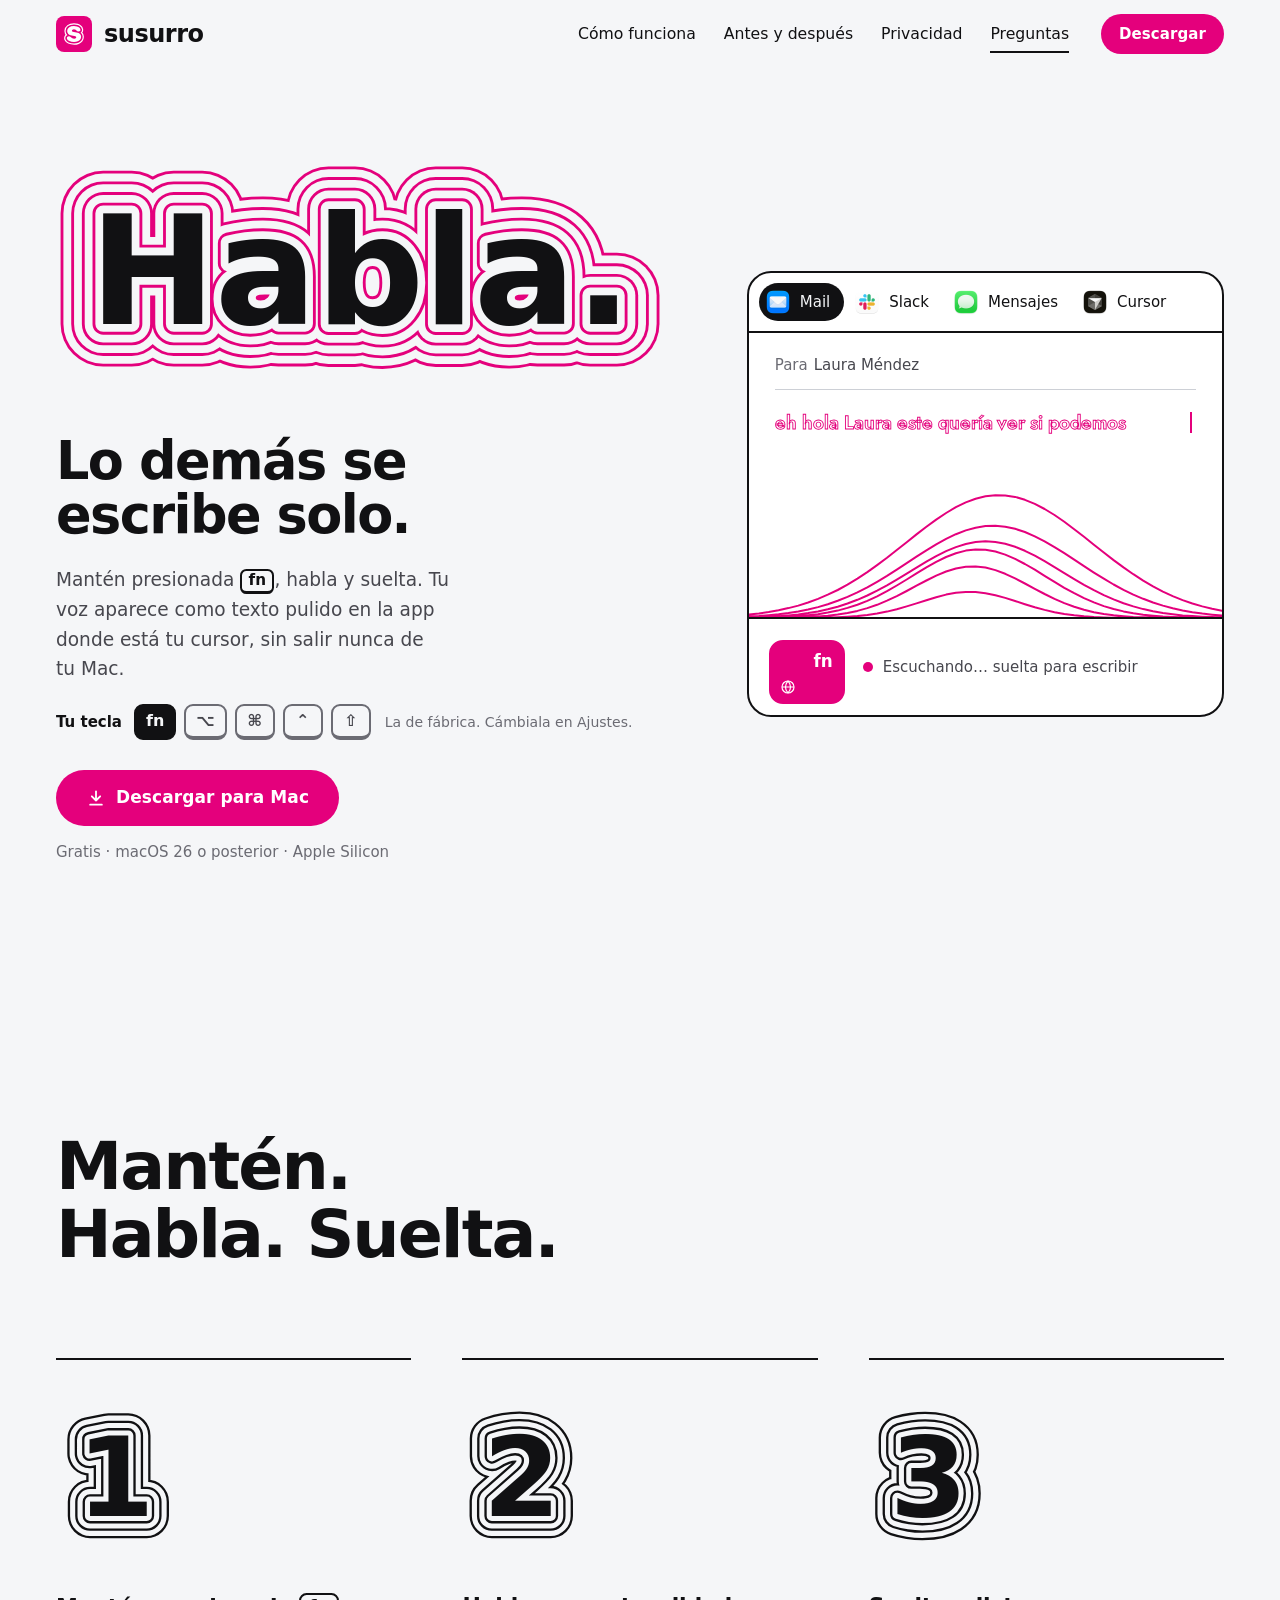
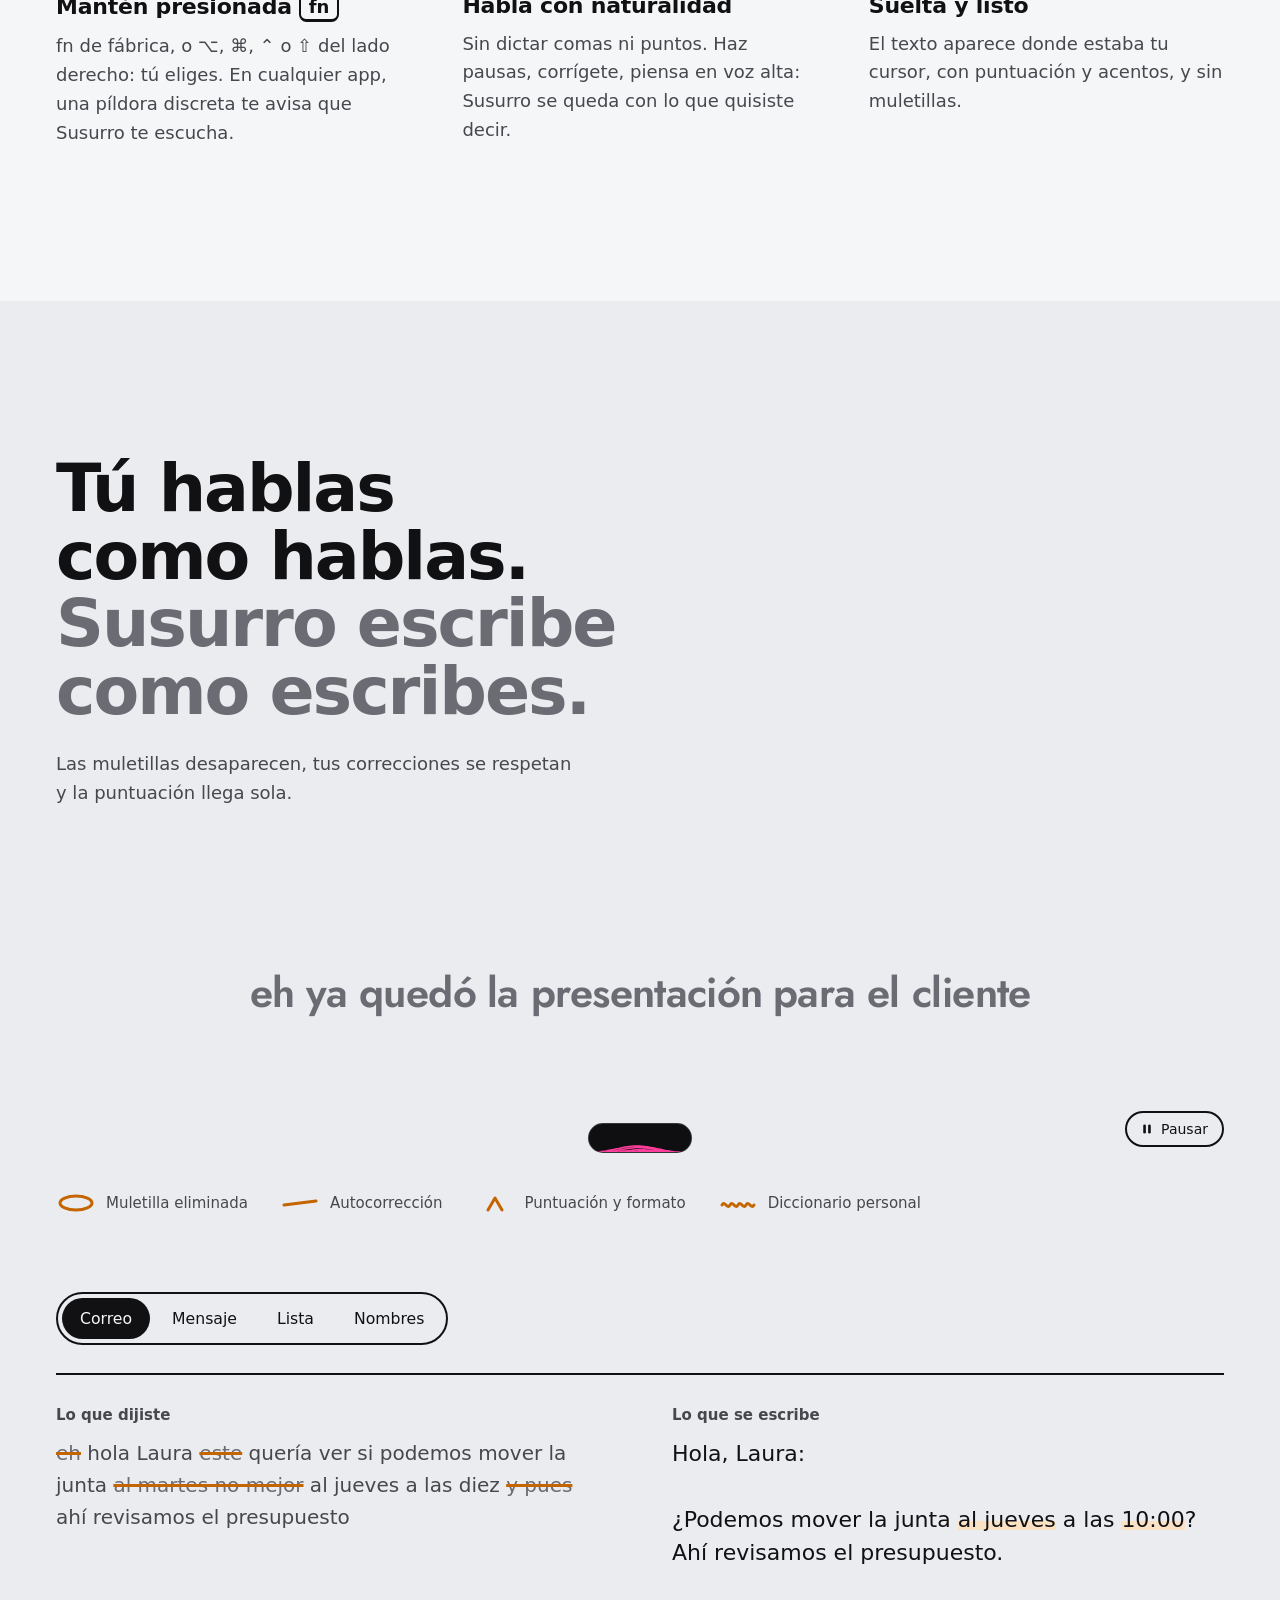
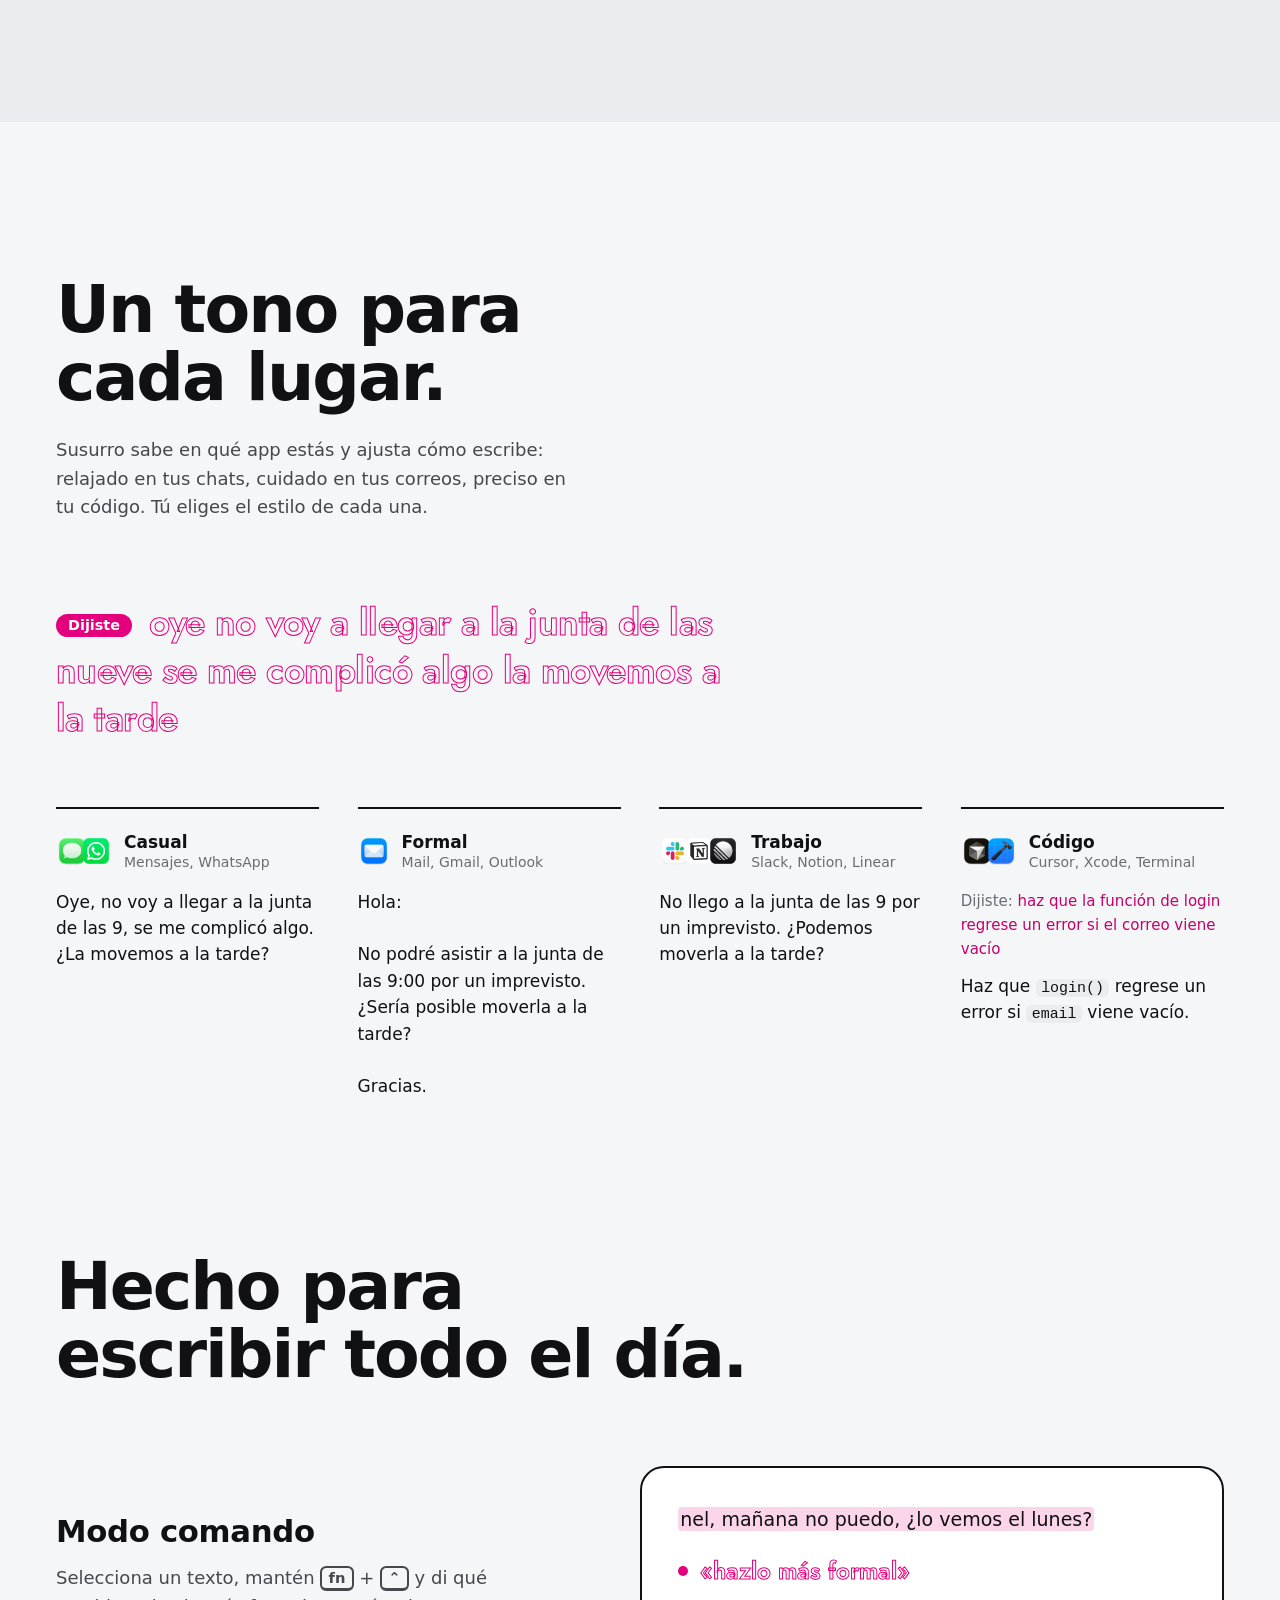
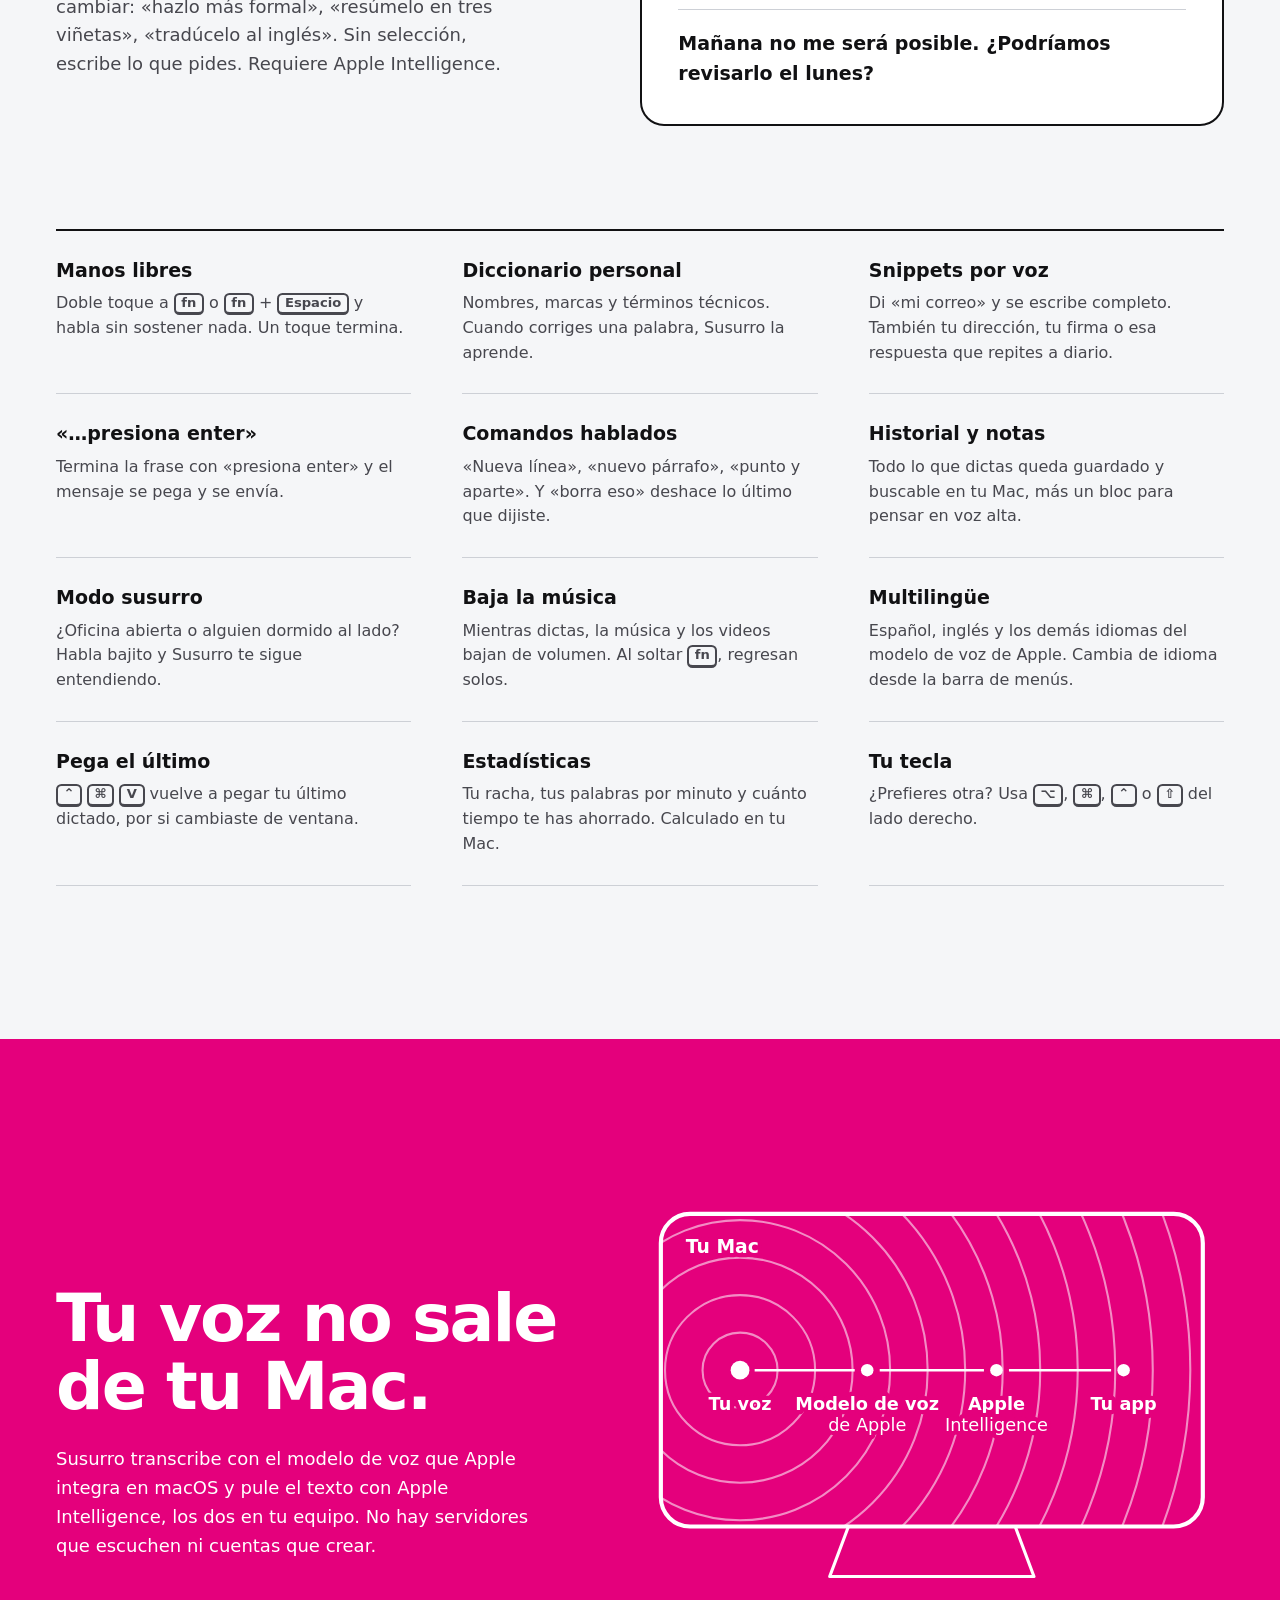
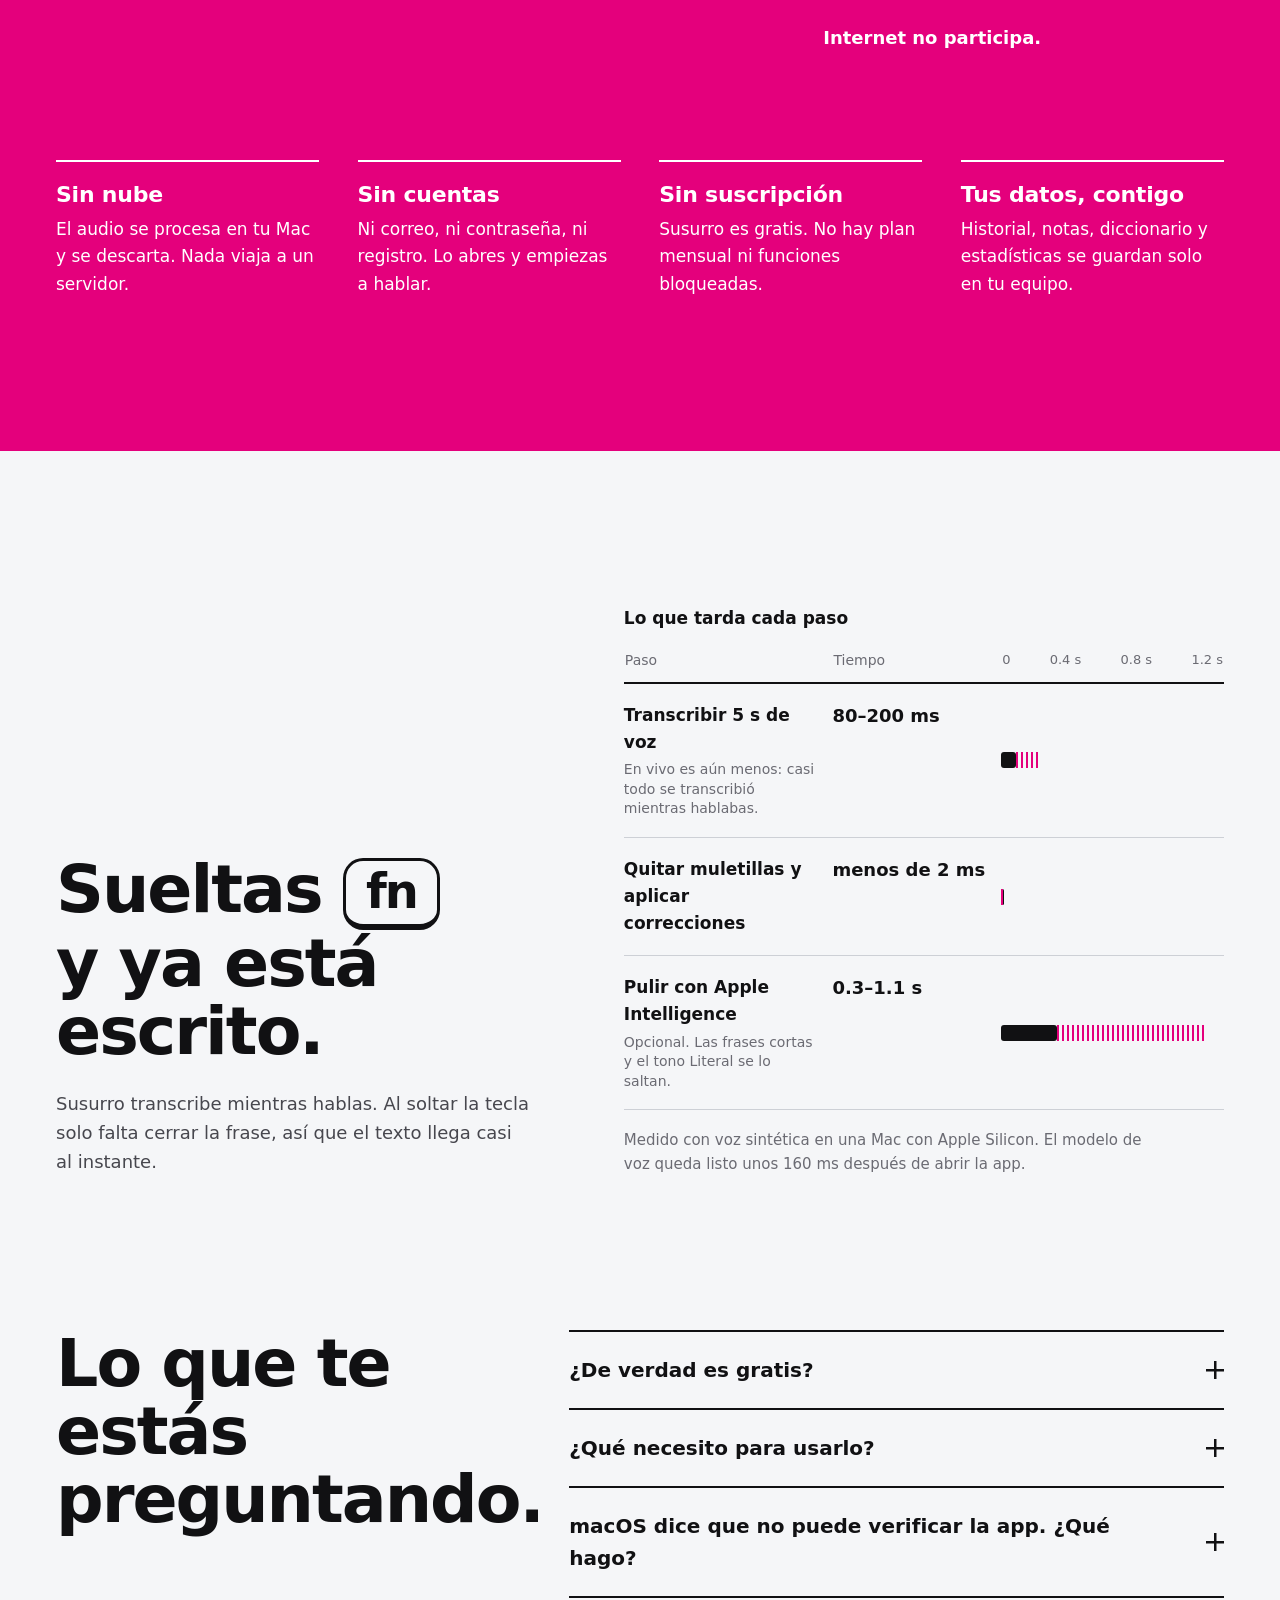
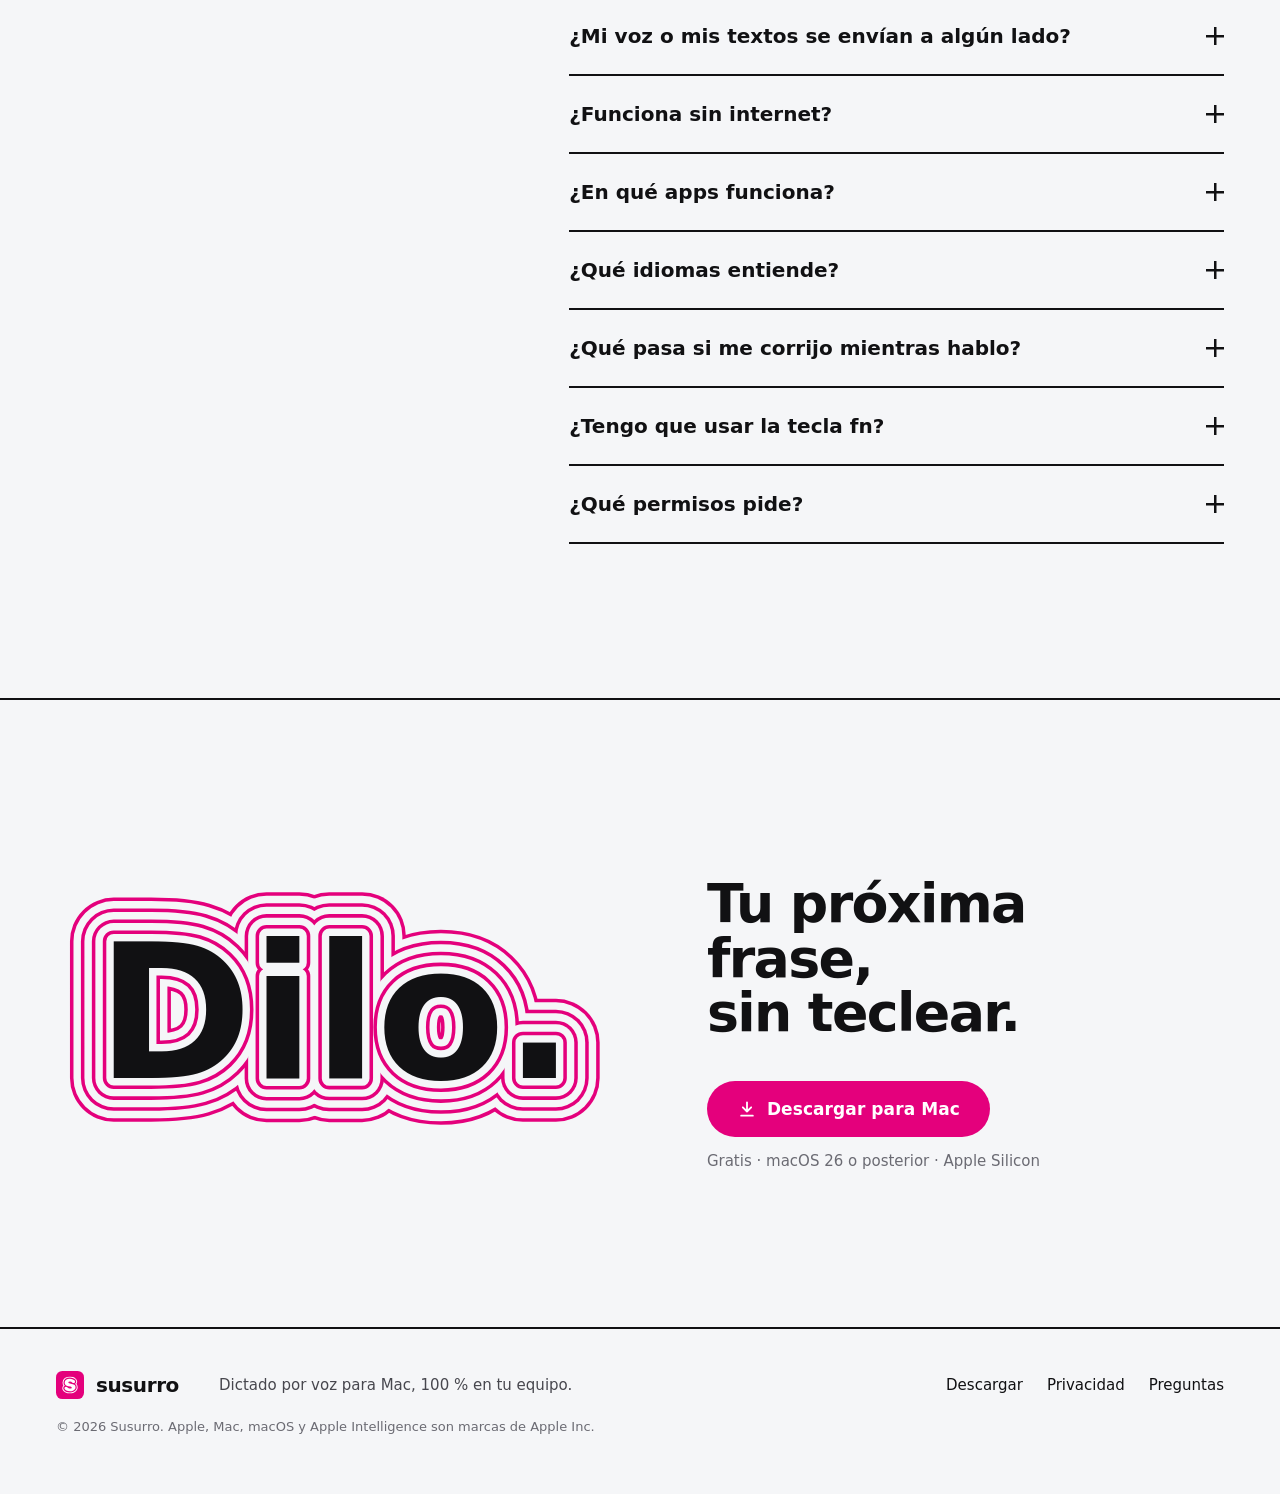
==== index.html @ 1145403c "fix: renovar la versión de caché de estilos y script Co-Authored-By: Claude Opus 5.5 <noreply@anthro" ====
<!doctype html>
<html lang="es-MX">
<head>
  <meta charset="utf-8">
  <meta name="viewport" content="width=device-width, initial-scale=1">
  <title>Susurro · Dictado por voz para Mac, 100 % en tu equipo</title>
  <meta name="description" content="Mantén presionada fn, habla y suelta: Susurro escribe tu voz como texto pulido en cualquier app de tu Mac. Sin nube, sin cuentas y gratis.">
  <meta property="og:type" content="website">
  <meta property="og:url" content="https://gomflo.dev/susurro/">
  <link rel="canonical" href="https://gomflo.dev/susurro/">
  <meta property="og:title" content="Susurro · Habla. Lo demás se escribe solo">
  <meta property="og:description" content="Dictado por voz para Mac que funciona 100 % en tu equipo. Mantén fn, habla, suelta. Gratis.">
  <meta property="og:image" content="https://gomflo.dev/susurro/og.png">
  <meta property="og:image:width" content="1200">
  <meta property="og:image:height" content="630">
  <meta property="og:image:alt" content="«Habla.» en letras de anillos rosas y «Lo demás se escribe solo.»: Susurro, dictado por voz para Mac.">
  <meta property="og:locale" content="es_MX">
  <meta name="twitter:card" content="summary_large_image">
  <meta name="theme-color" content="#F5F6F8" media="(prefers-color-scheme: light)">
  <meta name="theme-color" content="#0F0F11" media="(prefers-color-scheme: dark)">
  <meta name="color-scheme" content="light dark">
  <script type="application/ld+json">
  {
    "@context": "https://schema.org",
    "@type": "SoftwareApplication",
    "name": "Susurro",
    "description": "Dictado por voz para Mac que funciona 100 % en tu equipo. Mantén fn, habla y suelta: el texto aparece pulido en la app donde está tu cursor.",
    "url": "https://gomflo.dev/susurro/",
    "downloadUrl": "https://github.com/gomflo/susurro/releases/latest/download/Susurro.dmg",
    "image": "https://gomflo.dev/susurro/og.png",
    "applicationCategory": "UtilitiesApplication",
    "operatingSystem": "macOS 26",
    "processorRequirements": "Apple Silicon",
    "inLanguage": "es-MX",
    "offers": { "@type": "Offer", "price": "0", "priceCurrency": "USD" }
  }
  </script>
  <link rel="icon" href="favicon.svg?v=4" type="image/svg+xml">
  <link rel="preload" href="fonts/jost-latin.woff2" as="font" type="font/woff2" crossorigin>
  <link rel="stylesheet" href="styles.css?v=12">
  <script>document.documentElement.classList.add("js");</script>
</head>
<body>
  <a class="skip" href="#contenido">Saltar al contenido</a>

  <header class="nav" id="nav">
    <div class="nav-in">
      <a class="brand" href="#" aria-label="Susurro, inicio">
        <svg class="mark" viewBox="0 0 64 64" width="36" height="36" aria-hidden="true"><use href="#mark"/></svg>
        <span>susurro</span>
      </a>
      <nav class="nav-links" id="navLinks" aria-label="Secciones">
        <a href="#como">Cómo funciona</a>
        <a href="#antes-despues">Antes y después</a>
        <a href="#privacidad">Privacidad</a>
        <a href="#preguntas">Preguntas</a>
      </nav>
      <a class="btn btn-sm nav-cta" href="https://github.com/gomflo/susurro/releases/latest/download/Susurro.dmg">Descargar</a>
      <button class="nav-menu" type="button" id="navMenu" aria-expanded="false" aria-controls="navLinks">
        <span class="sr-only">Menú</span><i></i><i></i>
      </button>
    </div>
  </header>

  <main id="contenido">
    <!-- Hero: la palabra dicha vibra en líneas; lo escrito es tinta sólida -->
    <section class="hero" aria-labelledby="hero-title">
      <div class="wrap hero-grid">
        <div class="hero-copy">
          <h1 id="hero-title">
            <svg class="rw rw-hero" id="heroWord" data-rings="4" viewBox="-62 -319.4 849.6 471.3" role="img" aria-label="Habla.">
              <text class="rw-src" x="0" y="0">Habla.</text>
            </svg>
            <span class="h1-ink">Lo demás se escribe solo.</span>
          </h1>
          <p class="lede">Mantén presionada <kbd data-key>fn</kbd>, habla y suelta. Tu voz aparece como texto pulido en la app donde está tu cursor, sin salir nunca de tu Mac.</p>
          <div class="key-pick" role="radiogroup" aria-labelledby="keyPickLabel">
            <span class="key-pick-label" id="keyPickLabel">Tu tecla</span>
            <button type="button" role="radio" aria-checked="true" data-pick="fn" aria-label="fn">fn</button>
            <button type="button" role="radio" aria-checked="false" tabindex="-1" data-pick="option" aria-label="Opción derecha">⌥</button>
            <button type="button" role="radio" aria-checked="false" tabindex="-1" data-pick="command" aria-label="Comando derecha">⌘</button>
            <button type="button" role="radio" aria-checked="false" tabindex="-1" data-pick="control" aria-label="Control derecha">⌃</button>
            <button type="button" role="radio" aria-checked="false" tabindex="-1" data-pick="shift" aria-label="Mayúsculas derecha">⇧</button>
            <span class="key-pick-note" id="keyPickNote">La de fábrica. Cámbiala en Ajustes.</span>
          </div>
          <div class="cta">
            <a class="btn btn-lg" href="https://github.com/gomflo/susurro/releases/latest/download/Susurro.dmg">
              <svg class="i-dl" width="20" height="20" viewBox="0 0 24 24" aria-hidden="true"><path d="M12 4v11m-5-5 5 5 5-5M5 20h14"/></svg>
              Descargar para Mac
            </a>
            <p class="cta-meta">Gratis · macOS 26 o posterior · Apple Silicon</p>
          </div>
        </div>

        <figure class="sheet" id="demo">
          <div class="sheet-apps" role="group" aria-label="Elegir ejemplo">
            <button type="button" data-ex="0" aria-pressed="true"><img src="assets/apps/mail.png" alt="" width="28" height="28">Mail</button>
            <button type="button" data-ex="1" aria-pressed="false"><img src="assets/apps/slack.png" alt="" width="28" height="28">Slack</button>
            <button type="button" data-ex="2" aria-pressed="false"><img src="assets/apps/messages.png" alt="" width="28" height="28">Mensajes</button>
            <button type="button" data-ex="3" aria-pressed="false"><img src="assets/apps/cursor.png" alt="" width="28" height="28">Cursor</button>
          </div>
          <div class="sheet-page" aria-hidden="true">
            <svg class="voice-lines" id="sheetLines"></svg>
            <p class="sheet-head" id="sheetHead"><span>Para</span> Laura Méndez</p>
            <div class="sheet-body" id="sheetBody"><p class="said-done">Hola, Laura:</p><p class="said-done">¿Podemos mover la junta al jueves a las 10:00? Ahí revisamos el presupuesto.</p></div>
          </div>
          <div class="sheet-foot">
            <button class="fn-key" type="button" id="fnKey" aria-describedby="fnHint">
              <span class="fn-label" id="fnLabel">fn</span>
              <span class="fn-word" id="fnWord" hidden></span>
              <svg class="fn-globe" id="fnGlobe" viewBox="0 0 24 24" width="16" height="16" aria-hidden="true"><circle cx="12" cy="12" r="9"/><path d="M3 12h18M12 3c2.6 2.6 3.8 5.6 3.8 9s-1.2 6.4-3.8 9M12 3c-2.6 2.6-3.8 5.6-3.8 9s1.2 6.4 3.8 9"/></svg>
              <span class="sr-only">Mantén presionada para dictar el ejemplo</span>
            </button>
            <p class="fn-hint" id="fnHint"><span class="voice-dot" aria-hidden="true"></span><span id="fnStatus">Mantén presionada la tecla para dictar</span></p>
          </div>
          <figcaption class="sr-only" id="demoText" aria-live="polite">Demostración: al mantener fn, lo que dices aparece en líneas; al soltar, se escribe pulido en la app. Ejemplo de Mail: «eh hola Laura este quería ver si podemos mover la junta al martes no mejor al jueves a las diez» se escribe «Hola, Laura: ¿Podemos mover la junta al jueves a las 10:00?».</figcaption>
        </figure>
      </div>
    </section>

    <!-- Cómo funciona: tres gestos, numerados porque el orden importa -->
    <section class="section how" id="como" aria-labelledby="como-title">
      <div class="wrap">
        <h2 id="como-title">Mantén. Habla. Suelta.</h2>
        <ol class="steps">
          <li>
            <svg class="rw rw-num" data-rings="3" viewBox="-54 -309.7 228.2 454.4" aria-hidden="true"><text class="rw-src" x="0" y="0">1</text></svg>
            <h3>Mantén presionada <kbd data-key>fn</kbd></h3>
            <p>fn de fábrica, o ⌥, ⌘, ⌃ o ⇧ del lado derecho: tú eliges. En cualquier app, una píldora discreta te avisa que Susurro te escucha.</p>
          </li>
          <li>
            <svg class="rw rw-num" data-rings="3" viewBox="-54 -309.7 263.5 454.4" aria-hidden="true"><text class="rw-src" x="0" y="0">2</text></svg>
            <h3>Habla con naturalidad</h3>
            <p>Sin dictar comas ni puntos. Haz pausas, corrígete, piensa en voz alta: Susurro se queda con lo que quisiste decir.</p>
          </li>
          <li>
            <svg class="rw rw-num" data-rings="3" viewBox="-54 -309.7 255 454.4" aria-hidden="true"><text class="rw-src" x="0" y="0">3</text></svg>
            <h3>Suelta y listo</h3>
            <p>El texto aparece donde estaba tu cursor, con puntuación y acentos, y sin muletillas.</p>
          </li>
        </ol>
      </div>
    </section>

    <!-- Antes y después: lo dicho llega en líneas, se corrige a mano y se pasa en limpio -->
    <section class="section galley" id="antes-despues" aria-labelledby="ad-title">
      <div class="wrap">
        <h2 id="ad-title">Tú hablas como hablas. <span class="soft">Susurro escribe como escribes.</span></h2>
        <p class="sec-lede">Las muletillas desaparecen, tus correcciones se respetan y la puntuación llega sola.</p>
      </div>

      <figure class="galera" id="galera">
        <div class="gl-stage" aria-hidden="true">
          <div class="gl-line" id="glLine"></div>
          <svg class="gl-marks" id="glMarks"></svg>
          <div class="gl-notes" id="glNotes"></div>
          <span class="gl-voice quiet" id="glPill"><svg class="voice-lines"></svg></span>
          <i class="gl-clock" id="glClock"></i>
        </div>
        <button class="pause gl-pause" type="button" id="glPause" aria-pressed="false">
          <svg class="i-pause" viewBox="0 0 16 16" width="12" height="12" aria-hidden="true"><rect x="3" y="2" width="3.5" height="12" rx="1.75"/><rect x="9.5" y="2" width="3.5" height="12" rx="1.75"/></svg>
          <svg class="i-play" viewBox="0 0 16 16" width="12" height="12" aria-hidden="true"><path d="M4 2.5v11l9.5-5.5z"/></svg>
          <span id="glPauseLabel">Pausar</span>
        </button>
        <figcaption class="sr-only">Animación: frases dichas en voz alta aparecen en líneas, un corrector marca las muletillas, las autocorrecciones, la puntuación y los nombres del diccionario, y cada frase se pasa en limpio. Por ejemplo, «se la mando el martes no mejor el jueves a las diez» queda «Se la mando el jueves a las 10:00.».</figcaption>
      </figure>

      <div class="wrap">
        <ul class="legend" aria-label="Qué marca el corrector">
          <li><svg viewBox="0 0 40 20" width="40" height="20" aria-hidden="true"><ellipse cx="20" cy="10" rx="16" ry="7"/></svg>Muletilla eliminada</li>
          <li><svg viewBox="0 0 40 20" width="40" height="20" aria-hidden="true"><path d="M4 12 36 8"/></svg>Autocorrección</li>
          <li><svg viewBox="0 0 40 20" width="40" height="20" aria-hidden="true"><path d="M13 17 20 5l7 12"/></svg>Puntuación y formato</li>
          <li><svg viewBox="0 0 40 20" width="40" height="20" aria-hidden="true"><path d="M4 12c3-5 5 5 8 0s5 5 8 0 5 5 8 0 5 5 8 0"/></svg>Diccionario personal</li>
        </ul>

        <div class="tabs" data-tabs>
          <div class="tablist" role="tablist" aria-label="Ejemplos de antes y después">
            <button role="tab" id="t-ad-1" aria-controls="p-ad-1" aria-selected="true">Correo</button>
            <button role="tab" id="t-ad-2" aria-controls="p-ad-2" aria-selected="false" tabindex="-1">Mensaje</button>
            <button role="tab" id="t-ad-3" aria-controls="p-ad-3" aria-selected="false" tabindex="-1">Lista</button>
            <button role="tab" id="t-ad-4" aria-controls="p-ad-4" aria-selected="false" tabindex="-1">Nombres</button>
          </div>

          <div class="ba" role="tabpanel" id="p-ad-1" aria-labelledby="t-ad-1" tabindex="0">
            <div class="ba-col">
              <p class="ba-label">Lo que dijiste</p>
              <p class="raw"><s>eh</s> hola Laura <s>este</s> quería ver si podemos mover la junta <s>al martes no mejor</s> al jueves a las diez <s>y pues</s> ahí revisamos el presupuesto</p>
            </div>
            <div class="ba-col">
              <p class="ba-label">Lo que se escribe</p>
              <p class="clean">Hola, Laura:<br><br>¿Podemos mover la junta <mark>al jueves</mark> a las <mark>10:00</mark>? Ahí revisamos el presupuesto.</p>
            </div>
          </div>
          <div class="ba" role="tabpanel" id="p-ad-2" aria-labelledby="t-ad-2" tabindex="0" hidden>
            <div class="ba-col">
              <p class="ba-label">Lo que dijiste</p>
              <p class="raw"><s>o sea</s> ya voy saliendo llego como en quince minutos <s>mmm</s> si quieres pide tú los tacos</p>
            </div>
            <div class="ba-col">
              <p class="ba-label">Lo que se escribe</p>
              <p class="clean">Ya voy saliendo, llego en unos <mark>15 minutos</mark>. Si quieres, pide tú los tacos.</p>
            </div>
          </div>
          <div class="ba" role="tabpanel" id="p-ad-3" aria-labelledby="t-ad-3" tabindex="0" hidden>
            <div class="ba-col">
              <p class="ba-label">Lo que dijiste</p>
              <p class="raw">pendientes para el lanzamiento uno revisar los textos dos subir las capturas <s>eh</s> tres avisarle a Mariana</p>
            </div>
            <div class="ba-col">
              <p class="ba-label">Lo que se escribe</p>
              <div class="clean">Pendientes para el lanzamiento:
                <ol class="clean-list"><li><mark>Revisar</mark> los textos.</li><li>Subir las capturas.</li><li>Avisarle a Mariana.</li></ol>
              </div>
            </div>
          </div>
          <div class="ba" role="tabpanel" id="p-ad-4" aria-labelledby="t-ad-4" tabindex="0" hidden>
            <div class="ba-col">
              <p class="ba-label">Lo que dijiste</p>
              <p class="raw"><s>eh</s> pásale el pull request a <s>jimena</s> para que lo revise antes del viernes <s>en la mañana no en la tarde</s></p>
            </div>
            <div class="ba-col">
              <p class="ba-label">Lo que se escribe</p>
              <p class="clean">Pásale el pull request a <mark>Ximena</mark> para que lo revise antes del viernes <mark>en la tarde</mark>.</p>
            </div>
          </div>
        </div>
      </div>
    </section>

    <!-- Estilos: la misma frase, cuatro lugares -->
    <section class="section tones" id="estilos" aria-labelledby="estilos-title">
      <div class="wrap">
        <h2 id="estilos-title">Un tono para cada lugar.</h2>
        <p class="sec-lede">Susurro sabe en qué app estás y ajusta cómo escribe: relajado en tus chats, cuidado en tus correos, preciso en tu código. Tú eliges el estilo de cada una.</p>
        <p class="said-line"><span class="said-tag">Dijiste</span> <span class="hollow">oye no voy a llegar a la junta de las nueve se me complicó algo la movemos a la tarde</span></p>
        <ul class="tone-row">
          <li>
            <p class="tone-app"><img src="assets/apps/messages.png" alt="" width="32" height="32" loading="lazy"><img src="assets/apps/whatsapp.png" alt="" width="32" height="32" loading="lazy"><span><b>Casual</b> Mensajes, WhatsApp</span></p>
            <p class="tone-out">Oye, no voy a llegar a la junta de las 9, se me complicó algo. ¿La movemos a la tarde?</p>
          </li>
          <li>
            <p class="tone-app"><img src="assets/apps/mail.png" alt="" width="32" height="32" loading="lazy"><span><b>Formal</b> Mail, Gmail, Outlook</span></p>
            <p class="tone-out">Hola:<br><br>No podré asistir a la junta de las 9:00 por un imprevisto. ¿Sería posible moverla a la tarde?<br><br>Gracias.</p>
          </li>
          <li>
            <p class="tone-app"><img src="assets/apps/slack.png" alt="" width="32" height="32" loading="lazy"><img src="assets/apps/notion.png" alt="" width="32" height="32" loading="lazy"><img src="assets/apps/linear.png" alt="" width="32" height="32" loading="lazy"><span><b>Trabajo</b> Slack, Notion, Linear</span></p>
            <p class="tone-out">No llego a la junta de las 9 por un imprevisto. ¿Podemos moverla a la tarde?</p>
          </li>
          <li>
            <p class="tone-app"><img src="assets/apps/cursor.png" alt="" width="32" height="32" loading="lazy"><img src="assets/apps/xcode.png" alt="" width="32" height="32" loading="lazy"><span><b>Código</b> Cursor, Xcode, Terminal</span></p>
            <p class="said-mini">Dijiste: <span>haz que la función de login regrese un error si el correo viene vacío</span></p>
            <p class="tone-out">Haz que <code>login()</code> regrese un error si <code>email</code> viene vacío.</p>
          </li>
        </ul>
      </div>
    </section>

    <!-- Funciones: índice denso, sin tarjetas -->
    <section class="section features" id="funciones" aria-labelledby="funciones-title">
      <div class="wrap">
        <h2 id="funciones-title">Hecho para escribir todo el día.</h2>

        <div class="command">
          <div class="command-copy">
            <h3>Modo comando</h3>
            <p>Selecciona un texto, mantén <kbd data-key>fn</kbd> + <kbd>⌃</kbd> y di qué cambiar: «hazlo más formal», «resúmelo en tres viñetas», «tradúcelo al inglés». Sin selección, escribe lo que pides. Requiere Apple Intelligence.</p>
          </div>
          <div class="command-demo" aria-hidden="true">
            <p class="cmd-src"><span class="sel">nel, mañana no puedo, ¿lo vemos el lunes?</span></p>
            <p class="cmd-said"><span class="voice-dot"></span><span class="hollow">«hazlo más formal»</span></p>
            <p class="cmd-out">Mañana no me será posible. ¿Podríamos revisarlo el lunes?</p>
          </div>
        </div>

        <dl class="index">
          <div><dt>Manos libres</dt><dd>Doble toque a <kbd data-key>fn</kbd> o <kbd data-key>fn</kbd> + <kbd>Espacio</kbd> y habla sin sostener nada. Un toque termina.</dd></div>
          <div><dt>Diccionario personal</dt><dd>Nombres, marcas y términos técnicos. Cuando corriges una palabra, Susurro la aprende.</dd></div>
          <div><dt>Snippets por voz</dt><dd>Di «mi correo» y se escribe completo. También tu dirección, tu firma o esa respuesta que repites a diario.</dd></div>
          <div><dt>«…presiona enter»</dt><dd>Termina la frase con «presiona enter» y el mensaje se pega y se envía.</dd></div>
          <div><dt>Comandos hablados</dt><dd>«Nueva línea», «nuevo párrafo», «punto y aparte». Y «borra eso» deshace lo último que dijiste.</dd></div>
          <div><dt>Historial y notas</dt><dd>Todo lo que dictas queda guardado y buscable en tu Mac, más un bloc para pensar en voz alta.</dd></div>
          <div><dt>Modo susurro</dt><dd>¿Oficina abierta o alguien dormido al lado? Habla bajito y Susurro te sigue entendiendo.</dd></div>
          <div><dt>Baja la música</dt><dd>Mientras dictas, la música y los videos bajan de volumen. Al soltar <kbd data-key>fn</kbd>, regresan solos.</dd></div>
          <div><dt>Multilingüe</dt><dd>Español, inglés y los demás idiomas del modelo de voz de Apple. Cambia de idioma desde la barra de menús.</dd></div>
          <div><dt>Pega el último</dt><dd><kbd>⌃</kbd> <kbd>⌘</kbd> <kbd>V</kbd> vuelve a pegar tu último dictado, por si cambiaste de ventana.</dd></div>
          <div><dt>Estadísticas</dt><dd>Tu racha, tus palabras por minuto y cuánto tiempo te has ahorrado. Calculado en tu Mac.</dd></div>
          <div><dt>Tu tecla</dt><dd>¿Prefieres otra? Usa <kbd>⌥</kbd>, <kbd>⌘</kbd>, <kbd>⌃</kbd> o <kbd>⇧</kbd> del lado derecho.</dd></div>
        </dl>
      </div>
    </section>

    <!-- Privacidad: los anillos de la voz se detienen en el borde de la Mac -->
    <section class="privacy" id="privacidad" aria-labelledby="priv-title">
      <div class="wrap privacy-grid">
        <div class="privacy-copy">
          <h2 id="priv-title">Tu voz no sale de tu Mac.</h2>
          <p class="sec-lede">Susurro transcribe con el modelo de voz que Apple integra en macOS y pule el texto con Apple Intelligence, los dos en tu equipo. No hay servidores que escuchen ni cuentas que crear.</p>
        </div>
        <figure class="bound" id="bound">
          <svg viewBox="0 0 560 400" role="img" aria-labelledby="boundTitle">
            <title id="boundTitle">Diagrama: el micrófono, el modelo de voz de Apple, Apple Intelligence y tu app están dentro de tu Mac. Las ondas de tu voz se detienen en su borde; internet no participa.</title>
            <defs><clipPath id="macClip"><rect x="20" y="20" width="520" height="300" rx="28"/></clipPath></defs>
            <g clip-path="url(#macClip)" class="bound-rings" id="boundRings"></g>
            <rect class="bound-edge" x="20" y="20" width="520" height="300" rx="28"/>
            <path class="bound-stand" d="M200 320h160l18 48H182z"/>
            <g class="bound-steps">
              <circle cx="96" cy="170" r="9"/><text x="96" y="208">Tu voz</text>
              <circle cx="218" cy="170" r="6"/><text x="218" y="208">Modelo de voz</text><text class="sub" x="218" y="228">de Apple</text>
              <circle cx="342" cy="170" r="6"/><text x="342" y="208">Apple</text><text class="sub" x="342" y="228">Intelligence</text>
              <circle cx="464" cy="170" r="6"/><text x="464" y="208">Tu app</text>
              <path d="M110 170h96M230 170h100M354 170h98"/>
            </g>
            <text class="bound-label" x="44" y="58">Tu Mac</text>
          </svg>
          <ol class="bound-list" aria-hidden="true"><li>Tu voz</li><li>Modelo de voz de Apple</li><li>Apple Intelligence</li><li>Tu app</li></ol>
          <figcaption>Internet no participa.</figcaption>
        </figure>
        <ul class="promises">
          <li><h3>Sin nube</h3><p>El audio se procesa en tu Mac y se descarta. Nada viaja a un servidor.</p></li>
          <li><h3>Sin cuentas</h3><p>Ni correo, ni contraseña, ni registro. Lo abres y empiezas a hablar.</p></li>
          <li><h3>Sin suscripción</h3><p>Susurro es gratis. No hay plan mensual ni funciones bloqueadas.</p></li>
          <li><h3>Tus datos, contigo</h3><p>Historial, notas, diccionario y estadísticas se guardan solo en tu equipo.</p></li>
        </ul>
      </div>
    </section>

    <!-- Velocidad: tiempos medidos, no promesas -->
    <section class="section speed" id="velocidad" aria-labelledby="vel-title">
      <div class="wrap speed-grid">
        <div>
          <h2 id="vel-title">Sueltas <kbd class="kbd-xl" data-key>fn</kbd> y ya está escrito.</h2>
          <p class="sec-lede">Susurro transcribe mientras hablas. Al soltar la tecla solo falta cerrar la frase, así que el texto llega casi al instante.</p>
        </div>
        <figure class="timing">
          <table>
            <caption>Lo que tarda cada paso</caption>
            <thead><tr><th scope="col">Paso</th><th scope="col">Tiempo</th><th scope="col"><span class="sr-only">Escala de 0 a 1.2 segundos</span><span class="scale" aria-hidden="true"><span>0</span><span>0.4 s</span><span>0.8 s</span><span>1.2 s</span></span></th></tr></thead>
            <tbody>
              <tr style="--lo:.08;--hi:.2"><th scope="row">Transcribir 5 s de voz <small>En vivo es aún menos: casi todo se transcribió mientras hablabas.</small></th><td>80–200 ms</td><td class="bar" aria-hidden="true"><i></i></td></tr>
              <tr style="--lo:.00003;--hi:.0017"><th scope="row">Quitar muletillas y aplicar correcciones</th><td>menos de 2 ms</td><td class="bar" aria-hidden="true"><i></i></td></tr>
              <tr style="--lo:.3;--hi:1.1"><th scope="row">Pulir con Apple Intelligence <small>Opcional. Las frases cortas y el tono Literal se lo saltan.</small></th><td>0.3–1.1 s</td><td class="bar" aria-hidden="true"><i></i></td></tr>
            </tbody>
          </table>
          <figcaption>Medido con voz sintética en una Mac con Apple Silicon. El modelo de voz queda listo unos 160 ms después de abrir la app.</figcaption>
        </figure>
      </div>
    </section>

    <!-- Preguntas -->
    <section class="section faq-sec" id="preguntas" aria-labelledby="faq-title">
      <div class="wrap faq-grid">
        <h2 id="faq-title">Lo que te estás preguntando.</h2>
        <div class="faq">
          <details>
            <summary>¿De verdad es gratis?</summary>
            <p>Sí. Sin suscripción, sin periodo de prueba y sin cuentas. Lo descargas, le das permisos y empiezas a dictar.</p>
          </details>
          <details>
            <summary>¿Qué necesito para usarlo?</summary>
            <p>Una Mac con Apple Silicon (M1 o posterior) y macOS 26 o posterior. Para el pulido del texto, Apple Intelligence debe estar activado en Configuración del Sistema.</p>
          </details>
          <details>
            <summary>macOS dice que no puede verificar la app. ¿Qué hago?</summary>
            <p>Susurro todavía no pasa por la notarización de Apple, así que la primera vez macOS la detiene. Abre Configuración del Sistema › Privacidad y seguridad, baja hasta Seguridad y elige «Abrir de todos modos». Solo se hace una vez.</p>
          </details>
          <details>
            <summary>¿Mi voz o mis textos se envían a algún lado?</summary>
            <p>No. La transcripción y el pulido ocurren en tu Mac con los modelos de Apple en el dispositivo. Tu historial, notas, diccionario y estadísticas también se quedan en tu equipo.</p>
          </details>
          <details>
            <summary>¿Funciona sin internet?</summary>
            <p>Sí. Como todo corre en tu Mac, puedes dictar sin conexión. macOS puede necesitar descargar una sola vez el modelo de voz de tu idioma.</p>
          </details>
          <details>
            <summary>¿En qué apps funciona?</summary>
            <p>En prácticamente cualquier lugar donde puedas escribir: correo, chats, documentos, el navegador, editores de código y la Terminal. Si ves un cursor, Susurro puede escribir ahí.</p>
          </details>
          <details>
            <summary>¿Qué idiomas entiende?</summary>
            <p>Español, inglés y los demás idiomas compatibles con el modelo de voz de Apple. Eliges el tuyo en la bienvenida y cambias cuando quieras desde la barra de menús.</p>
          </details>
          <details>
            <summary>¿Qué pasa si me corrijo mientras hablo?</summary>
            <p>Susurro se queda con lo que quisiste decir. Si dices «el martes, no, mejor el jueves», solo se escribe «el jueves».</p>
          </details>
          <details>
            <summary>¿Tengo que usar la tecla fn?</summary>
            <p>No. fn es la tecla de fábrica, pero puedes cambiarla por ⌥, ⌘, ⌃ o ⇧ del lado derecho en la bienvenida o en Ajustes. Mantener, doble toque, tecla + Espacio y tecla + ⌃ funcionan igual con la que elijas.</p>
          </details>
          <details>
            <summary>¿Qué permisos pide?</summary>
            <p>Micrófono, para escucharte mientras mantienes fn, y Accesibilidad, para escribir el texto en la app donde está tu cursor.</p>
          </details>
        </div>
      </div>
    </section>

    <!-- Cierre -->
    <section class="final" id="descargar" aria-labelledby="final-title">
      <div class="wrap final-in">
        <svg class="rw rw-final" id="finalWord" data-rings="4" viewBox="-62 -319 627.9 470.9" aria-hidden="true"><text class="rw-src" x="0" y="0">Dilo.</text></svg>
        <div class="final-copy">
          <h2 id="final-title">Tu próxima frase, sin teclear.</h2>
          <div class="final-act">
            <div>
              <a class="btn btn-lg" href="https://github.com/gomflo/susurro/releases/latest/download/Susurro.dmg">
                <svg class="i-dl" width="20" height="20" viewBox="0 0 24 24" aria-hidden="true"><path d="M12 4v11m-5-5 5 5 5-5M5 20h14"/></svg>
                Descargar para Mac
              </a>
              <p class="cta-meta">Gratis · macOS 26 o posterior · Apple Silicon</p>
            </div>
          </div>
        </div>
      </div>
    </section>
  </main>

  <footer class="footer">
    <div class="wrap footer-in">
      <a class="brand" href="#" aria-label="Susurro, inicio">
        <svg class="mark" viewBox="0 0 64 64" width="28" height="28" aria-hidden="true"><use href="#mark"/></svg>
        <span>susurro</span>
      </a>
      <p>Dictado por voz para Mac, 100 % en tu equipo.</p>
      <nav aria-label="Pie de página">
        <a href="https://github.com/gomflo/susurro/releases/latest/download/Susurro.dmg">Descargar</a>
        <a href="#privacidad">Privacidad</a>
        <a href="#preguntas">Preguntas</a>
      </nav>
      <p class="legal">© 2026 Susurro. Apple, Mac, macOS y Apple Intelligence son marcas de Apple Inc.</p>
    </div>
  </footer>

  <svg width="0" height="0" style="position:absolute" aria-hidden="true">
    <symbol id="mark" viewBox="0 0 64 64">
      <path id="markS" d="M32.08 40.84Q28.84 40.84 26.86 39.90Q24.87 38.96 24.28 37.51Q24.09 37.01 24.09 36.58Q24.09 35.67 24.69 35.09Q25.29 34.52 26.22 34.52Q27.47 34.52 28.61 35.65Q29.31 36.41 30.14 36.78Q30.97 37.14 32.13 37.14Q32.85 37.14 33.37 36.97Q33.89 36.79 34.17 36.47Q34.46 36.14 34.46 35.69Q34.46 35.13 34.00 34.79Q33.55 34.46 32.39 34.23L29.44 33.64Q26.95 33.15 25.67 31.87Q24.40 30.58 24.40 28.67Q24.40 26.12 26.43 24.64Q28.45 23.16 31.95 23.16Q33.89 23.16 35.36 23.64Q36.84 24.12 37.78 24.91Q38.73 25.70 39.02 26.62Q39.16 27.03 39.16 27.42Q39.16 28.22 38.65 28.73Q38.14 29.24 37.07 29.24Q36.61 29.24 36.08 29.06Q35.55 28.88 35.20 28.56Q34.56 27.94 33.84 27.40Q33.12 26.86 31.91 26.86Q30.92 26.86 30.29 27.26Q29.67 27.67 29.67 28.36Q29.67 28.90 30.13 29.27Q30.60 29.64 31.80 29.88L34.73 30.46Q37.45 31.00 38.68 32.09Q39.91 33.18 39.91 35.08Q39.91 36.84 38.93 38.13Q37.95 39.43 36.19 40.13Q34.43 40.84 32.08 40.84Z"/>
      <rect width="64" height="64" rx="14.4" fill="#E4007C"/>
      <g transform="translate(32 32) scale(1.6) translate(-32 -32)" stroke-linejoin="round">
        <use href="#markS" fill="none" stroke="#fff" stroke-width="6.14"/>
        <use href="#markS" fill="none" stroke="#E4007C" stroke-width="3.48"/>
        <use href="#markS" fill="#fff"/>
      </g>
    </symbol>
  </svg>
  <script src="app.js?v=13" defer></script>
</body>
</html>
---- styles.css ----
/* Susurro · landing. Mundo «Líneas del 68»: la voz vibra en líneas; lo escrito es tinta sólida. */

@font-face {
  font-family: "Jost";
  src: url("fonts/jost-latin.woff2") format("woff2");
  font-weight: 300 800;
  font-style: normal;
  font-display: swap;
}
/* Instancia estática: el contorno hueco del variable deja ver costuras internas. */
@font-face {
  font-family: "Jost Voice";
  src: url("fonts/jost-600-static.woff") format("woff");
  font-weight: 600;
  font-style: normal;
  font-display: swap;
}

:root {
  --paper: #f5f6f8;
  --paper-2: #eaecef;
  --sheet: #ffffff;
  --ink: #111113;
  --ink-2: #47474e;
  --ink-3: #6b6b73;
  --rule: #cdd0d6;
  /* Rosa mexicano: solo la voz y la acción. */
  --voice: #e4007c;
  --voice-hover: #c4006a;
  --voice-ink: #c5006b;
  --on-voice: #ffffff;
  /* Naranja: solo correcciones. */
  --fix: #c46500;
  --fix-ink: #a65500;
  --fix-wash: #fbe2c4;
  /* Campo de privacidad: el territorio de la voz, el único fondo de color. */
  --field: #e4007c;
  --on-field: #ffffff;

  --sans: "Jost", ui-sans-serif, system-ui, sans-serif;
  --mono: ui-monospace, "SF Mono", Menlo, monospace;
  --wrap: 1240px;
  --pad: clamp(20px, 4.4vw, 56px);
  --section: clamp(96px, 12vw, 176px);
  --ease-out: cubic-bezier(.16, 1, .3, 1);
  --nav-h: 68px;
  color-scheme: light;
}

@media (prefers-color-scheme: dark) {
  :root {
    --paper: #0f0f11;
    --paper-2: #17171a;
    --sheet: #18181c;
    --ink: #f1f2f4;
    --ink-2: #c2c1bb;
    --ink-3: #96958f;
    --rule: #34343a;
    --voice: #ff3d9a;
    --voice-hover: #ff66b0;
    --voice-ink: #ff5aa8;
    --on-voice: #0f0f11;
    --fix: #ff9f1c;
    --fix-ink: #ffaa3b;
    --fix-wash: #4a2c08;
    --field: #c8006c;
    color-scheme: dark;
  }
}

/* ---------- base ---------- */
*, *::before, *::after { box-sizing: border-box; }
html { -webkit-text-size-adjust: 100%; scroll-behavior: smooth; scroll-padding-top: calc(var(--nav-h) + 16px); scrollbar-color: var(--ink-3) var(--paper); }
body {
  margin: 0;
  background: var(--paper);
  color: var(--ink);
  font: 420 1.125rem/1.6 var(--sans);
  font-kerning: normal;
  -webkit-font-smoothing: antialiased;
  caret-color: var(--voice);
  text-rendering: optimizeLegibility;
}
::selection { background: var(--voice); color: var(--on-voice); }
img, svg { display: block; max-width: 100%; }
h1, h2, h3, p, ol, ul, dl, dd, figure { margin: 0; padding: 0; }
ol, ul { list-style: none; }
a { color: inherit; text-decoration-thickness: 2px; text-underline-offset: .22em; }
button { font: inherit; color: inherit; background: none; border: 0; padding: 0; cursor: pointer; }
:focus-visible { outline: 3px solid var(--voice); outline-offset: 3px; border-radius: 8px; }
[hidden] { display: none !important; }
.sr-only { position: absolute; width: 1px; height: 1px; padding: 0; margin: -1px; overflow: hidden; clip: rect(0 0 0 0); white-space: nowrap; border: 0; }
.skip { position: absolute; left: 16px; top: -100px; z-index: 100; background: var(--ink); color: var(--paper); padding: 10px 16px; border-radius: 999px; font-weight: 600; text-decoration: none; }
.skip:focus { top: 12px; }
.wrap { width: min(100%, var(--wrap) + 2 * var(--pad)); margin-inline: auto; padding-inline: var(--pad); }

kbd {
  display: inline-block;
  min-width: 1.7em;
  padding: .02em .42em .06em;
  border: 2px solid currentColor;
  border-bottom-width: 3.5px;
  border-radius: .42em;
  font: 600 .82em/1.25 var(--sans);
  text-align: center;
  vertical-align: .08em;
}
code { font: 500 .88em var(--mono); background: var(--paper-2); padding: .08em .36em; border-radius: 6px; }

/* Texto «dicho»: hueco, contorneado en rosa. */
.hollow { color: transparent; -webkit-text-stroke: 1px var(--voice); font-family: "Jost Voice", var(--sans); font-weight: 600; }
@supports not (-webkit-text-stroke: 1px red) { .hollow { color: var(--voice-ink); } }

h2 {
  font-weight: 600;
  font-size: clamp(2.5rem, 5.2vw, 4.6rem);
  line-height: 1.02;
  letter-spacing: -.03em;
  text-wrap: balance;
  max-width: 17ch;
}
h2 .soft { color: var(--ink-3); }
h3 { font-weight: 600; font-size: 1.375rem; line-height: 1.2; letter-spacing: -.01em; }
.sec-lede { margin-top: 24px; max-width: 46ch; font-size: clamp(1.125rem, 1.35vw, 1.25rem); color: var(--ink-2); text-wrap: pretty; }
.section { padding-block: var(--section); }

/* ---------- botones ---------- */
.btn {
  display: inline-flex; align-items: center; gap: 10px;
  height: 56px; padding: 0 30px;
  border-radius: 999px;
  background: var(--voice); color: var(--on-voice);
  font-weight: 600; font-size: 1.0625rem; letter-spacing: .005em;
  text-decoration: none;
  transition: background-color .2s, transform .2s var(--ease-out);
}
.btn:hover { background: var(--voice-hover); }
.i-dl { fill: none; stroke: currentColor; stroke-width: 2.2; stroke-linecap: round; stroke-linejoin: round; }
.btn:active { transform: translateY(1px); }
.btn-sm { height: 40px; padding: 0 18px; font-size: .9375rem; }
.cta-meta { font-size: .9375rem; color: var(--ink-3); }

/* ---------- nav ---------- */
.nav { position: sticky; top: 0; z-index: 50; background: var(--paper); border-bottom: 2px solid transparent; transition: border-color .25s; }
.nav.scrolled { border-bottom-color: var(--ink); }
.nav-in { display: flex; align-items: center; gap: 32px; height: var(--nav-h); width: min(100%, var(--wrap) + 2 * var(--pad)); margin-inline: auto; padding-inline: var(--pad); }
.brand { display: inline-flex; align-items: center; gap: 12px; text-decoration: none; font-weight: 700; font-size: 1.5rem; letter-spacing: -.02em; }
.brand .mark { color: var(--ink); }
.nav-links { display: flex; gap: 28px; margin-left: auto; }
.nav-links a { font-weight: 500; font-size: .98rem; text-decoration: none; padding-block: 6px; background: linear-gradient(currentColor, currentColor) 0 100% / 0 2px no-repeat; transition: background-size .3s var(--ease-out); }
.nav-links a:hover, .nav-links a[aria-current="true"] { background-size: 100% 2px; }
.nav-menu { display: none; width: 44px; height: 44px; border-radius: 999px; position: relative; }
.nav-menu i { position: absolute; left: 12px; right: 12px; height: 2px; background: currentColor; border-radius: 2px; transition: transform .3s var(--ease-out); }
.nav-menu i:first-of-type { top: 18px; }
.nav-menu i:last-of-type { top: 25px; }
.nav-menu[aria-expanded="true"] i:first-of-type { transform: translateY(3.5px) rotate(45deg); }
.nav-menu[aria-expanded="true"] i:last-of-type { transform: translateY(-3.5px) rotate(-45deg); }

/* ---------- letras de anillos ---------- */
.rw { overflow: visible; --a: 1; --g: 14px; --l: 4.5px; --ring: var(--ink); --core: var(--ink); --bg: var(--paper); }
.rw-src { font-family: var(--sans); font-weight: 700; font-size: 240px; letter-spacing: -2px; fill: var(--core); }
.rw use { fill: none; stroke-linejoin: round; stroke-linecap: round; }
.rw .ring { stroke: var(--ring); stroke-width: calc(var(--k) * var(--g) * 2 * var(--a)); transition: stroke .5s; }
.rw .gap { stroke: var(--bg); stroke-width: max(0px, calc((var(--k) * var(--g) * var(--a) - var(--l)) * 2)); }
.rw .core { fill: var(--core); transition: fill .5s; }

/* ---------- hero ---------- */
.hero { padding-block: clamp(36px, 6vh, 72px) clamp(72px, 9vw, 128px); }
.hero-grid { display: grid; grid-template-columns: minmax(0, 1.3fr) minmax(0, 1fr); gap: clamp(36px, 5.5vw, 88px); align-items: center; }
.hero h1 { font-weight: 600; }
.rw-hero { height: clamp(150px, 23vw, 340px); width: auto; margin-left: -6px; }
.rw-hero.speaking { --ring: var(--voice); }
.h1-ink { display: block; margin-top: .3em; font-size: clamp(2.1rem, 4.1vw, 3.65rem); line-height: 1.02; letter-spacing: -.03em; max-width: 13ch; text-wrap: balance; }
.lede { margin-top: 24px; max-width: 34ch; font-size: clamp(1.125rem, 1.45vw, 1.3rem); color: var(--ink-2); text-wrap: pretty; }
.lede kbd { color: var(--ink); }
.cta { display: flex; flex-wrap: wrap; align-items: center; gap: 14px 22px; margin-top: 30px; }
/* Selector de tecla: botones con forma de tecla, como los kbd del texto. */
.key-pick { display: flex; flex-wrap: wrap; align-items: center; gap: 8px; margin-top: 20px; }
.key-pick-label { font-size: .9375rem; font-weight: 600; margin-right: 4px; }
.key-pick button {
  min-width: 40px; height: 36px; padding: 0 10px;
  border: 2px solid var(--ink-3); border-bottom-width: 4px; border-radius: 9px;
  font-weight: 600; font-size: 1rem; line-height: 1; color: var(--ink-2);
  transition: border-color .15s, color .15s, background-color .15s, transform .12s var(--ease-out);
}
.key-pick button:hover { border-color: var(--ink); color: var(--ink); }
.key-pick button[aria-checked="true"] { background: var(--ink); border-color: var(--ink); color: var(--paper); }
.key-pick button:active { transform: translateY(2px); border-bottom-width: 2px; }
.key-pick-note { margin-left: 6px; font-size: .875rem; color: var(--ink-3); }

/* La hoja: la app donde cae el texto */
.sheet { background: var(--sheet); border: 2px solid var(--ink); border-radius: 24px; overflow: hidden; }
.sheet-apps { display: flex; gap: 4px; padding: 10px; border-bottom: 2px solid var(--ink); overflow-x: auto; scrollbar-width: none; }
.sheet-apps button { flex: none; display: inline-flex; align-items: center; gap: 8px; padding: 5px 14px 5px 5px; border-radius: 999px; font-weight: 500; font-size: .9375rem; white-space: nowrap; transition: background-color .2s, color .2s; }
.sheet-apps button:hover { background: var(--paper-2); }
.sheet-apps button[aria-pressed="true"] { background: var(--ink); color: var(--paper); }
.sheet-apps img { width: 28px; height: 28px; }
.sheet-page { position: relative; padding: 20px 26px 26px; }
.sheet-head, .sheet-body { position: relative; }
/* La voz sube en líneas del borde inferior, igual que en la píldora de la app */
.voice-lines { position: absolute; left: 0; bottom: 0; width: 100%; height: 100%; pointer-events: none; }
.voice-lines path { fill: none; stroke: var(--voice); stroke-width: 2; stroke-linecap: round; stroke-linejoin: round; }
.sheet-page > .voice-lines { height: 62%; }
.sheet-head { padding-bottom: 12px; margin-bottom: 18px; border-bottom: 1px solid var(--rule); font-size: .9375rem; color: var(--ink-2); }
.sheet-head span { color: var(--ink-3); margin-right: 6px; }
.sheet-body { min-height: 9.6em; font-size: 1.1875rem; line-height: 1.55; font-weight: 450; }
.sheet-body p + p { margin-top: .7em; }
.sheet-body .w { display: inline-block; color: transparent; -webkit-text-stroke: .9px var(--voice); font-family: "Jost Voice", var(--sans); font-weight: 600; margin-right: .26em; }
.sheet-body .listen-caret { display: inline-block; width: 2px; height: 1.1em; vertical-align: -.18em; background: var(--voice); animation: blink 1s steps(1) infinite; }
.sheet-body.polishing .w { -webkit-text-stroke-color: var(--ink-3); transition: -webkit-text-stroke-color .3s; }
@keyframes blink { 50% { opacity: 0; } }
.sheet-foot { display: flex; align-items: center; gap: 18px; padding: 16px 20px; border-top: 2px solid var(--ink); }

/* Tecla fn: el único control que dispara la voz */
.fn-key {
  position: relative; flex: none;
  width: 76px; height: 64px;
  border: 2px solid var(--ink); border-bottom-width: 7px; border-radius: 14px;
  background: var(--sheet);
  touch-action: none; user-select: none; -webkit-user-select: none; -webkit-touch-callout: none;
  transition: transform .12s var(--ease-out), border-bottom-width .12s var(--ease-out), background-color .15s, color .15s;
}
.fn-key:hover { background: var(--paper-2); }
.fn-key .fn-label { position: absolute; top: 6px; right: 10px; font-weight: 600; font-size: 1.05rem; }
.fn-key .fn-globe { position: absolute; left: 9px; bottom: 7px; fill: none; stroke: currentColor; stroke-width: 1.8; }
.fn-key .fn-word { position: absolute; left: 9px; bottom: 6px; font-size: .75rem; font-weight: 500; }
.fn-key.down { transform: translateY(5px); border-bottom-width: 2px; background: var(--voice); color: var(--on-voice); border-color: var(--voice); }
.fn-hint { display: flex; align-items: center; gap: 10px; font-size: .9375rem; color: var(--ink-2); }
.voice-dot { position: relative; flex: none; width: 10px; height: 10px; border-radius: 50%; background: var(--ink-3); }
.voice-dot::before, .voice-dot::after { content: ""; position: absolute; inset: -5px; border-radius: 50%; border: 2px solid var(--voice); opacity: 0; }
.listening .voice-dot { background: var(--voice); }
.listening .voice-dot::before { animation: ripple 1.2s var(--ease-out) infinite; }
.listening .voice-dot::after { animation: ripple 1.2s .4s var(--ease-out) infinite; }
@keyframes ripple { from { transform: scale(.6); opacity: 1; } to { transform: scale(2.4); opacity: 0; } }

/* ---------- cómo funciona ---------- */
.steps { display: grid; grid-template-columns: repeat(3, minmax(0, 1fr)); gap: clamp(28px, 4vw, 64px); margin-top: clamp(56px, 7vw, 96px); }
.steps li { border-top: 2px solid var(--ink); padding-top: 28px; }
.rw-num { height: clamp(120px, 14vw, 196px); width: auto; margin-bottom: 26px; margin-left: -4px; --g: 16px; --l: 5px; }
.steps h3 { margin-bottom: 10px; }
.steps p { color: var(--ink-2); max-width: 32ch; }

/* ---------- galera ---------- */
.galley { background: var(--paper-2); }
.galley .rw, .galley { --bg: var(--paper-2); }
.galera { position: relative; margin-top: clamp(32px, 4vw, 56px); }
.gl-stage { position: relative; height: 320px; }
.gl-line { position: absolute; left: 50%; top: 42%; width: min(1100px, 100% - 2 * var(--pad)); transform: translate(-50%, -50%); text-align: center; font-weight: 600; font-size: clamp(1.55rem, 3.3vw, 2.6rem); line-height: 1.75; letter-spacing: -.015em; }
.tk { display: inline-block; position: relative; white-space: pre; vertical-align: top; }
.tk .r { display: inline-block; font-family: "Jost Voice", var(--sans); color: transparent; -webkit-text-stroke: 1.1px var(--voice); transition: color .45s, -webkit-text-stroke-color .45s; }
.gl-line.heard .tk .r { color: var(--ink-3); -webkit-text-stroke-color: transparent; }
.tk .c { position: absolute; left: 0; top: 0; opacity: 0; color: var(--ink); }
.galera [data-t] { --c: var(--fix-ink); }
.gl-marks { position: absolute; inset: 0; width: 100%; height: 100%; overflow: visible; pointer-events: none; }
.gl-marks path { fill: none; stroke-linecap: round; stroke-linejoin: round; }
.gl-marks .mk-o { stroke: var(--fix); stroke-width: 7; }
.gl-marks .mk-i { stroke: var(--paper-2); stroke-width: 2.6; }
.gl-notes { position: absolute; inset: 0; pointer-events: none; }
.gl-note { position: absolute; transform: translate(-50%, -100%); white-space: nowrap; font-weight: 600; font-size: .95rem; color: var(--fix-ink); }
.gl-note.big { font-size: 1.9rem; font-weight: 700; line-height: 1; }
.gl-note.dot { width: 16px; height: 16px; border: 2.5px solid currentColor; border-radius: 50%; font-size: 0; }
.gl-note.dot::after { content: ""; position: absolute; inset: 0; margin: auto; width: 5px; height: 5px; border-radius: 50%; background: currentColor; }
/* La píldora de la app, tal cual: oscura en ambos temas, se encoge a su barra de reposo */
.gl-voice { --voice: #ff3d9a; position: absolute; left: 50%; bottom: 26px; width: 104px; height: 30px; transform: translateX(-50%); overflow: hidden; border: 1px solid rgb(255 255 255 / .16); border-radius: 999px; background: #0f0f11; transition: width .35s var(--ease-out), height .35s var(--ease-out); }
.gl-voice.quiet { width: 38px; height: 7px; }
.gl-voice path { stroke-width: 1.5; }
.gl-clock { position: absolute; width: 0; height: 0; }
.pause { display: inline-flex; align-items: center; gap: 8px; height: 36px; padding: 0 14px; border: 2px solid var(--ink); border-radius: 999px; font-weight: 500; font-size: .875rem; }
.pause svg { fill: currentColor; }
.pause .i-play, .pause[aria-pressed="true"] .i-pause { display: none; }
.pause[aria-pressed="true"] .i-play { display: block; }
.gl-pause { position: absolute; right: max(var(--pad), calc((100% - var(--wrap)) / 2)); bottom: 32px; }

.legend { display: flex; flex-wrap: wrap; gap: 12px 32px; margin-top: 12px; font-size: .9375rem; color: var(--ink-2); }
.legend li { display: inline-flex; align-items: center; gap: 10px; }
.legend svg { fill: none; stroke: var(--fix); stroke-width: 3; stroke-linecap: round; stroke-linejoin: round; overflow: visible; }

.tabs { margin-top: clamp(48px, 6vw, 80px); }
.tablist { display: inline-flex; flex-wrap: wrap; gap: 4px; padding: 4px; border: 2px solid var(--ink); border-radius: 999px; }
.tablist button { padding: 8px 18px; border-radius: 999px; font-weight: 500; font-size: .98rem; transition: background-color .2s, color .2s; }
.tablist button:hover { background: var(--paper); }
.tablist button[aria-selected="true"] { background: var(--ink); color: var(--paper); }
.ba { display: grid; grid-template-columns: repeat(2, minmax(0, 1fr)); gap: 24px clamp(32px, 5vw, 80px); margin-top: 28px; padding-top: 28px; border-top: 2px solid var(--ink); }
.ba-label { font-size: .9375rem; font-weight: 600; color: var(--ink-2); margin-bottom: 10px; }
.raw { font-size: 1.25rem; color: var(--ink-2); max-width: 44ch; }
.raw s { text-decoration: line-through 2.5px var(--fix); color: var(--ink-3); }
.clean { font-size: 1.375rem; font-weight: 500; line-height: 1.5; max-width: 40ch; }
.clean mark { color: inherit; background: linear-gradient(var(--fix-wash), var(--fix-wash)) 0 88% / 100% .42em no-repeat; }
.clean-list { list-style: decimal; padding-left: 1.4em; margin-top: .3em; }

/* ---------- tonos ---------- */
.said-line { margin-top: clamp(48px, 6vw, 80px); font-size: clamp(1.5rem, 2.9vw, 2.3rem); line-height: 1.3; letter-spacing: -.015em; max-width: 30ch; }
.said-tag { display: inline-block; vertical-align: .32em; margin-right: 6px; padding: 2px 12px; border-radius: 999px; background: var(--voice); color: var(--on-voice); font-size: .9rem; font-weight: 600; letter-spacing: 0; }
.tone-row { display: grid; grid-template-columns: repeat(4, minmax(0, 1fr)); gap: 40px clamp(24px, 3vw, 44px); margin-top: clamp(40px, 5vw, 64px); }
.tone-row li { border-top: 2px solid var(--ink); padding-top: 22px; }
.tone-app { display: flex; align-items: center; margin-bottom: 18px; }
.tone-app img { width: 32px; height: 32px; }
.tone-app img + img { margin-left: -8px; }
.tone-app span { margin-left: 12px; font-size: .875rem; color: var(--ink-3); line-height: 1.3; }
.tone-app b { display: block; font-size: 1.0625rem; color: var(--ink); font-weight: 600; }
.tone-out { font-weight: 500; font-size: 1.0625rem; line-height: 1.55; }
.said-mini { font-size: .9375rem; color: var(--ink-3); margin-bottom: 12px; }
.said-mini span { color: var(--voice-ink); font-weight: 500; }

/* ---------- funciones ---------- */
.features { padding-top: 0; }
.command { display: grid; grid-template-columns: minmax(0, 1fr) minmax(0, 1.15fr); gap: 32px clamp(32px, 6vw, 96px); align-items: center; margin-top: clamp(48px, 6vw, 80px); }
.command h3 { font-size: clamp(1.6rem, 2.4vw, 2rem); margin-bottom: 14px; }
.command-copy p { color: var(--ink-2); max-width: 42ch; }
.command-demo { background: var(--sheet); border: 2px solid var(--ink); border-radius: 24px; padding: clamp(22px, 3vw, 36px); display: grid; gap: 18px; font-size: 1.1875rem; }
.cmd-src .sel { background: color-mix(in srgb, var(--voice) 16%, transparent); padding: 1px 2px; border-radius: 4px; -webkit-box-decoration-break: clone; box-decoration-break: clone; }
.cmd-said { display: flex; align-items: center; gap: 12px; font-size: 1.5rem; }
.cmd-said .voice-dot { background: var(--voice); }
.cmd-out { font-weight: 600; padding-top: 18px; border-top: 1px solid var(--rule); }
.index { display: grid; grid-template-columns: repeat(3, minmax(0, 1fr)); gap: 0 clamp(28px, 4vw, 56px); margin-top: clamp(64px, 8vw, 112px); border-top: 2px solid var(--ink); }
.index > div { padding: 24px 0 28px; border-bottom: 1px solid var(--rule); }
.index dt { font-weight: 600; font-size: 1.1875rem; margin-bottom: 6px; }
.index dd { color: var(--ink-2); font-size: 1rem; line-height: 1.55; max-width: 38ch; }

/* ---------- privacidad: campo rosa ---------- */
.privacy { background: var(--field); color: var(--on-field); padding-block: var(--section); --bg: var(--field); }
.privacy ::selection { background: var(--on-field); color: var(--field); }
.privacy :focus-visible { outline-color: var(--on-field); }
.privacy-grid { display: grid; grid-template-columns: minmax(0, 1fr) minmax(0, 1.15fr); gap: 56px clamp(40px, 6vw, 96px); align-items: center; }
.privacy h2 { max-width: 11ch; }
.privacy .sec-lede { color: var(--on-field); }
.bound svg { width: 100%; height: auto; overflow: visible; }
.bound-rings circle { fill: none; stroke: var(--on-field); stroke-width: 2; opacity: .55; transform-box: view-box; transform-origin: 96px 170px; }
.js .bound-rings circle { transform: scale(0); transition: transform 1.6s var(--ease-out); }
.js .bound.on .bound-rings circle { transform: scale(1); }
.bound-edge { fill: none; stroke: var(--on-field); stroke-width: 4; }
.bound-stand { fill: none; stroke: var(--on-field); stroke-width: 3; stroke-linejoin: round; }
.bound-steps circle { fill: var(--on-field); }
.bound-steps path { stroke: var(--on-field); stroke-width: 2.5; fill: none; }
.bound-steps text { fill: var(--on-field); font: 600 17px var(--sans); text-anchor: middle; }
.bound-steps text.sub { font-weight: 450; }
.bound-label { fill: var(--on-field); font: 700 18px var(--sans); }
.bound-steps text, .bound-label { paint-order: stroke; stroke: var(--field); stroke-width: 8px; stroke-linejoin: round; }
.bound-list { display: none; }
.bound figcaption { margin-top: 14px; font-weight: 600; text-align: center; }
.promises { grid-column: 1 / -1; display: grid; grid-template-columns: repeat(4, minmax(0, 1fr)); gap: 32px clamp(24px, 3vw, 44px); margin-top: clamp(24px, 4vw, 56px); }
.promises li { border-top: 2px solid var(--on-field); padding-top: 20px; }
.promises h3 { margin-bottom: 8px; }
.promises p { font-size: 1.0625rem; }

/* ---------- velocidad ---------- */
.speed-grid { display: grid; grid-template-columns: minmax(0, .9fr) minmax(0, 1.1fr); gap: 48px clamp(40px, 6vw, 96px); align-items: end; }
.kbd-xl { font-size: .72em; border-width: 3px; border-bottom-width: 6px; vertical-align: .1em; }
.timing table { width: 100%; border-collapse: collapse; font-variant-numeric: tabular-nums; }
.timing caption { text-align: left; font-weight: 600; font-size: 1.0625rem; padding-bottom: 16px; caption-side: top; }
.timing thead th { font-size: .875rem; font-weight: 500; color: var(--ink-3); text-align: left; padding-bottom: 10px; border-bottom: 2px solid var(--ink); }
.timing tbody th, .timing td { padding: 18px 16px 18px 0; border-bottom: 1px solid var(--rule); vertical-align: top; text-align: left; }
.timing tbody th { font-weight: 600; font-size: 1.0625rem; width: 38%; }
.timing tbody th small { display: block; margin-top: 4px; font-weight: 420; font-size: .875rem; color: var(--ink-3); line-height: 1.4; }
.timing td { font-weight: 600; white-space: nowrap; width: 18%; }
.timing .bar { width: 44%; padding-right: 0; vertical-align: middle; }
.timing .bar i { display: block; position: relative; height: 16px; }
/* Sólido hasta el mínimo medido, rayado hasta el máximo: el rango es honesto. */
.timing .bar i::before, .timing .bar i::after { content: ""; position: absolute; top: 0; bottom: 0; left: 0; }
.timing .bar i::before { width: max(3px, calc(var(--lo) / 1.2 * 100%)); background: var(--ink); border-radius: 3px; }
.timing .bar i::after { left: calc(var(--lo) / 1.2 * 100%); width: max(2px, calc((var(--hi) - var(--lo)) / 1.2 * 100%)); background: repeating-linear-gradient(90deg, var(--voice) 0 2px, transparent 2px 5px); }
.scale { display: flex; justify-content: space-between; font-size: .8125rem; color: var(--ink-3); }
.timing figcaption { margin-top: 18px; font-size: .9375rem; color: var(--ink-3); max-width: 56ch; }

/* ---------- preguntas ---------- */
.faq-sec { padding-top: 0; }
.faq-grid { display: grid; grid-template-columns: minmax(0, .8fr) minmax(0, 1.2fr); gap: 40px clamp(40px, 6vw, 96px); align-items: start; }
.faq-grid h2 { position: sticky; top: calc(var(--nav-h) + 32px); max-width: 11ch; }
.faq details { border-top: 2px solid var(--ink); }
.faq details:last-child { border-bottom: 2px solid var(--ink); }
.faq summary { display: flex; justify-content: space-between; align-items: center; gap: 24px; padding: 22px 0; font-weight: 600; font-size: 1.25rem; cursor: pointer; list-style: none; }
.faq summary::-webkit-details-marker { display: none; }
.faq summary::after { content: ""; flex: none; width: 18px; height: 18px; background: linear-gradient(currentColor, currentColor) center / 100% 2.5px no-repeat, linear-gradient(currentColor, currentColor) center / 2.5px 100% no-repeat; transition: transform .3s var(--ease-out); }
.faq details[open] summary::after { transform: rotate(45deg); }
.faq summary:hover { color: var(--voice-ink); }
.faq details p { padding-bottom: 24px; color: var(--ink-2); max-width: 60ch; }

/* ---------- cierre ---------- */
.final { padding-block: var(--section); border-top: 2px solid var(--ink); }
.final-in { display: grid; grid-template-columns: auto minmax(0, 1fr); gap: 40px clamp(40px, 6vw, 104px); align-items: end; }
.rw-final { height: clamp(150px, 25vw, 380px); width: auto; margin-left: -8px; --ring: var(--voice); }
.final h2 { font-size: clamp(2.2rem, 4.2vw, 3.9rem); max-width: 12ch; }
.final-act { display: flex; flex-wrap: wrap; align-items: center; gap: 24px 28px; margin-top: 40px; }
.final-act .cta-meta { margin-top: 12px; }

/* ---------- pie ---------- */
.footer { border-top: 2px solid var(--ink); padding-block: 40px 56px; font-size: .9375rem; color: var(--ink-2); }
.footer-in { display: grid; grid-template-columns: auto 1fr auto; gap: 16px 40px; align-items: center; }
.footer .brand { font-size: 1.25rem; color: var(--ink); }
.footer nav { display: flex; gap: 24px; }
.footer nav a { text-decoration: none; font-weight: 500; color: var(--ink); }
.footer nav a:hover { text-decoration: underline; }
.footer .legal { grid-column: 1 / -1; font-size: .8125rem; color: var(--ink-3); }

/* ---------- responsive ---------- */
@media (max-width: 1080px) {
  .index { grid-template-columns: repeat(2, minmax(0, 1fr)); }
  .tone-row { grid-template-columns: repeat(2, minmax(0, 1fr)); }
  .promises { grid-template-columns: repeat(2, minmax(0, 1fr)); }
}
@media (max-width: 960px) {
  .hero-grid, .command, .privacy-grid, .speed-grid, .faq-grid { grid-template-columns: minmax(0, 1fr); }
  .faq-grid h2 { position: static; }
  .final-in { grid-template-columns: minmax(0, 1fr); }
  .rw-hero { height: clamp(120px, 30vw, 220px); }
}
@media (max-width: 820px) {
  .nav-links { display: none; position: absolute; top: var(--nav-h); left: 0; right: 0; flex-direction: column; gap: 0; padding: 8px var(--pad) 20px; background: var(--paper); border-bottom: 2px solid var(--ink); }
  .nav-links.open { display: flex; }
  .nav-links a { font-size: 1.25rem; padding: 12px 0; }
  .nav-cta { margin-left: auto; }
  .nav-menu { display: block; }
  .steps { grid-template-columns: minmax(0, 1fr); }
  .steps li { display: grid; grid-template-columns: auto minmax(0, 1fr); column-gap: 24px; }
  .rw-num { grid-row: span 2; height: 104px; margin-bottom: 0; }
  .ba { grid-template-columns: minmax(0, 1fr); }
  .gl-stage { height: 300px; }
}
@media (max-width: 640px) {
  :root { --nav-h: 60px; }
  .tone-row, .index, .promises { grid-template-columns: minmax(0, 1fr); }
  .sheet-body { font-size: 1.0625rem; }
  .sheet-foot { padding: 14px; }
  .gl-line { line-height: 1.6; }
  .gl-note { font-size: .8rem; }
  .gl-note.big { font-size: 1.4rem; }
  .gl-stage { height: 340px; }
  .gl-pause { bottom: 20px; }
  /* La tecla fn entra en el primer viewport: la hoja sube antes del texto. */
  .hero { padding-top: 20px; }
  .hero-grid { gap: 24px; }
  .hero-copy { display: contents; }
  .hero h1 { order: 1; }
  .sheet { order: 2; }
  .hero .cta { order: 3; margin-top: 0; }
  .lede { order: 4; margin-top: 8px; }
  .key-pick { order: 5; margin-top: 0; }
  .sheet-page { padding: 14px 18px 16px; }
  .sheet-head { margin-bottom: 12px; padding-bottom: 10px; }
  .sheet-body { min-height: 6.2em; }
  .sheet-body .w { color: var(--voice-ink); -webkit-text-stroke: 0; }
  .bound-steps text { display: none; }
  .bound-list { display: grid; gap: 6px; margin-top: 16px; padding-left: 1.3em; list-style: decimal; font-weight: 600; }
  .rw-hero { width: calc(100% + 6px); height: auto; }
  .tablist { flex-wrap: nowrap; max-width: 100%; overflow-x: auto; scrollbar-width: none; }
  .tablist button { flex: none; padding: 8px 14px; }
  .timing thead { display: none; }
  .timing tbody, .timing tr { display: block; }
  .timing tr { display: grid; grid-template-columns: minmax(0, 1fr) auto; gap: 8px 16px; padding: 18px 0; border-bottom: 1px solid var(--rule); }
  .timing tbody th, .timing td { display: block; width: auto; padding: 0; border: 0; }
  .timing .bar { grid-column: 1 / -1; width: 100%; }
  .footer-in { grid-template-columns: minmax(0, 1fr); }
  .btn-lg { width: 100%; justify-content: center; }
  .nav-cta { display: none; }
  .nav-menu { margin-left: auto; }
}

@media (prefers-reduced-motion: reduce) {
  html { scroll-behavior: auto; }
  *, *::before, *::after { animation: none !important; transition: none !important; }
  .js .bound-rings circle { transform: none; }
}
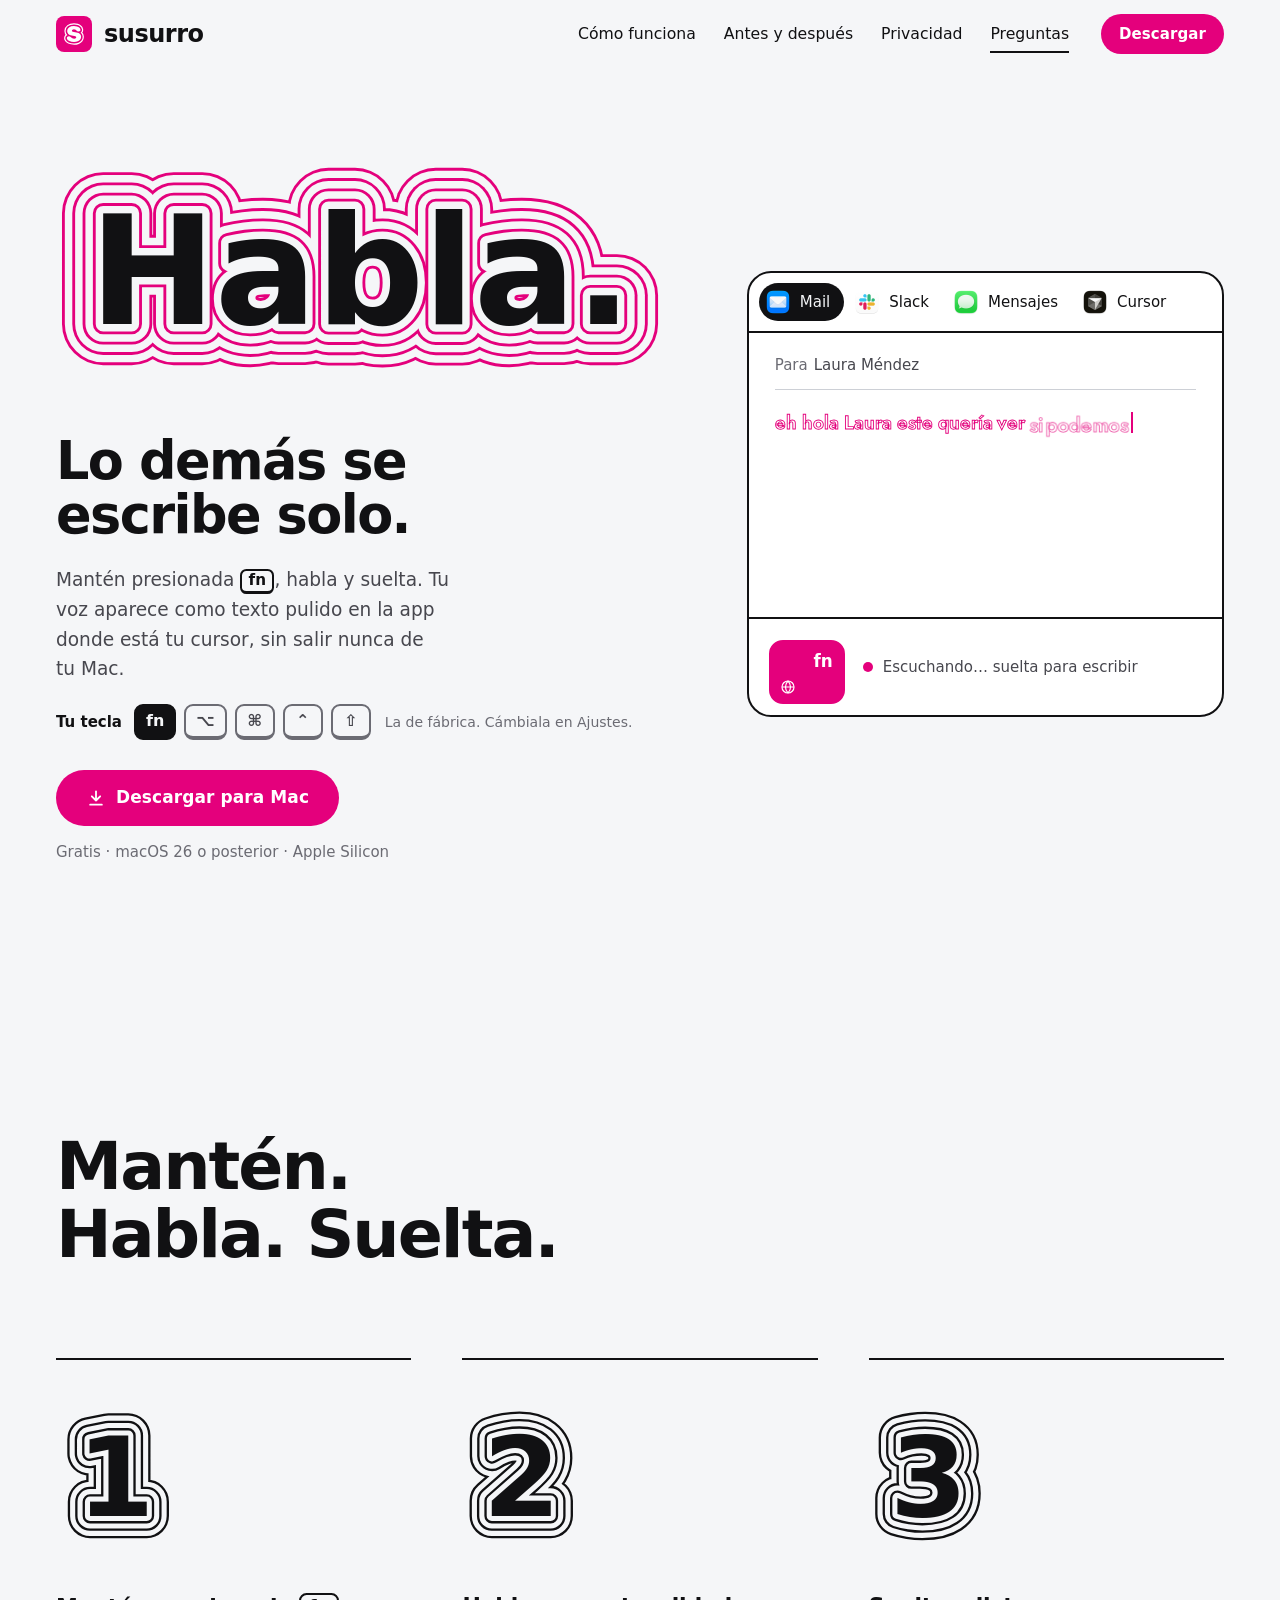
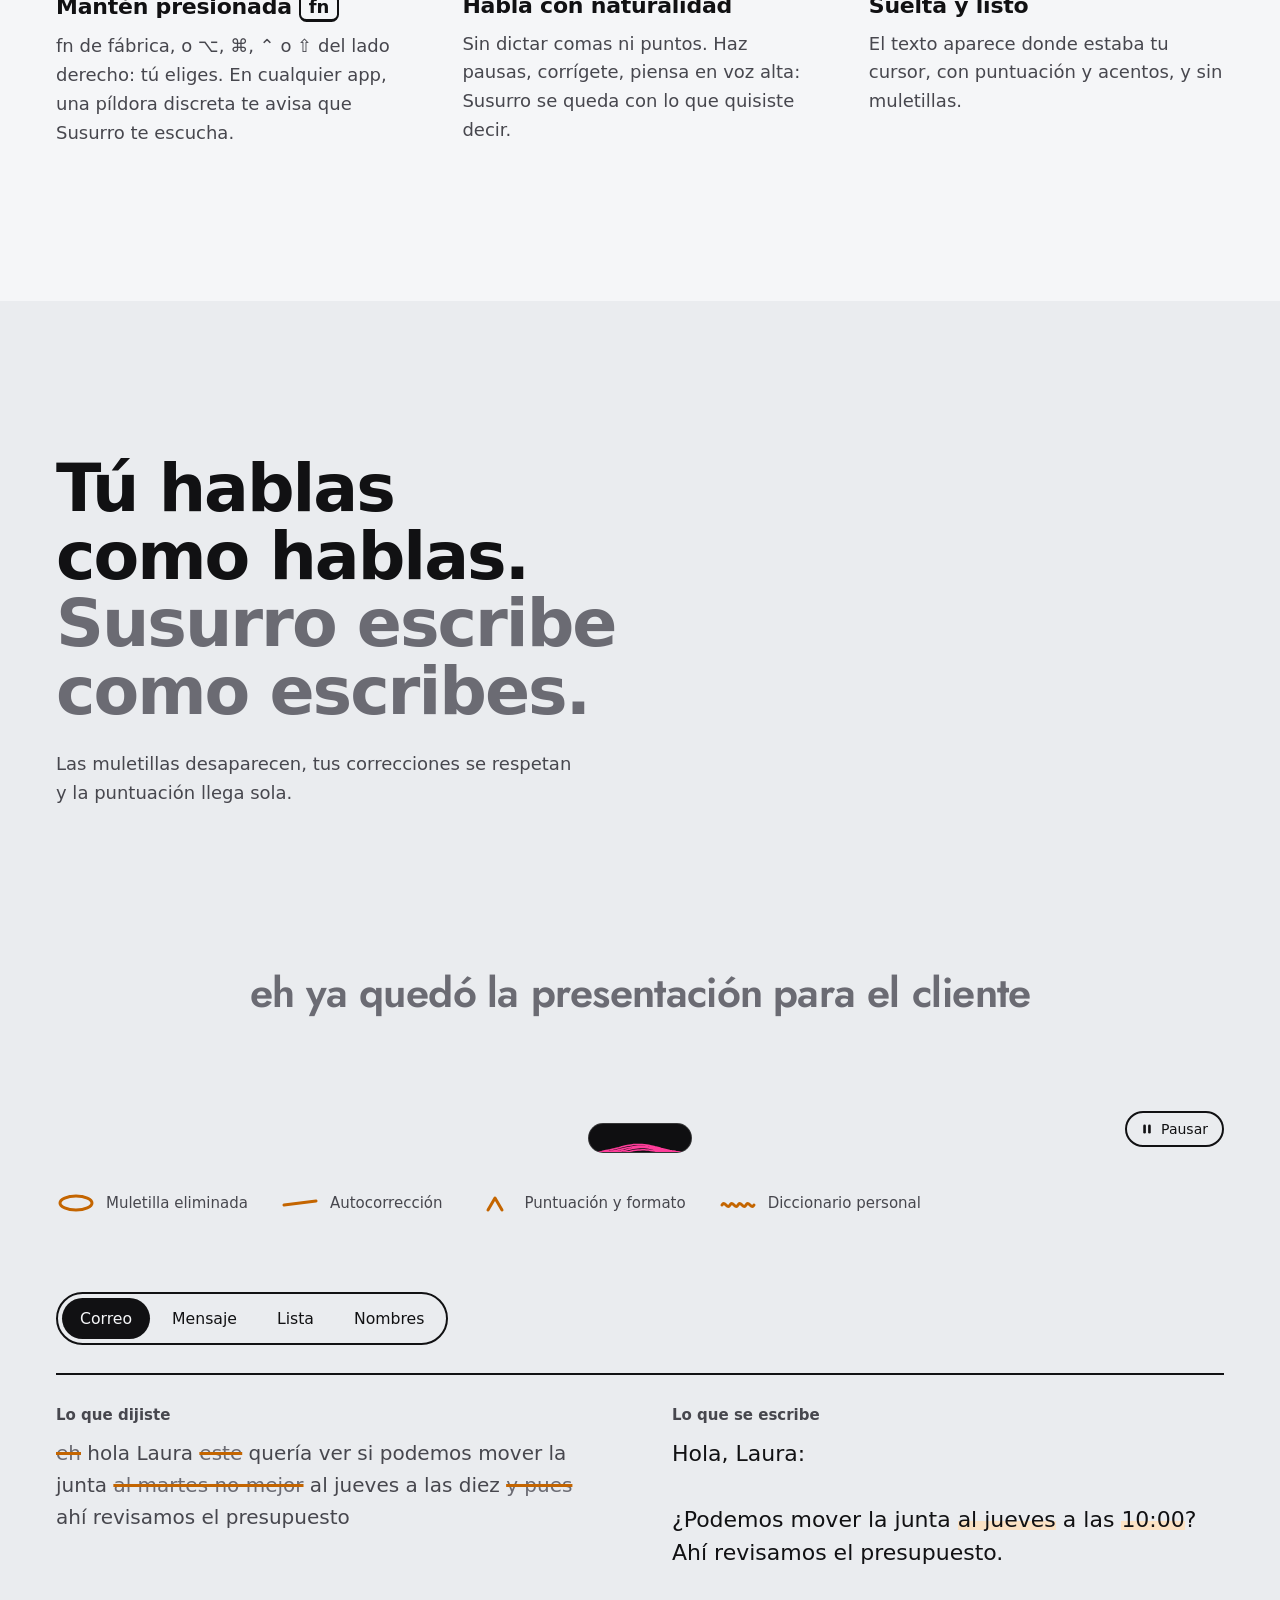
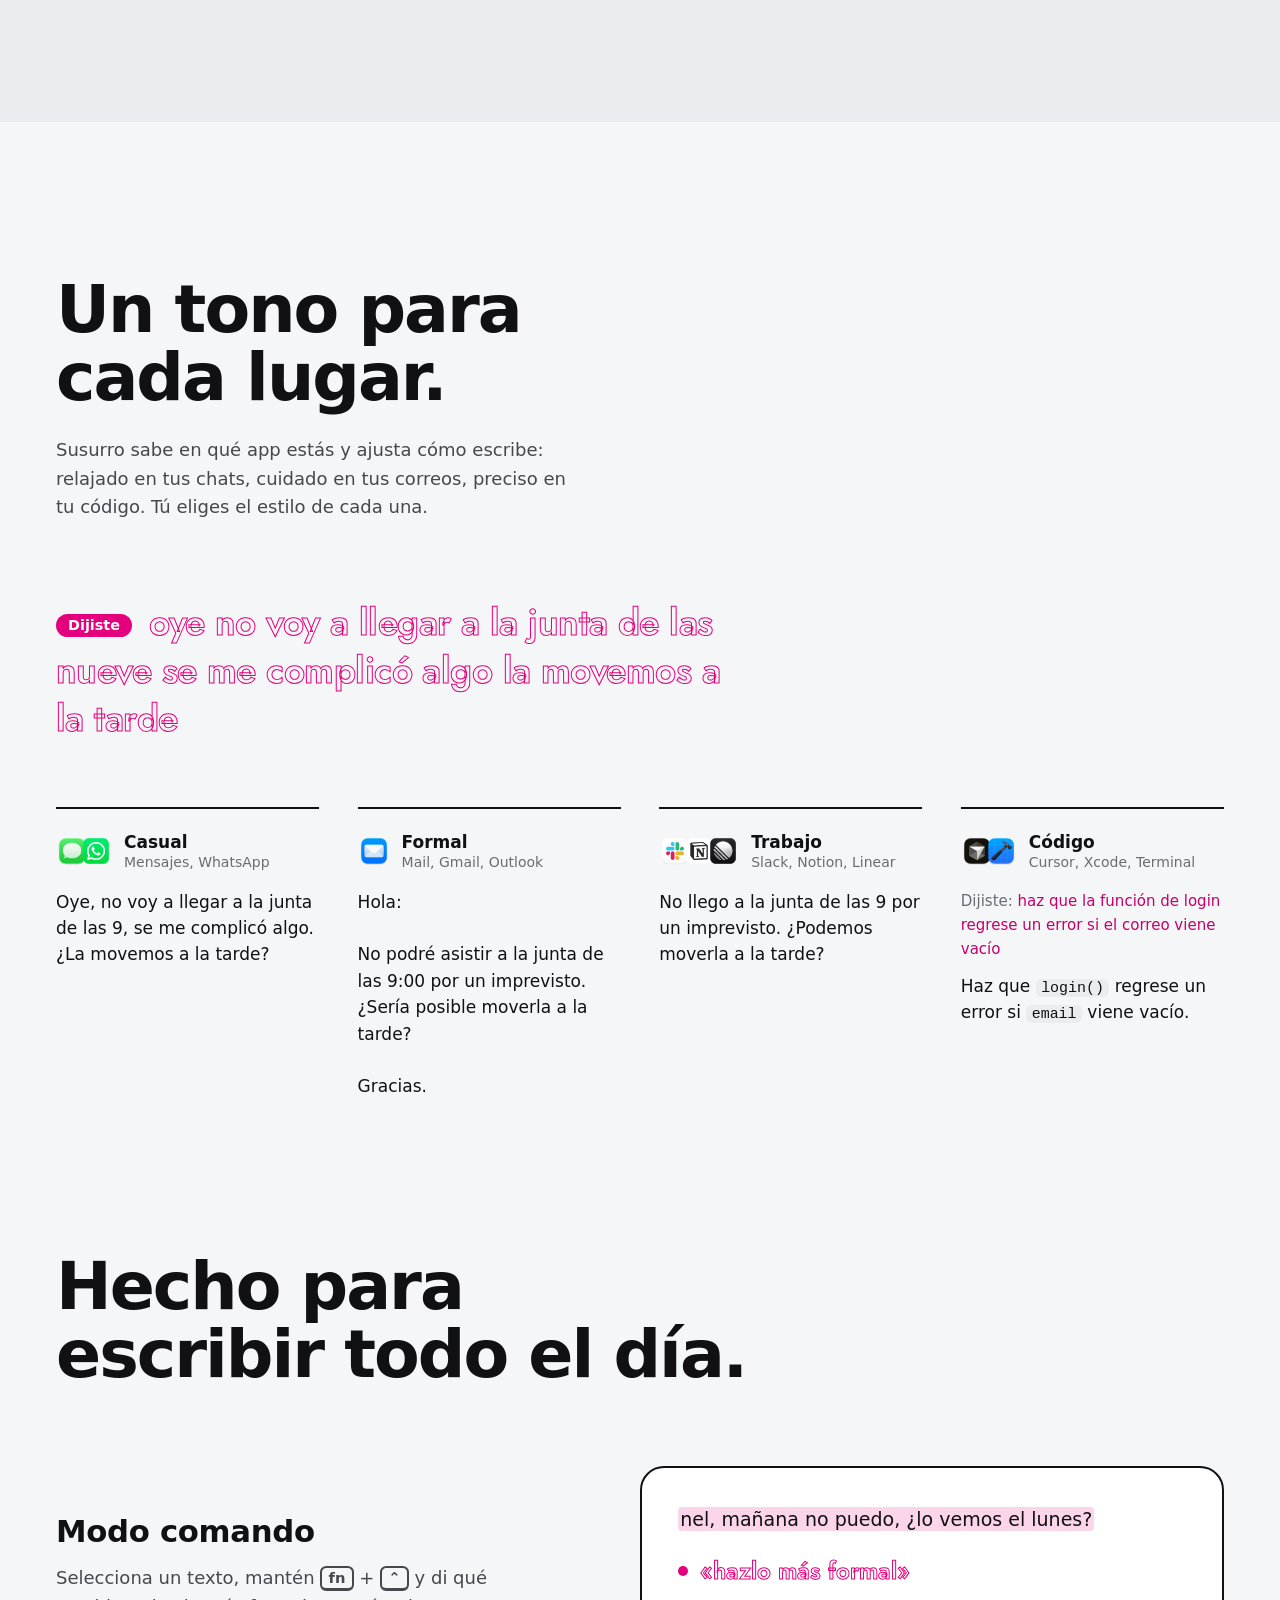
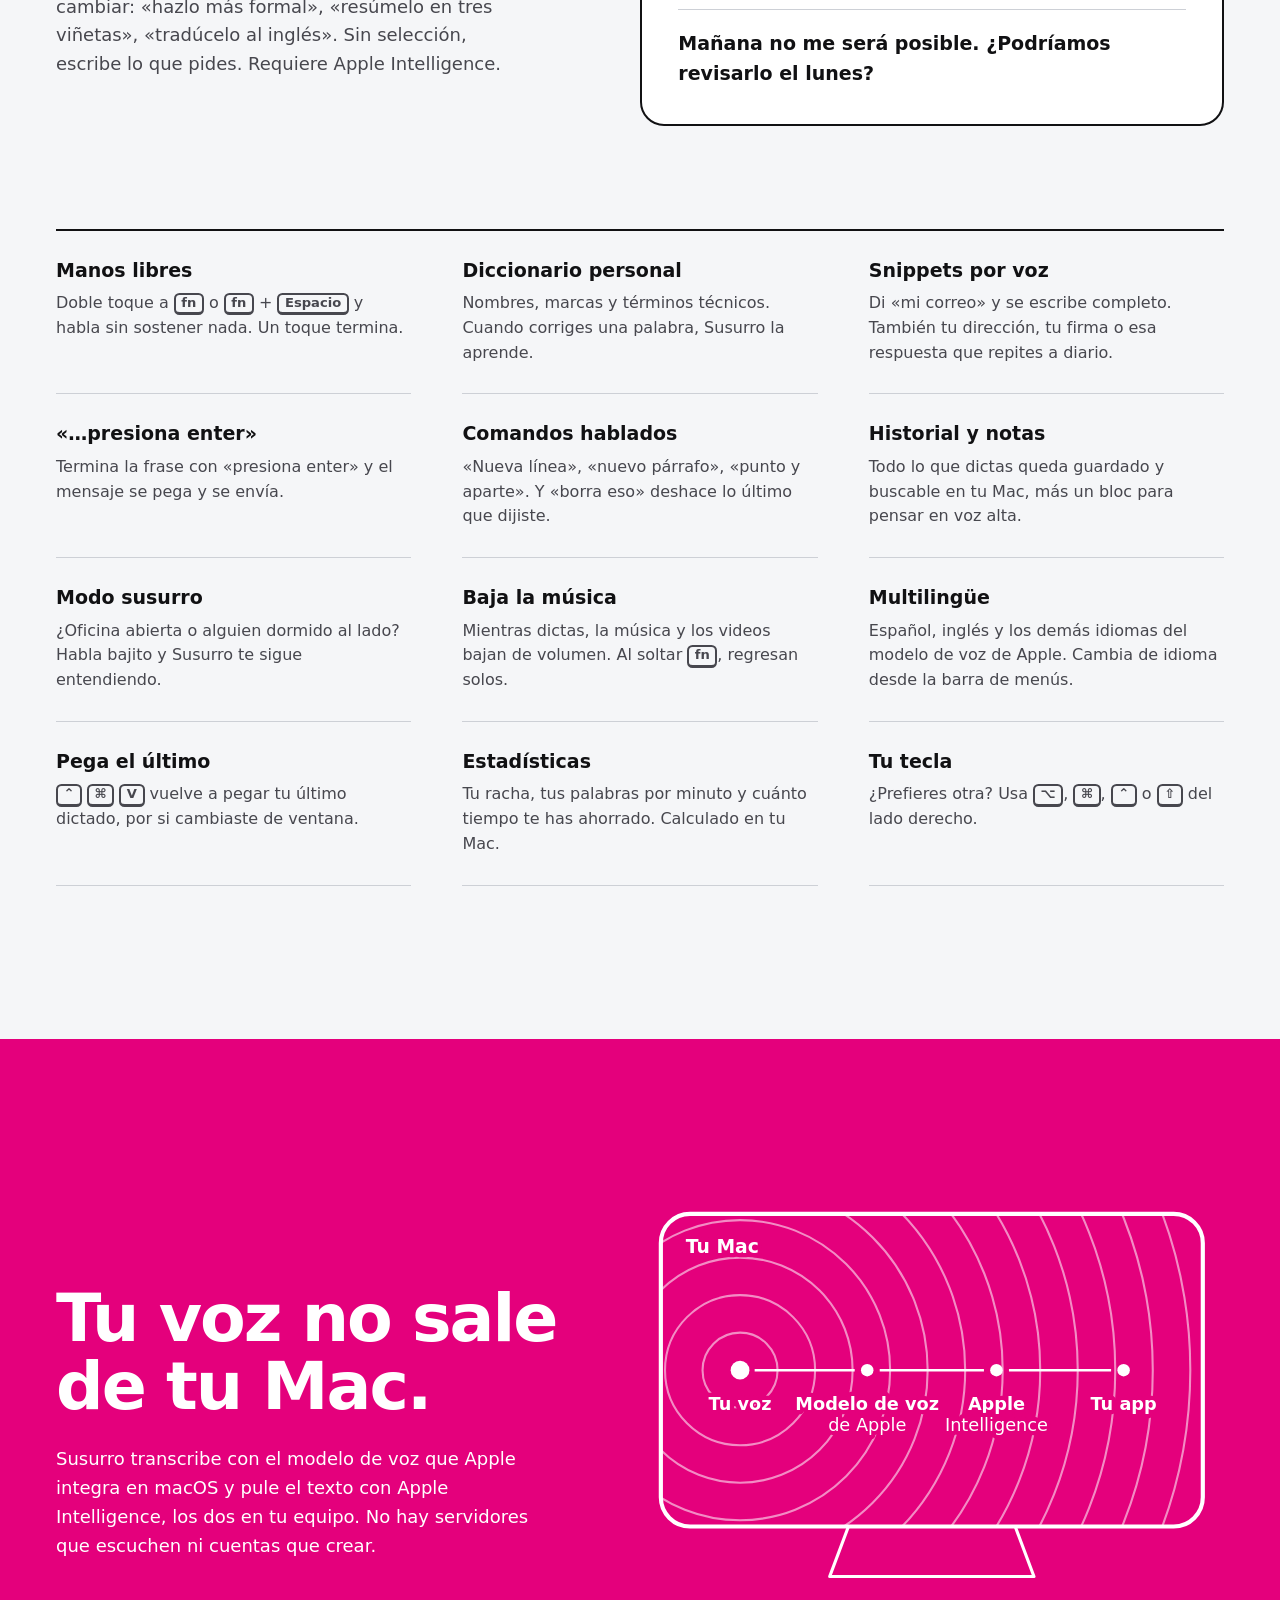
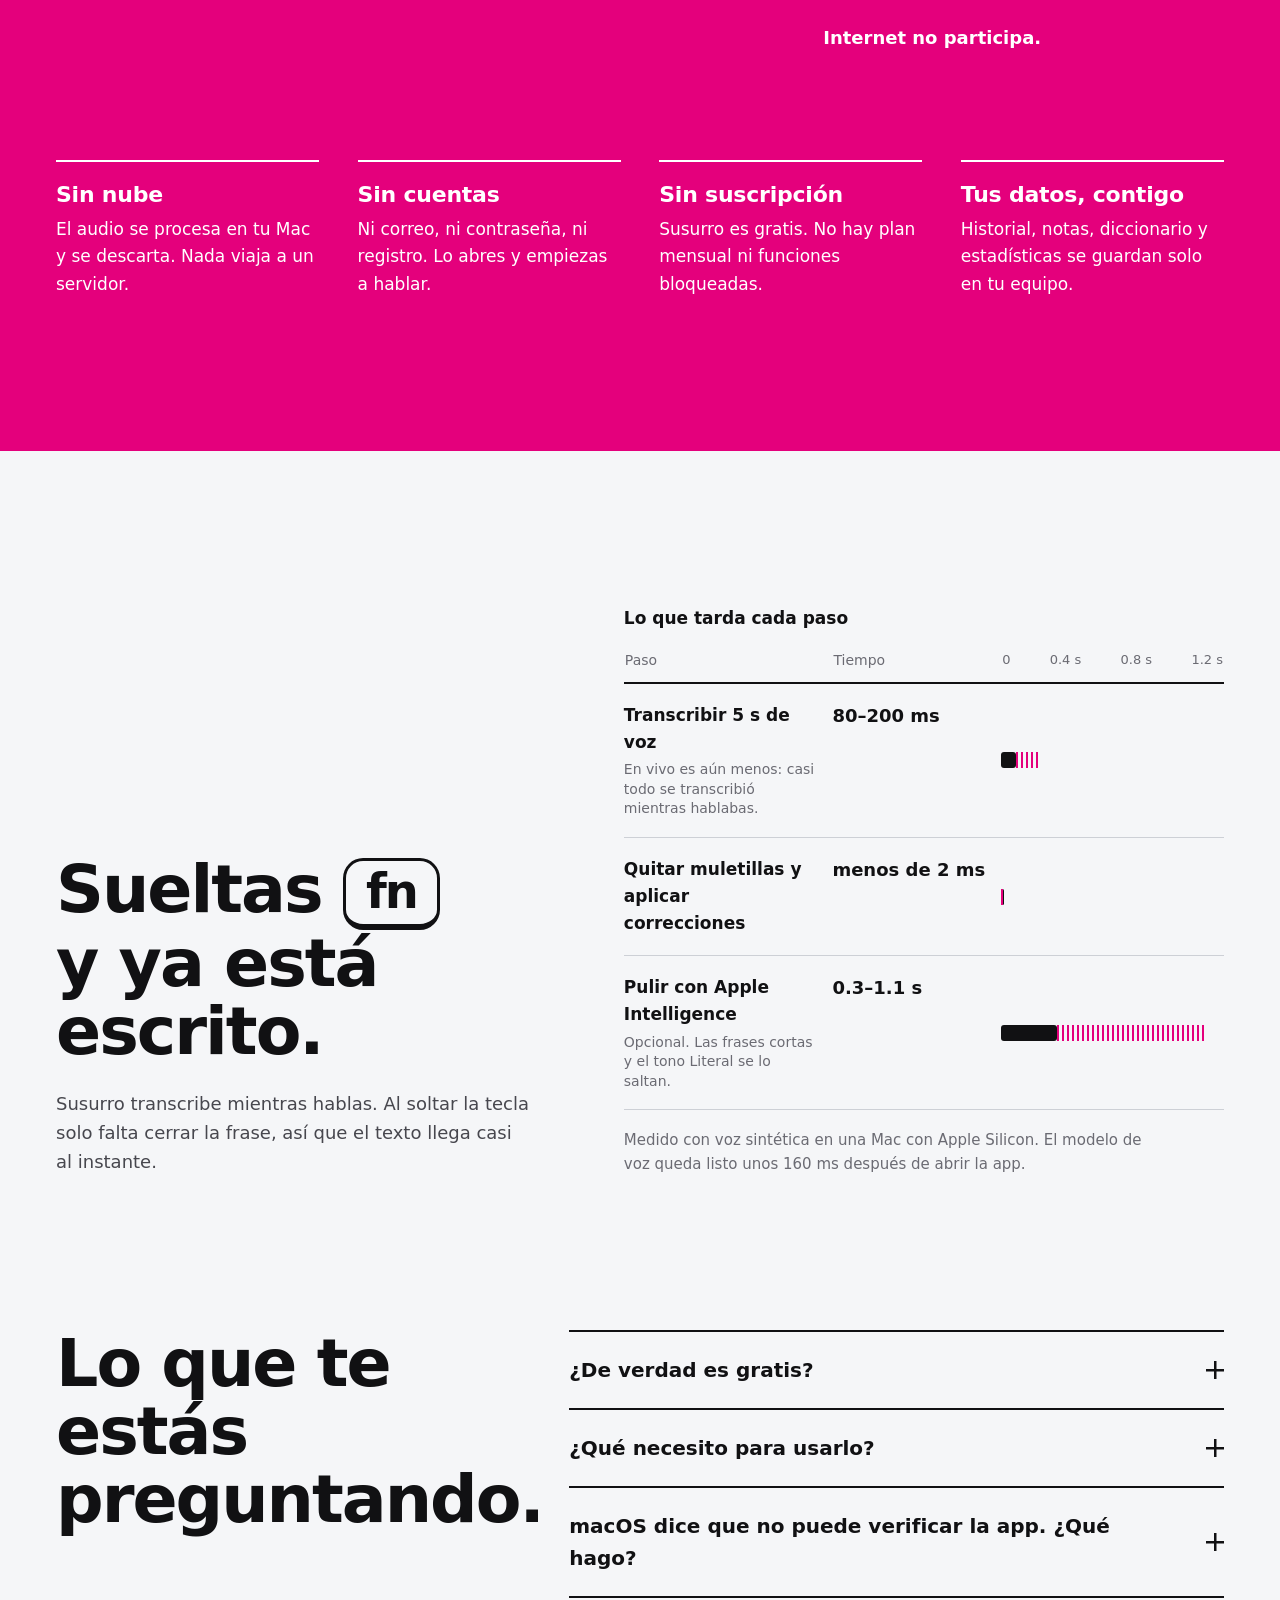
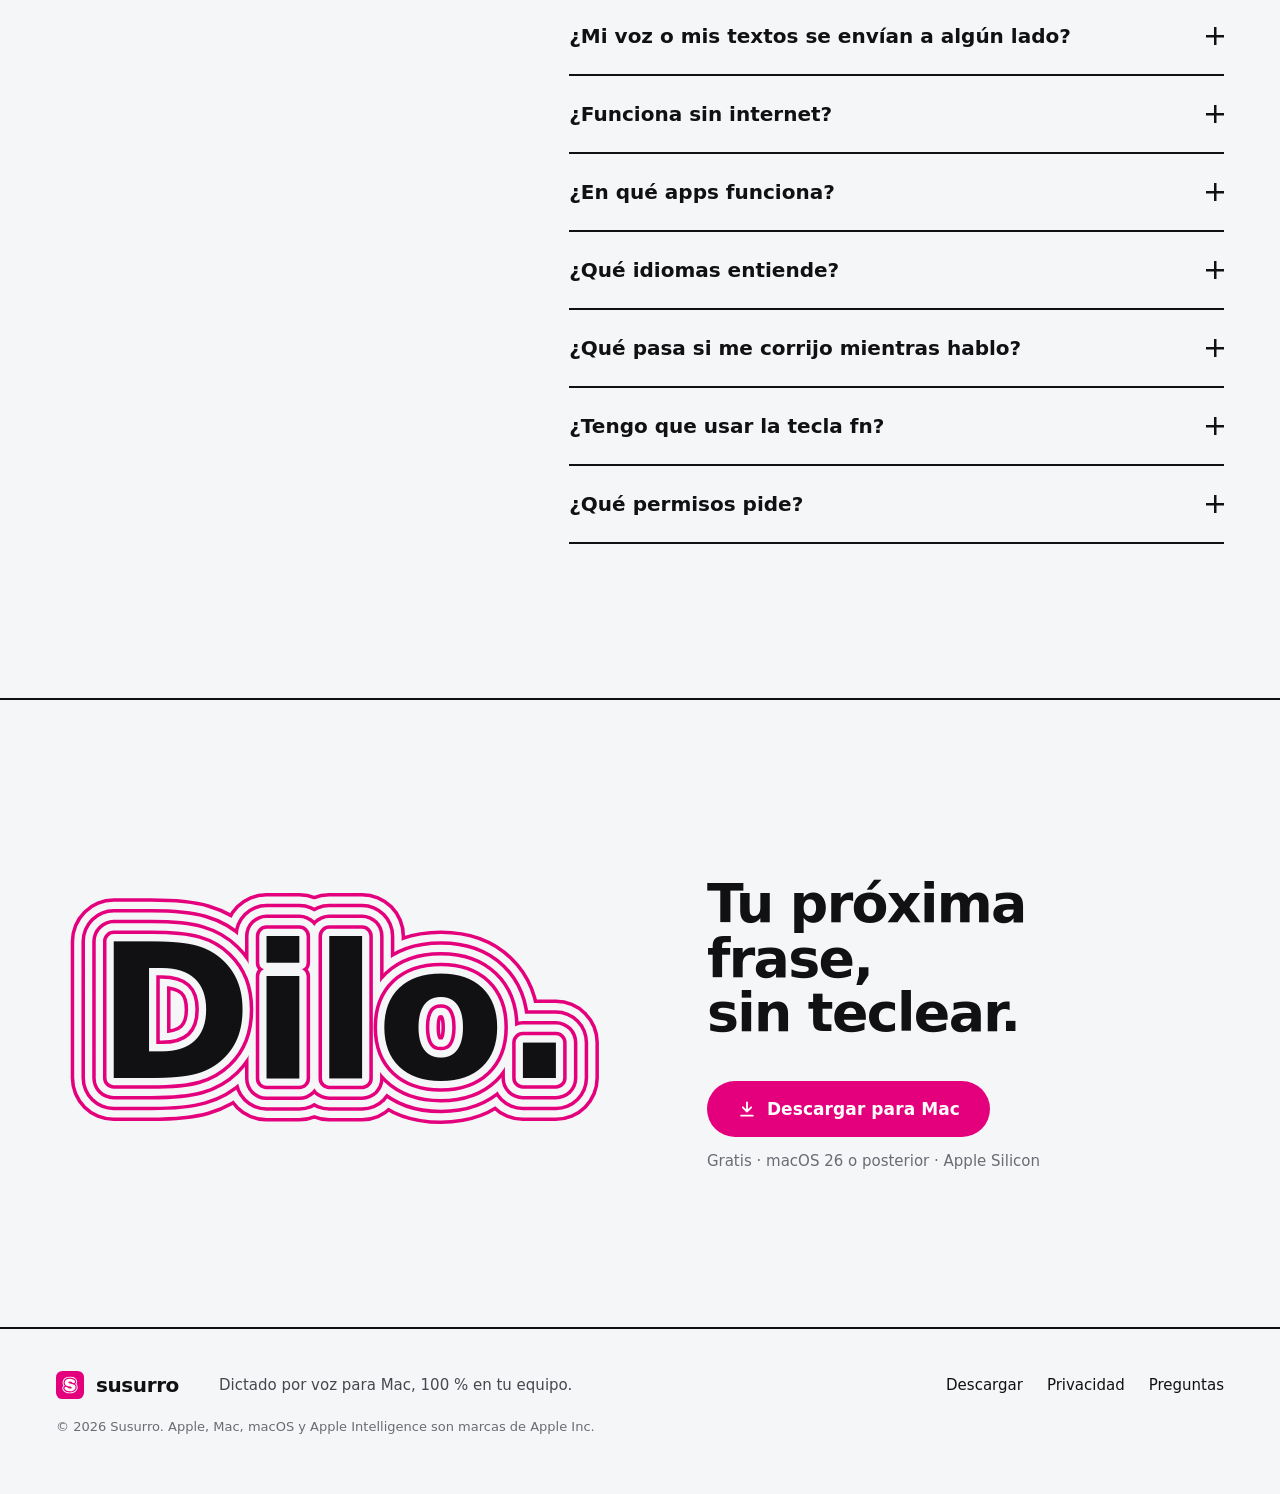
==== commit b80ad416: "fix: quitar las líneas de la hoja del hero; la voz ya vibra en «Habla.» Co-Authored-By: Claude Opus " ====
--- a/index.html
+++ b/index.html
@@ -37,7 +37,7 @@
   </script>
   <link rel="icon" href="favicon.svg?v=4" type="image/svg+xml">
   <link rel="preload" href="fonts/jost-latin.woff2" as="font" type="font/woff2" crossorigin>
-  <link rel="stylesheet" href="styles.css?v=12">
+  <link rel="stylesheet" href="styles.css?v=13">
   <script>document.documentElement.classList.add("js");</script>
 </head>
 <body>
@@ -100,7 +100,6 @@
             <button type="button" data-ex="3" aria-pressed="false"><img src="assets/apps/cursor.png" alt="" width="28" height="28">Cursor</button>
           </div>
           <div class="sheet-page" aria-hidden="true">
-            <svg class="voice-lines" id="sheetLines"></svg>
             <p class="sheet-head" id="sheetHead"><span>Para</span> Laura Méndez</p>
             <div class="sheet-body" id="sheetBody"><p class="said-done">Hola, Laura:</p><p class="said-done">¿Podemos mover la junta al jueves a las 10:00? Ahí revisamos el presupuesto.</p></div>
           </div>
@@ -442,6 +441,6 @@
       </g>
     </symbol>
   </svg>
-  <script src="app.js?v=13" defer></script>
+  <script src="app.js?v=14" defer></script>
 </body>
 </html>
--- a/styles.css
+++ b/styles.css
@@ -195,12 +195,10 @@
 .sheet-apps button:hover { background: var(--paper-2); }
 .sheet-apps button[aria-pressed="true"] { background: var(--ink); color: var(--paper); }
 .sheet-apps img { width: 28px; height: 28px; }
-.sheet-page { position: relative; padding: 20px 26px 26px; }
-.sheet-head, .sheet-body { position: relative; }
+.sheet-page { padding: 20px 26px 26px; }
 /* La voz sube en líneas del borde inferior, igual que en la píldora de la app */
 .voice-lines { position: absolute; left: 0; bottom: 0; width: 100%; height: 100%; pointer-events: none; }
 .voice-lines path { fill: none; stroke: var(--voice); stroke-width: 2; stroke-linecap: round; stroke-linejoin: round; }
-.sheet-page > .voice-lines { height: 62%; }
 .sheet-head { padding-bottom: 12px; margin-bottom: 18px; border-bottom: 1px solid var(--rule); font-size: .9375rem; color: var(--ink-2); }
 .sheet-head span { color: var(--ink-3); margin-right: 6px; }
 .sheet-body { min-height: 9.6em; font-size: 1.1875rem; line-height: 1.55; font-weight: 450; }
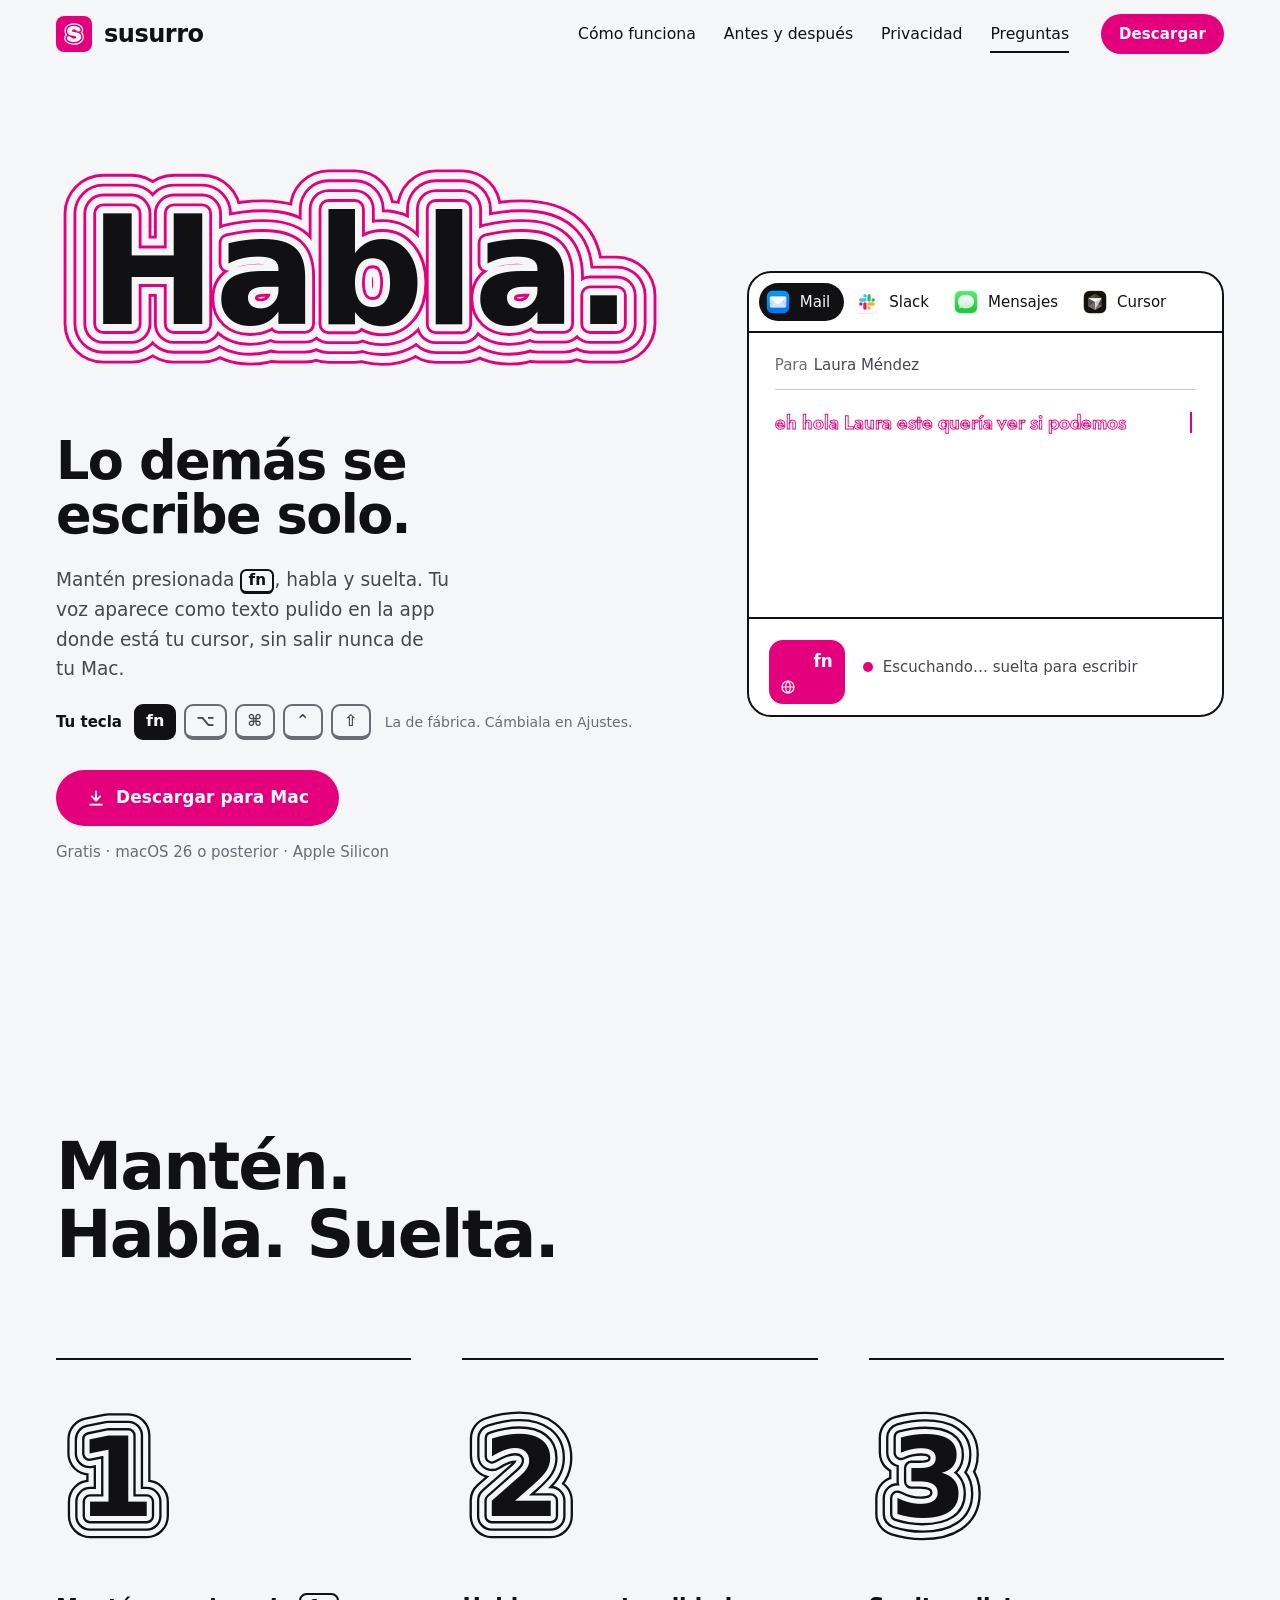
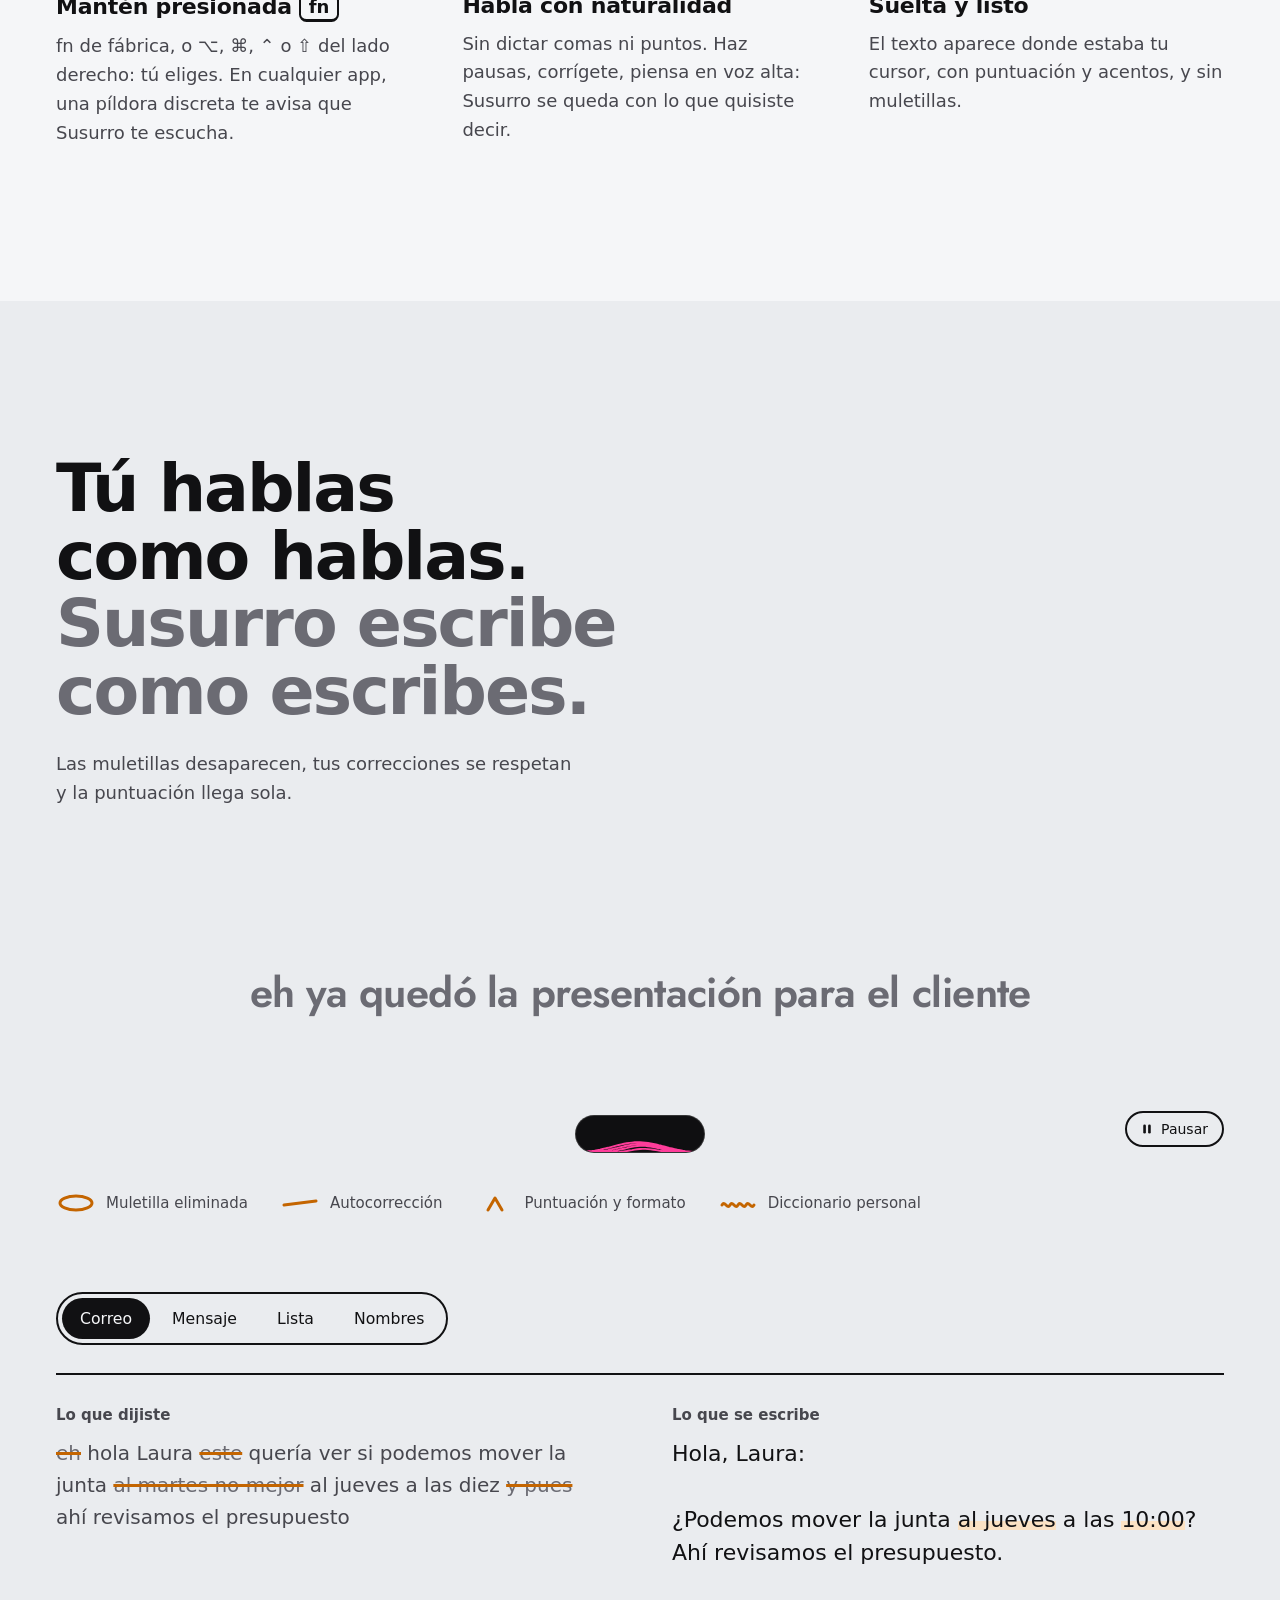
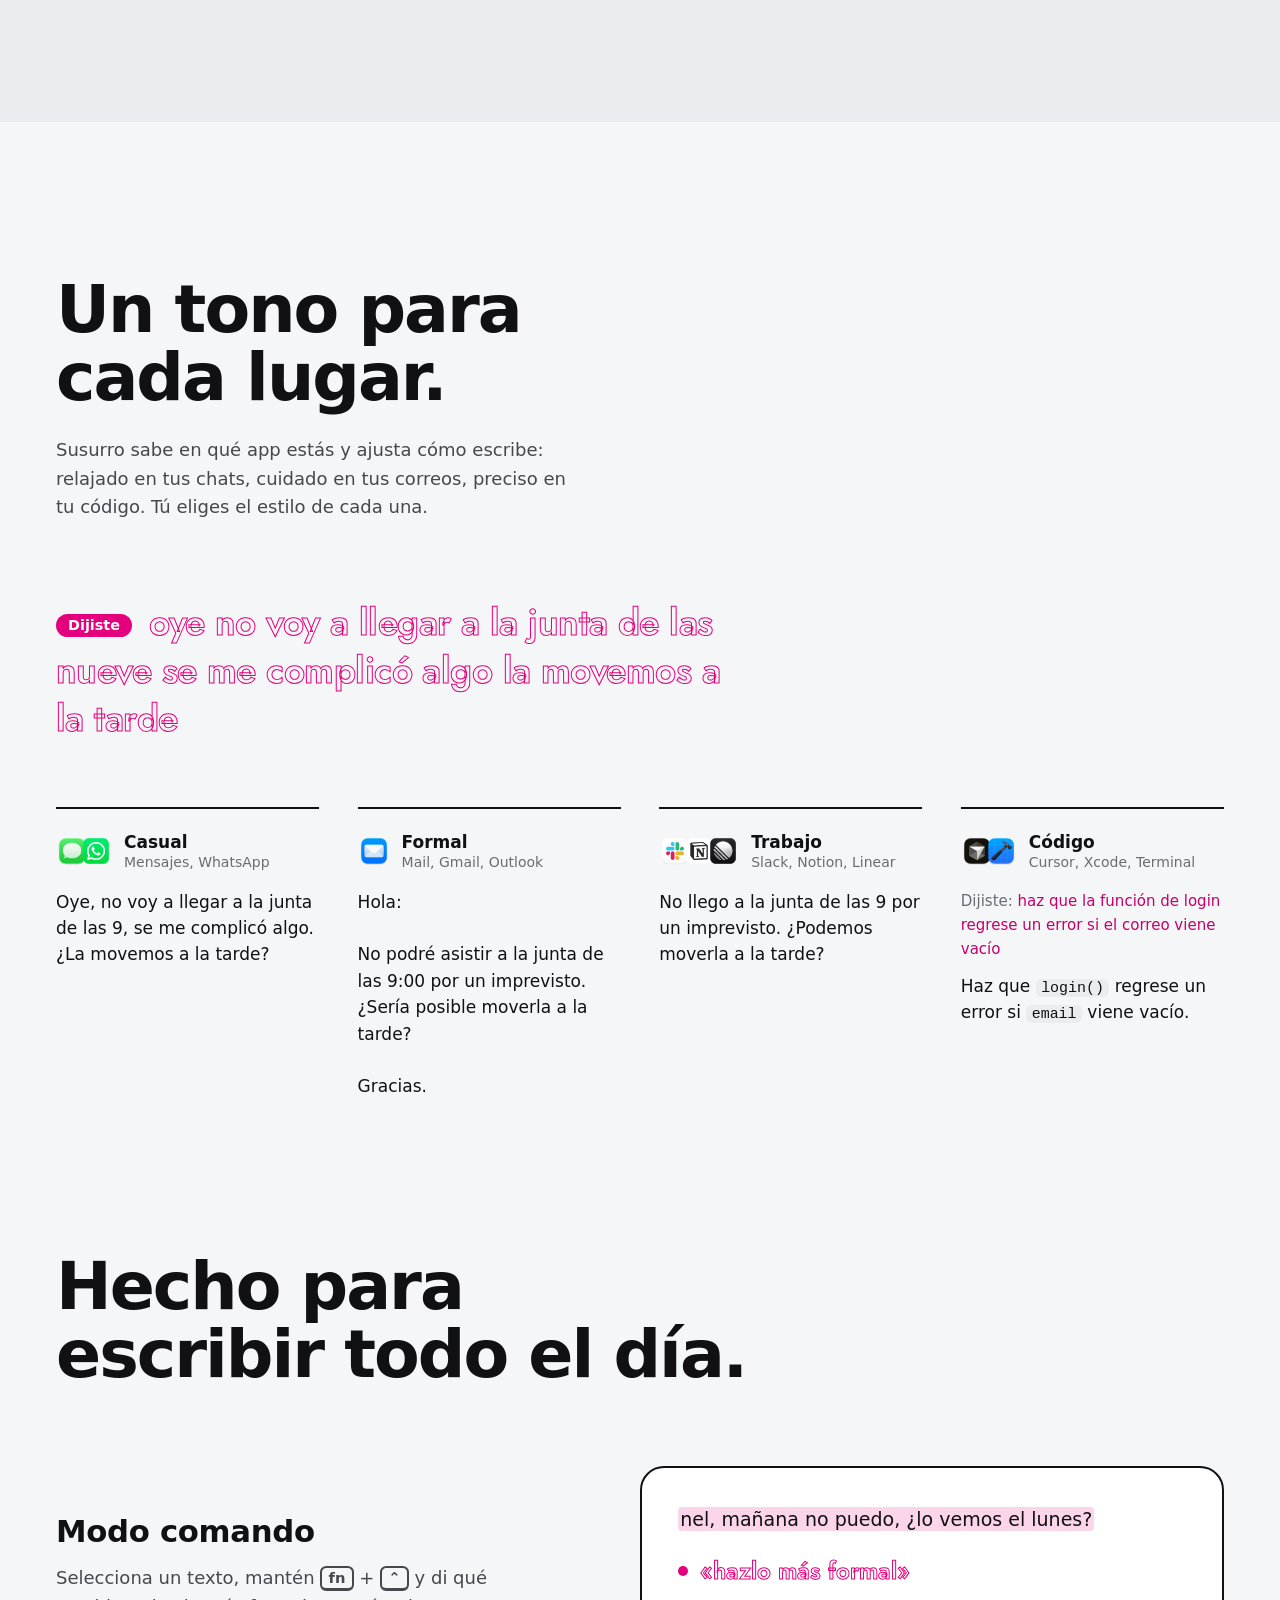
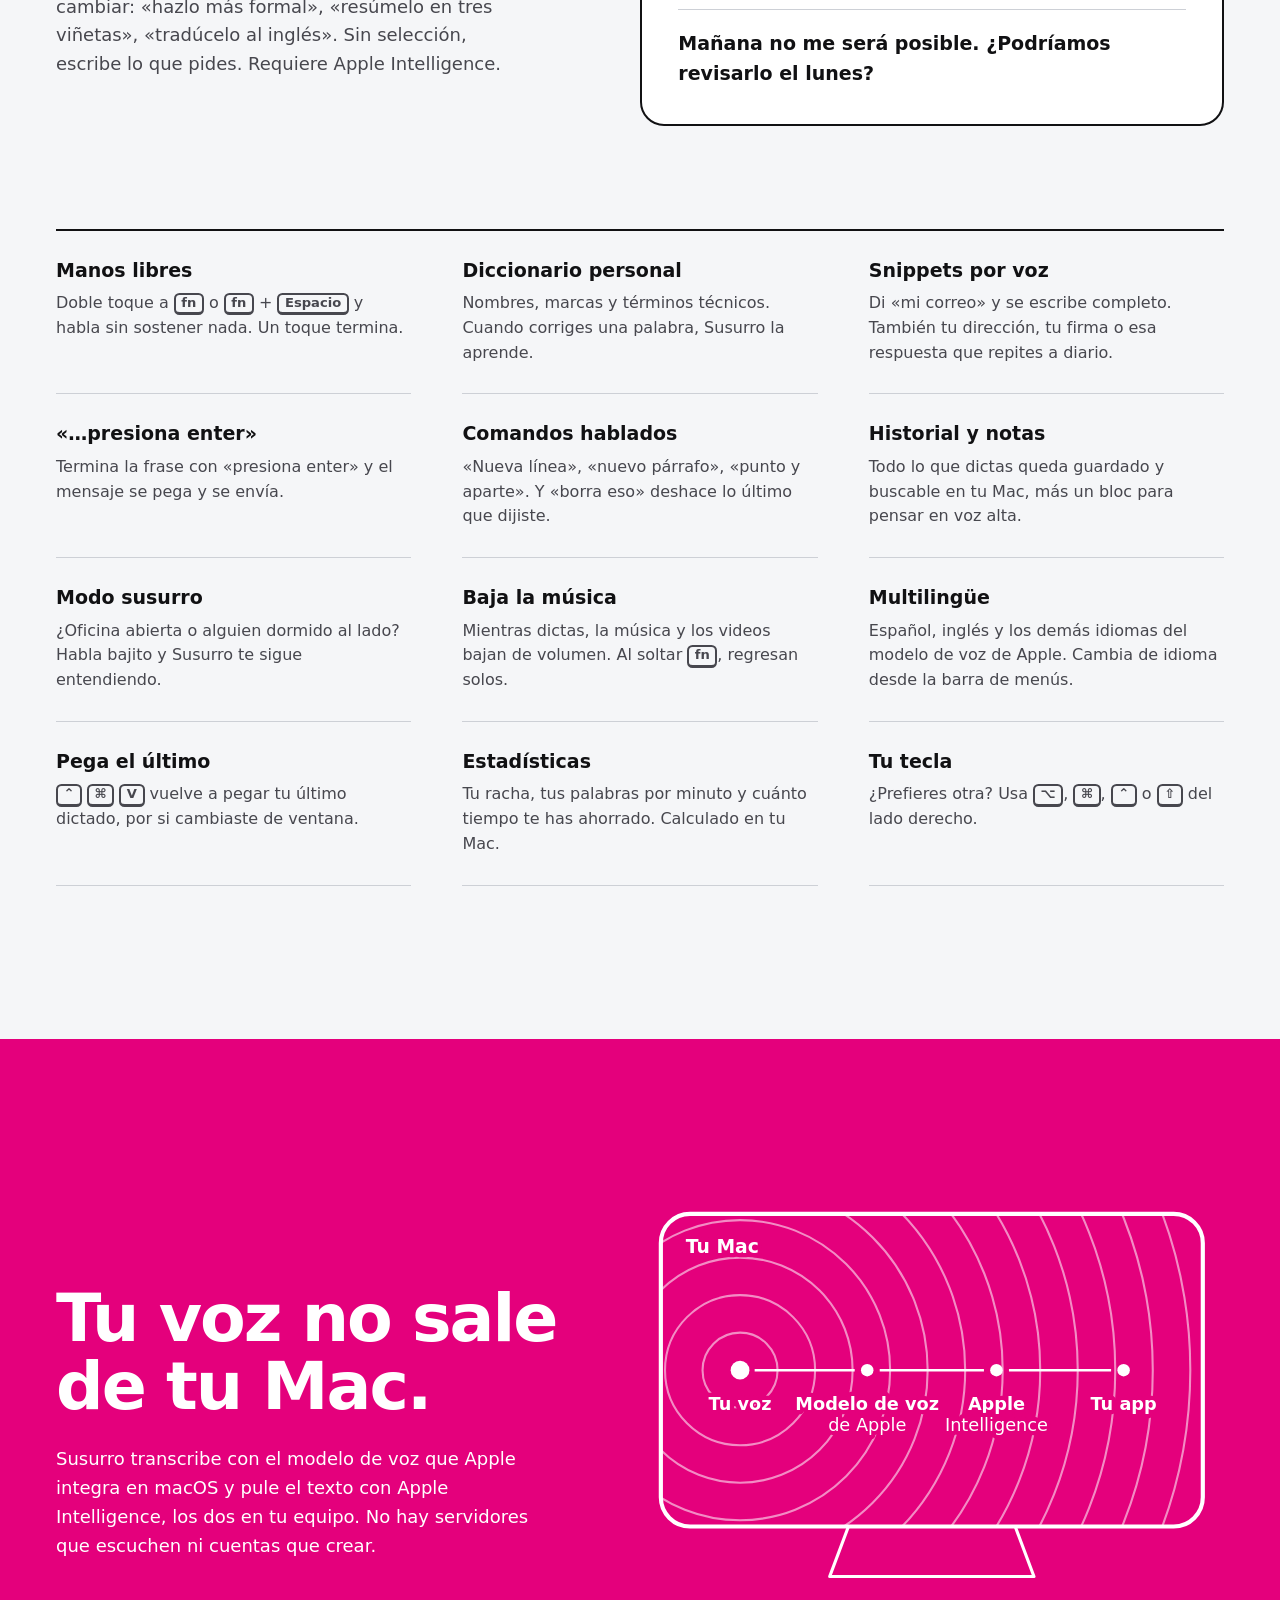
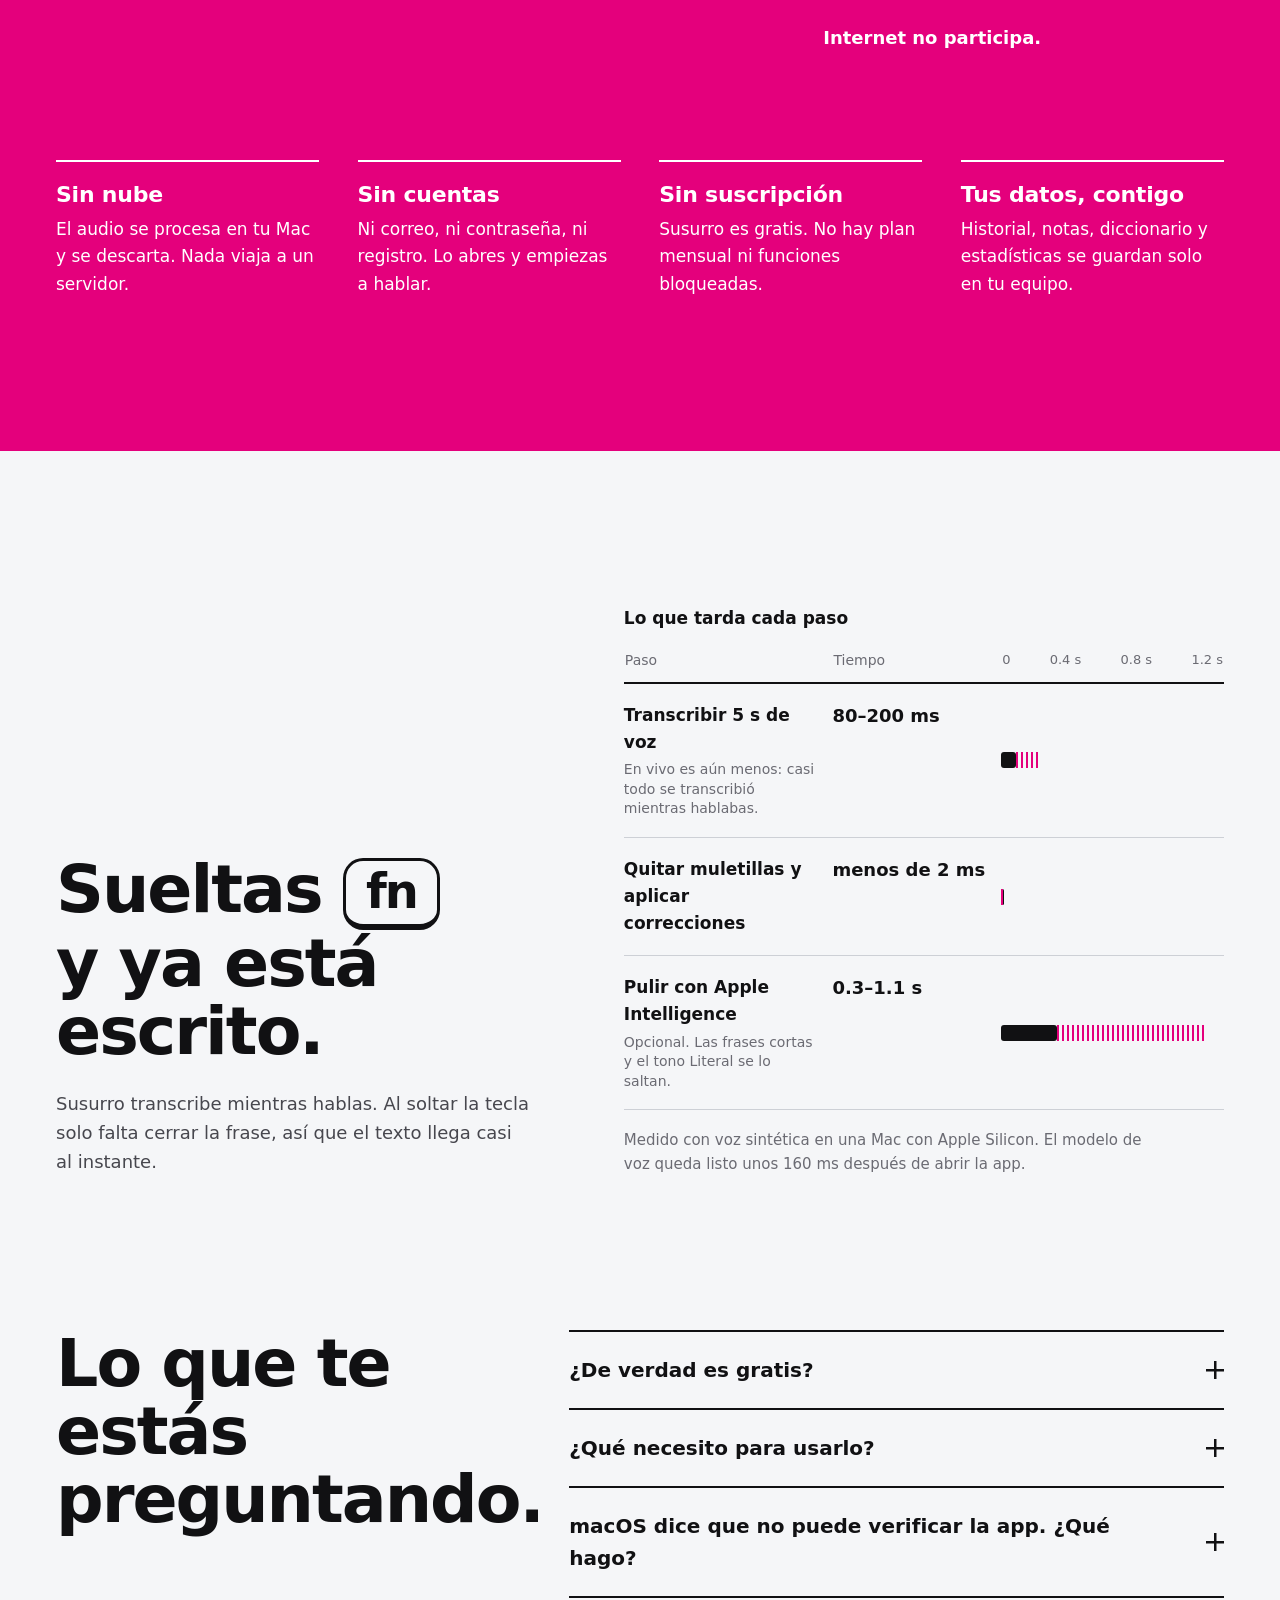
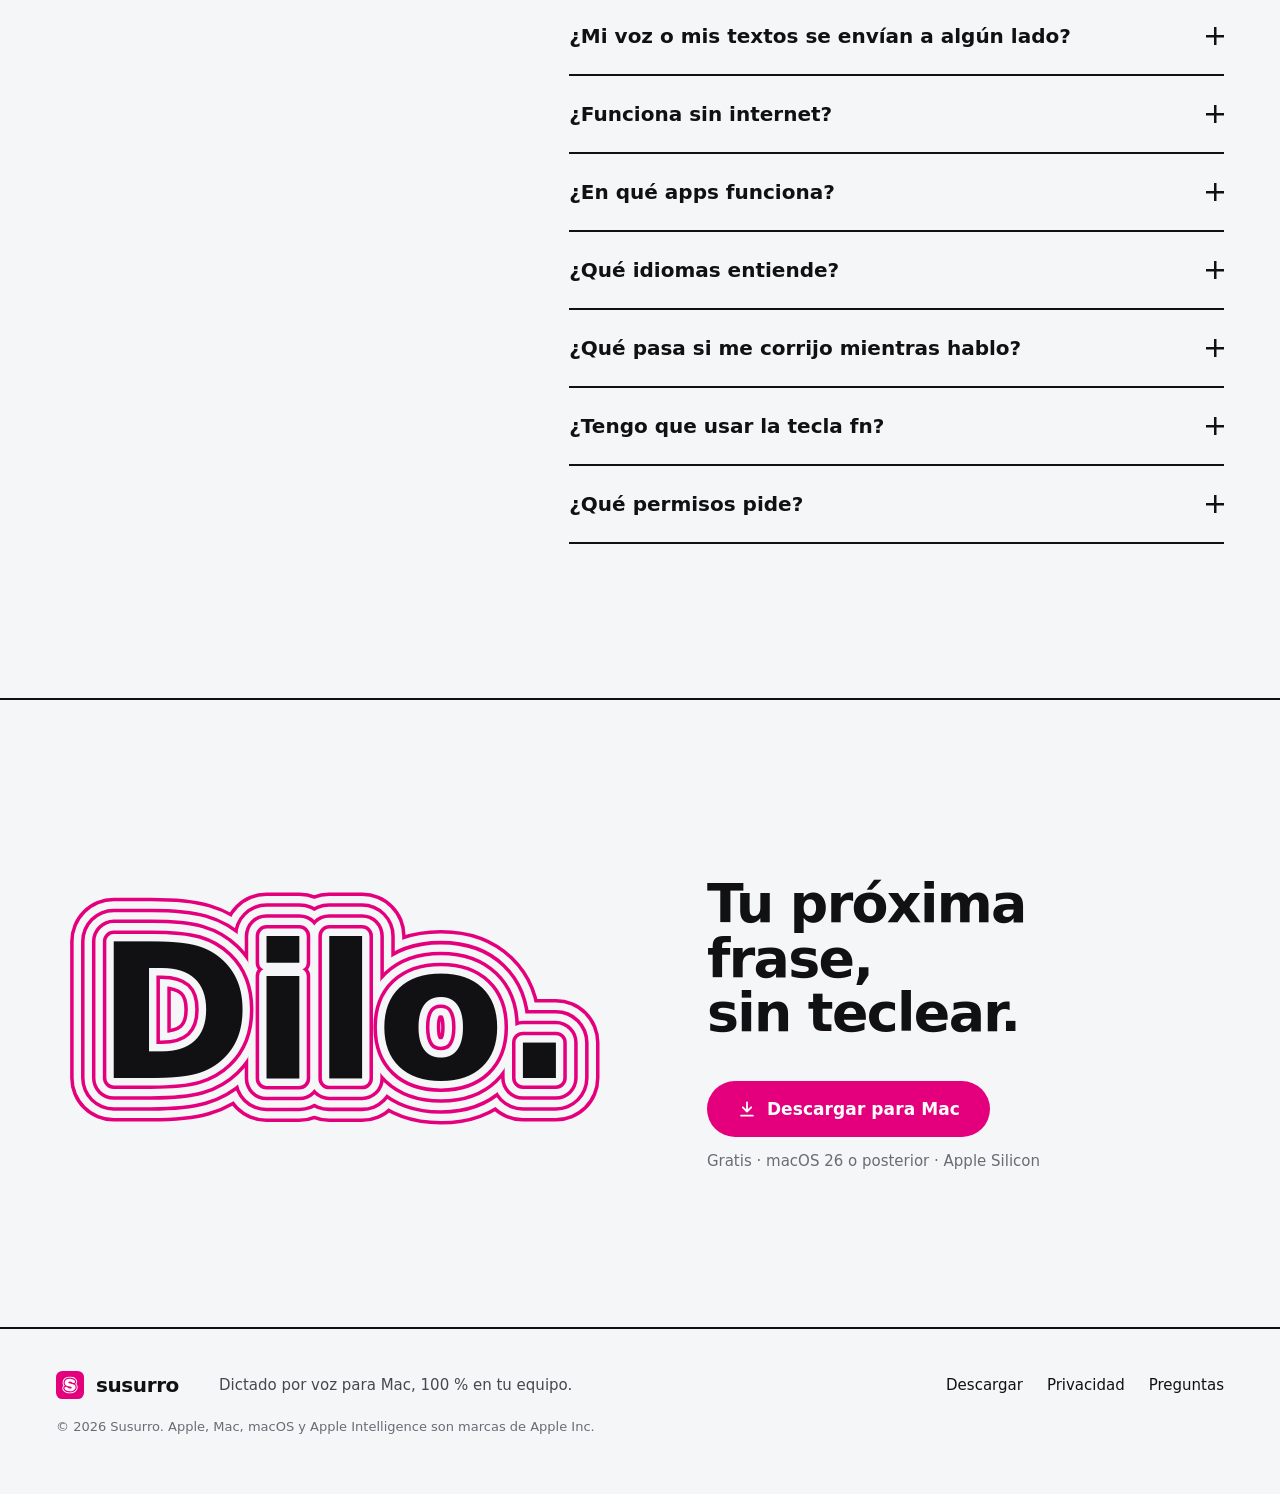
==== commit 2ad8aa59: "fix: agrandar la píldora de la galera para que se lea en la banda Co-Authored-By: Claude Opus 5.5 <n" ====
--- a/index.html
+++ b/index.html
@@ -37,7 +37,7 @@
   </script>
   <link rel="icon" href="favicon.svg?v=4" type="image/svg+xml">
   <link rel="preload" href="fonts/jost-latin.woff2" as="font" type="font/woff2" crossorigin>
-  <link rel="stylesheet" href="styles.css?v=13">
+  <link rel="stylesheet" href="styles.css?v=14">
   <script>document.documentElement.classList.add("js");</script>
 </head>
 <body>
--- a/styles.css
+++ b/styles.css
@@ -258,10 +258,10 @@
 .gl-note.big { font-size: 1.9rem; font-weight: 700; line-height: 1; }
 .gl-note.dot { width: 16px; height: 16px; border: 2.5px solid currentColor; border-radius: 50%; font-size: 0; }
 .gl-note.dot::after { content: ""; position: absolute; inset: 0; margin: auto; width: 5px; height: 5px; border-radius: 50%; background: currentColor; }
-/* La píldora de la app, tal cual: oscura en ambos temas, se encoge a su barra de reposo */
-.gl-voice { --voice: #ff3d9a; position: absolute; left: 50%; bottom: 26px; width: 104px; height: 30px; transform: translateX(-50%); overflow: hidden; border: 1px solid rgb(255 255 255 / .16); border-radius: 999px; background: #0f0f11; transition: width .35s var(--ease-out), height .35s var(--ease-out); }
-.gl-voice.quiet { width: 38px; height: 7px; }
-.gl-voice path { stroke-width: 1.5; }
+/* La píldora de la app, a 1.25× para que se lea en la banda: oscura en ambos temas, se encoge a su barra de reposo */
+.gl-voice { --voice: #ff3d9a; position: absolute; left: 50%; bottom: 26px; width: 130px; height: 38px; transform: translateX(-50%); overflow: hidden; border: 1px solid rgb(255 255 255 / .16); border-radius: 999px; background: #0f0f11; transition: width .35s var(--ease-out), height .35s var(--ease-out); }
+.gl-voice.quiet { width: 48px; height: 9px; }
+.gl-voice path { stroke-width: 1.9; }
 .gl-clock { position: absolute; width: 0; height: 0; }
 .pause { display: inline-flex; align-items: center; gap: 8px; height: 36px; padding: 0 14px; border: 2px solid var(--ink); border-radius: 999px; font-weight: 500; font-size: .875rem; }
 .pause svg { fill: currentColor; }
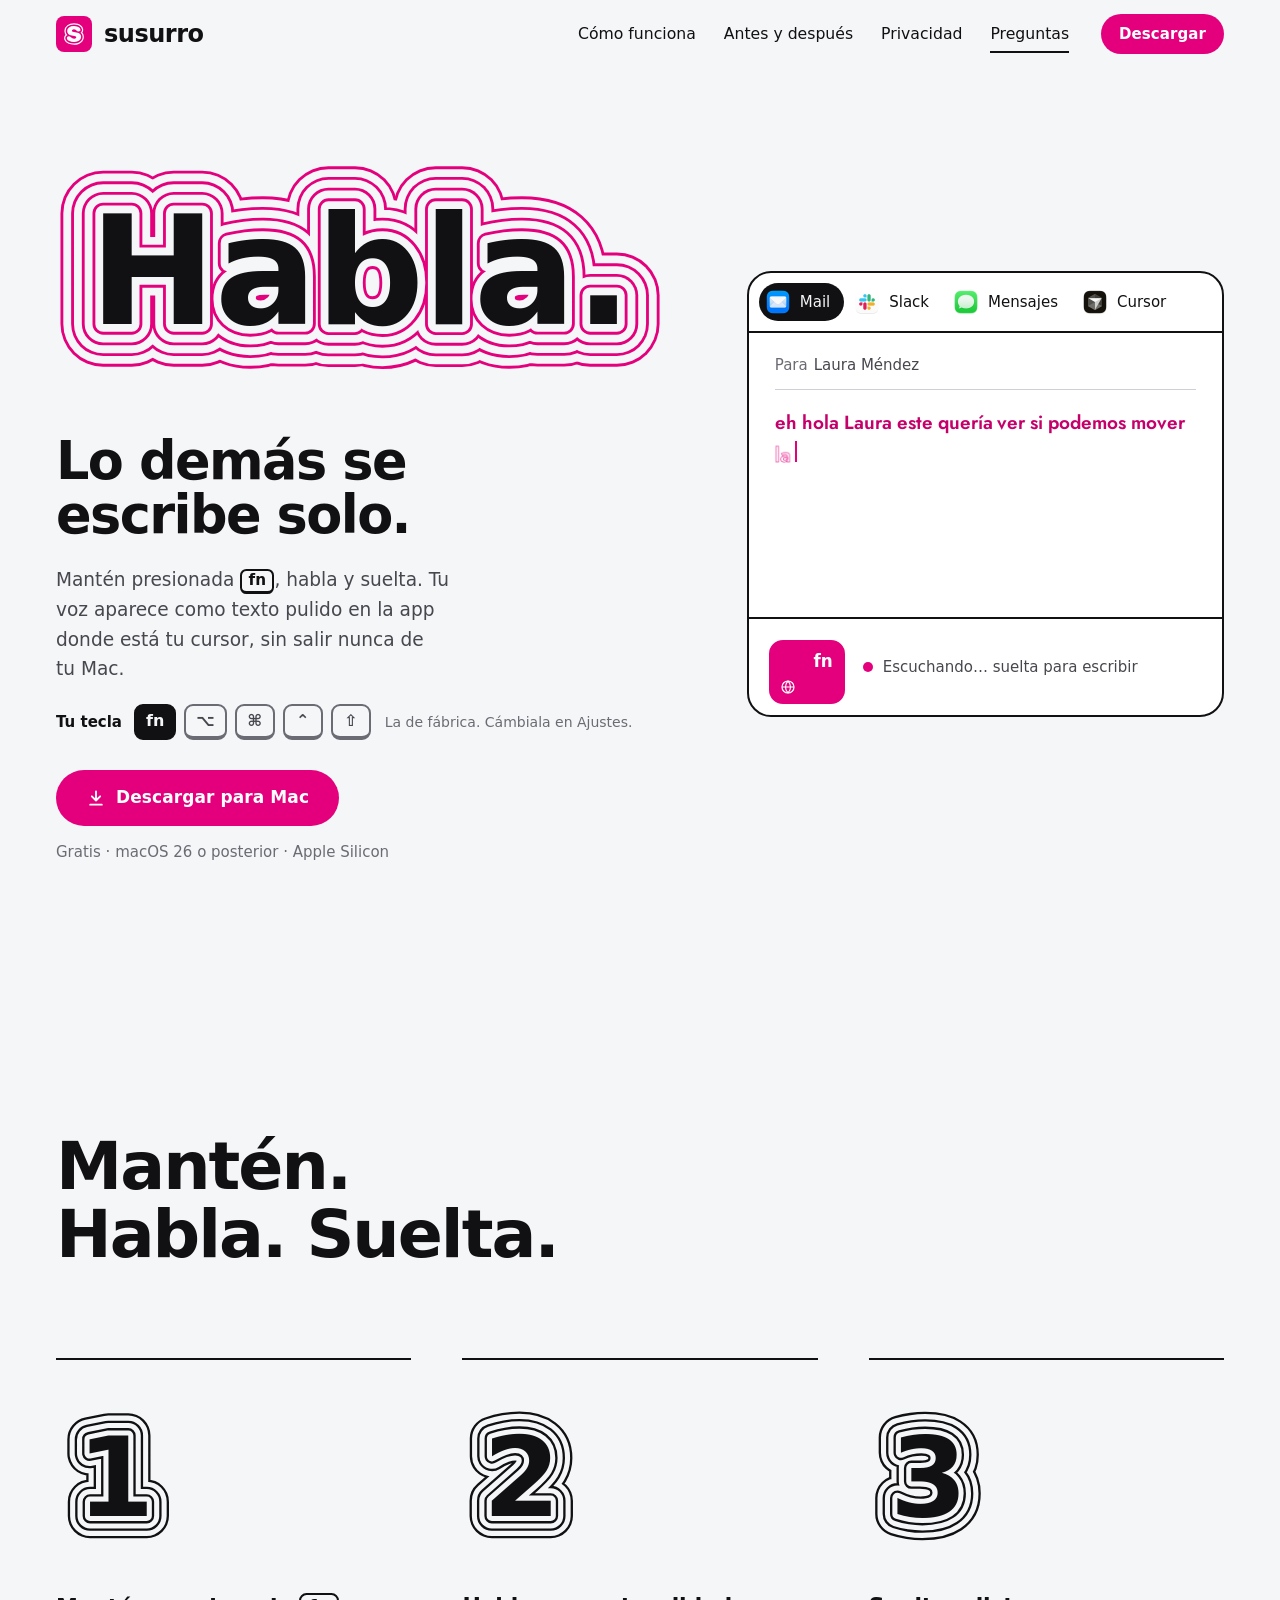
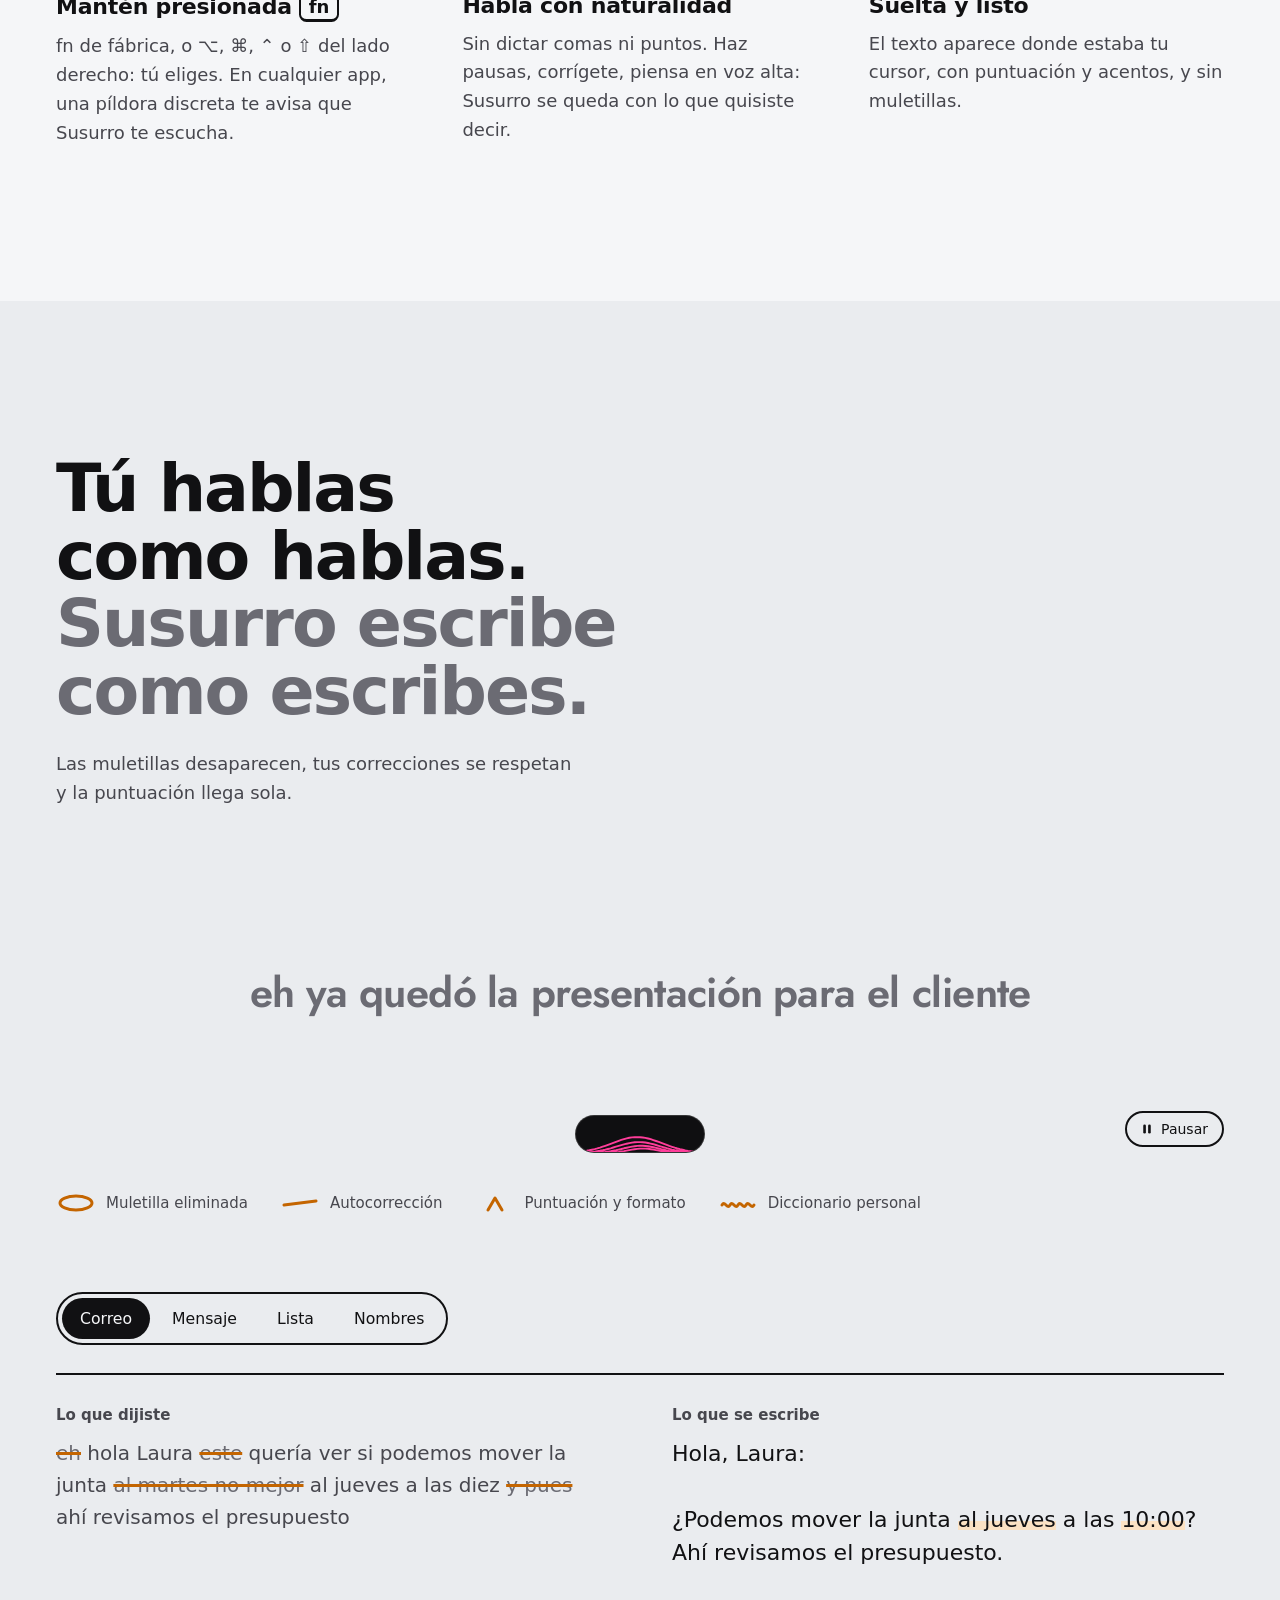
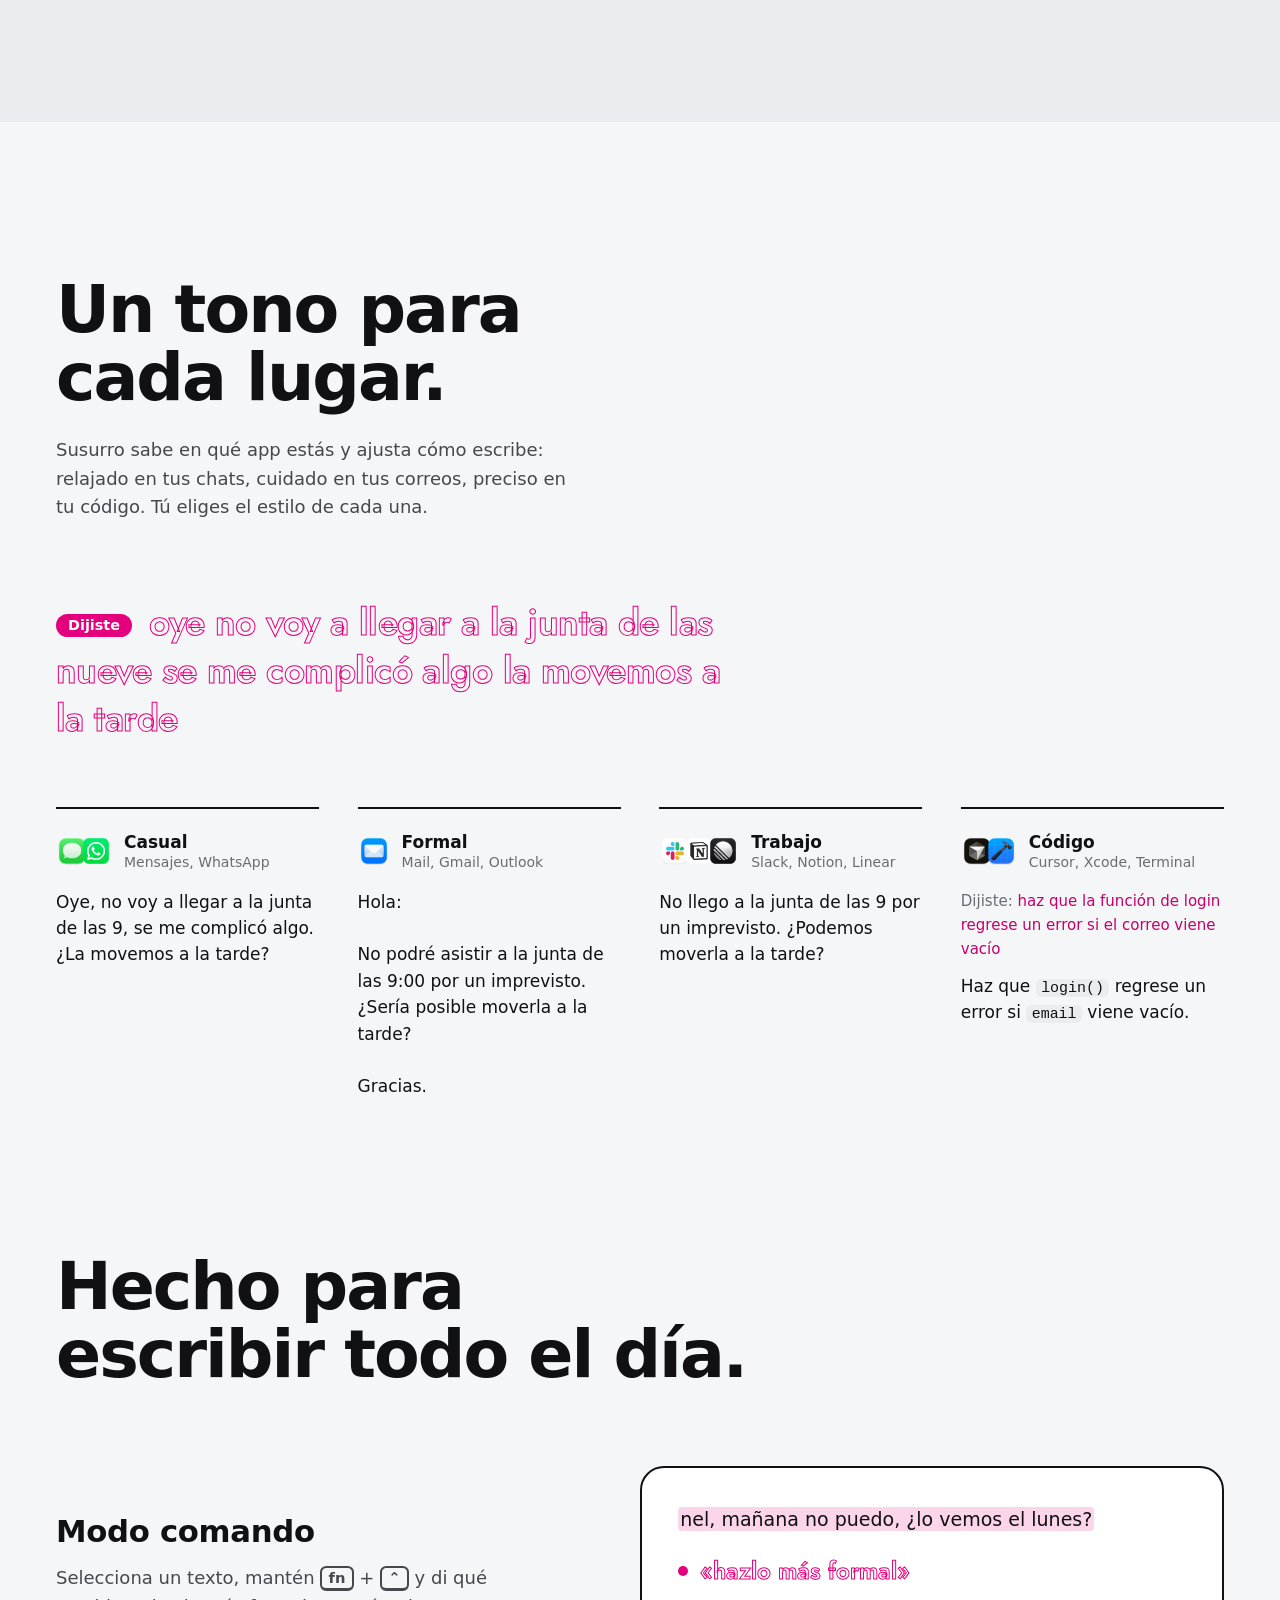
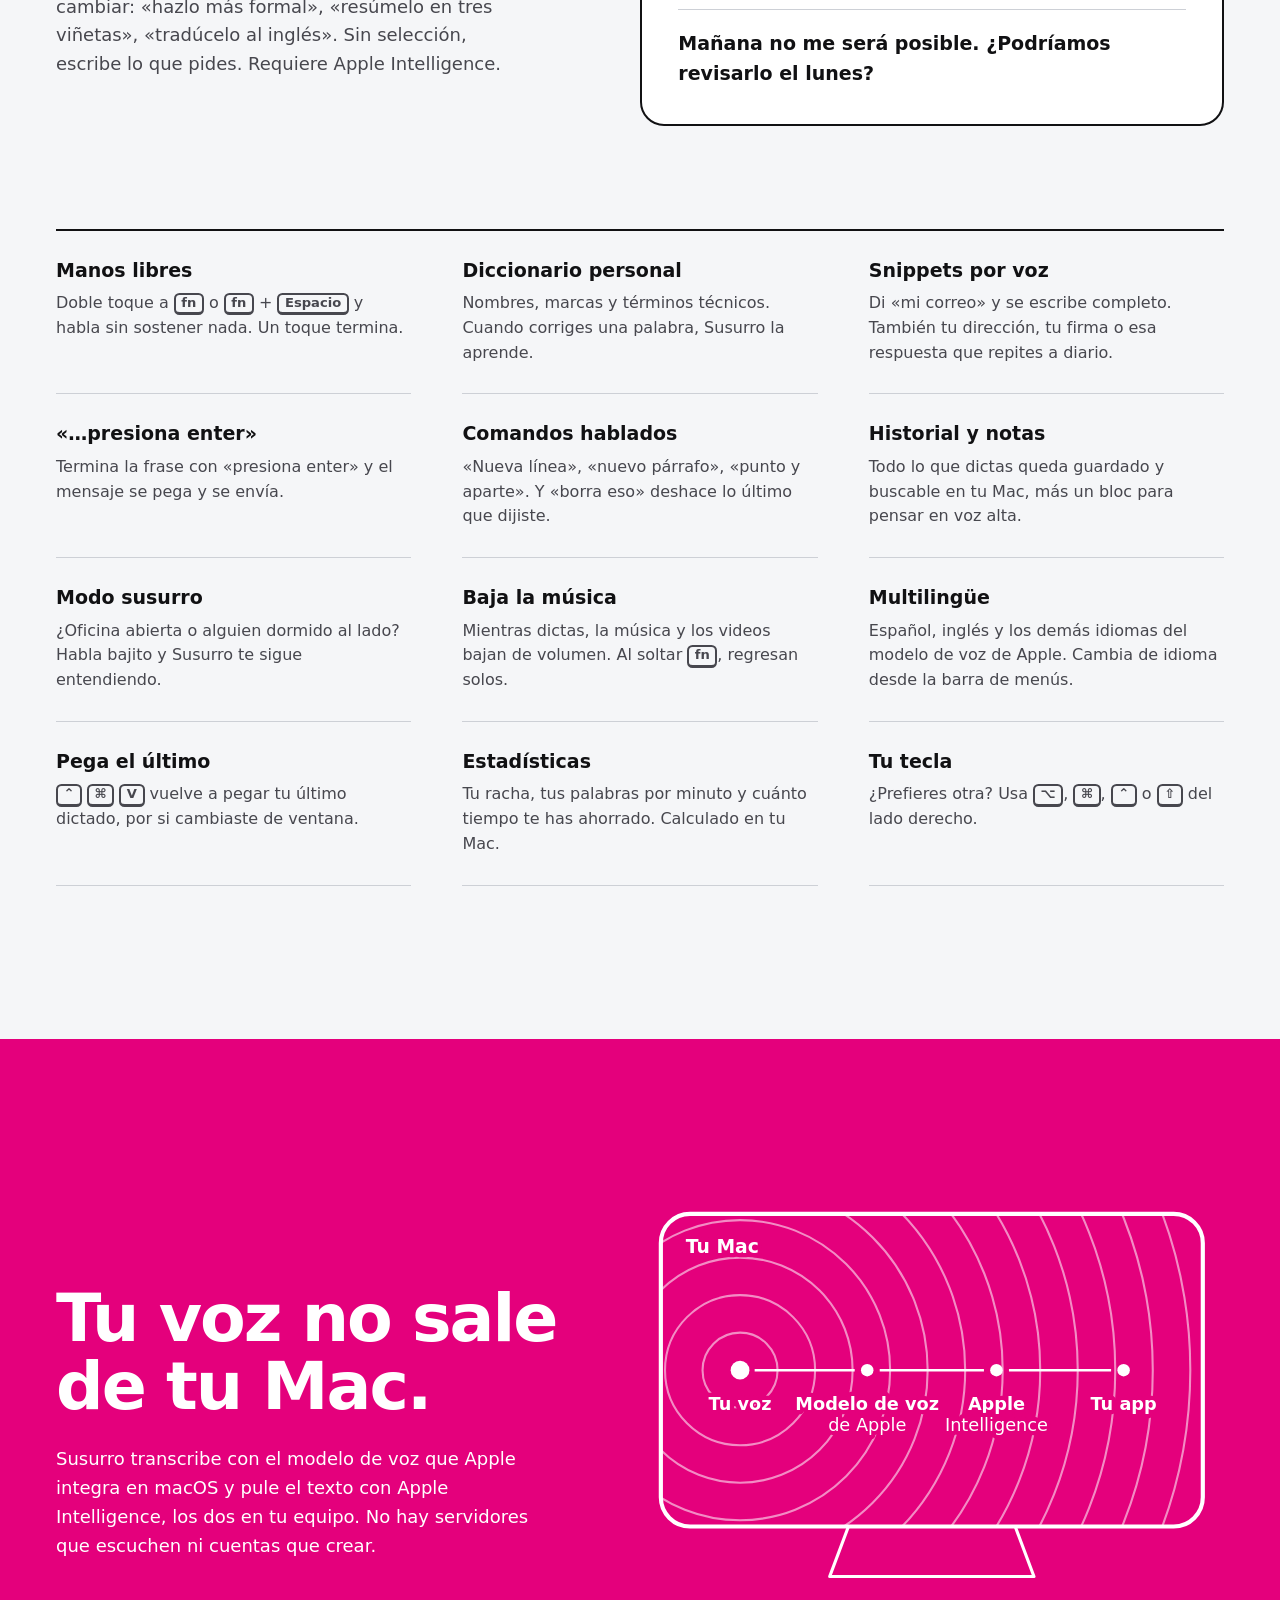
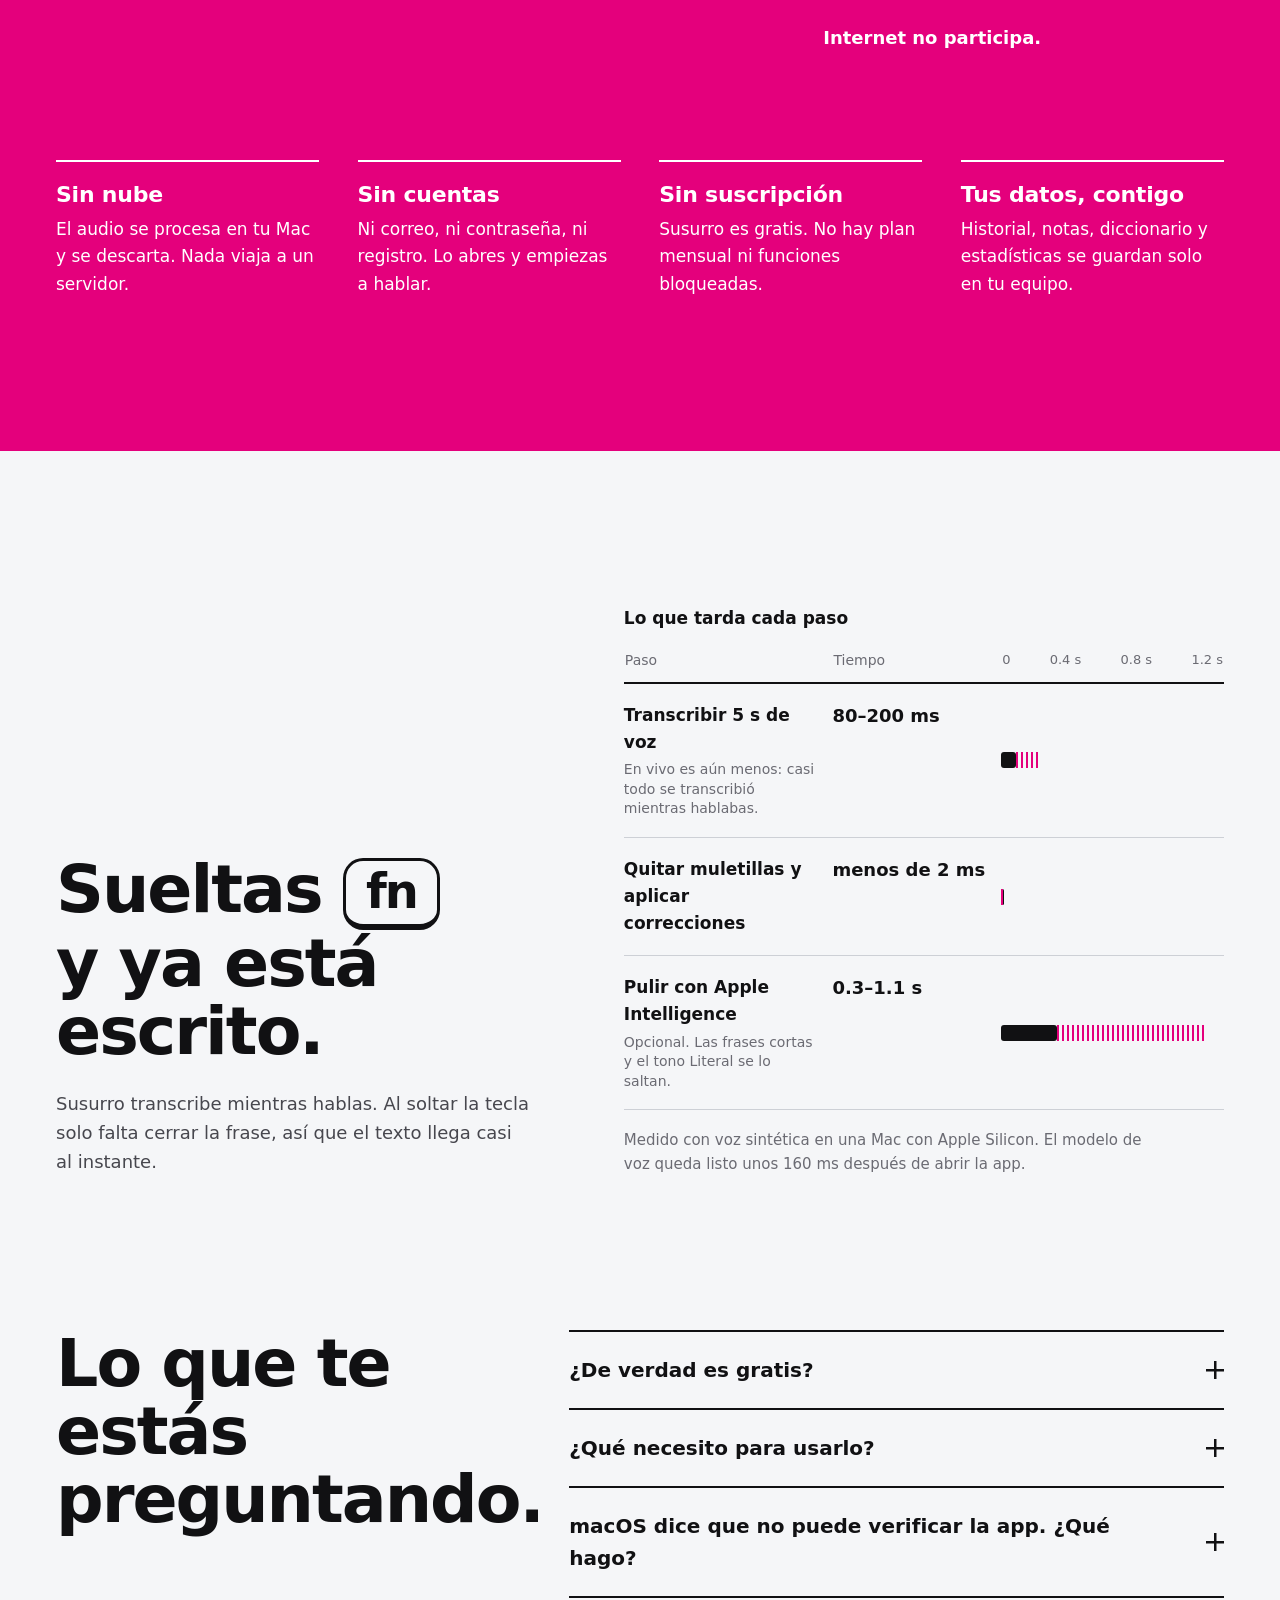
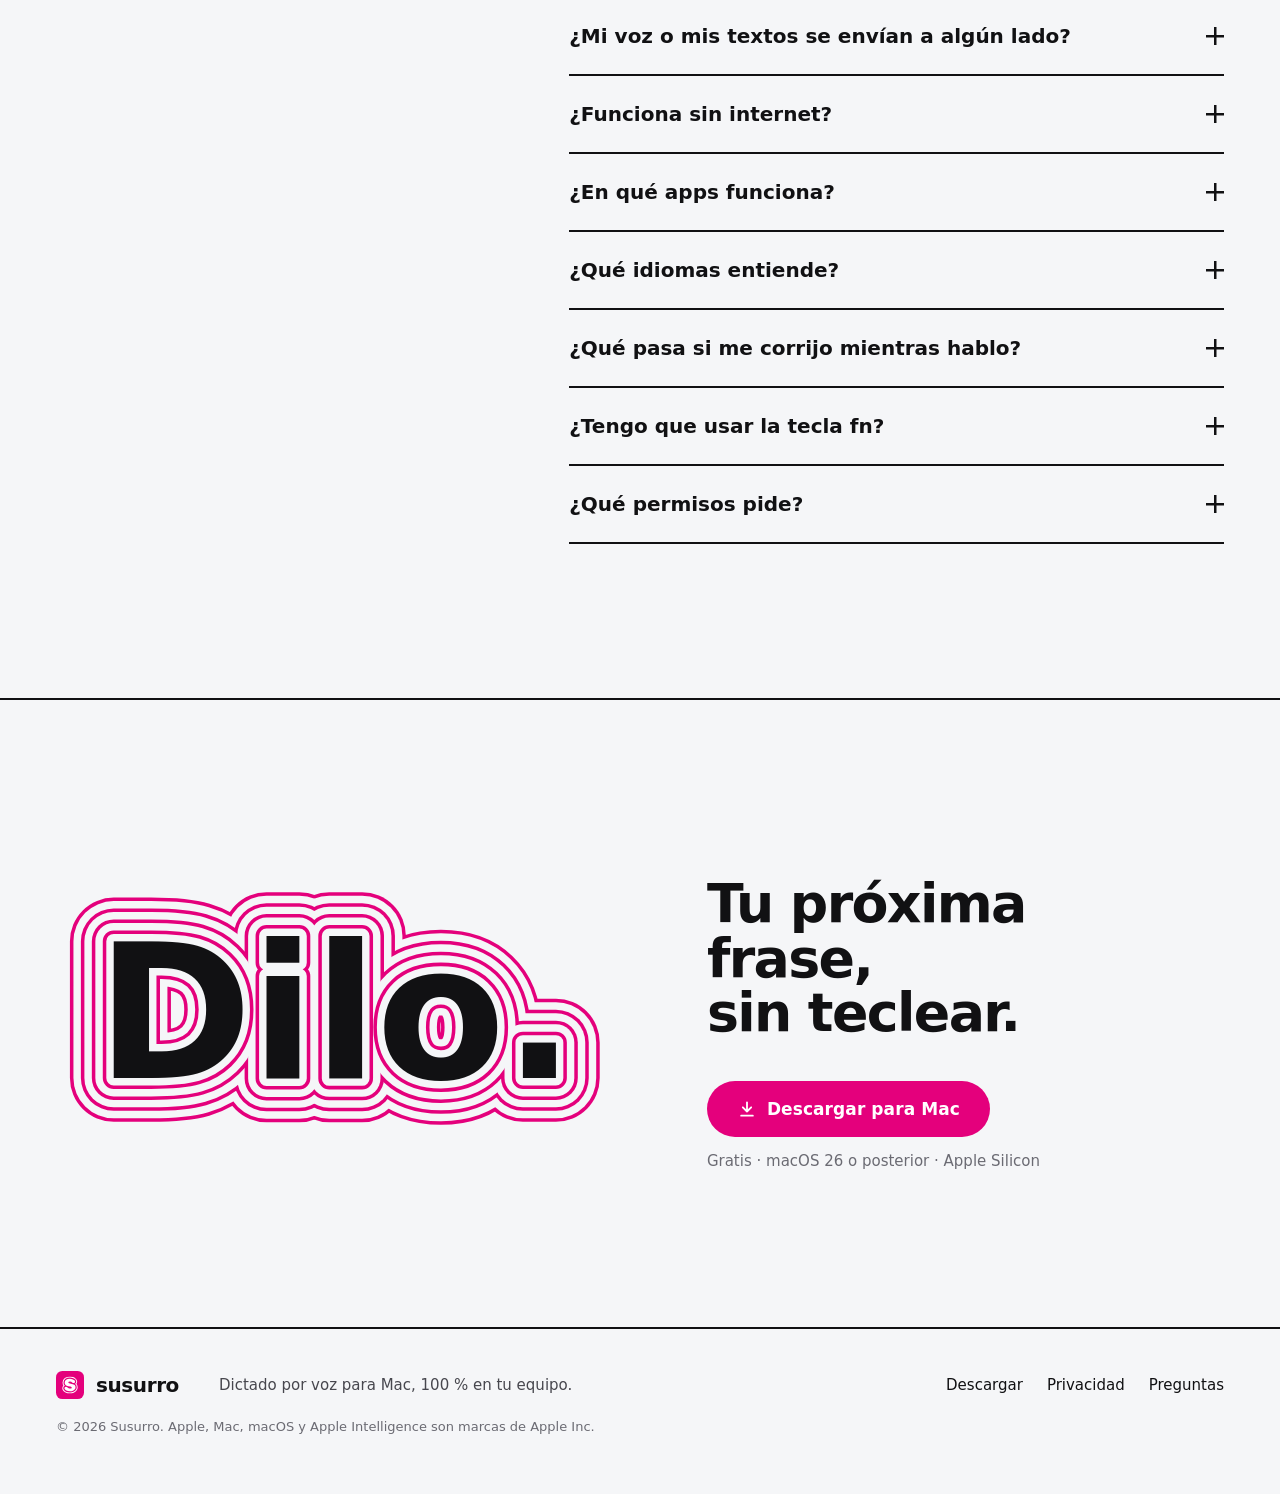
==== commit 12b77821: "fix: rellenar las palabras dictadas de la hoja para que se lean Co-Authored-By: Claude Opus 5.5 <nor" ====
--- a/index.html
+++ b/index.html
@@ -37,7 +37,7 @@
   </script>
   <link rel="icon" href="favicon.svg?v=4" type="image/svg+xml">
   <link rel="preload" href="fonts/jost-latin.woff2" as="font" type="font/woff2" crossorigin>
-  <link rel="stylesheet" href="styles.css?v=14">
+  <link rel="stylesheet" href="styles.css?v=15">
   <script>document.documentElement.classList.add("js");</script>
 </head>
 <body>
@@ -441,6 +441,6 @@
       </g>
     </symbol>
   </svg>
-  <script src="app.js?v=14" defer></script>
+  <script src="app.js?v=15" defer></script>
 </body>
 </html>
--- a/styles.css
+++ b/styles.css
@@ -203,9 +203,11 @@
 .sheet-head span { color: var(--ink-3); margin-right: 6px; }
 .sheet-body { min-height: 9.6em; font-size: 1.1875rem; line-height: 1.55; font-weight: 450; }
 .sheet-body p + p { margin-top: .7em; }
-.sheet-body .w { display: inline-block; color: transparent; -webkit-text-stroke: .9px var(--voice); font-family: "Jost Voice", var(--sans); font-weight: 600; margin-right: .26em; }
+.sheet-body .w { display: inline-block; color: transparent; -webkit-text-stroke: .9px var(--voice); font-family: "Jost Voice", var(--sans); font-weight: 600; margin-right: .26em; transition: color .35s, -webkit-text-stroke-color .35s; }
+/* A este tamaño el contorno no se lee: la palabra llega hueca y se rellena al asentarse */
+.sheet-body .w.set { color: var(--voice-ink); -webkit-text-stroke-color: transparent; }
 .sheet-body .listen-caret { display: inline-block; width: 2px; height: 1.1em; vertical-align: -.18em; background: var(--voice); animation: blink 1s steps(1) infinite; }
-.sheet-body.polishing .w { -webkit-text-stroke-color: var(--ink-3); transition: -webkit-text-stroke-color .3s; }
+.sheet-body.polishing .w { color: var(--ink-3); -webkit-text-stroke-color: transparent; }
 @keyframes blink { 50% { opacity: 0; } }
 .sheet-foot { display: flex; align-items: center; gap: 18px; padding: 16px 20px; border-top: 2px solid var(--ink); }
 
@@ -436,7 +438,6 @@
   .sheet-page { padding: 14px 18px 16px; }
   .sheet-head { margin-bottom: 12px; padding-bottom: 10px; }
   .sheet-body { min-height: 6.2em; }
-  .sheet-body .w { color: var(--voice-ink); -webkit-text-stroke: 0; }
   .bound-steps text { display: none; }
   .bound-list { display: grid; gap: 6px; margin-top: 16px; padding-left: 1.3em; list-style: decimal; font-weight: 600; }
   .rw-hero { width: calc(100% + 6px); height: auto; }
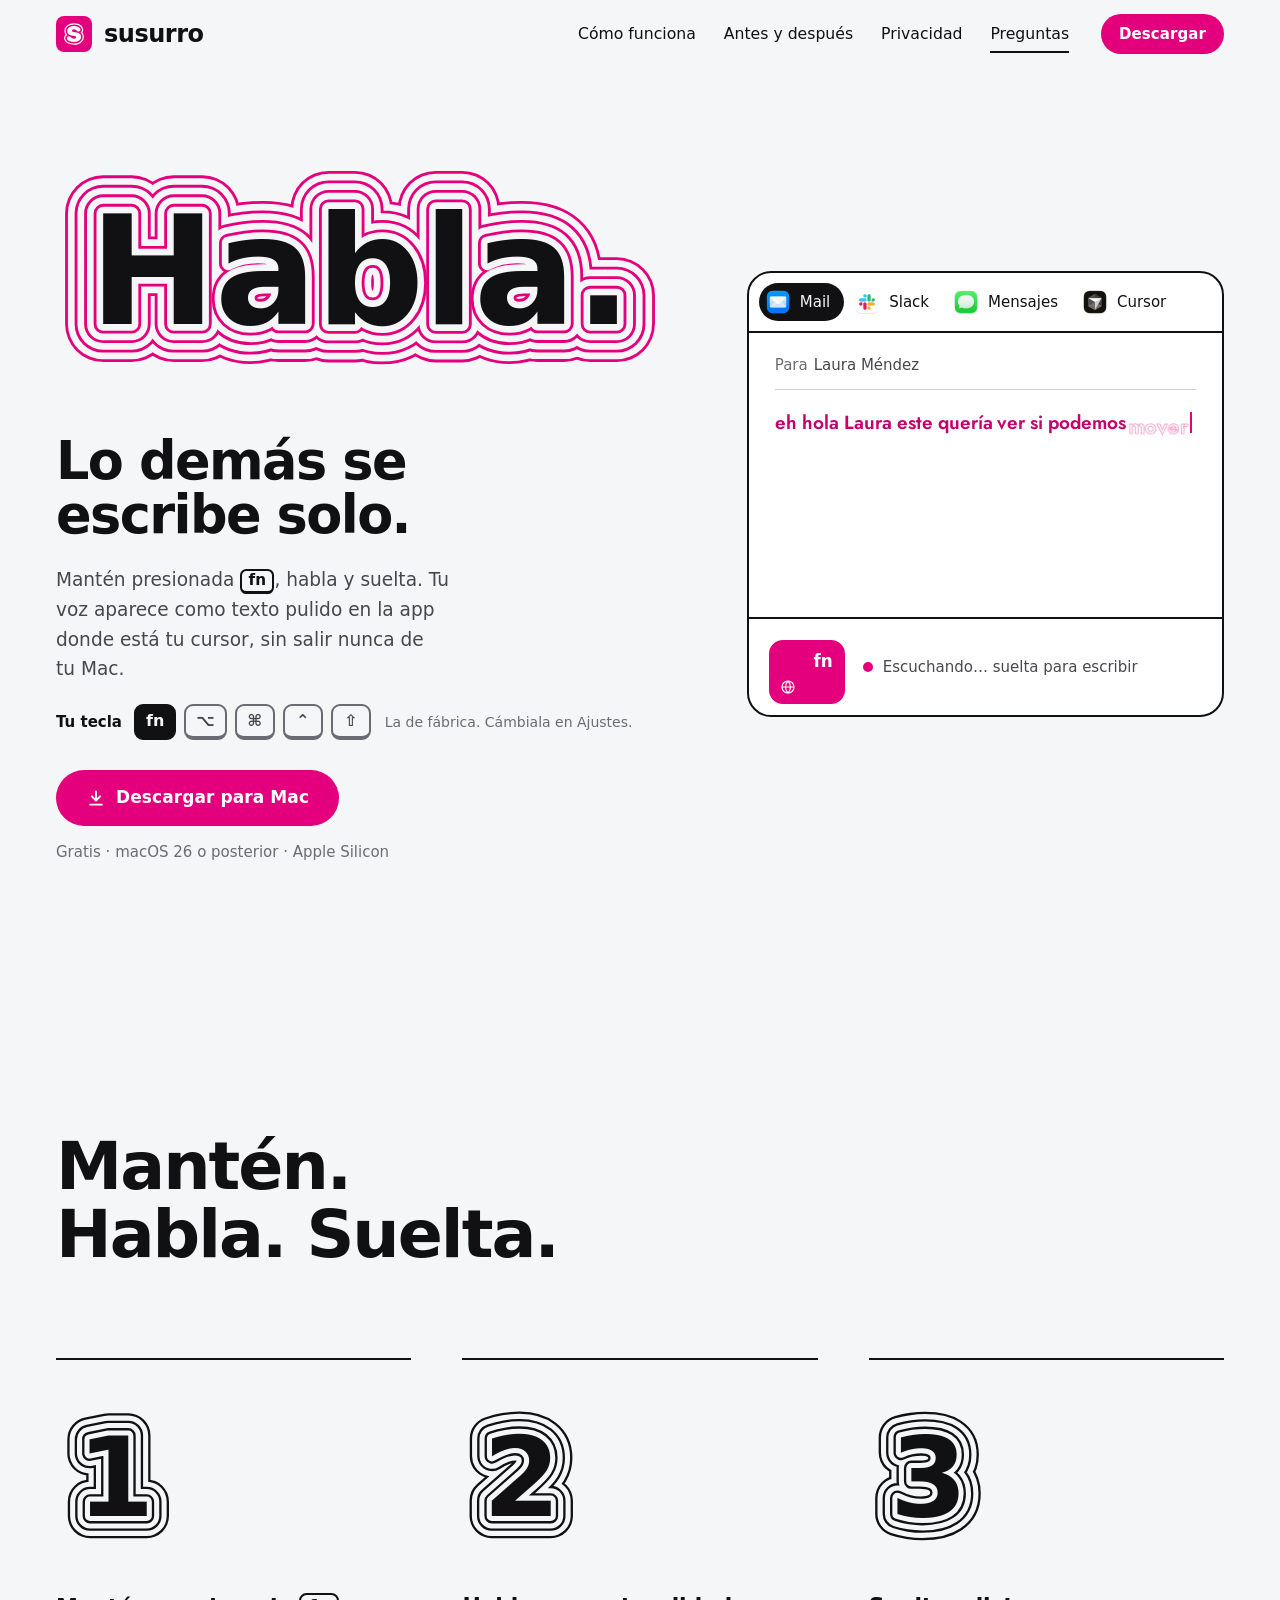
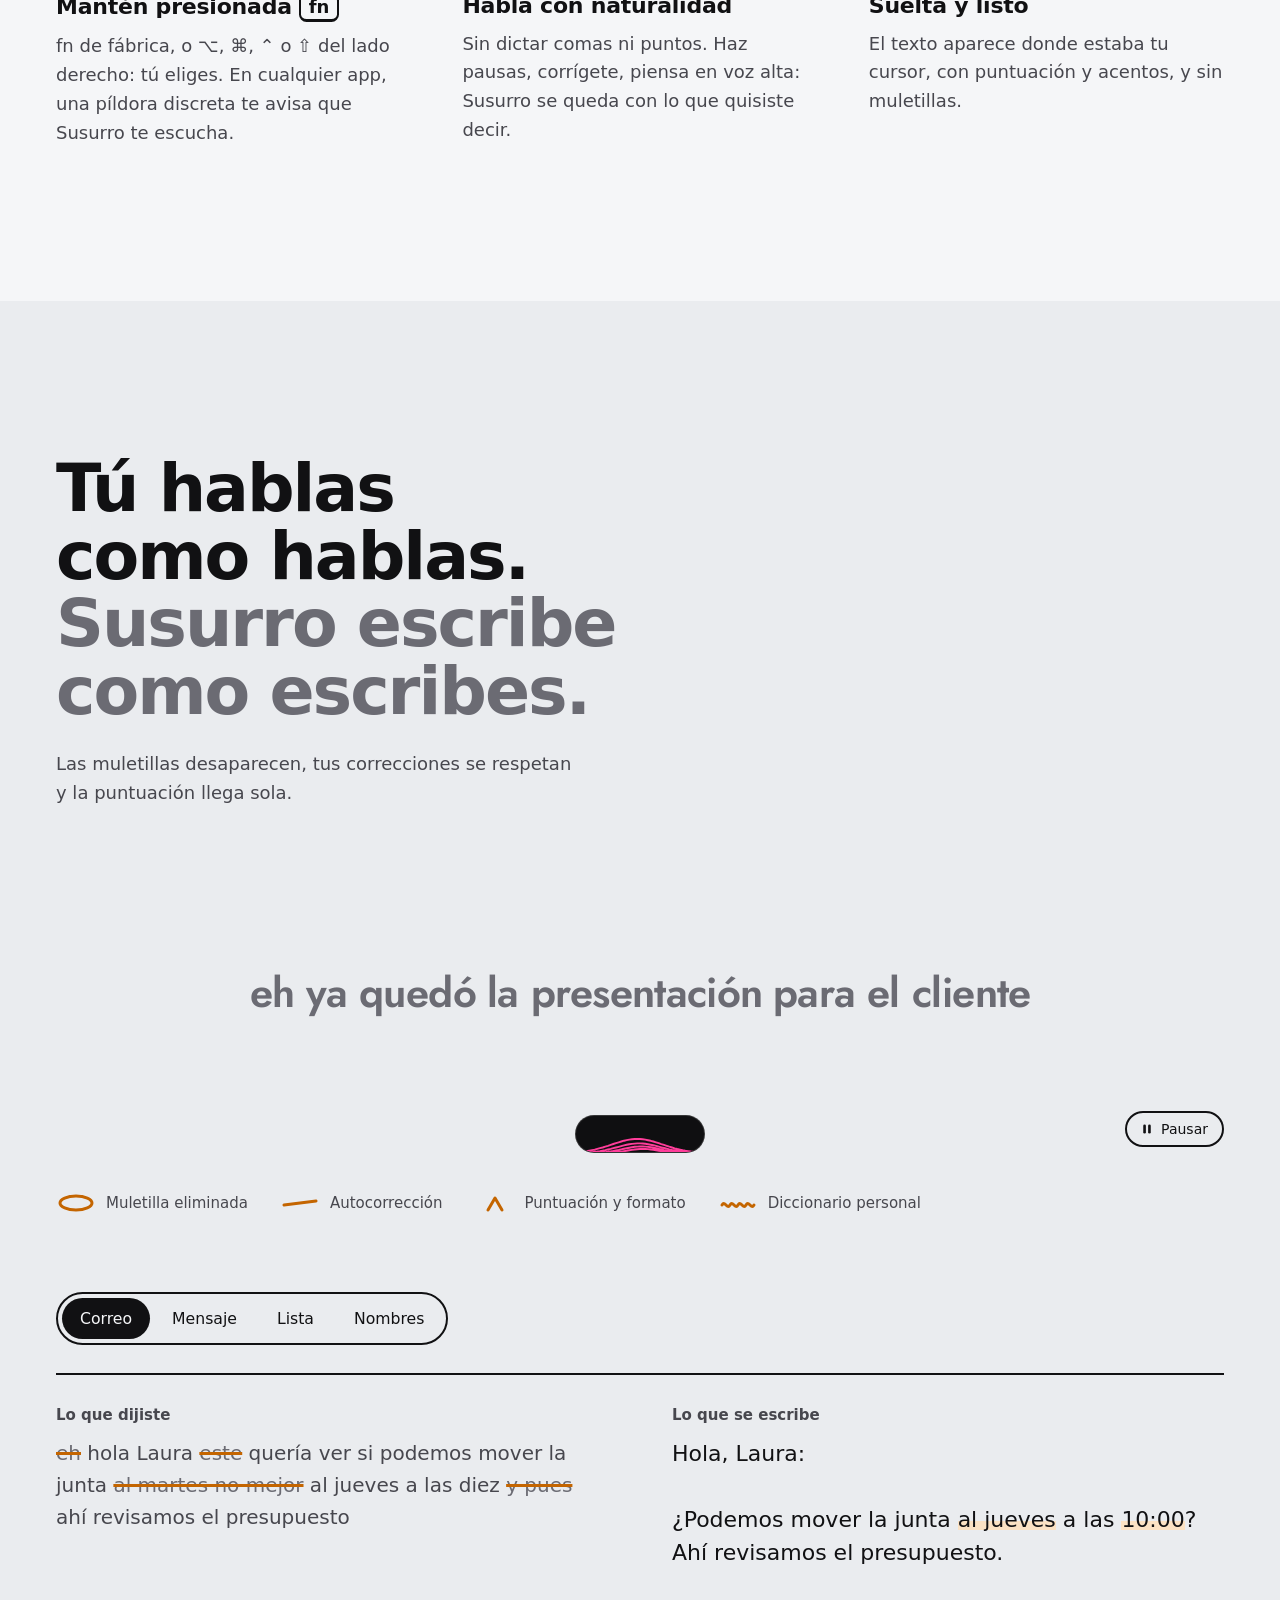
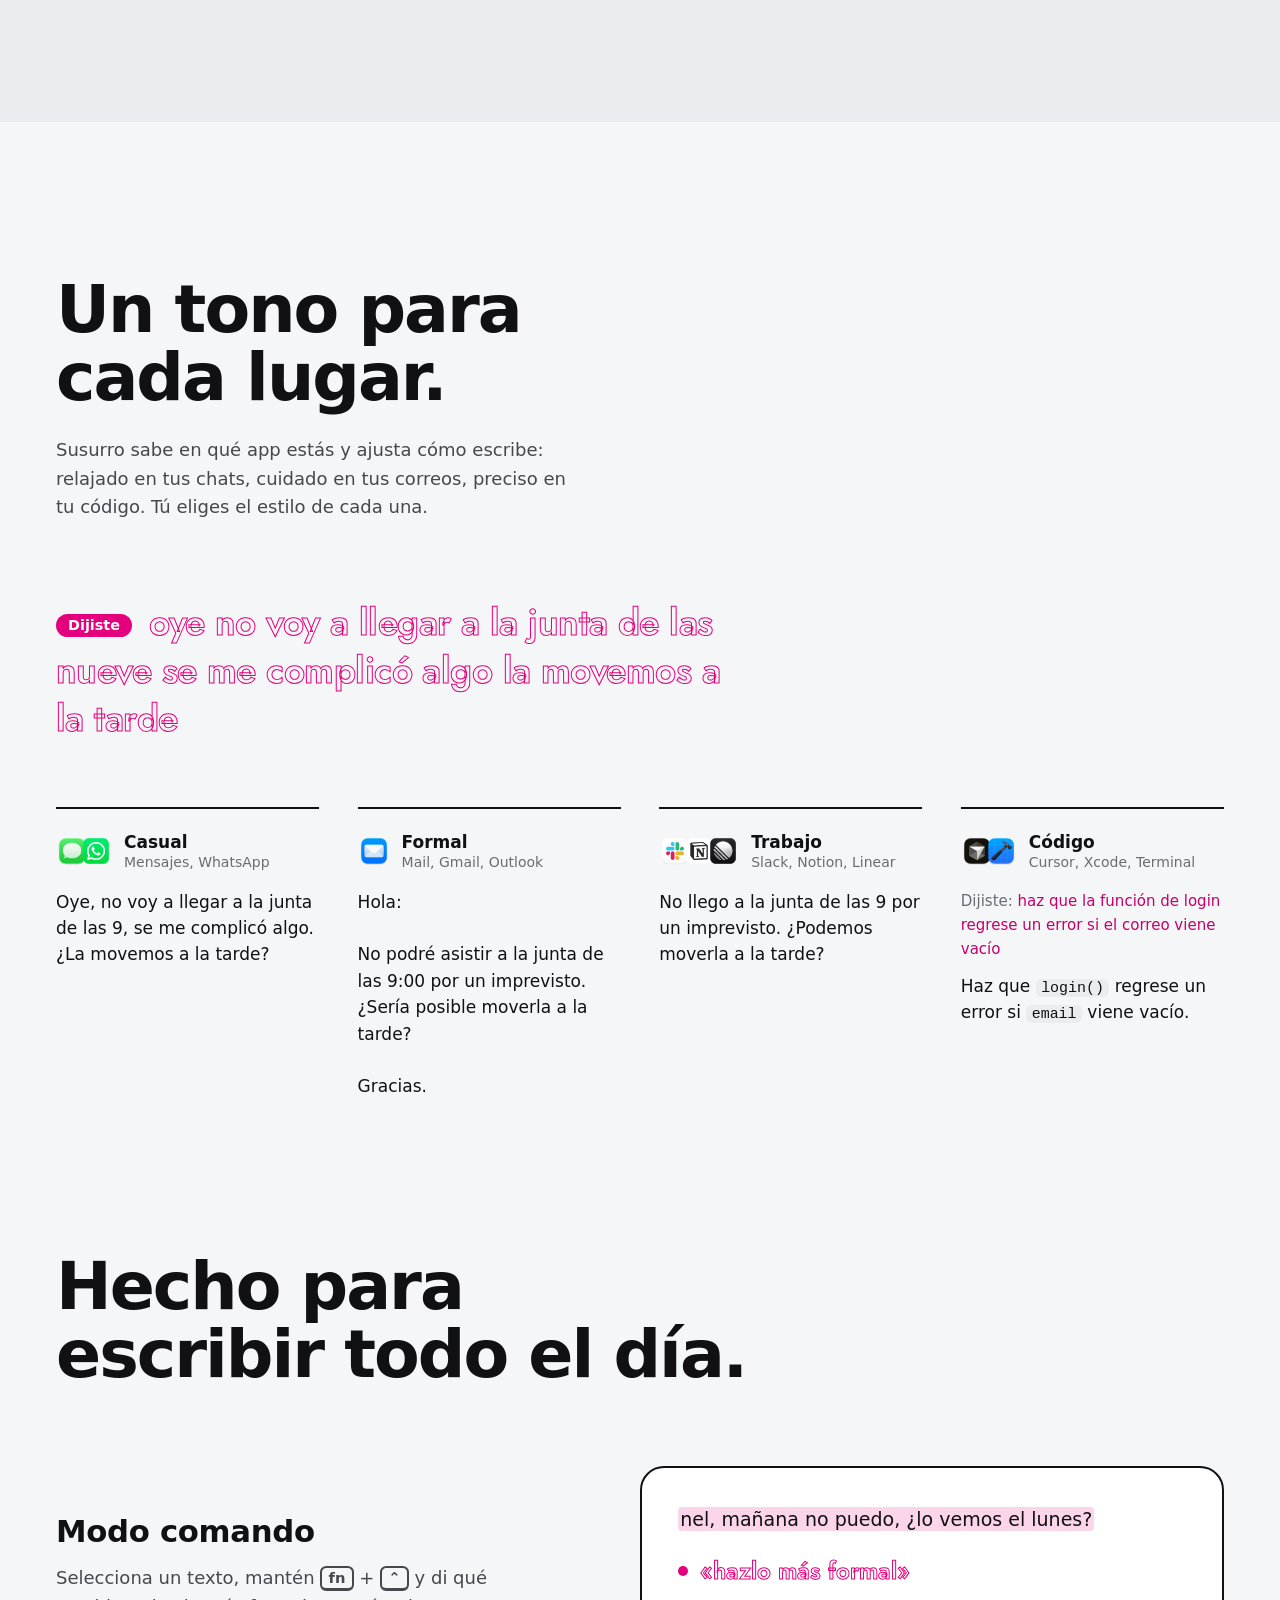
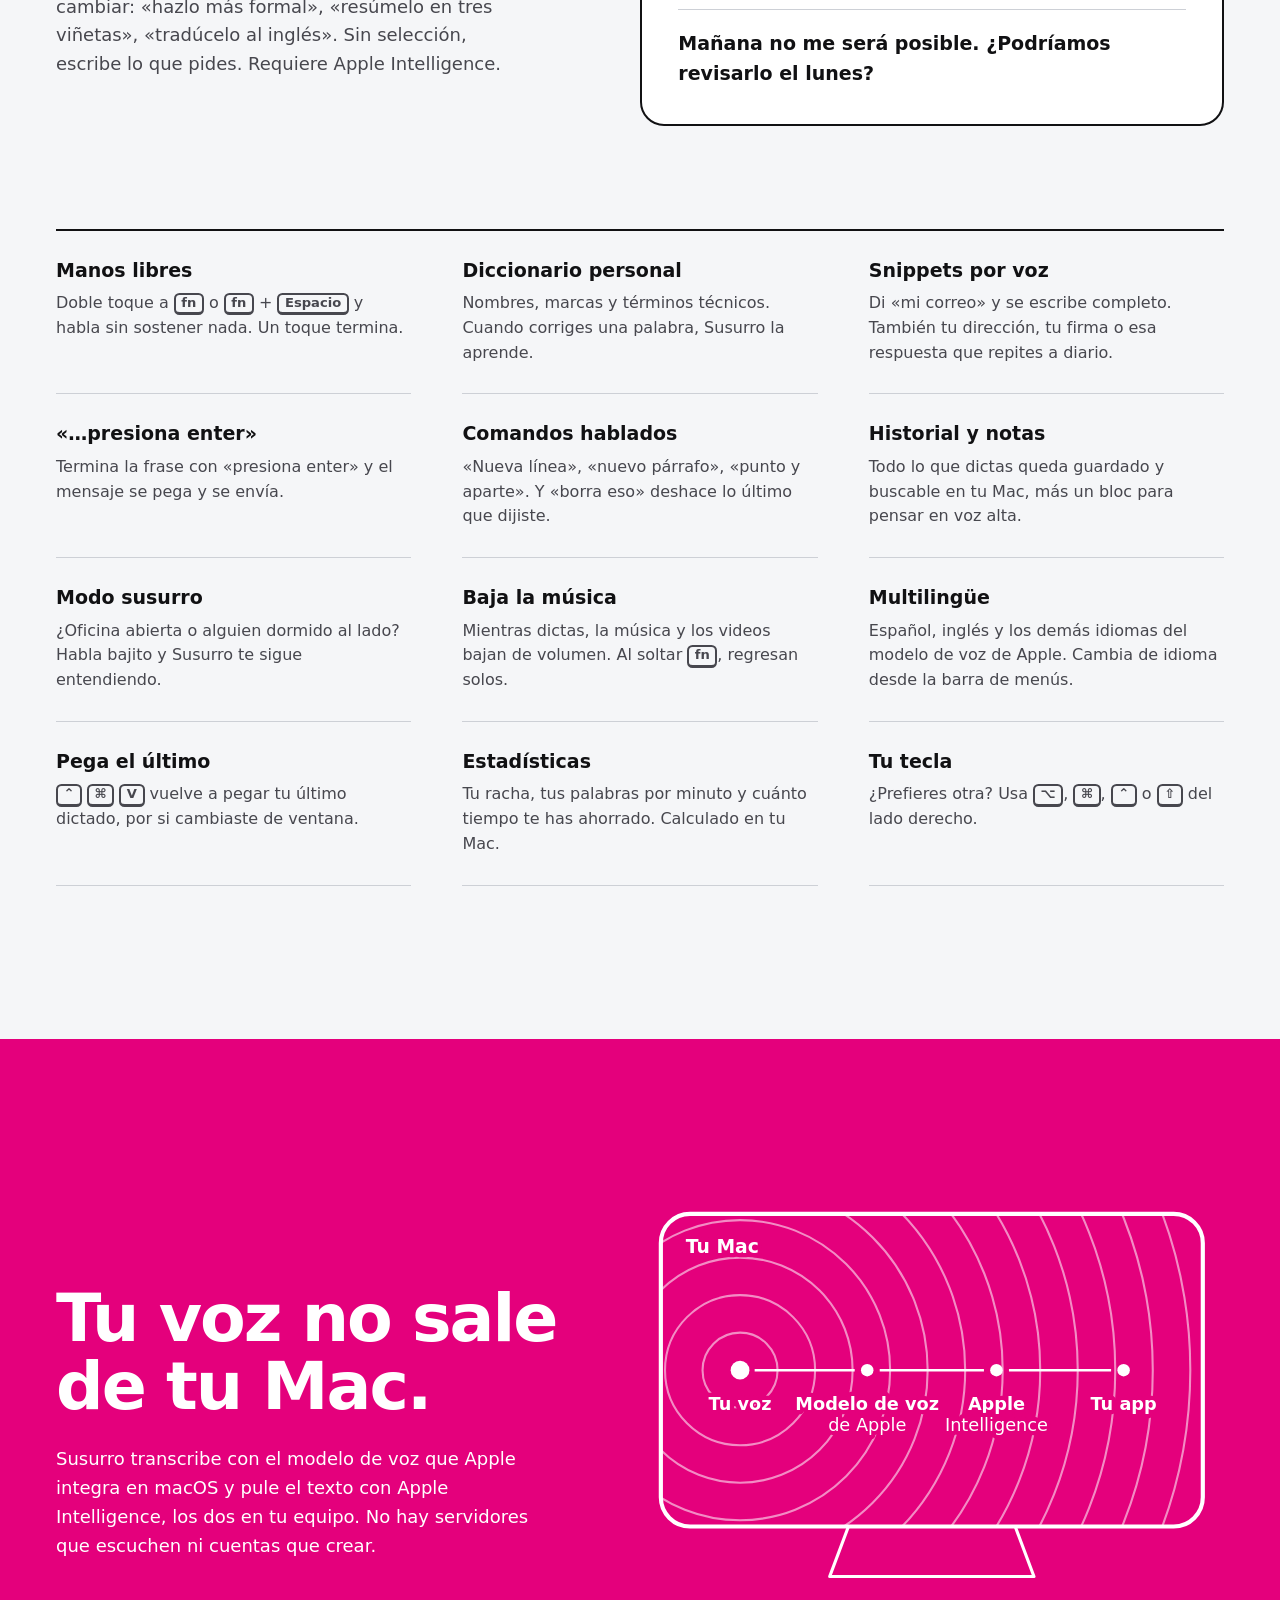
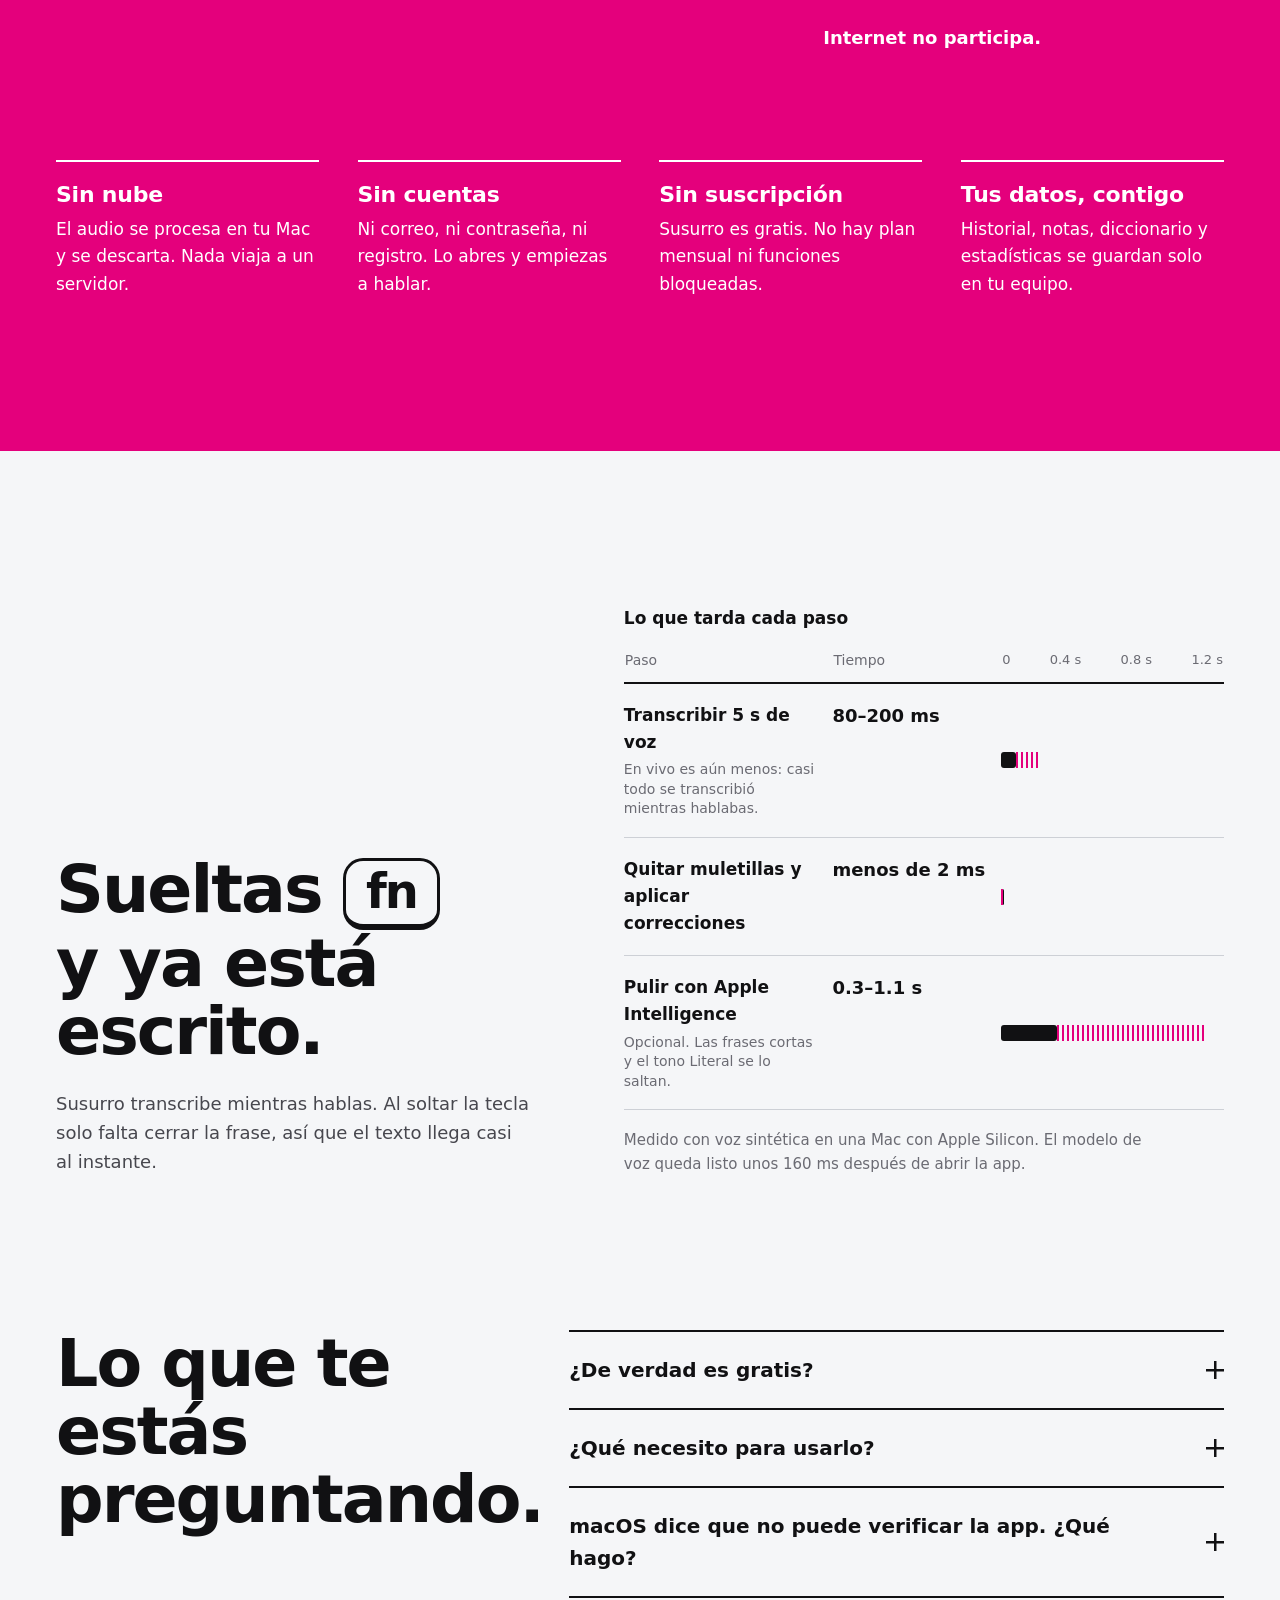
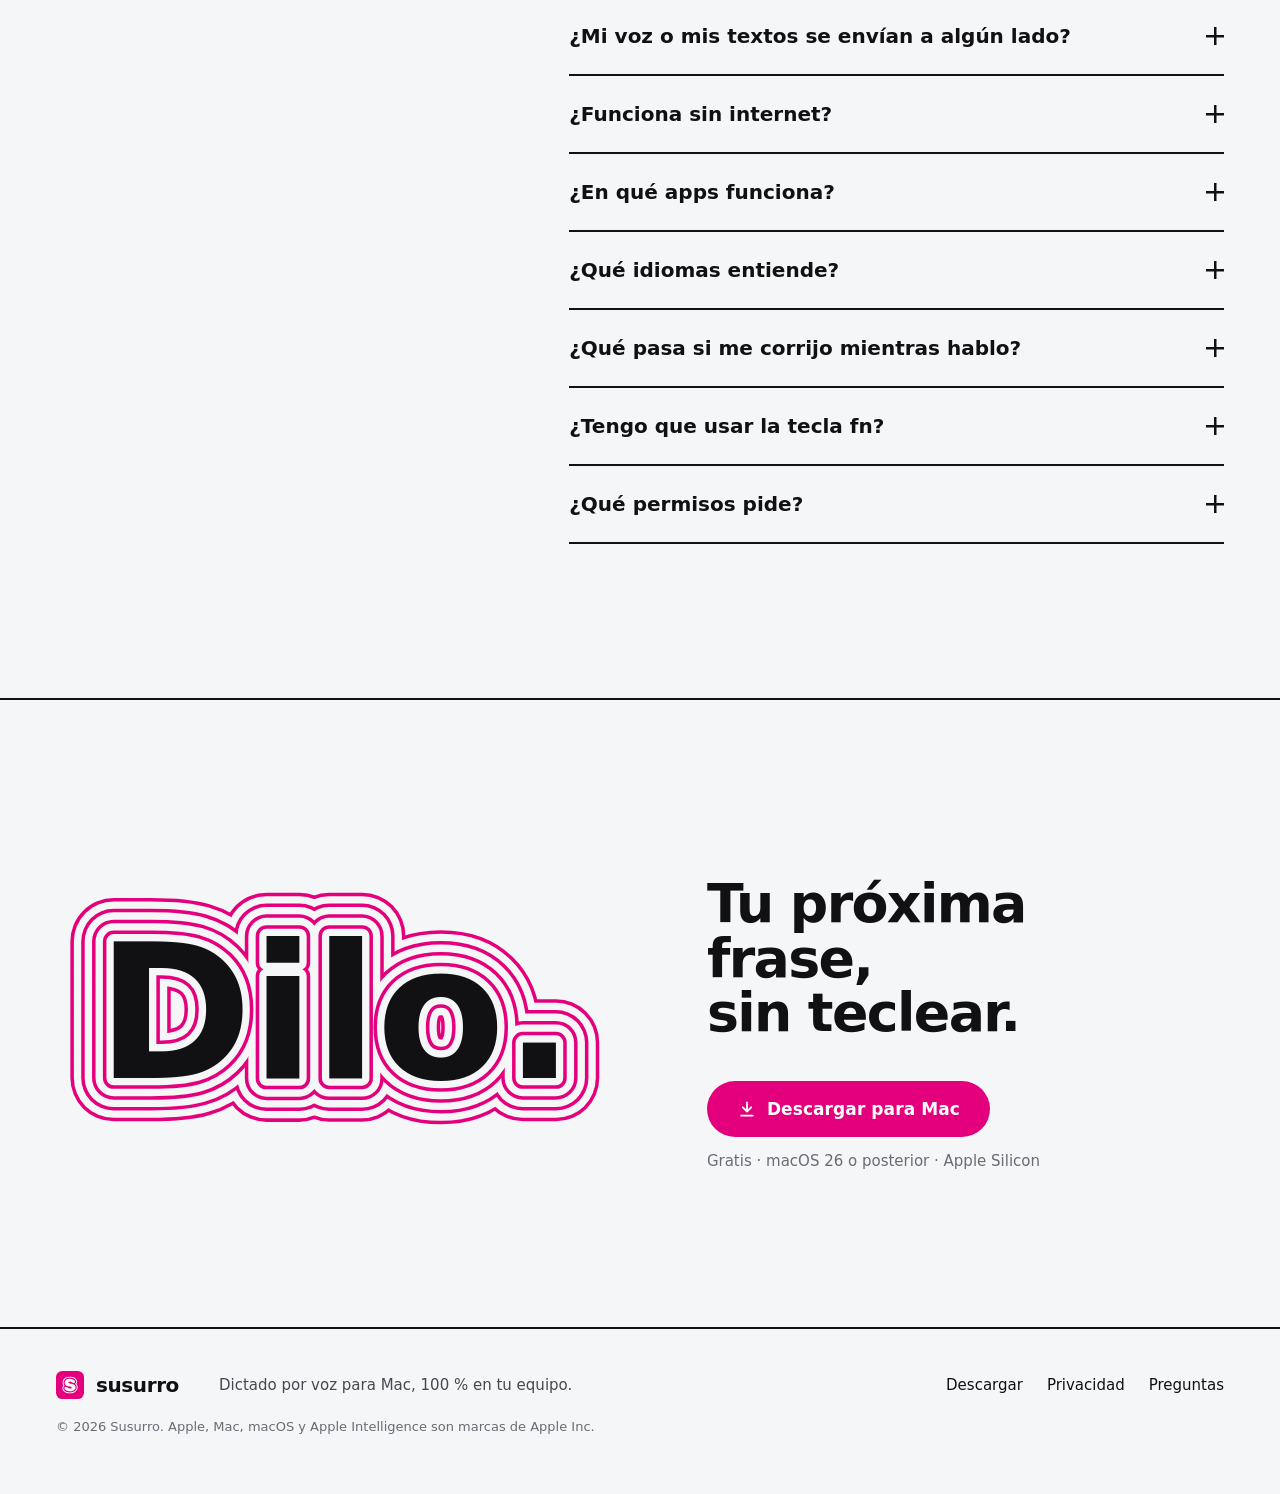
==== commit af224eab: "feat: medir visitas y descargas con Umami propio El script se sirve desde stats.gomflo.dev (instalac" ====
--- a/index.html
+++ b/index.html
@@ -39,6 +39,7 @@
   <link rel="preload" href="fonts/jost-latin.woff2" as="font" type="font/woff2" crossorigin>
   <link rel="stylesheet" href="styles.css?v=15">
   <script>document.documentElement.classList.add("js");</script>
+  <script defer src="https://stats.gomflo.dev/script.js" data-website-id="05e58194-9321-464c-a08d-d00c3d476241" data-domains="gomflo.dev"></script>
 </head>
 <body>
   <a class="skip" href="#contenido">Saltar al contenido</a>
@@ -55,7 +56,7 @@
         <a href="#privacidad">Privacidad</a>
         <a href="#preguntas">Preguntas</a>
       </nav>
-      <a class="btn btn-sm nav-cta" href="https://github.com/gomflo/susurro/releases/latest/download/Susurro.dmg">Descargar</a>
+      <a class="btn btn-sm nav-cta" href="https://github.com/gomflo/susurro/releases/latest/download/Susurro.dmg" data-umami-event="Descarga" data-umami-event-lugar="nav">Descargar</a>
       <button class="nav-menu" type="button" id="navMenu" aria-expanded="false" aria-controls="navLinks">
         <span class="sr-only">Menú</span><i></i><i></i>
       </button>
@@ -84,7 +85,7 @@
             <span class="key-pick-note" id="keyPickNote">La de fábrica. Cámbiala en Ajustes.</span>
           </div>
           <div class="cta">
-            <a class="btn btn-lg" href="https://github.com/gomflo/susurro/releases/latest/download/Susurro.dmg">
+            <a class="btn btn-lg" href="https://github.com/gomflo/susurro/releases/latest/download/Susurro.dmg" data-umami-event="Descarga" data-umami-event-lugar="hero">
               <svg class="i-dl" width="20" height="20" viewBox="0 0 24 24" aria-hidden="true"><path d="M12 4v11m-5-5 5 5 5-5M5 20h14"/></svg>
               Descargar para Mac
             </a>
@@ -402,7 +403,7 @@
           <h2 id="final-title">Tu próxima frase, sin teclear.</h2>
           <div class="final-act">
             <div>
-              <a class="btn btn-lg" href="https://github.com/gomflo/susurro/releases/latest/download/Susurro.dmg">
+              <a class="btn btn-lg" href="https://github.com/gomflo/susurro/releases/latest/download/Susurro.dmg" data-umami-event="Descarga" data-umami-event-lugar="cierre">
                 <svg class="i-dl" width="20" height="20" viewBox="0 0 24 24" aria-hidden="true"><path d="M12 4v11m-5-5 5 5 5-5M5 20h14"/></svg>
                 Descargar para Mac
               </a>
@@ -422,7 +423,7 @@
       </a>
       <p>Dictado por voz para Mac, 100 % en tu equipo.</p>
       <nav aria-label="Pie de página">
-        <a href="https://github.com/gomflo/susurro/releases/latest/download/Susurro.dmg">Descargar</a>
+        <a href="https://github.com/gomflo/susurro/releases/latest/download/Susurro.dmg" data-umami-event="Descarga" data-umami-event-lugar="pie">Descargar</a>
         <a href="#privacidad">Privacidad</a>
         <a href="#preguntas">Preguntas</a>
       </nav>
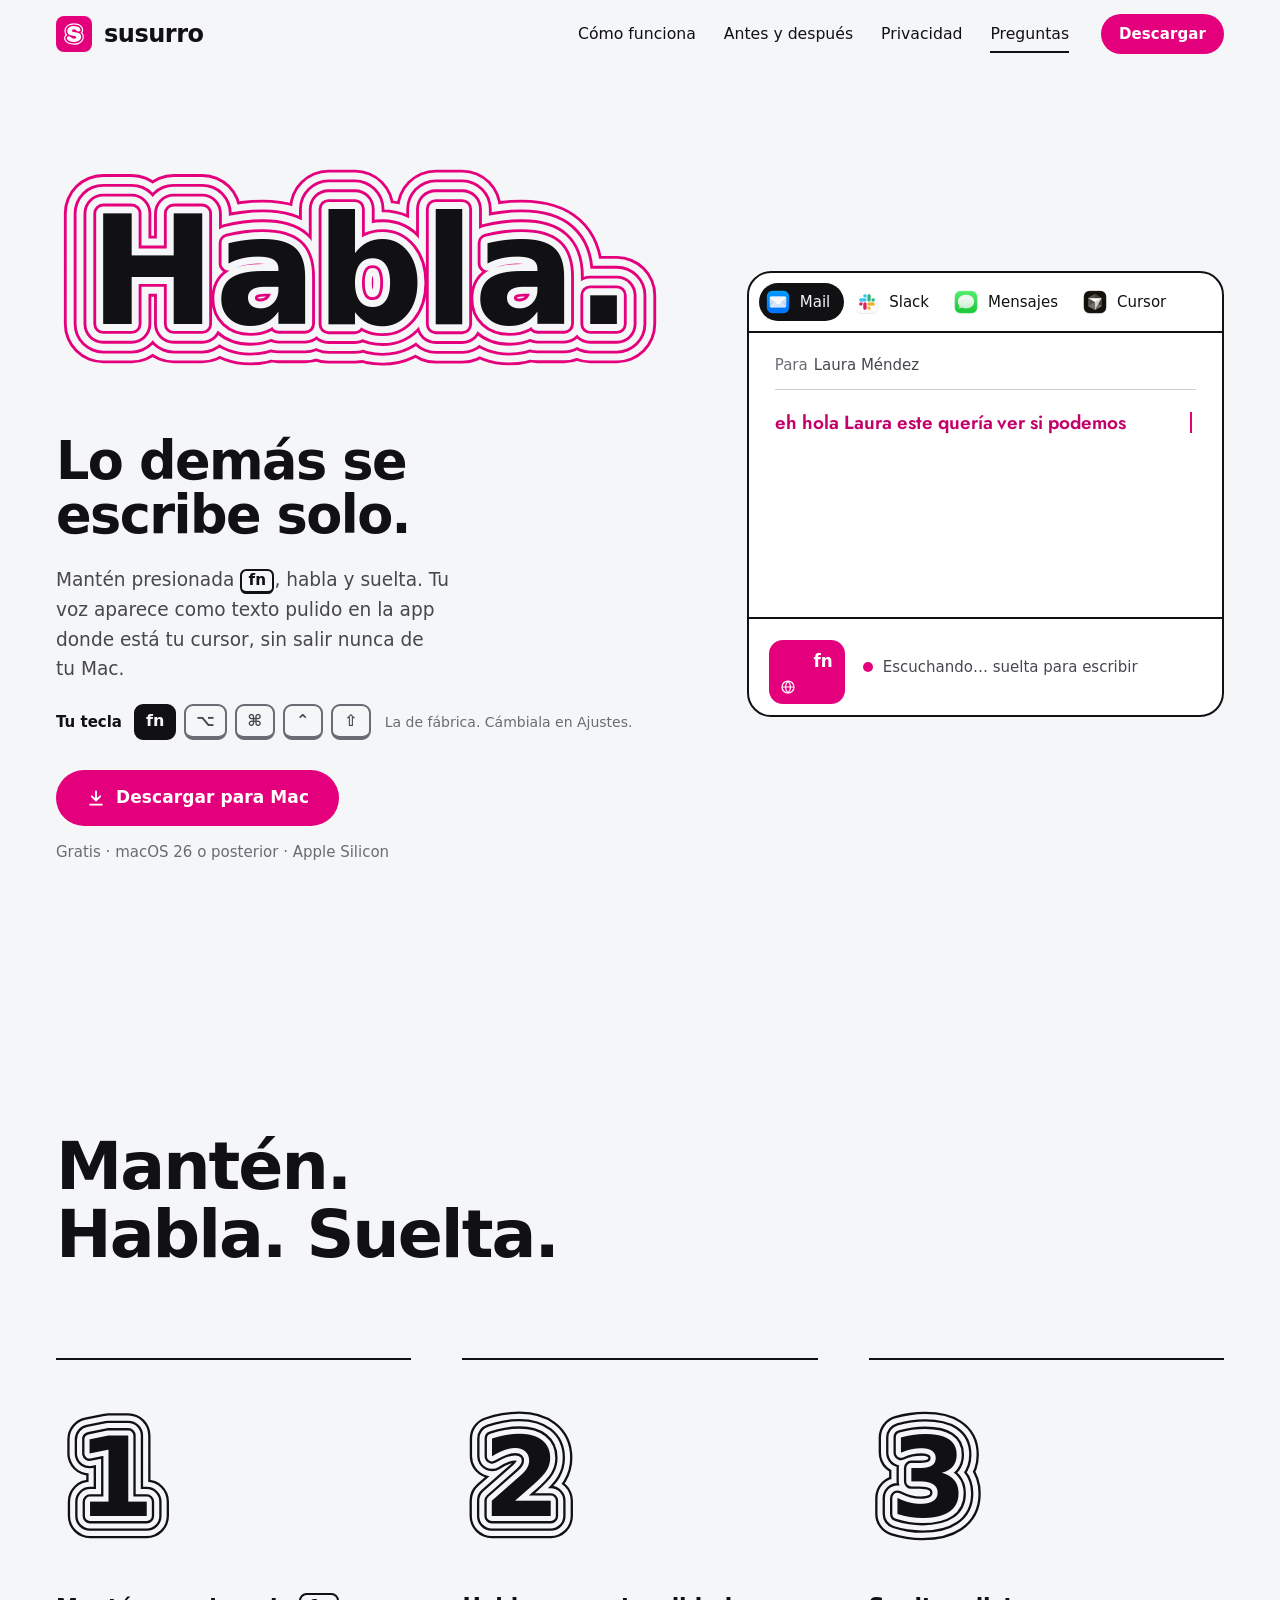
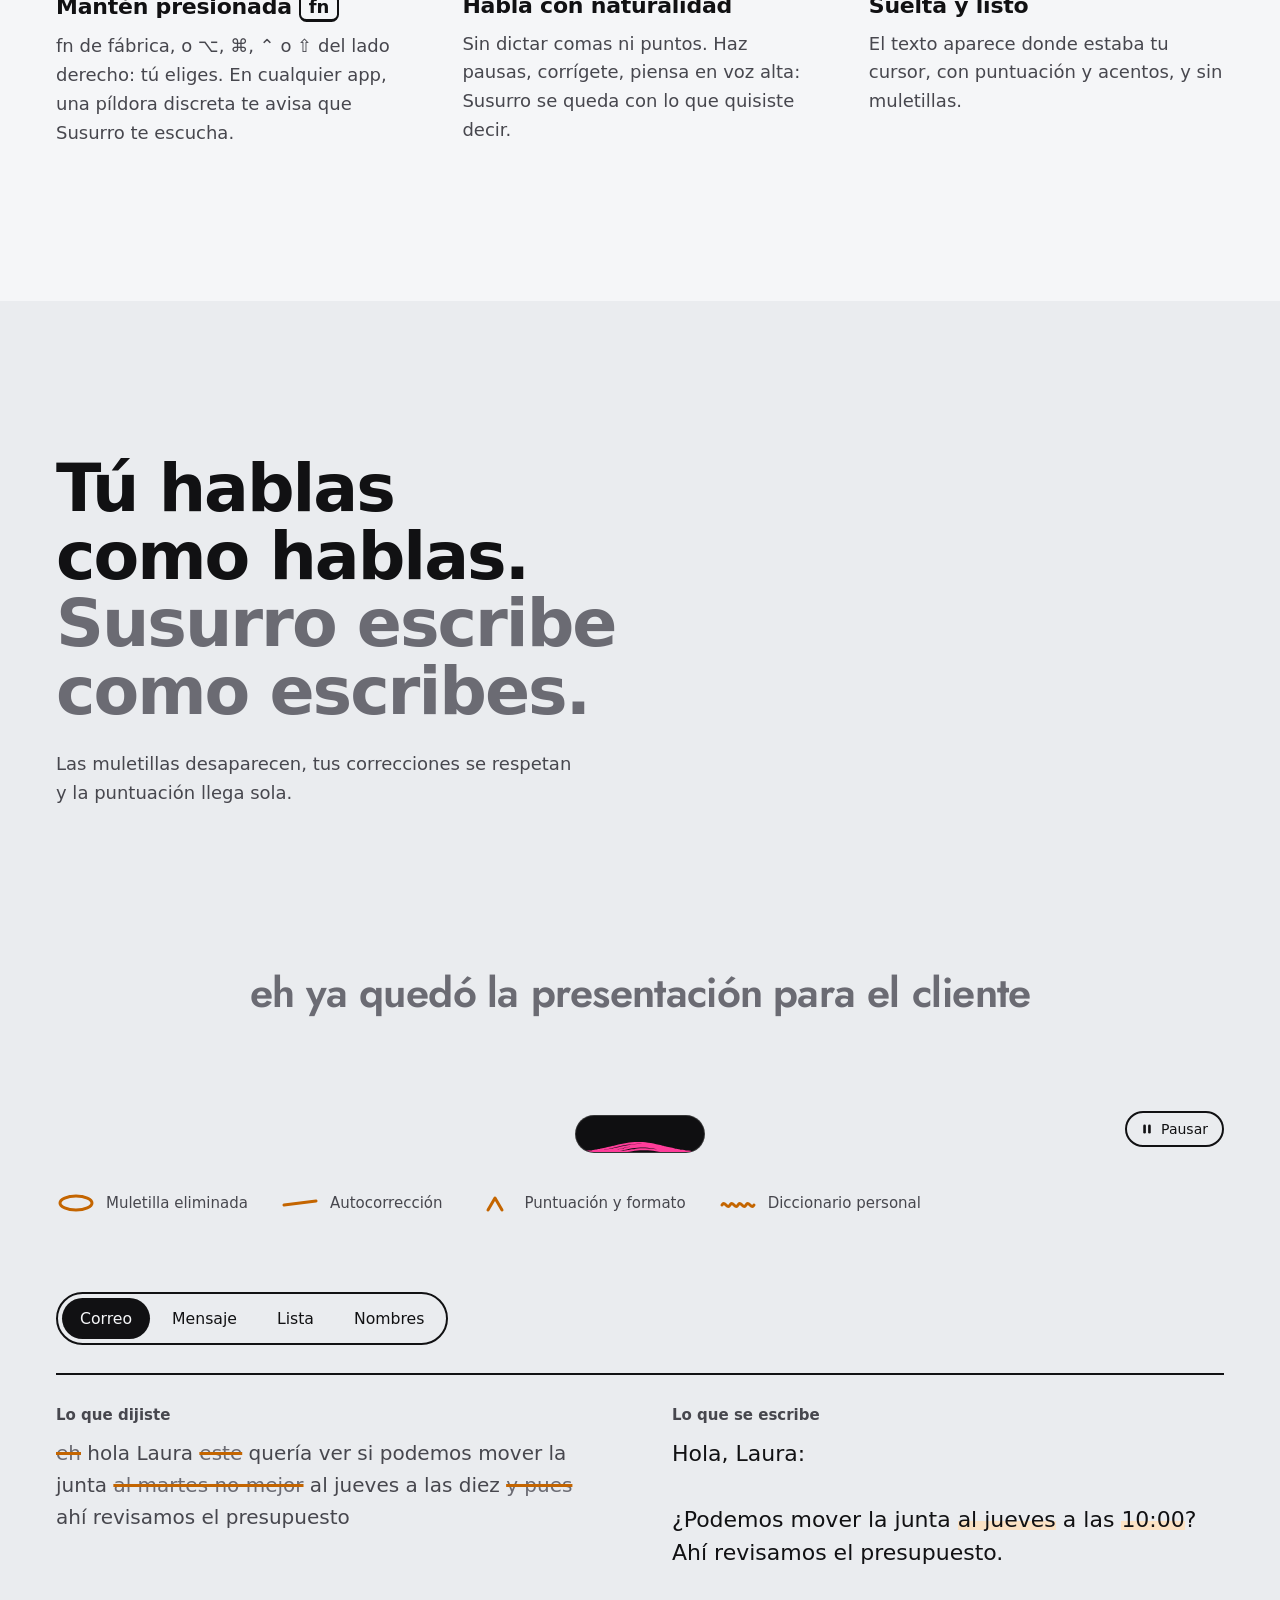
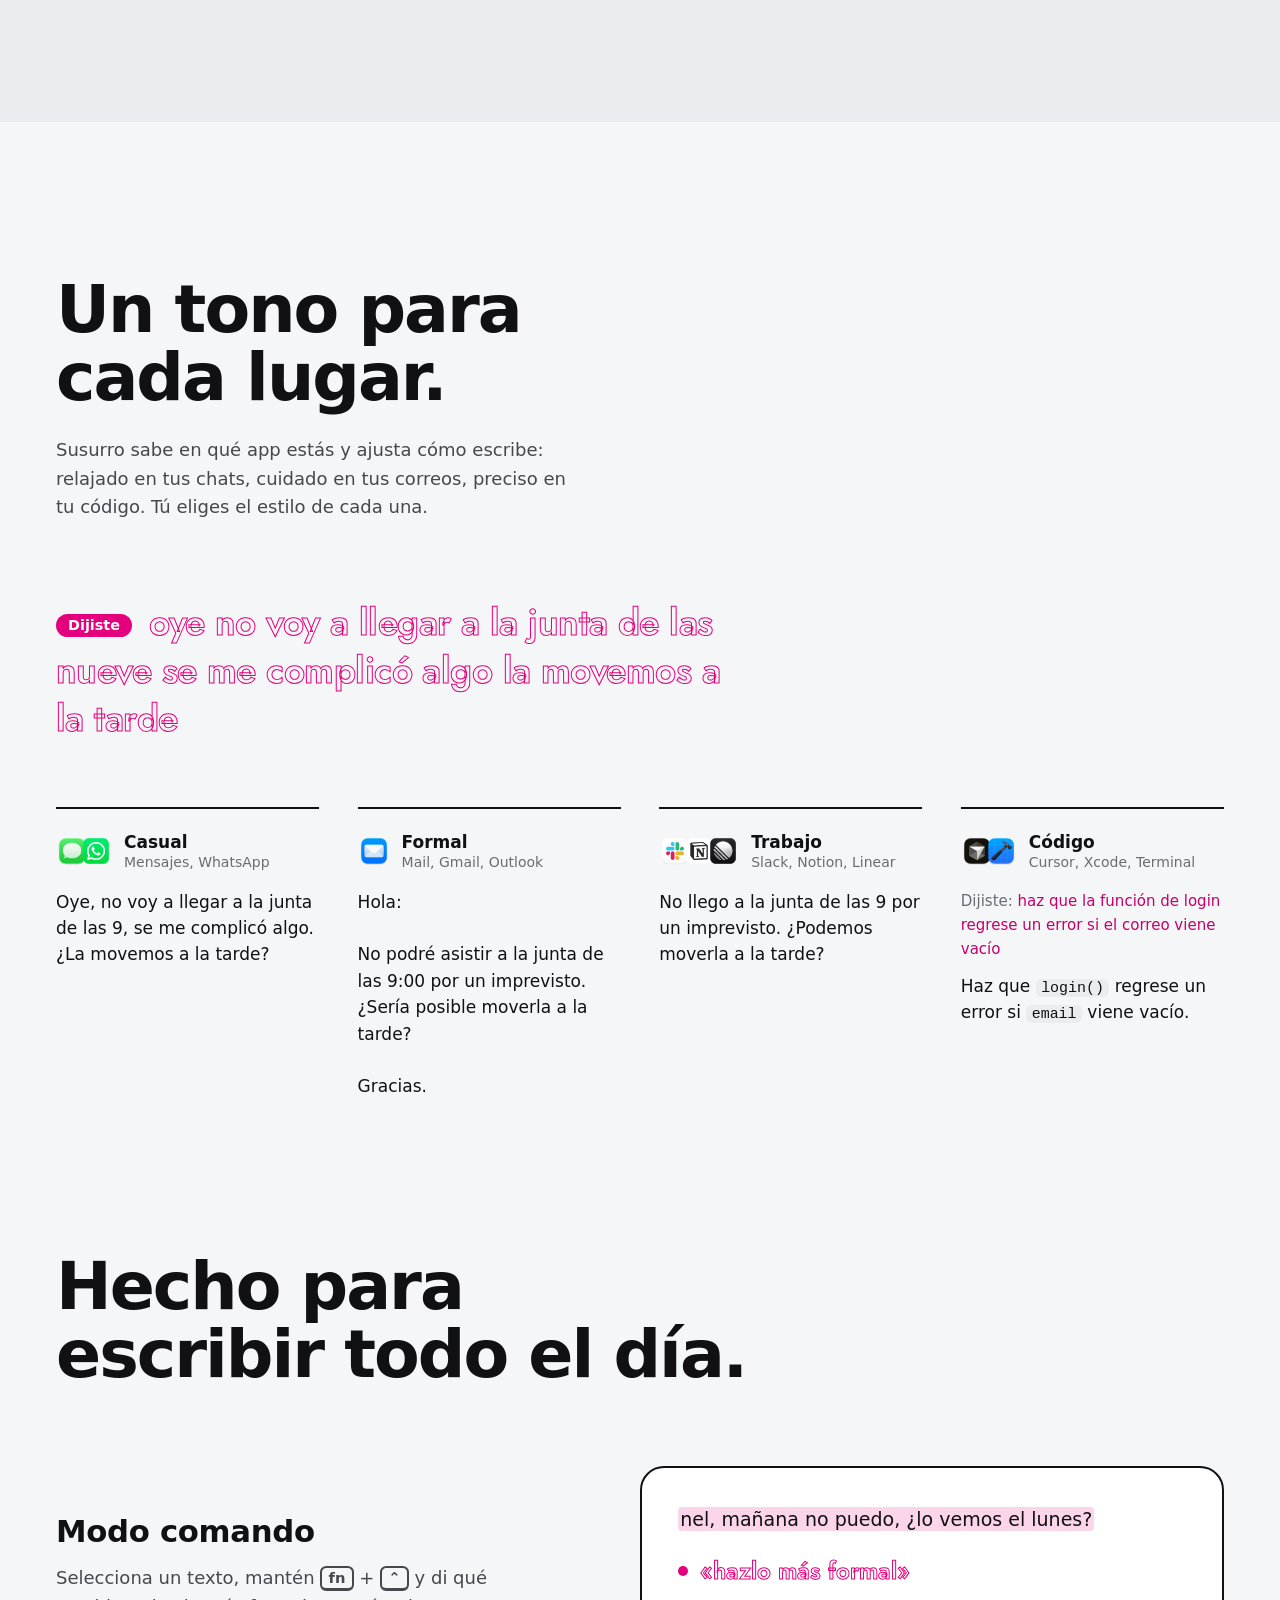
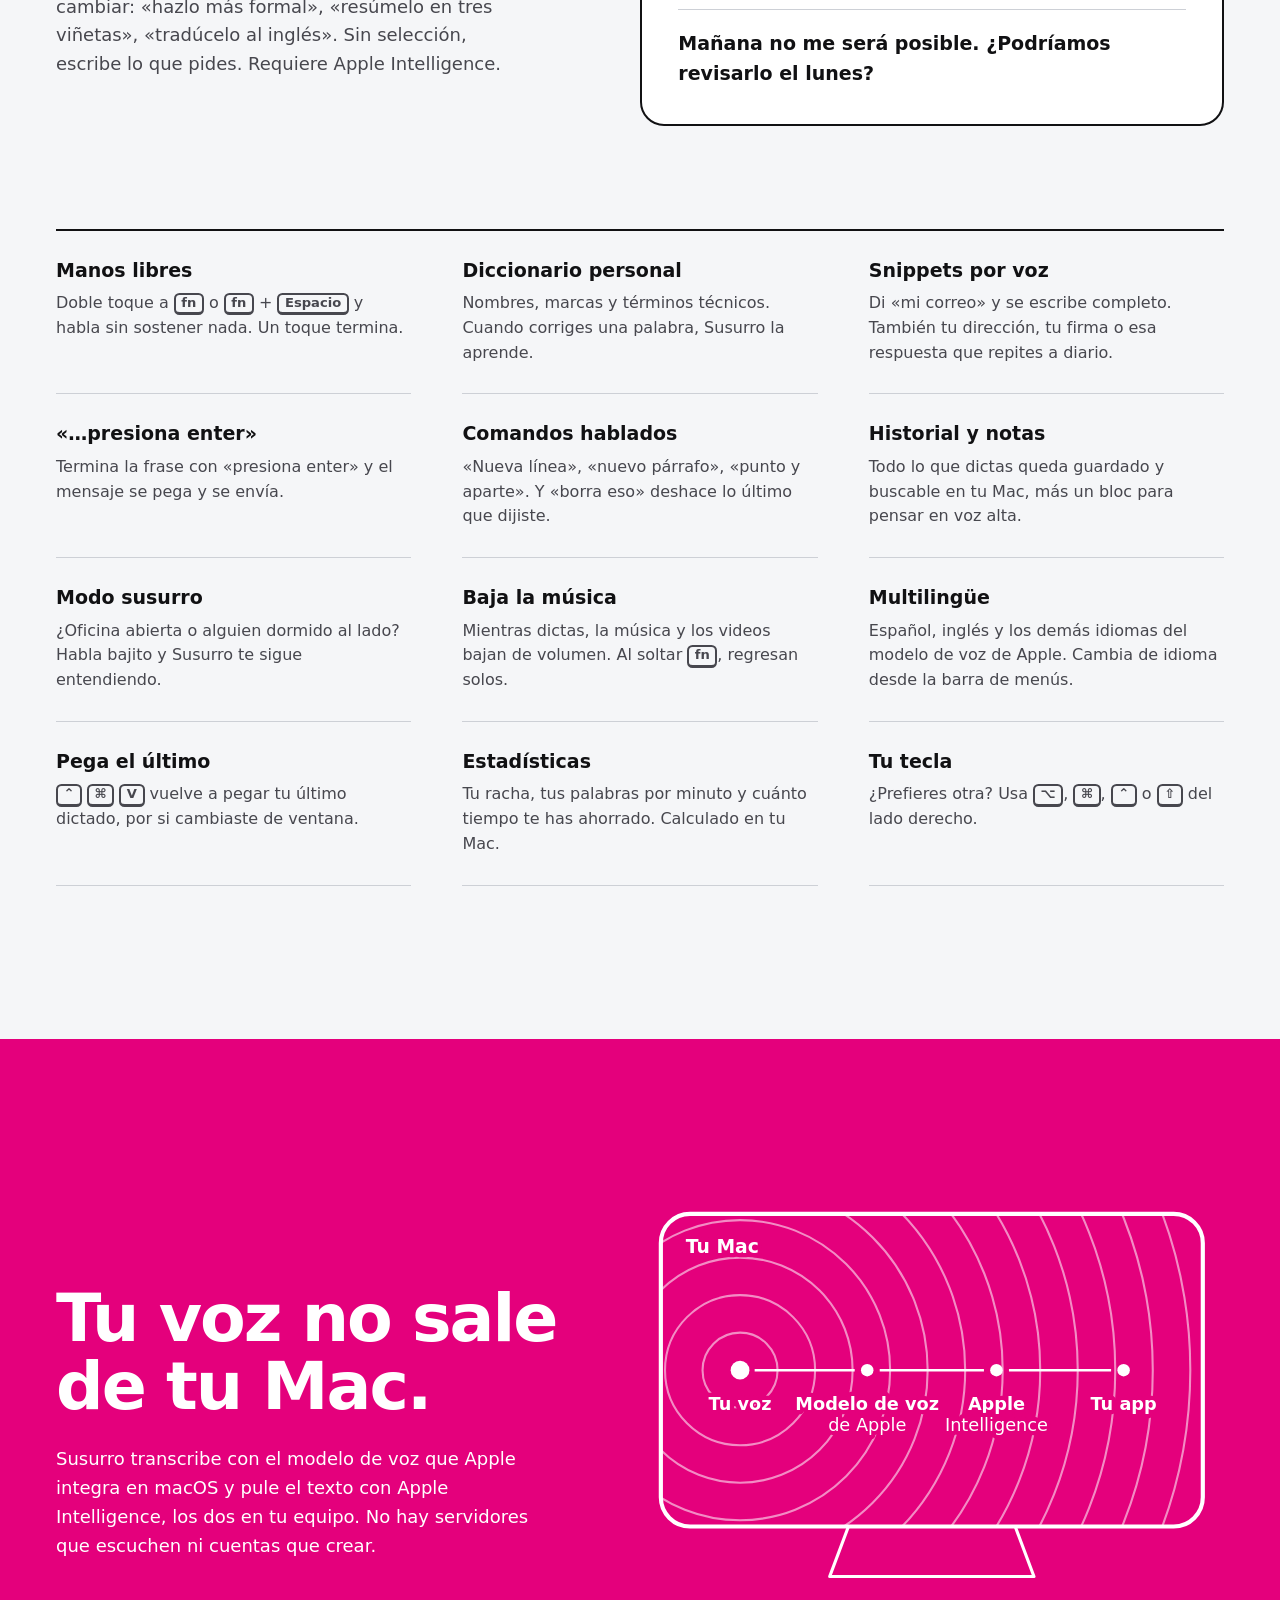
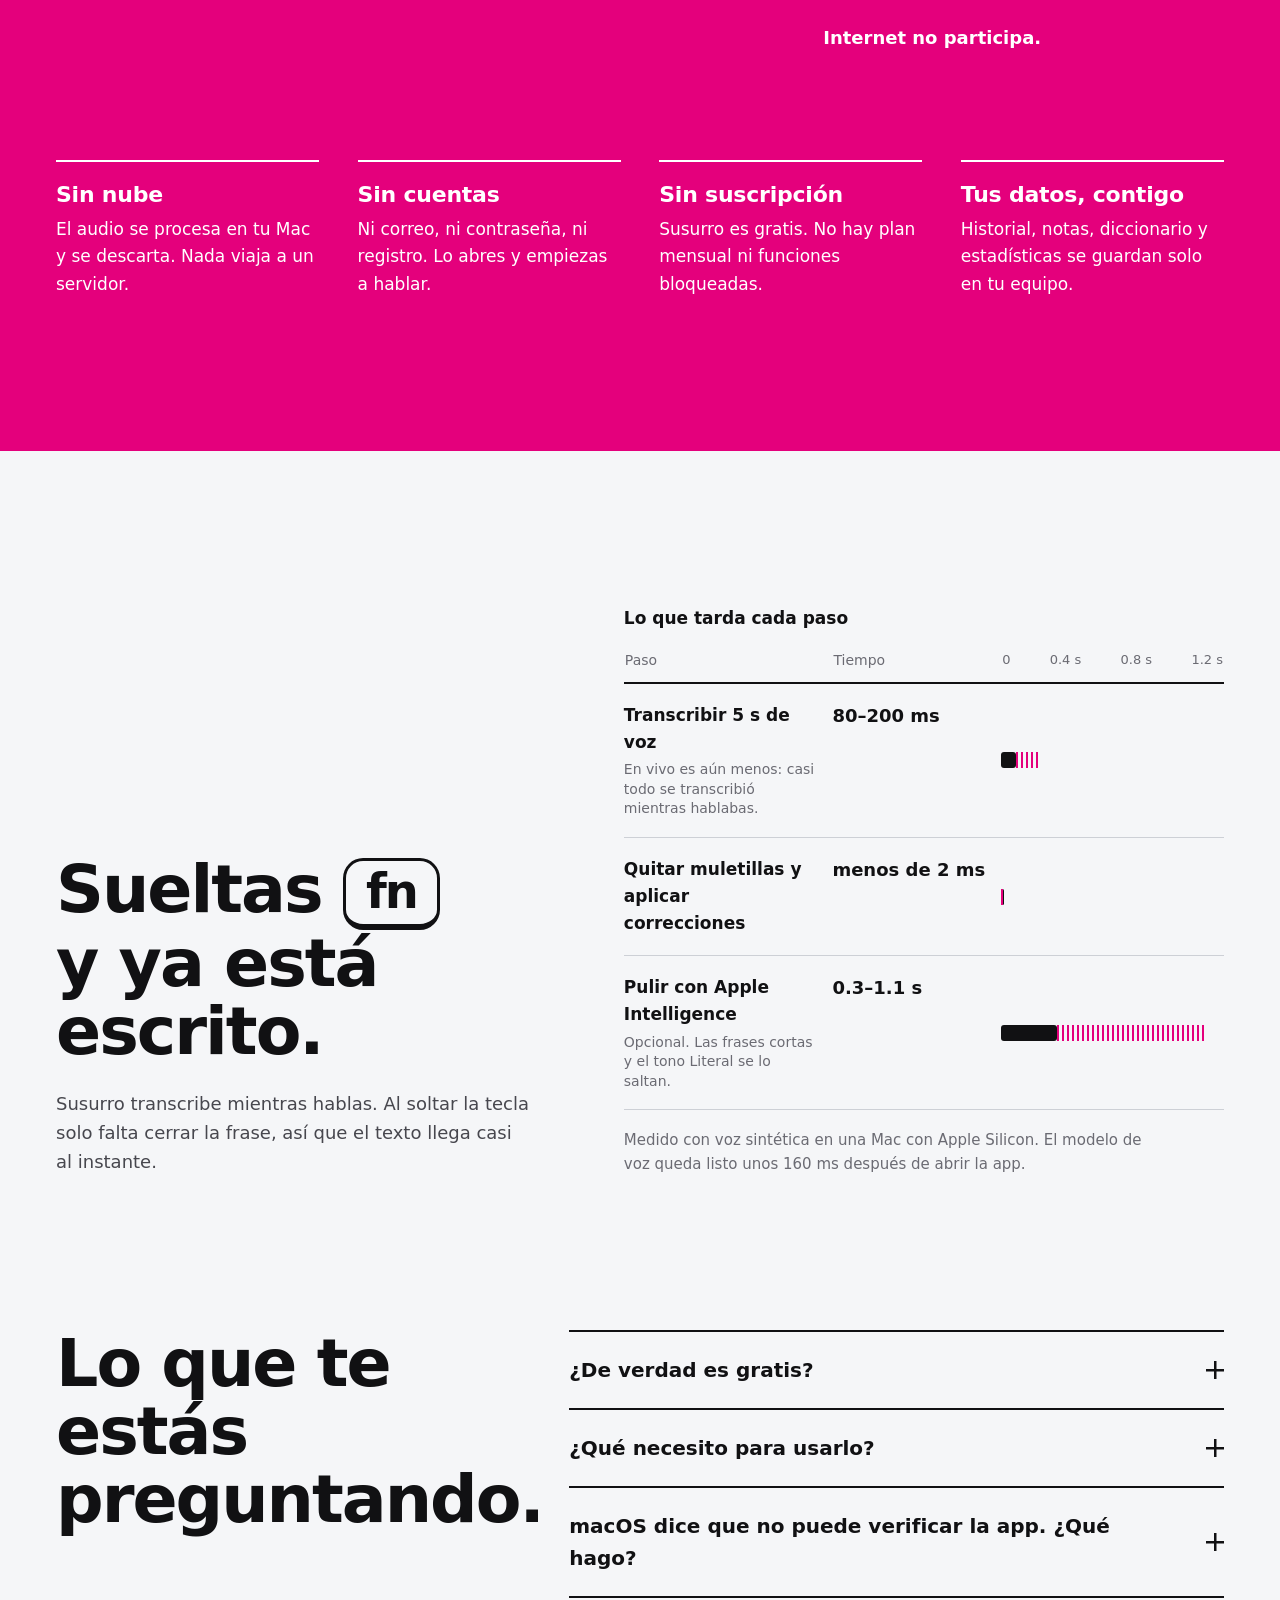
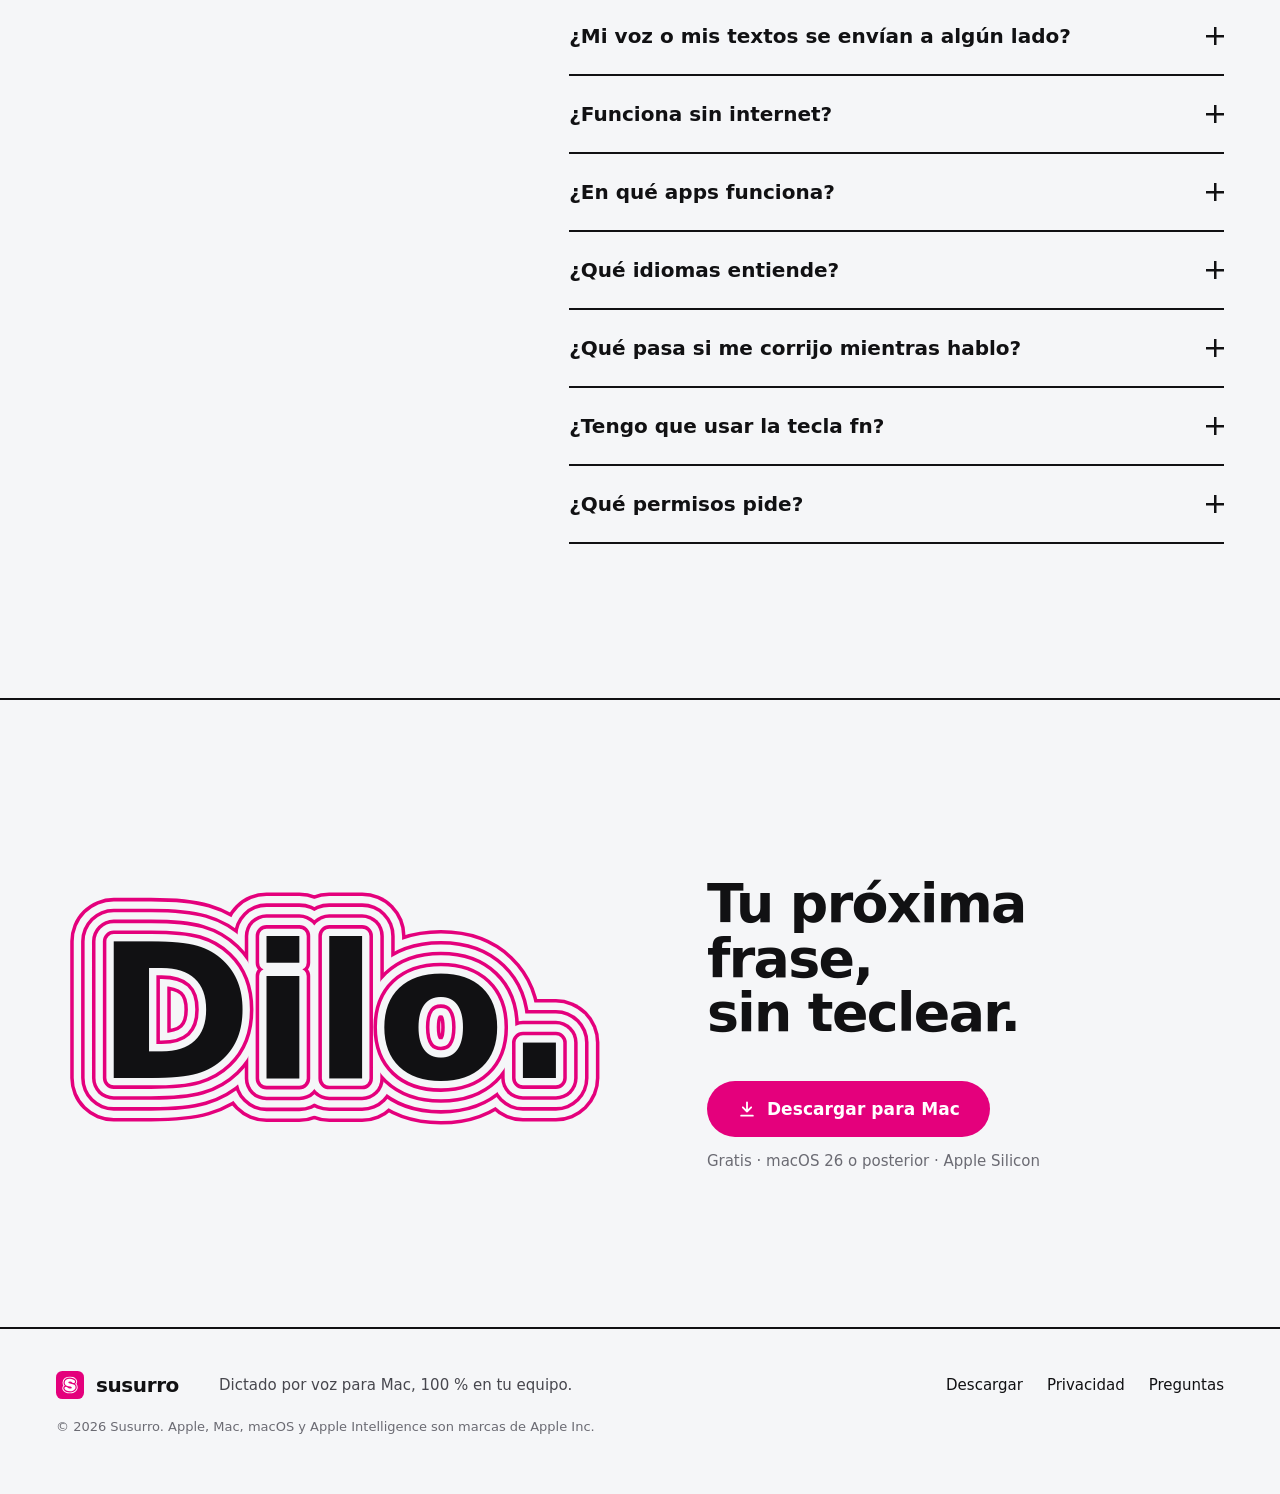
==== commit 8f39babe: "feat: medir qué preguntas se abren y los Core Web Vitals Co-Authored-By: Claude Opus 5.5 <noreply@an" ====
--- a/index.html
+++ b/index.html
@@ -39,7 +39,7 @@
   <link rel="preload" href="fonts/jost-latin.woff2" as="font" type="font/woff2" crossorigin>
   <link rel="stylesheet" href="styles.css?v=15">
   <script>document.documentElement.classList.add("js");</script>
-  <script defer src="https://stats.gomflo.dev/script.js" data-website-id="05e58194-9321-464c-a08d-d00c3d476241" data-domains="gomflo.dev"></script>
+  <script defer src="https://stats.gomflo.dev/script.js" data-website-id="05e58194-9321-464c-a08d-d00c3d476241" data-domains="gomflo.dev" data-performance="true"></script>
 </head>
 <body>
   <a class="skip" href="#contenido">Saltar al contenido</a>
@@ -352,43 +352,43 @@
         <h2 id="faq-title">Lo que te estás preguntando.</h2>
         <div class="faq">
           <details>
-            <summary>¿De verdad es gratis?</summary>
+            <summary data-umami-event="Pregunta" data-umami-event-tema="gratis">¿De verdad es gratis?</summary>
             <p>Sí. Sin suscripción, sin periodo de prueba y sin cuentas. Lo descargas, le das permisos y empiezas a dictar.</p>
           </details>
           <details>
-            <summary>¿Qué necesito para usarlo?</summary>
+            <summary data-umami-event="Pregunta" data-umami-event-tema="requisitos">¿Qué necesito para usarlo?</summary>
             <p>Una Mac con Apple Silicon (M1 o posterior) y macOS 26 o posterior. Para el pulido del texto, Apple Intelligence debe estar activado en Configuración del Sistema.</p>
           </details>
           <details>
-            <summary>macOS dice que no puede verificar la app. ¿Qué hago?</summary>
+            <summary data-umami-event="Pregunta" data-umami-event-tema="gatekeeper">macOS dice que no puede verificar la app. ¿Qué hago?</summary>
             <p>Susurro todavía no pasa por la notarización de Apple, así que la primera vez macOS la detiene. Abre Configuración del Sistema › Privacidad y seguridad, baja hasta Seguridad y elige «Abrir de todos modos». Solo se hace una vez.</p>
           </details>
           <details>
-            <summary>¿Mi voz o mis textos se envían a algún lado?</summary>
+            <summary data-umami-event="Pregunta" data-umami-event-tema="privacidad">¿Mi voz o mis textos se envían a algún lado?</summary>
             <p>No. La transcripción y el pulido ocurren en tu Mac con los modelos de Apple en el dispositivo. Tu historial, notas, diccionario y estadísticas también se quedan en tu equipo.</p>
           </details>
           <details>
-            <summary>¿Funciona sin internet?</summary>
+            <summary data-umami-event="Pregunta" data-umami-event-tema="sin-internet">¿Funciona sin internet?</summary>
             <p>Sí. Como todo corre en tu Mac, puedes dictar sin conexión. macOS puede necesitar descargar una sola vez el modelo de voz de tu idioma.</p>
           </details>
           <details>
-            <summary>¿En qué apps funciona?</summary>
+            <summary data-umami-event="Pregunta" data-umami-event-tema="apps">¿En qué apps funciona?</summary>
             <p>En prácticamente cualquier lugar donde puedas escribir: correo, chats, documentos, el navegador, editores de código y la Terminal. Si ves un cursor, Susurro puede escribir ahí.</p>
           </details>
           <details>
-            <summary>¿Qué idiomas entiende?</summary>
+            <summary data-umami-event="Pregunta" data-umami-event-tema="idiomas">¿Qué idiomas entiende?</summary>
             <p>Español, inglés y los demás idiomas compatibles con el modelo de voz de Apple. Eliges el tuyo en la bienvenida y cambias cuando quieras desde la barra de menús.</p>
           </details>
           <details>
-            <summary>¿Qué pasa si me corrijo mientras hablo?</summary>
+            <summary data-umami-event="Pregunta" data-umami-event-tema="correcciones">¿Qué pasa si me corrijo mientras hablo?</summary>
             <p>Susurro se queda con lo que quisiste decir. Si dices «el martes, no, mejor el jueves», solo se escribe «el jueves».</p>
           </details>
           <details>
-            <summary>¿Tengo que usar la tecla fn?</summary>
+            <summary data-umami-event="Pregunta" data-umami-event-tema="tecla">¿Tengo que usar la tecla fn?</summary>
             <p>No. fn es la tecla de fábrica, pero puedes cambiarla por ⌥, ⌘, ⌃ o ⇧ del lado derecho en la bienvenida o en Ajustes. Mantener, doble toque, tecla + Espacio y tecla + ⌃ funcionan igual con la que elijas.</p>
           </details>
           <details>
-            <summary>¿Qué permisos pide?</summary>
+            <summary data-umami-event="Pregunta" data-umami-event-tema="permisos">¿Qué permisos pide?</summary>
             <p>Micrófono, para escucharte mientras mantienes fn, y Accesibilidad, para escribir el texto en la app donde está tu cursor.</p>
           </details>
         </div>
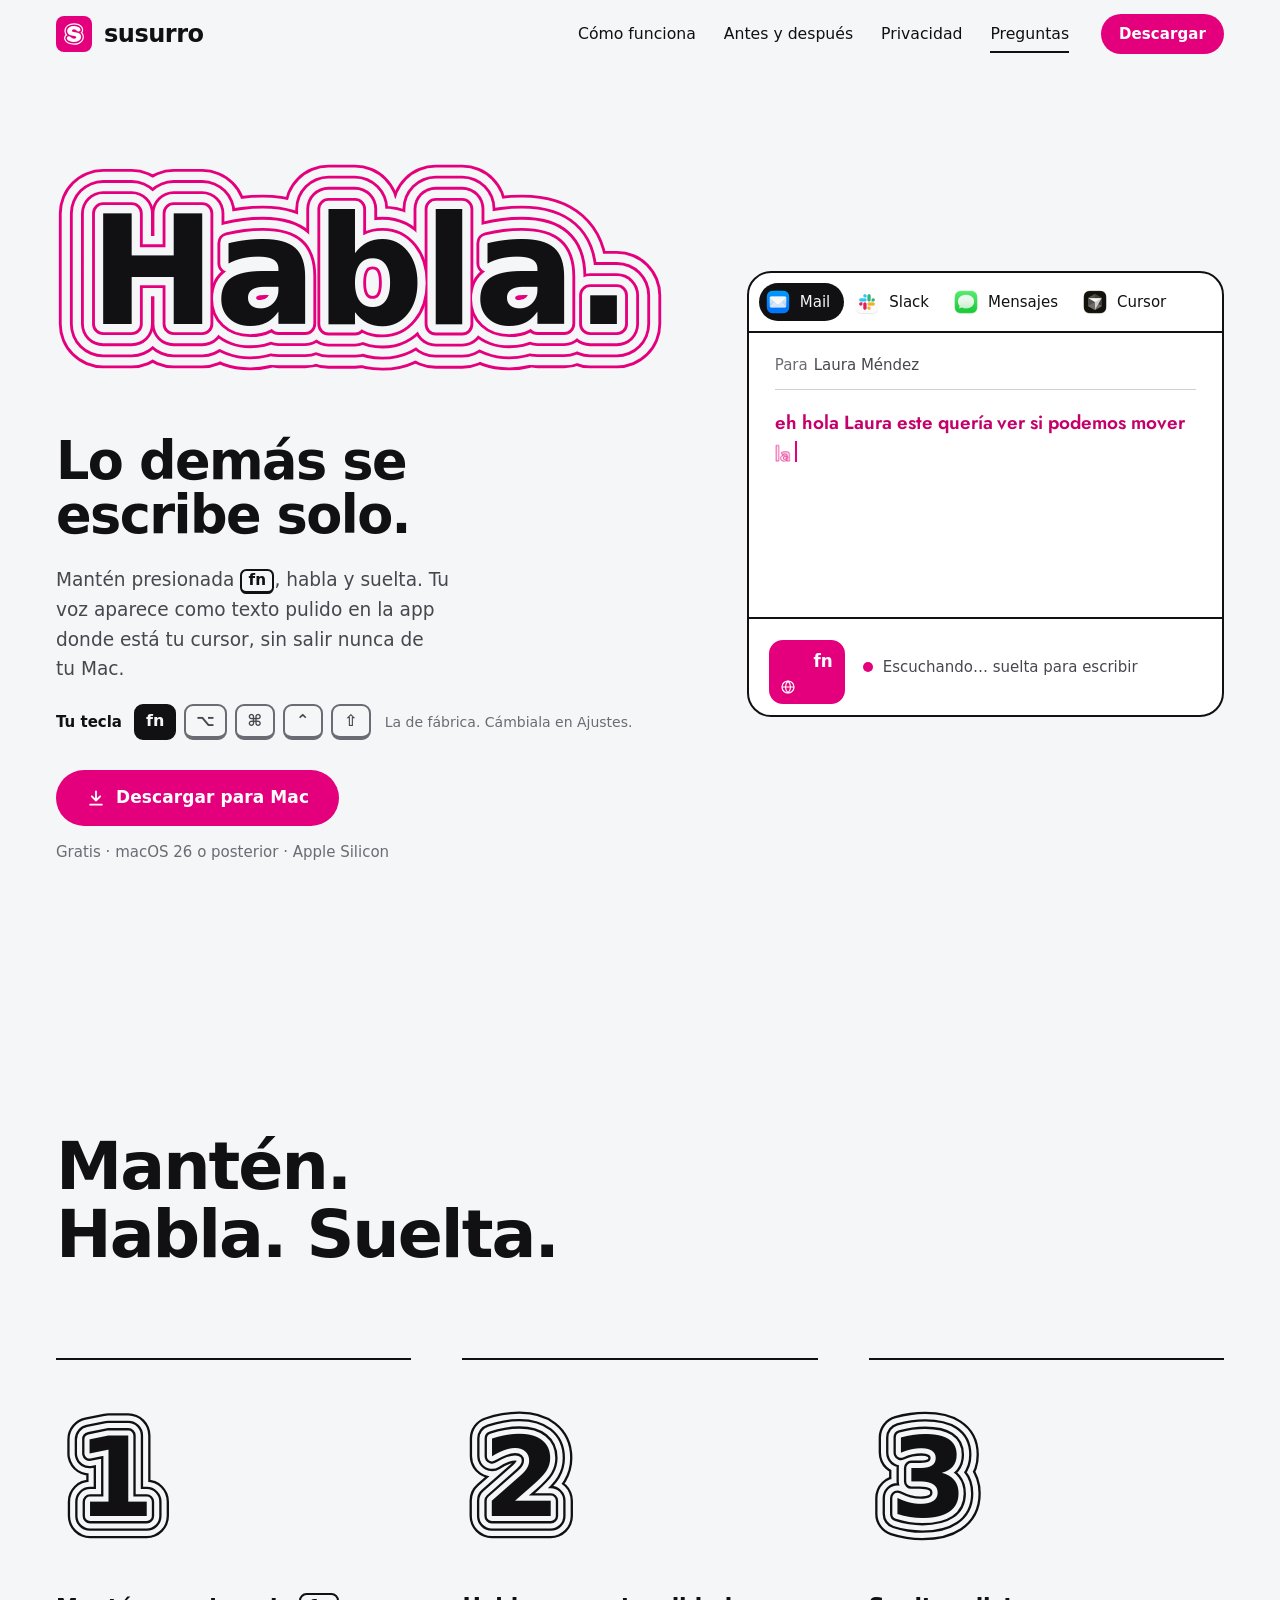
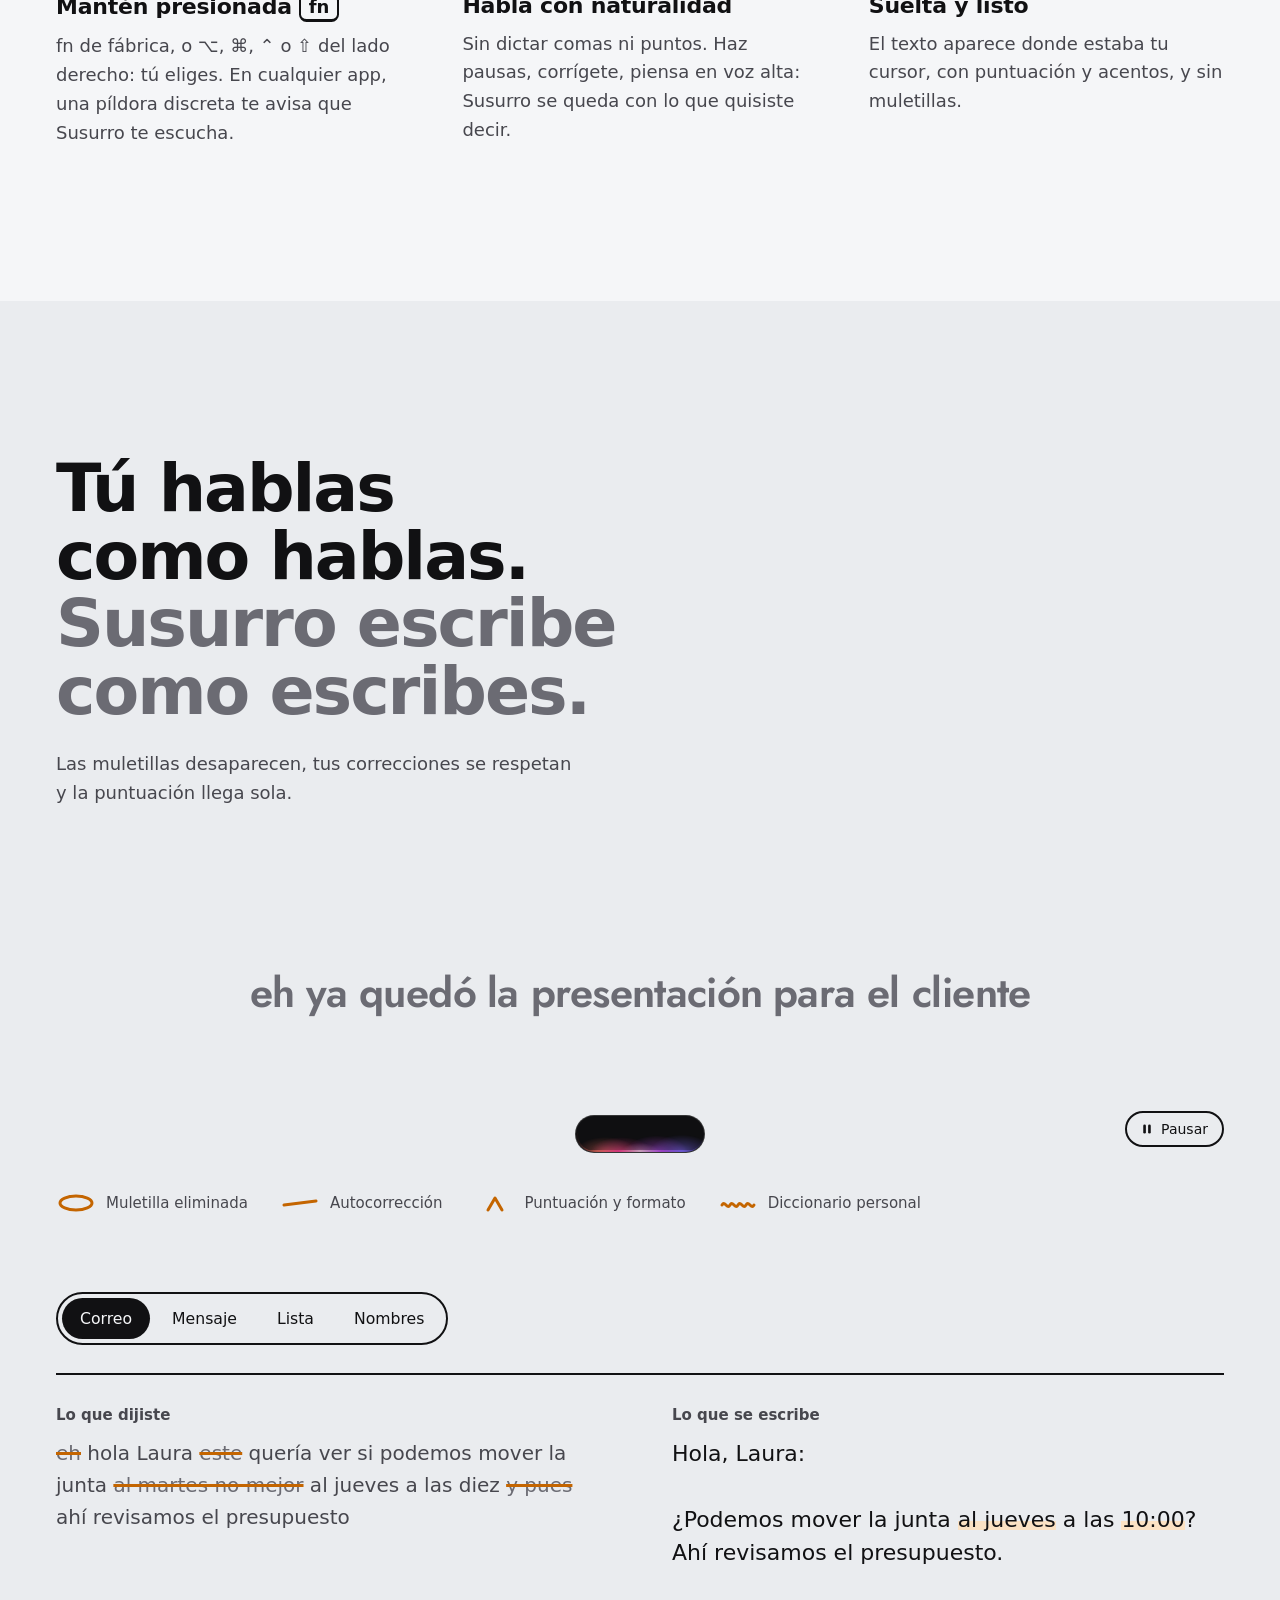
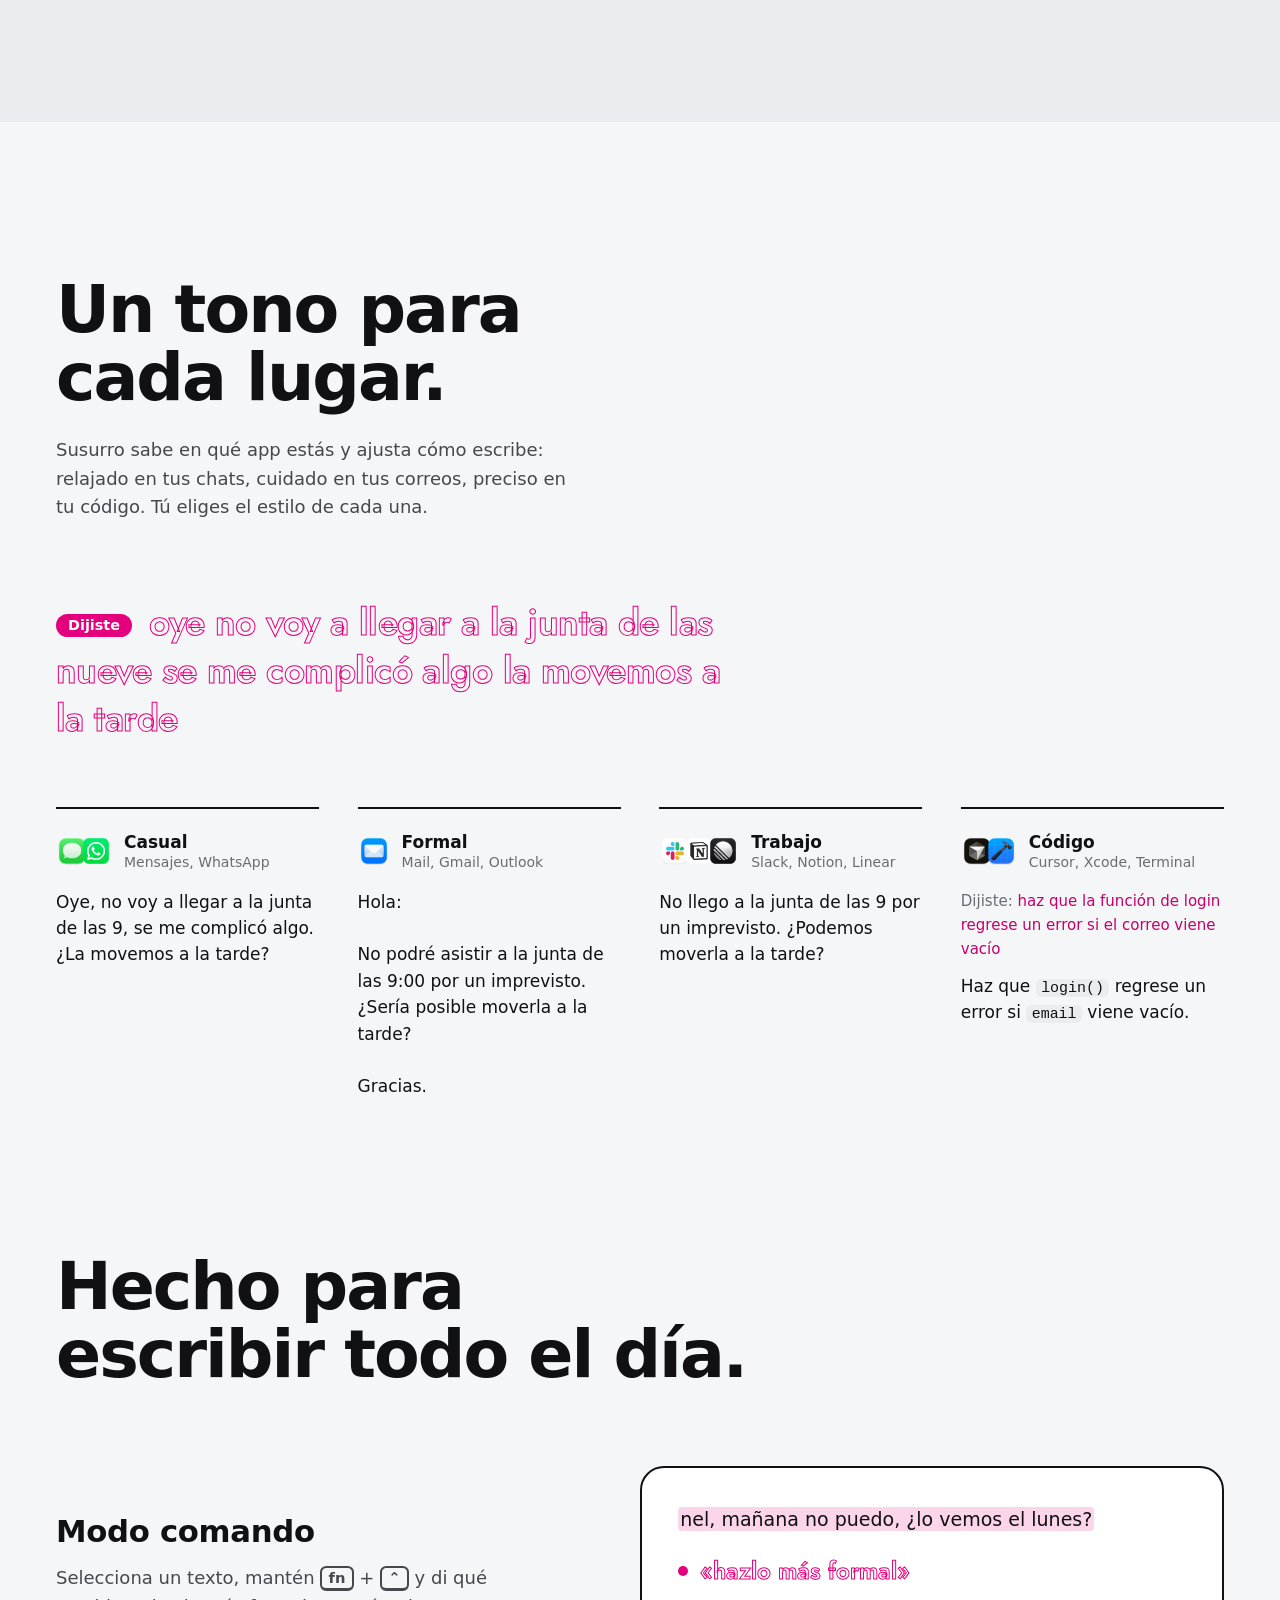
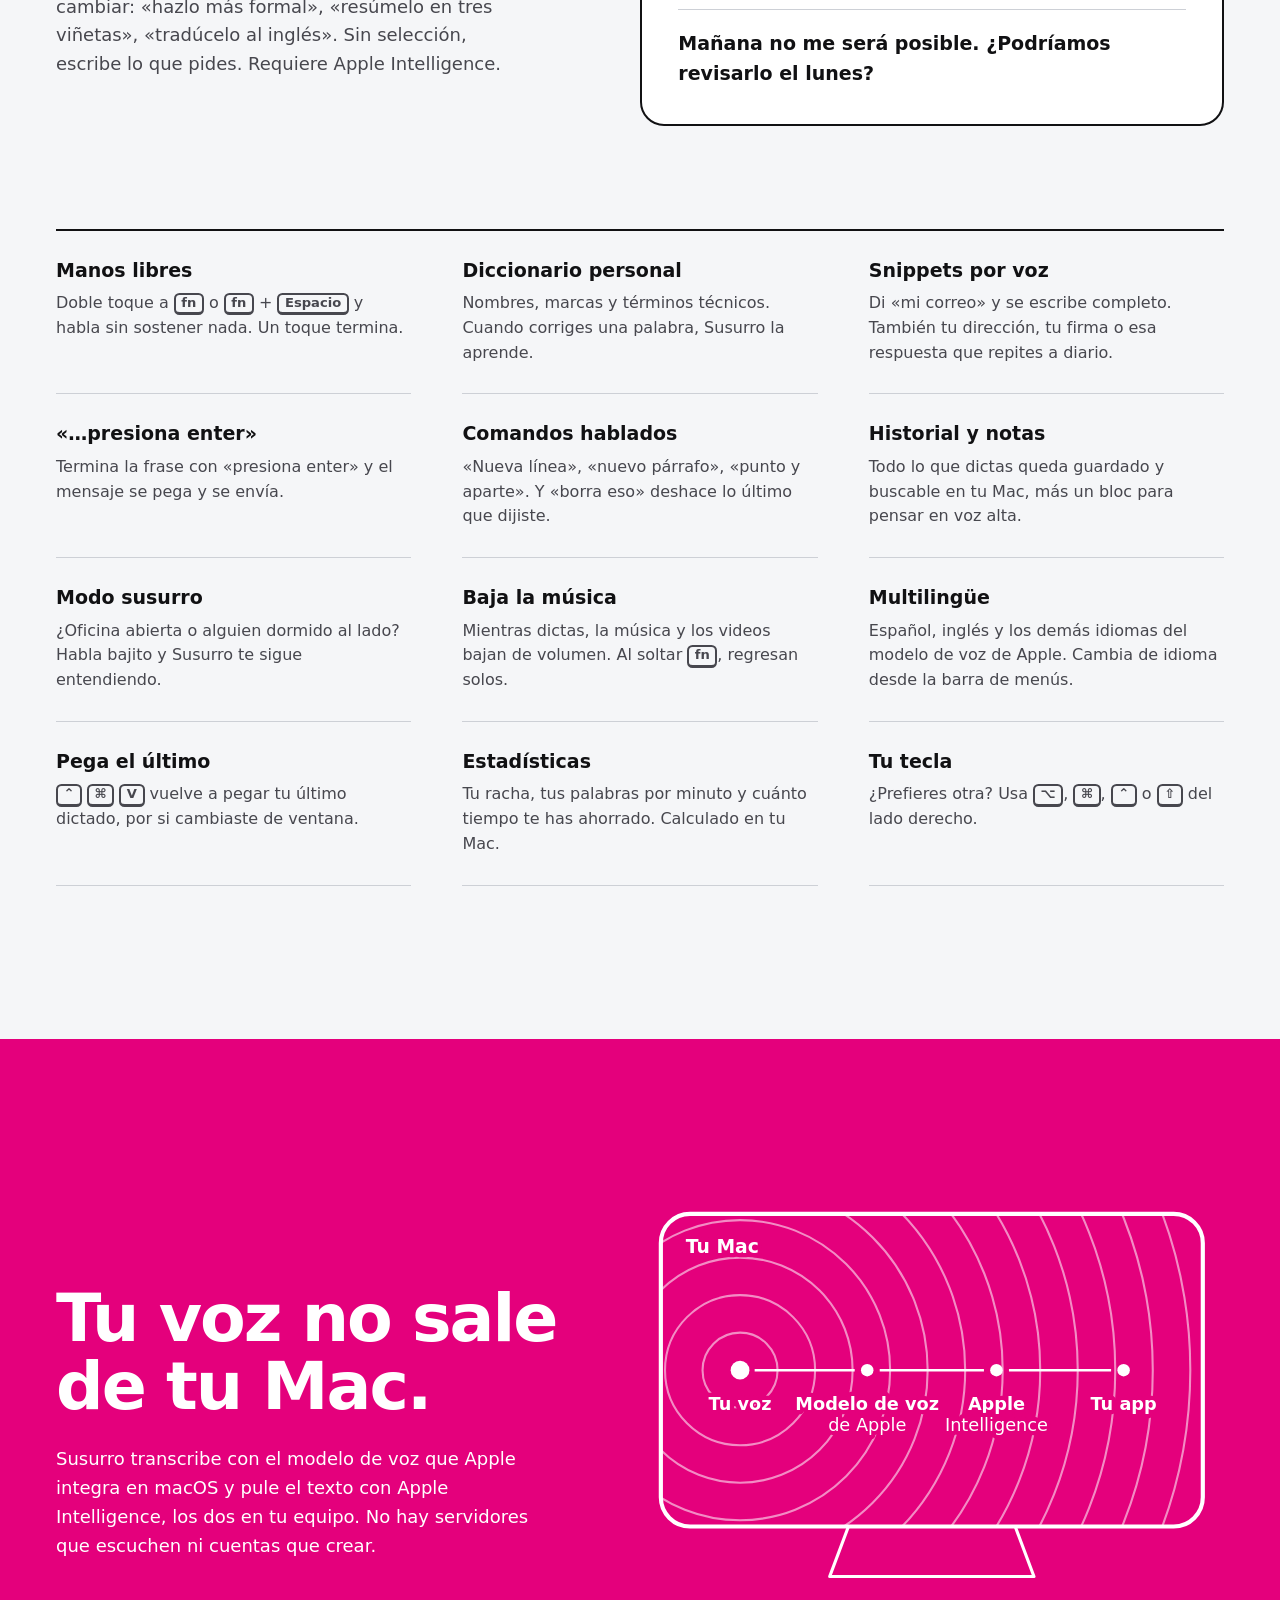
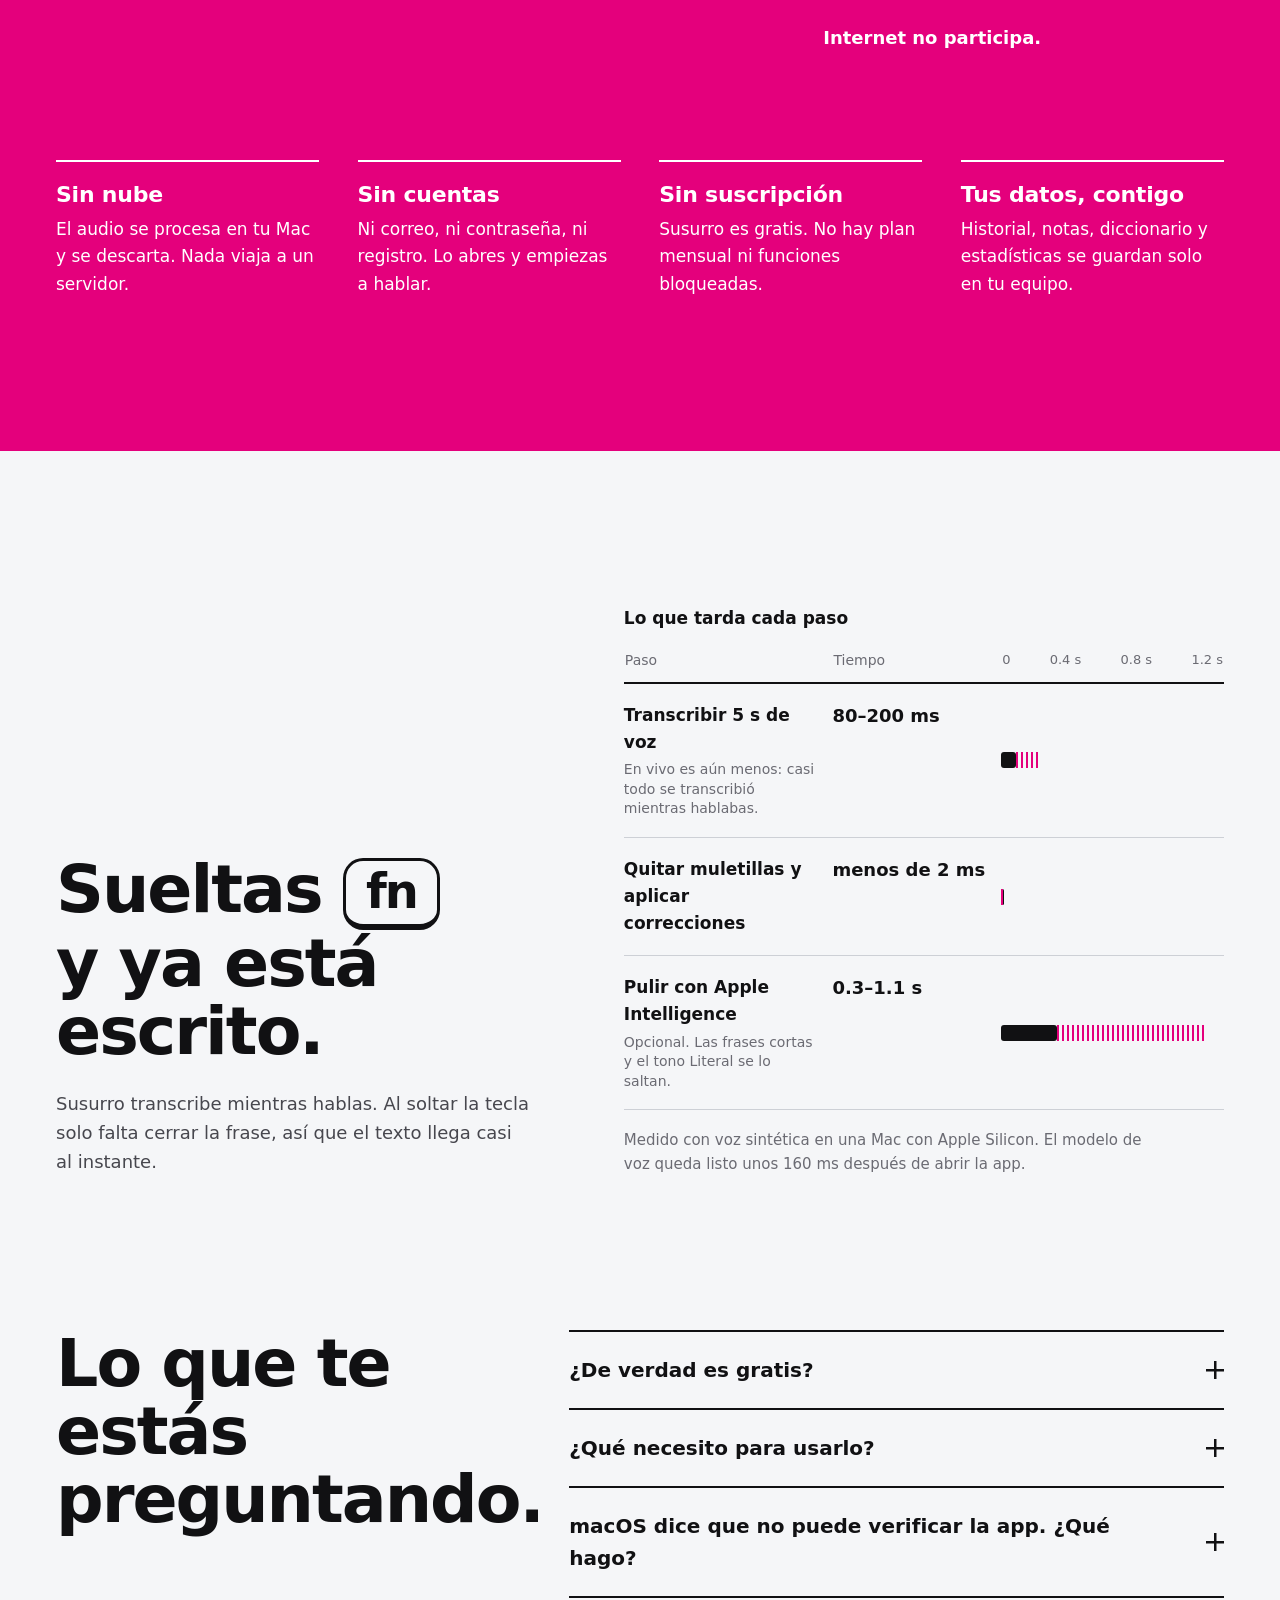
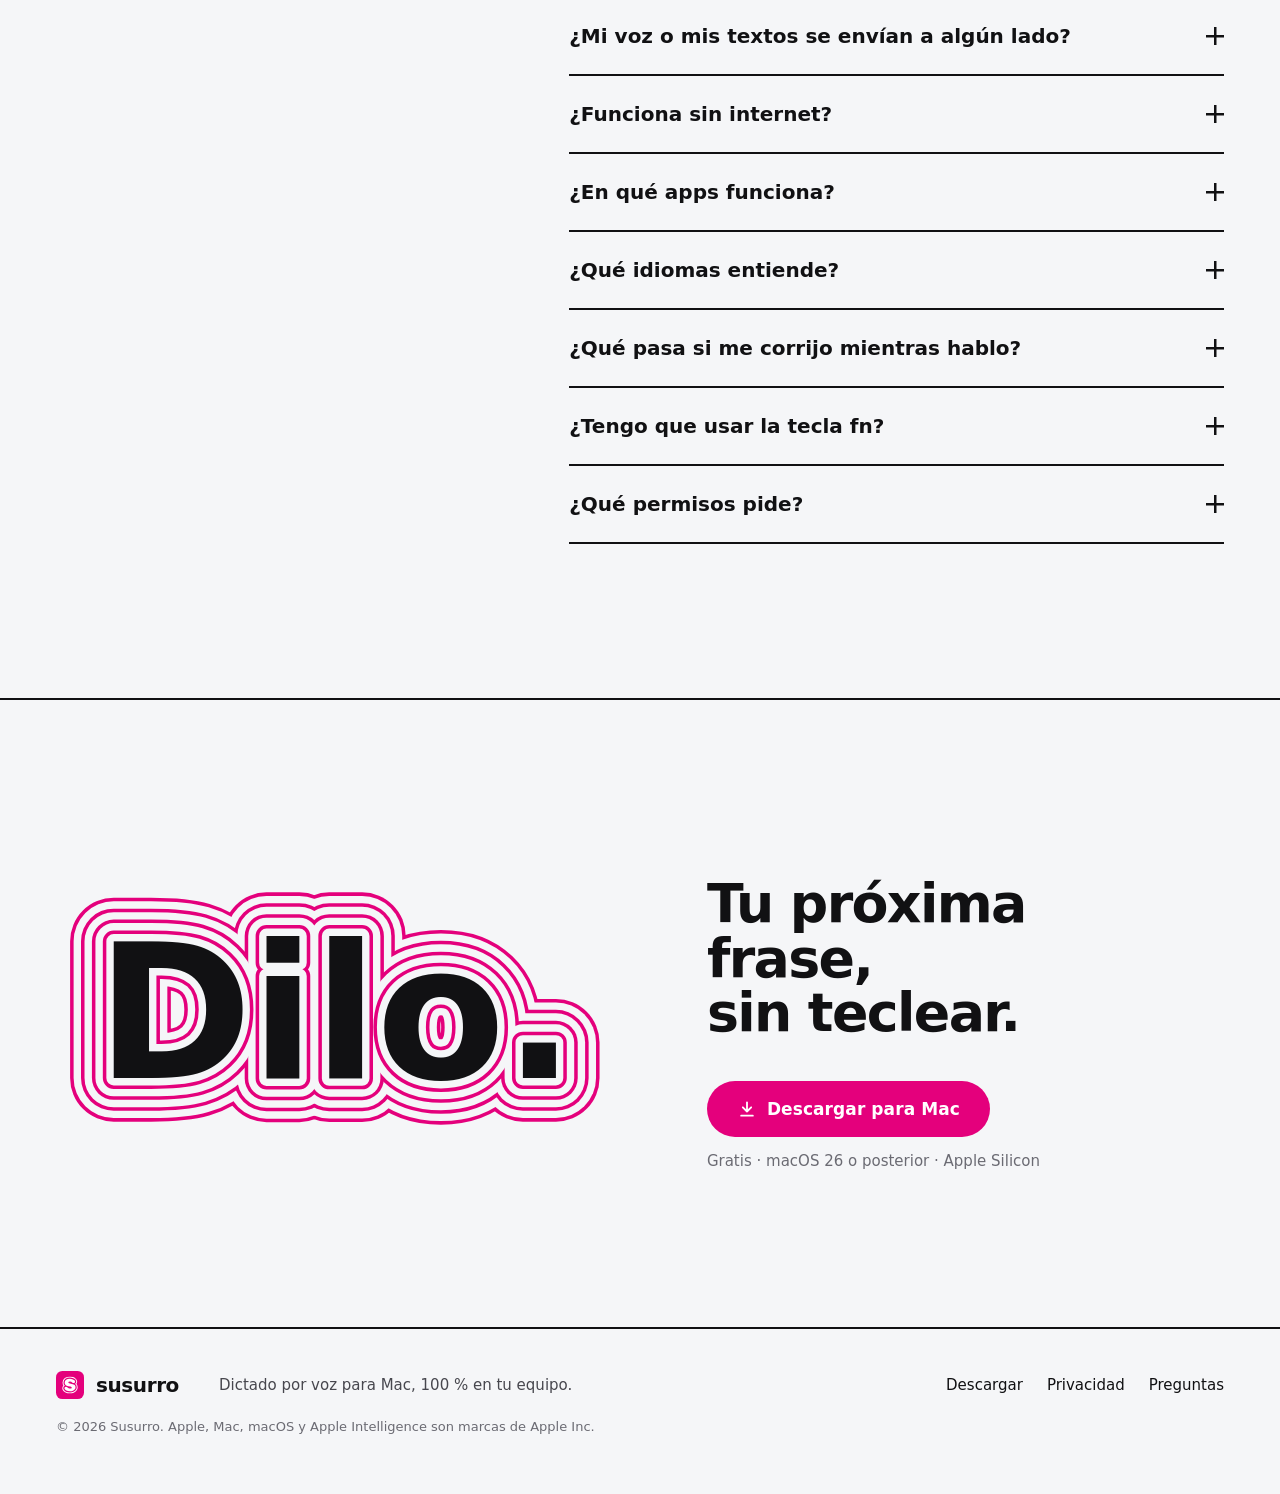
==== commit d8d7c895: "feat: dibujar la voz como luz en la píldora, igual que la app - Cambiar las líneas por manchas de lu" ====
--- a/index.html
+++ b/index.html
@@ -154,7 +154,7 @@
           <div class="gl-line" id="glLine"></div>
           <svg class="gl-marks" id="glMarks"></svg>
           <div class="gl-notes" id="glNotes"></div>
-          <span class="gl-voice quiet" id="glPill"><svg class="voice-lines"></svg></span>
+          <span class="gl-voice quiet" id="glPill"></span>
           <i class="gl-clock" id="glClock"></i>
         </div>
         <button class="pause gl-pause" type="button" id="glPause" aria-pressed="false">
--- a/styles.css
+++ b/styles.css
@@ -196,9 +196,13 @@
 .sheet-apps button[aria-pressed="true"] { background: var(--ink); color: var(--paper); }
 .sheet-apps img { width: 28px; height: 28px; }
 .sheet-page { padding: 20px 26px 26px; }
-/* La voz sube en líneas del borde inferior, igual que en la píldora de la app */
-.voice-lines { position: absolute; left: 0; bottom: 0; width: 100%; height: 100%; pointer-events: none; }
-.voice-lines path { fill: none; stroke: var(--voice); stroke-width: 2; stroke-linecap: round; stroke-linejoin: round; }
+/* La voz sube como luz del borde inferior, igual que en la píldora de la app */
+.voice-glow { position: absolute; inset: 0; border-radius: inherit; pointer-events: none; transition: opacity .25s; }
+.voice-glow i { position: absolute; left: 0; bottom: -100%; width: 50%; height: 200%; opacity: 0; will-change: transform, opacity; }
+/* El filo: un anillo de 1.5px (la máscara vacía el centro) recortado a su mitad de abajo */
+.voice-glow b { position: absolute; inset: 0; border-radius: inherit; padding: 1.5px; opacity: 0;
+  background: linear-gradient(90deg, rgb(255 120 102 / 0), rgb(255 120 102) 17%, rgb(255 61 153) 33%, rgb(255 219 237) 50%, rgb(199 77 242) 67%, rgb(128 107 255) 83%, rgb(128 107 255 / 0));
+  mask: linear-gradient(#000 0 0) content-box exclude, linear-gradient(#000 0 0); clip-path: inset(50% 0 0 0); }
 .sheet-head { padding-bottom: 12px; margin-bottom: 18px; border-bottom: 1px solid var(--rule); font-size: .9375rem; color: var(--ink-2); }
 .sheet-head span { color: var(--ink-3); margin-right: 6px; }
 .sheet-body { min-height: 9.6em; font-size: 1.1875rem; line-height: 1.55; font-weight: 450; }
@@ -263,7 +267,7 @@
 /* La píldora de la app, a 1.25× para que se lea en la banda: oscura en ambos temas, se encoge a su barra de reposo */
 .gl-voice { --voice: #ff3d9a; position: absolute; left: 50%; bottom: 26px; width: 130px; height: 38px; transform: translateX(-50%); overflow: hidden; border: 1px solid rgb(255 255 255 / .16); border-radius: 999px; background: #0f0f11; transition: width .35s var(--ease-out), height .35s var(--ease-out); }
 .gl-voice.quiet { width: 48px; height: 9px; }
-.gl-voice path { stroke-width: 1.9; }
+.gl-voice.quiet .voice-glow { opacity: 0; }
 .gl-clock { position: absolute; width: 0; height: 0; }
 .pause { display: inline-flex; align-items: center; gap: 8px; height: 36px; padding: 0 14px; border: 2px solid var(--ink); border-radius: 999px; font-weight: 500; font-size: .875rem; }
 .pause svg { fill: currentColor; }
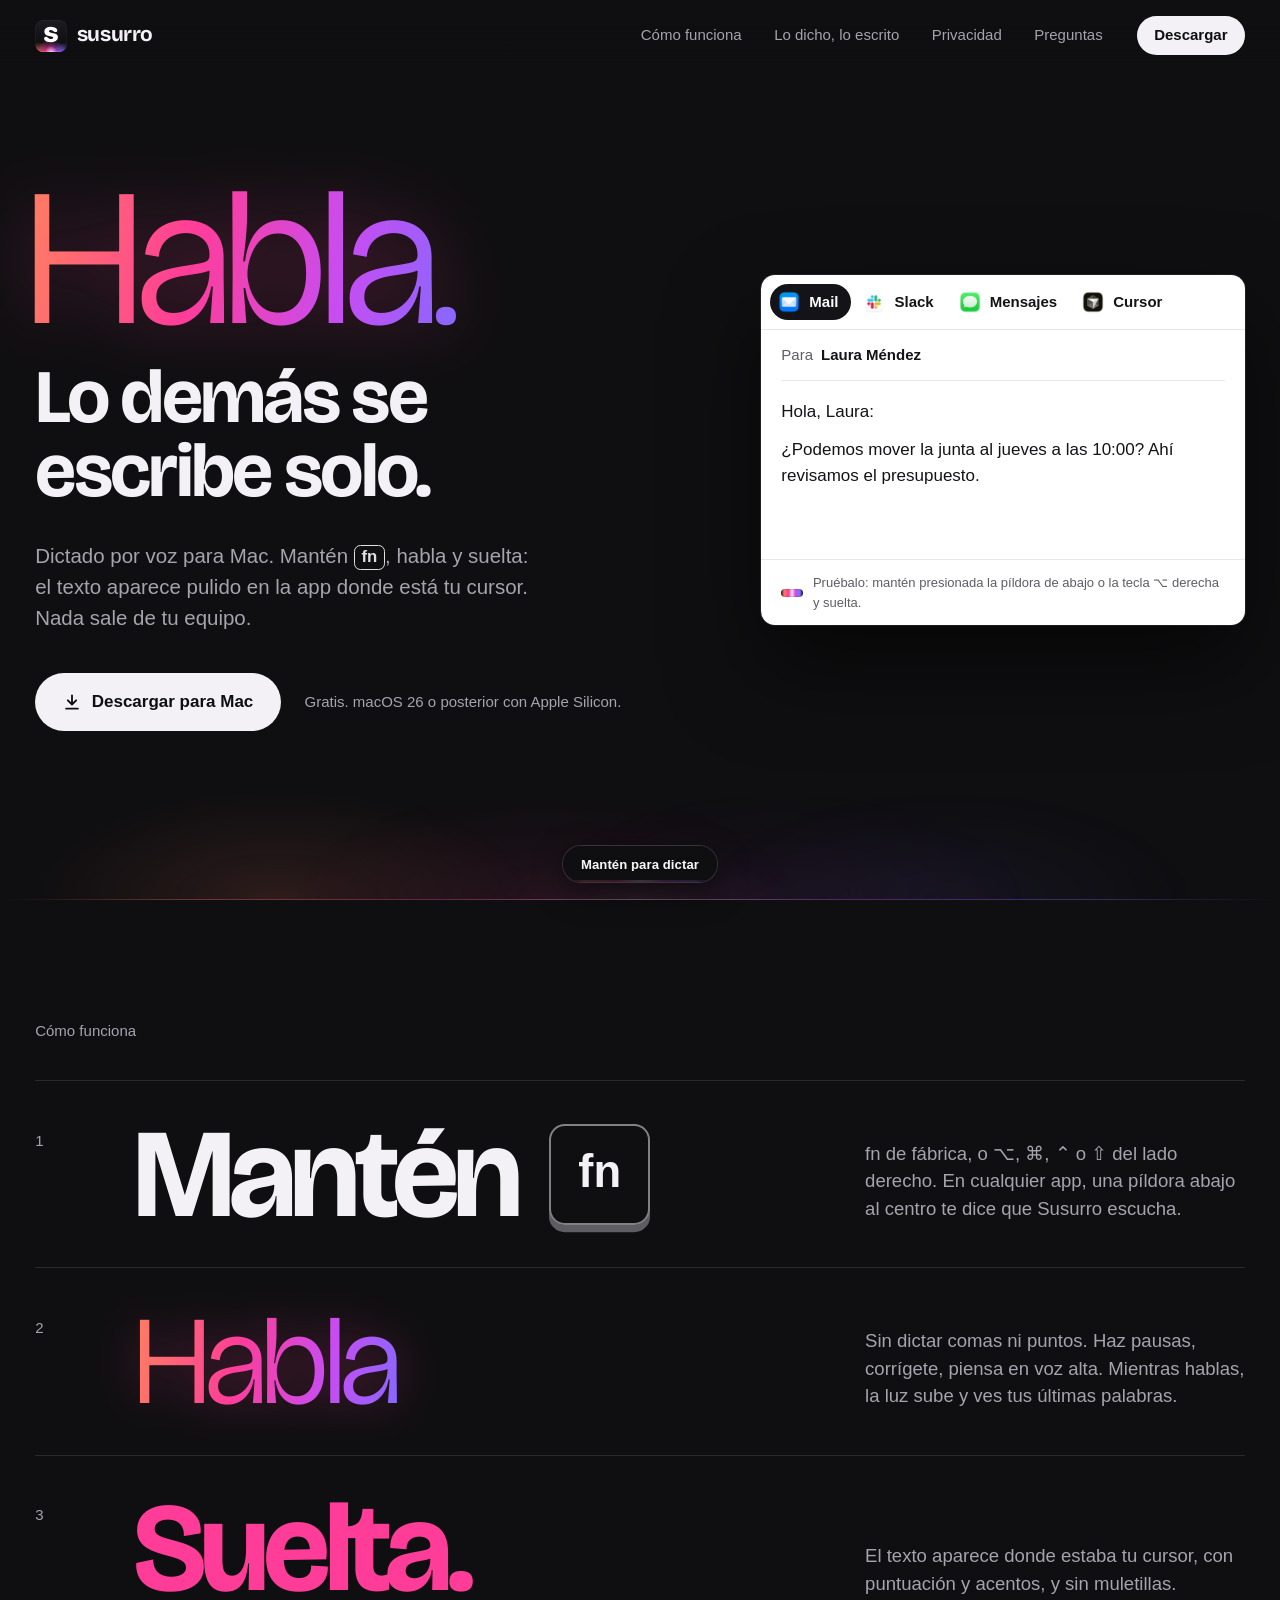
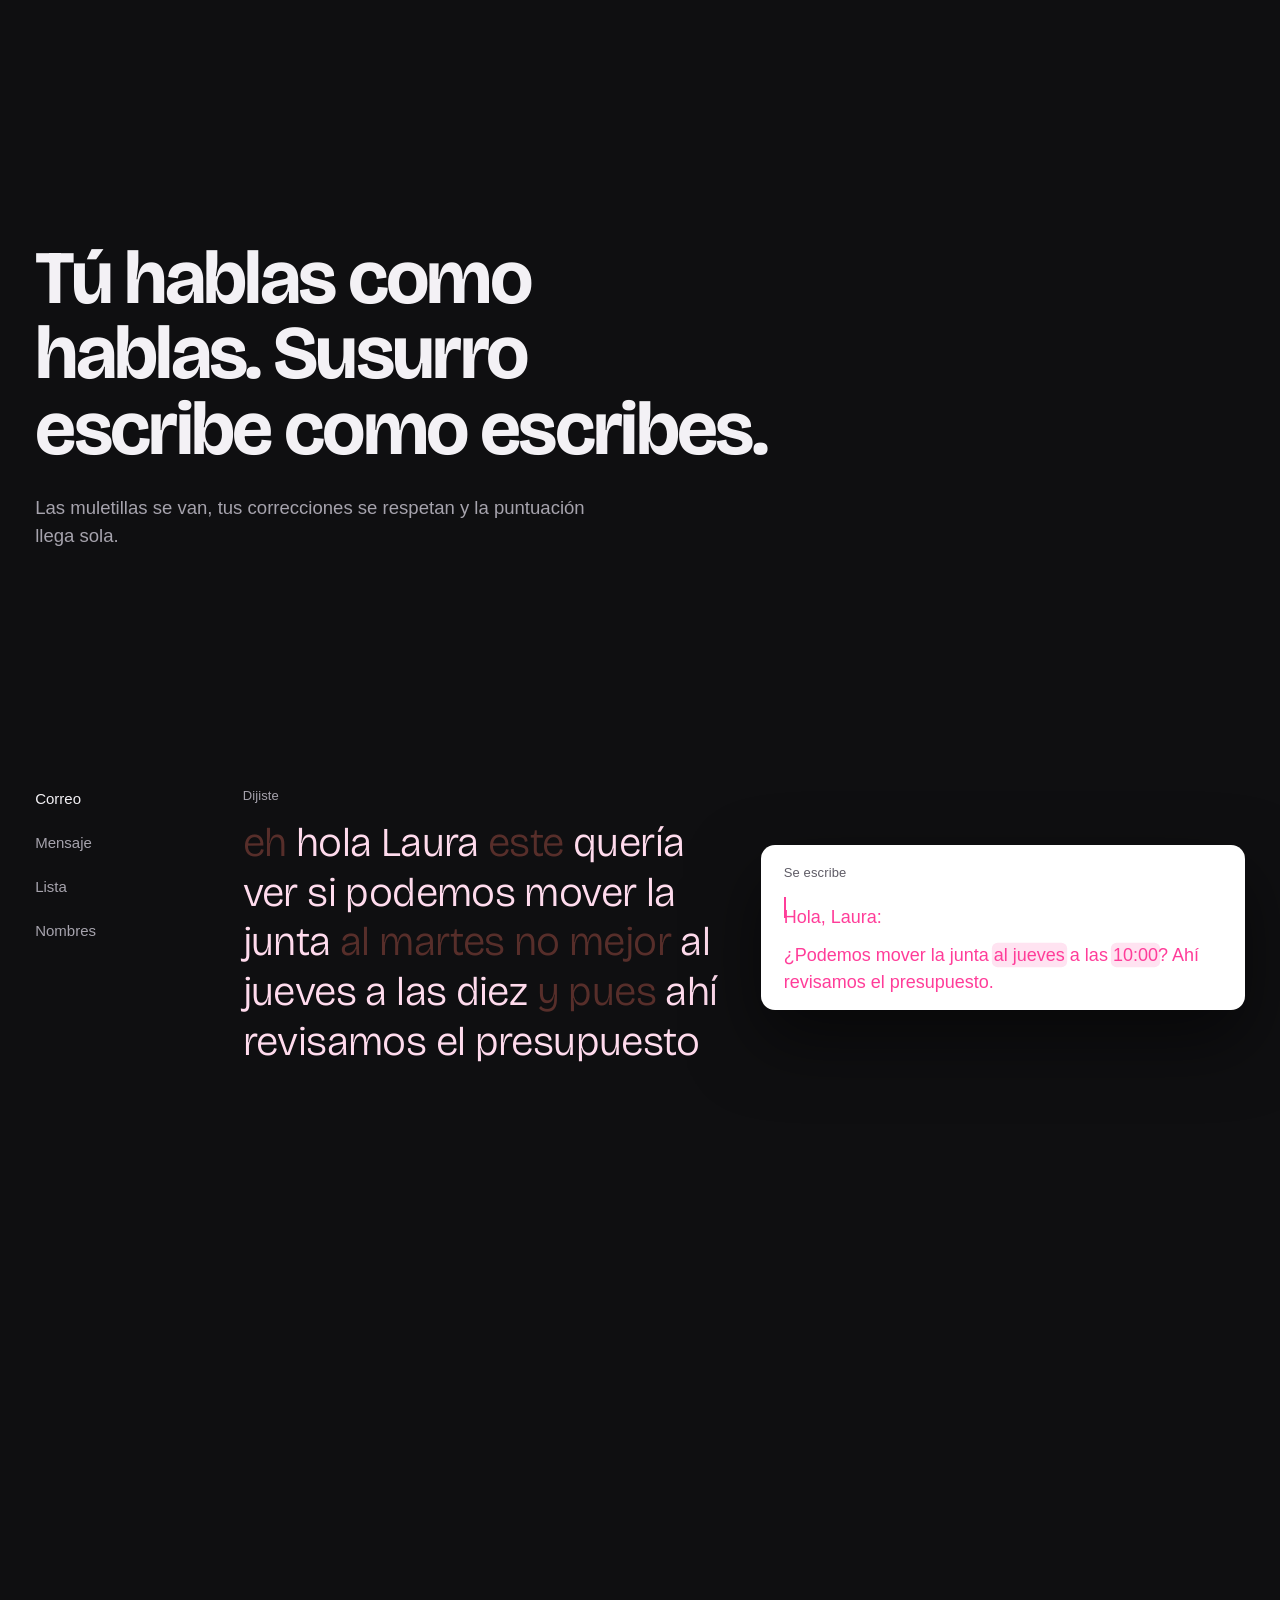
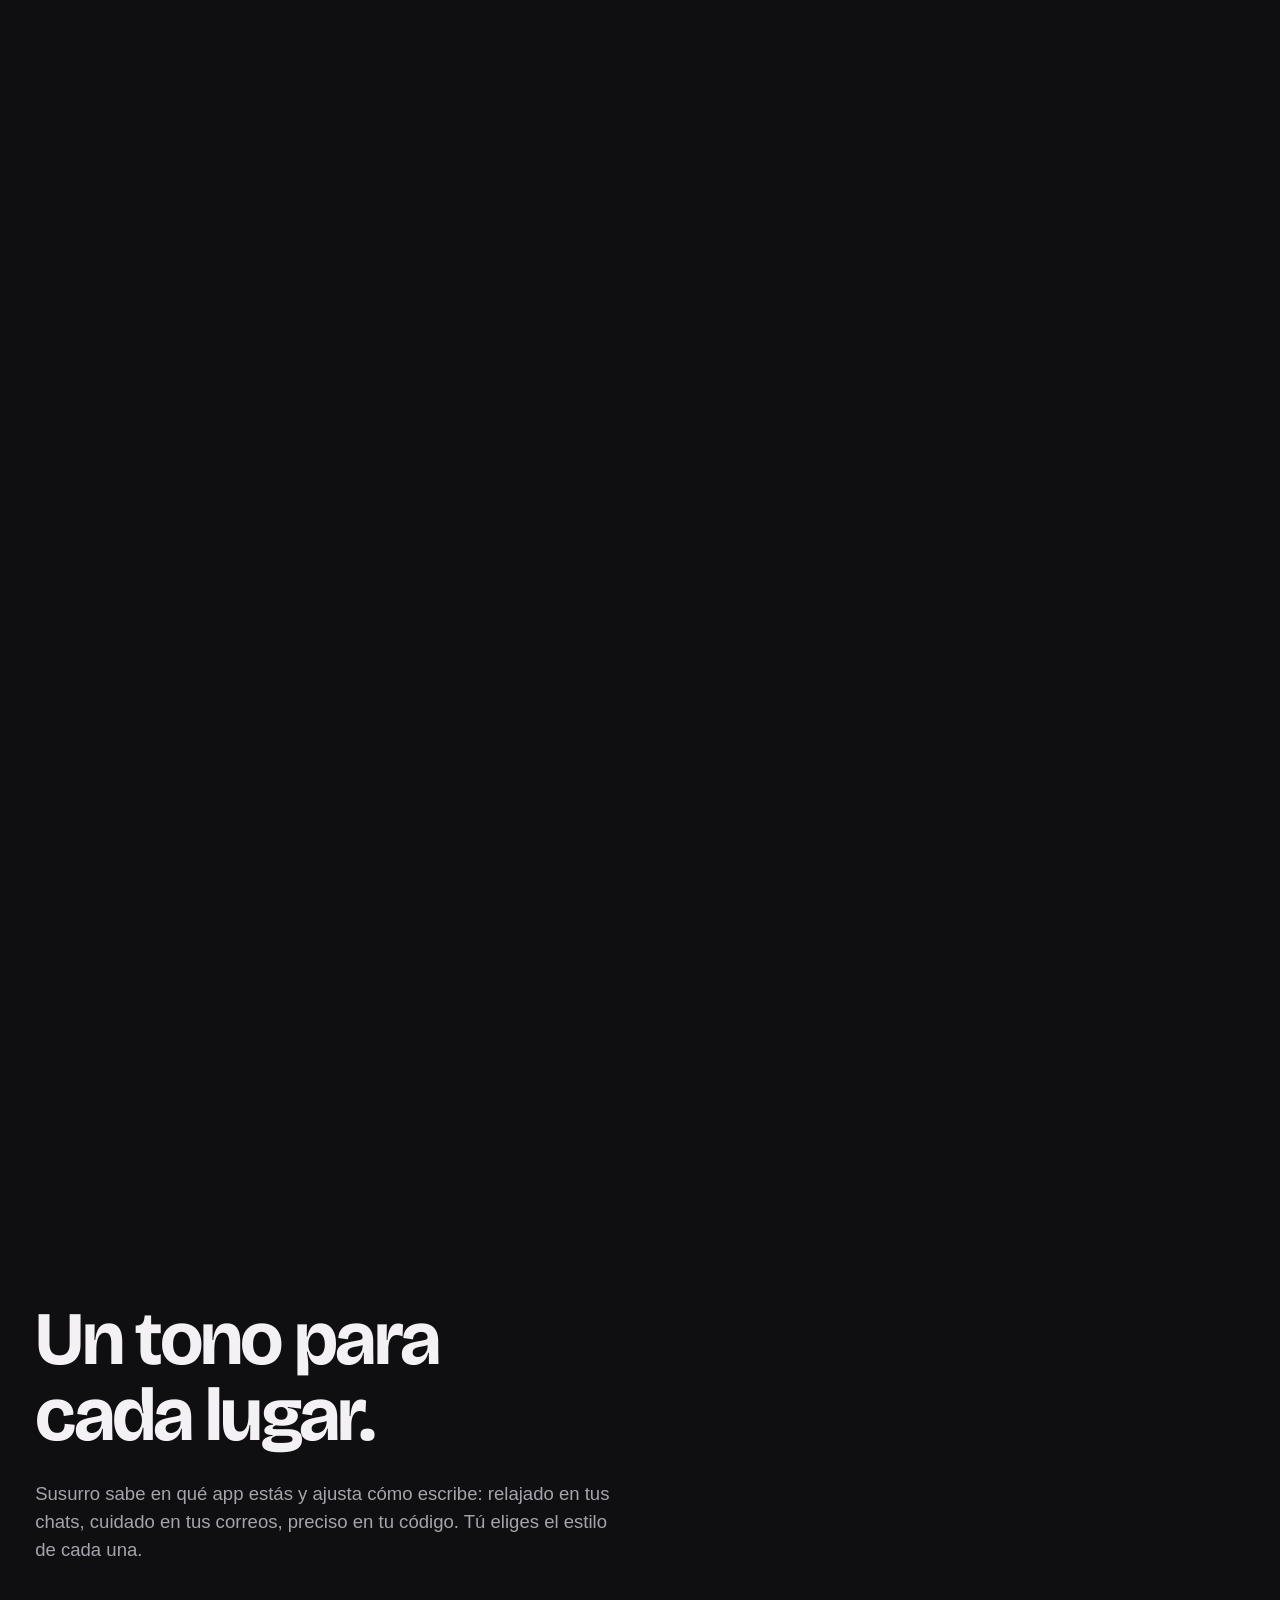
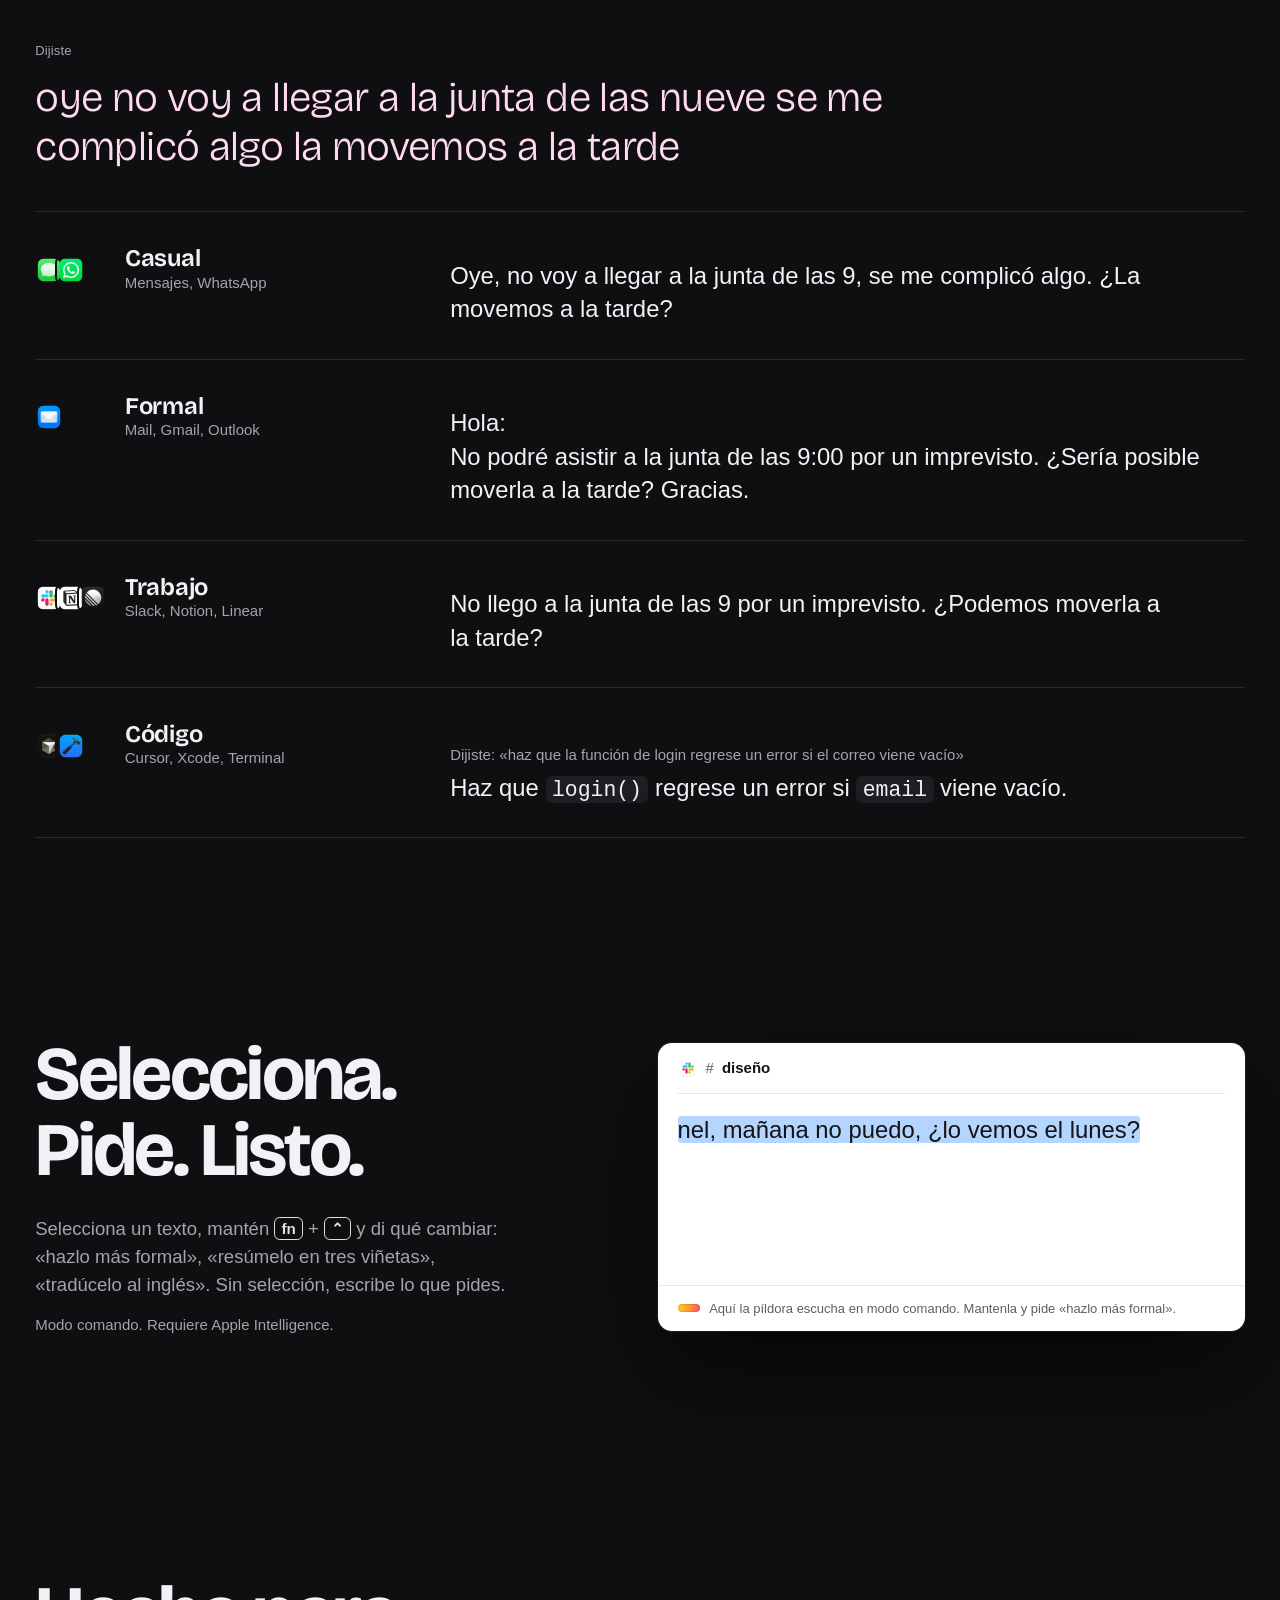
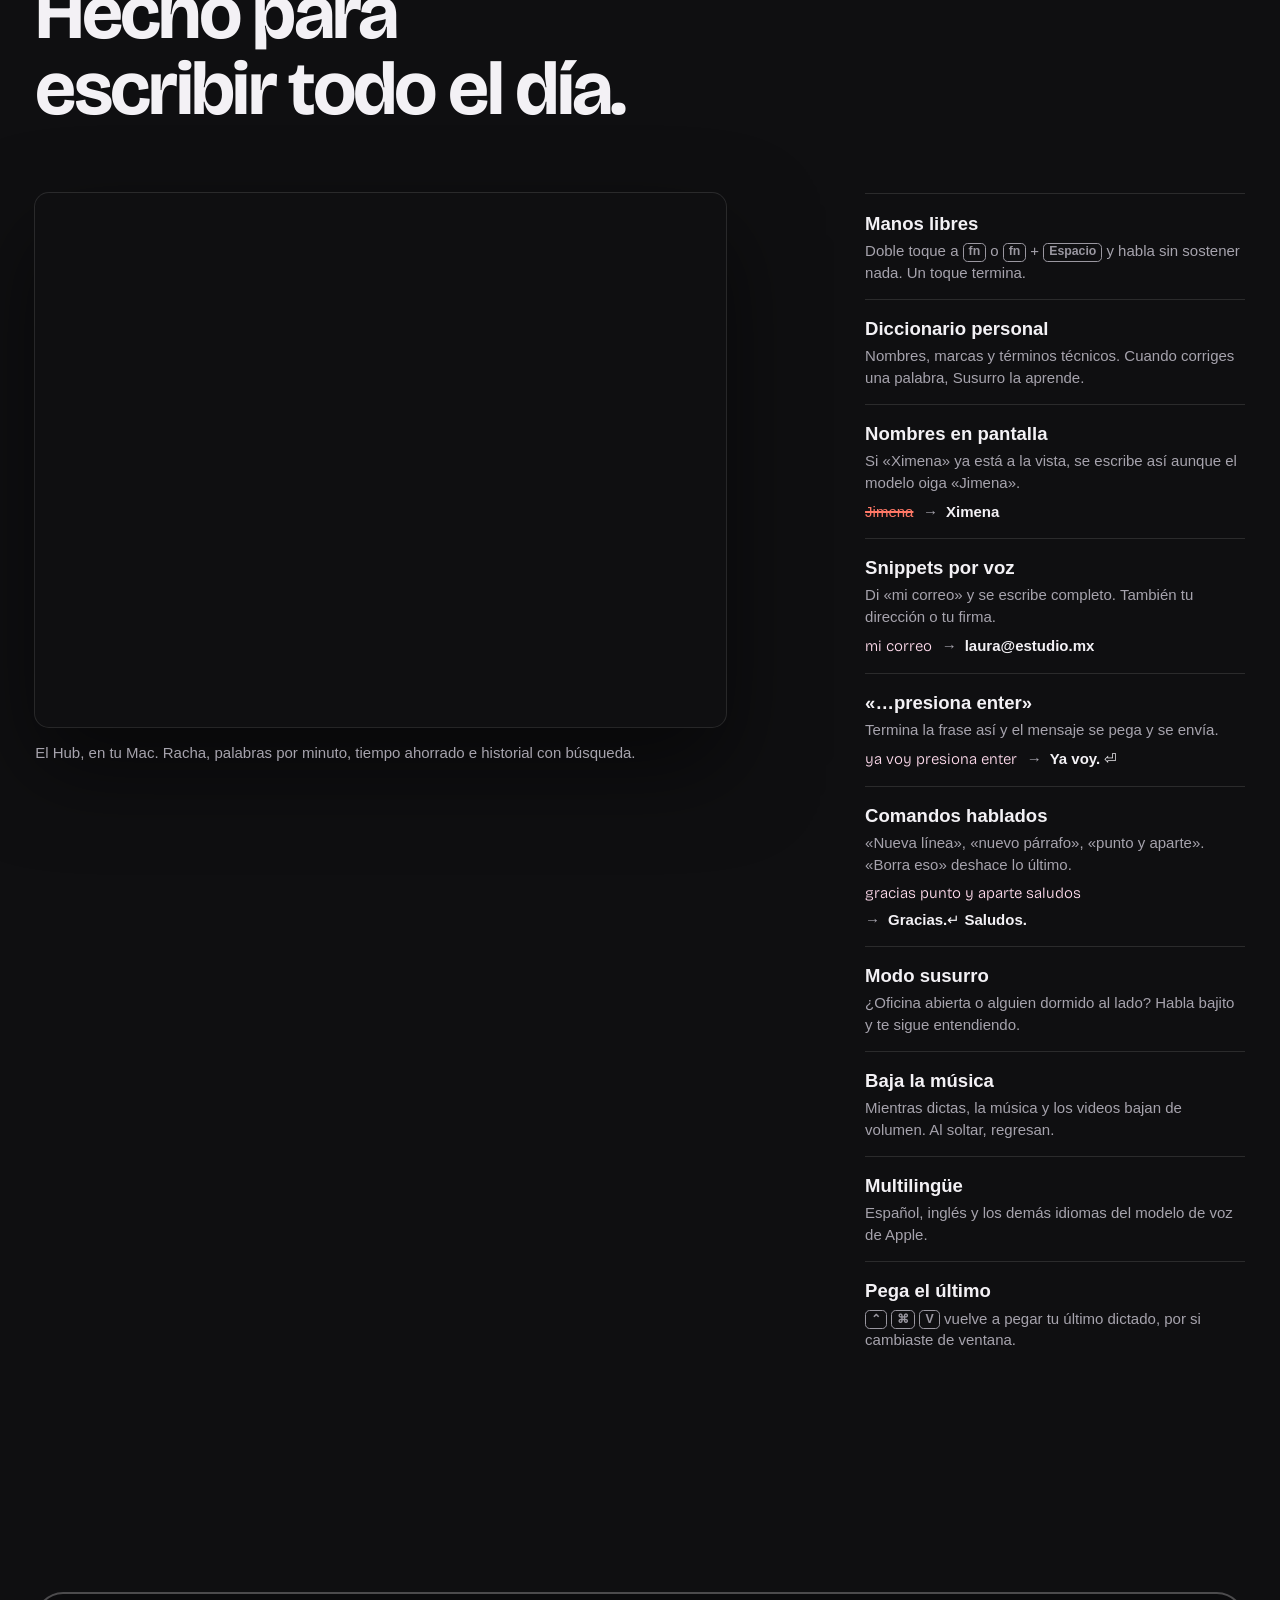
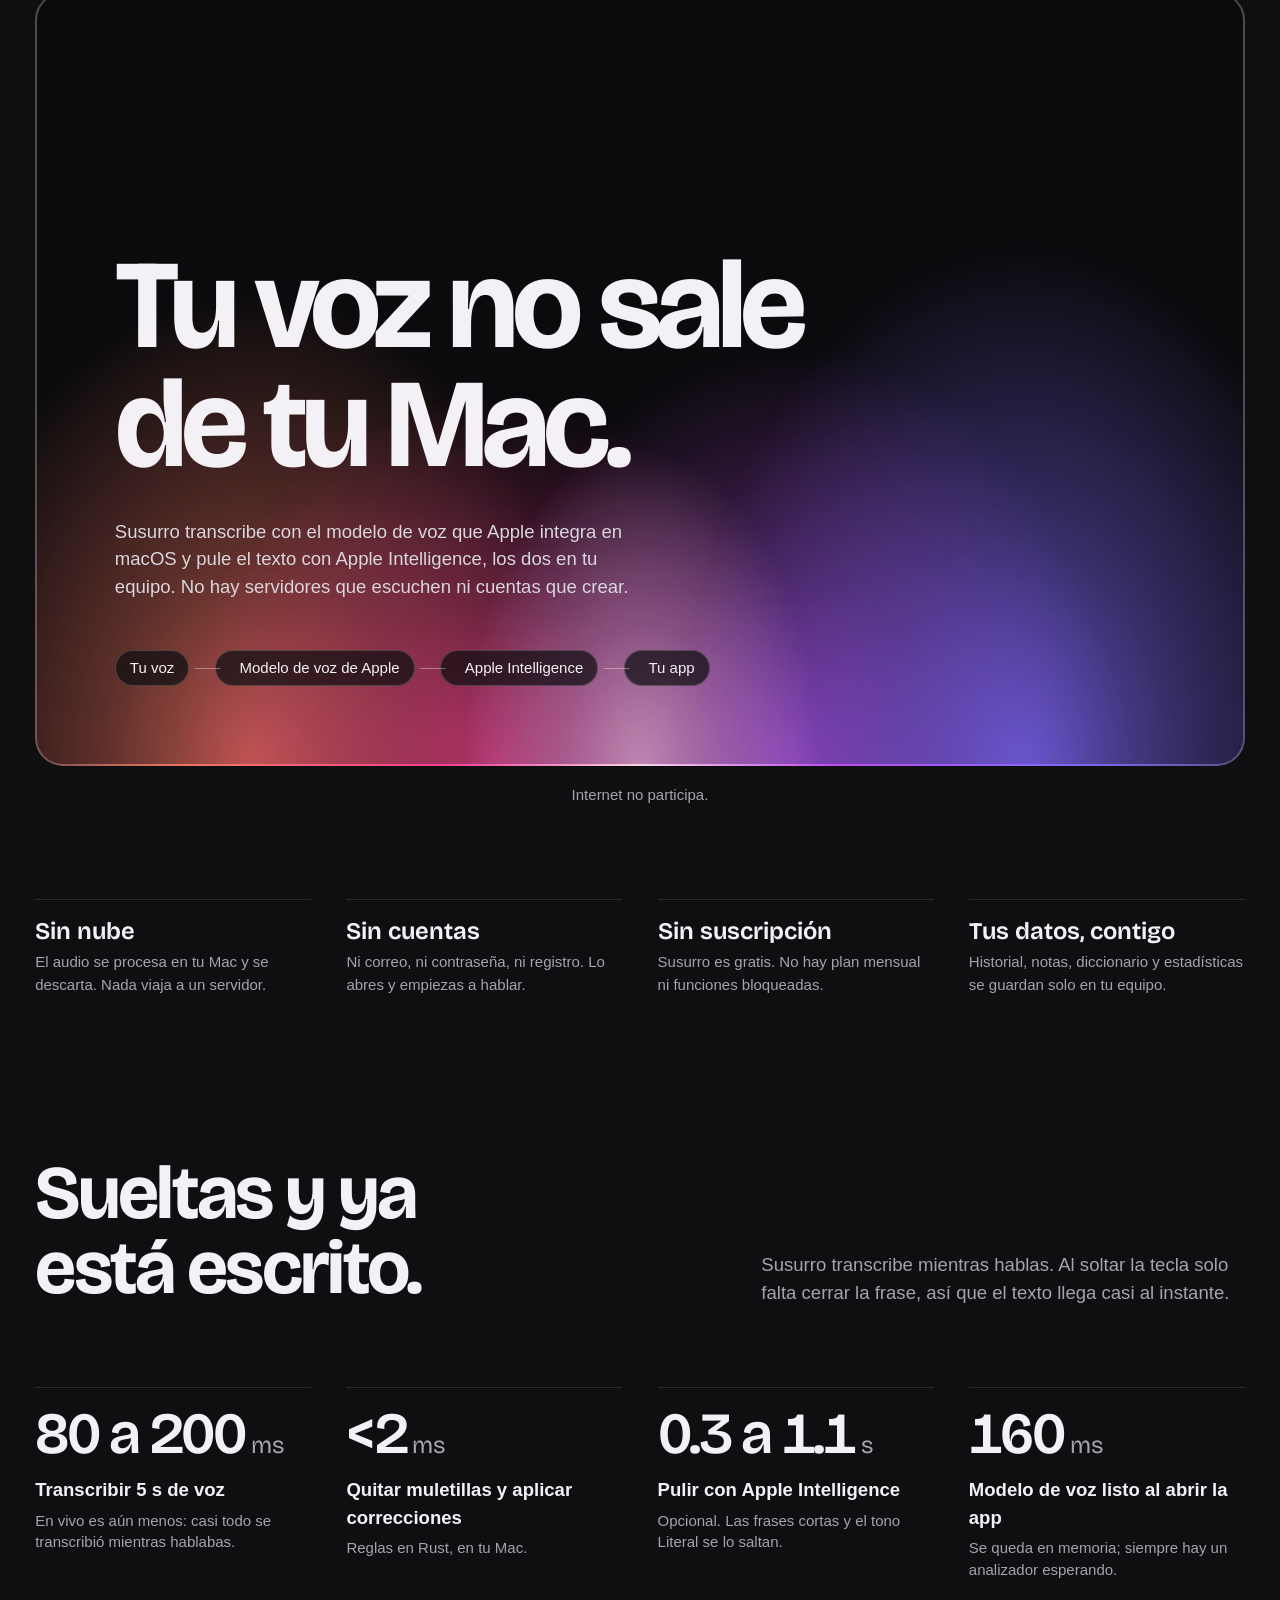
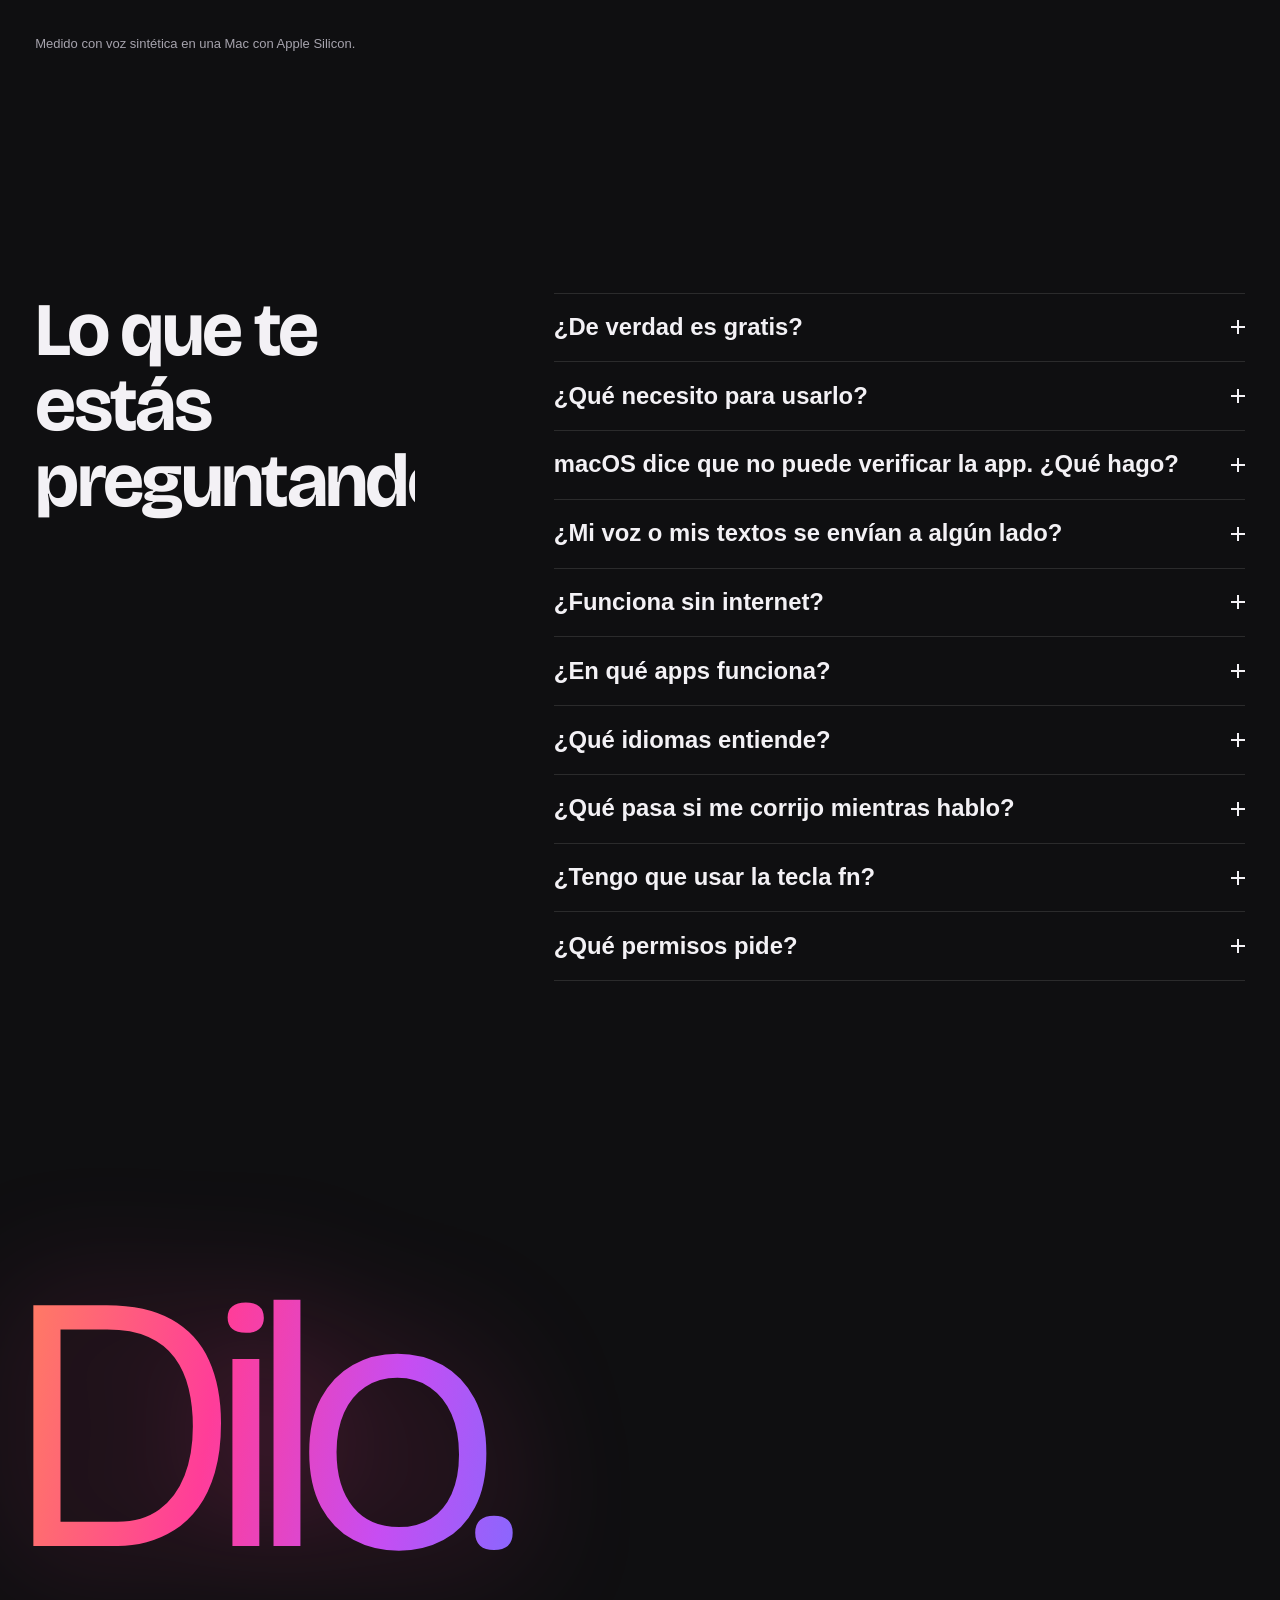
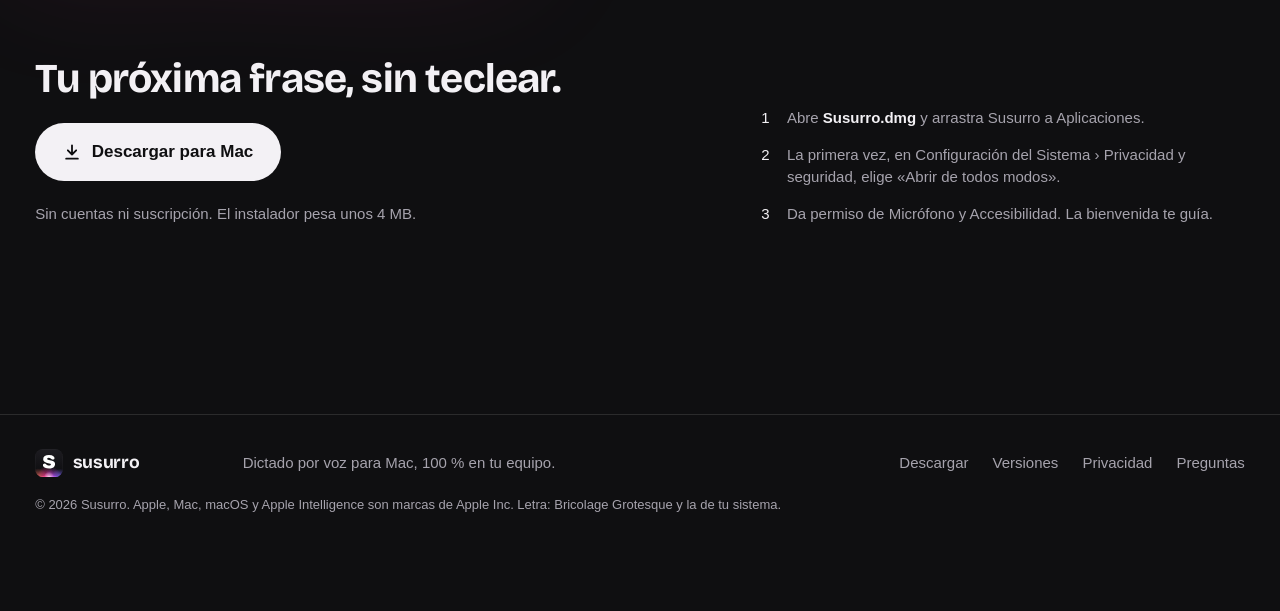
==== commit b7028c54: "feat: rediseñar la landing con la píldora que dicta y la voz como luz - La píldora vive abajo al cen" ====
--- a/index.html
+++ b/index.html
@@ -2,23 +2,22 @@
 <html lang="es-MX">
 <head>
   <meta charset="utf-8">
-  <meta name="viewport" content="width=device-width, initial-scale=1">
+  <meta name="viewport" content="width=device-width, initial-scale=1, viewport-fit=cover">
   <title>Susurro · Dictado por voz para Mac, 100 % en tu equipo</title>
   <meta name="description" content="Mantén presionada fn, habla y suelta: Susurro escribe tu voz como texto pulido en cualquier app de tu Mac. Sin nube, sin cuentas y gratis.">
+  <link rel="canonical" href="https://gomflo.dev/susurro/">
   <meta property="og:type" content="website">
   <meta property="og:url" content="https://gomflo.dev/susurro/">
-  <link rel="canonical" href="https://gomflo.dev/susurro/">
   <meta property="og:title" content="Susurro · Habla. Lo demás se escribe solo">
   <meta property="og:description" content="Dictado por voz para Mac que funciona 100 % en tu equipo. Mantén fn, habla, suelta. Gratis.">
-  <meta property="og:image" content="https://gomflo.dev/susurro/og.png">
+  <meta property="og:image" content="https://gomflo.dev/susurro/og.png?v=3">
   <meta property="og:image:width" content="1200">
   <meta property="og:image:height" content="630">
-  <meta property="og:image:alt" content="«Habla.» en letras de anillos rosas y «Lo demás se escribe solo.»: Susurro, dictado por voz para Mac.">
+  <meta property="og:image:alt" content="«Habla.» escrito en luz y «Lo demás se escribe solo.» en tinta, con la píldora de Susurro encendida abajo.">
   <meta property="og:locale" content="es_MX">
   <meta name="twitter:card" content="summary_large_image">
-  <meta name="theme-color" content="#F5F6F8" media="(prefers-color-scheme: light)">
-  <meta name="theme-color" content="#0F0F11" media="(prefers-color-scheme: dark)">
-  <meta name="color-scheme" content="light dark">
+  <meta name="theme-color" content="#0F0F11">
+  <meta name="color-scheme" content="dark">
   <script type="application/ld+json">
   {
     "@context": "https://schema.org",
@@ -27,421 +26,346 @@
     "description": "Dictado por voz para Mac que funciona 100 % en tu equipo. Mantén fn, habla y suelta: el texto aparece pulido en la app donde está tu cursor.",
     "url": "https://gomflo.dev/susurro/",
     "downloadUrl": "https://github.com/gomflo/susurro/releases/latest/download/Susurro.dmg",
-    "image": "https://gomflo.dev/susurro/og.png",
+    "image": "https://gomflo.dev/susurro/og.png?v=3",
     "applicationCategory": "UtilitiesApplication",
     "operatingSystem": "macOS 26",
-    "processorRequirements": "Apple Silicon",
-    "inLanguage": "es-MX",
     "offers": { "@type": "Offer", "price": "0", "priceCurrency": "USD" }
   }
   </script>
-  <link rel="icon" href="favicon.svg?v=4" type="image/svg+xml">
-  <link rel="preload" href="fonts/jost-latin.woff2" as="font" type="font/woff2" crossorigin>
-  <link rel="stylesheet" href="styles.css?v=15">
-  <script>document.documentElement.classList.add("js");</script>
+  <link rel="icon" href="favicon.svg?v=5" type="image/svg+xml">
+  <link rel="preload" href="fonts/bricolage.woff2" as="font" type="font/woff2" crossorigin>
+  <link rel="stylesheet" href="styles.css?v=20">
+  <script>document.documentElement.classList.add("js");if(!matchMedia("(prefers-reduced-motion: reduce)").matches)document.documentElement.classList.add("motion");</script>
   <script defer src="https://stats.gomflo.dev/script.js" data-website-id="05e58194-9321-464c-a08d-d00c3d476241" data-domains="gomflo.dev" data-performance="true"></script>
 </head>
 <body>
   <a class="skip" href="#contenido">Saltar al contenido</a>
 
-  <header class="nav" id="nav">
-    <div class="nav-in">
-      <a class="brand" href="#" aria-label="Susurro, inicio">
-        <svg class="mark" viewBox="0 0 64 64" width="36" height="36" aria-hidden="true"><use href="#mark"/></svg>
-        <span>susurro</span>
-      </a>
-      <nav class="nav-links" id="navLinks" aria-label="Secciones">
-        <a href="#como">Cómo funciona</a>
-        <a href="#antes-despues">Antes y después</a>
-        <a href="#privacidad">Privacidad</a>
-        <a href="#preguntas">Preguntas</a>
-      </nav>
-      <a class="btn btn-sm nav-cta" href="https://github.com/gomflo/susurro/releases/latest/download/Susurro.dmg" data-umami-event="Descarga" data-umami-event-lugar="nav">Descargar</a>
-      <button class="nav-menu" type="button" id="navMenu" aria-expanded="false" aria-controls="navLinks">
-        <span class="sr-only">Menú</span><i></i><i></i>
-      </button>
-    </div>
+  <header class="top" id="top">
+    <a class="brand" href="#contenido" aria-label="Susurro, inicio">
+      <svg class="mark" viewBox="0 0 64 64" width="32" height="32" aria-hidden="true"><use href="#mark"/></svg>
+      <span>susurro</span>
+    </a>
+    <nav class="nav" id="nav" aria-label="Secciones">
+      <a class="nav-a" href="#como">Cómo funciona</a>
+      <a class="nav-a" href="#antes-despues">Lo dicho, lo escrito</a>
+      <a class="nav-a" href="#privacidad">Privacidad</a>
+      <a class="nav-a" href="#preguntas">Preguntas</a>
+    </nav>
+    <a class="btn btn-sm top-cta" href="https://github.com/gomflo/susurro/releases/latest/download/Susurro.dmg" data-umami-event="Descarga" data-umami-event-lugar="nav"><span class="btn-glow" aria-hidden="true"></span><span class="btn-label">Descargar</span></a>
+    <button class="menu-btn" type="button" id="menuBtn" aria-expanded="false" aria-controls="nav"><span class="menu-open">Menú</span><span class="menu-close">Cerrar</span></button>
   </header>
 
-  <main id="contenido">
-    <!-- Hero: la palabra dicha vibra en líneas; lo escrito es tinta sólida -->
-    <section class="hero" aria-labelledby="hero-title">
-      <div class="wrap hero-grid">
-        <div class="hero-copy">
-          <h1 id="hero-title">
-            <svg class="rw rw-hero" id="heroWord" data-rings="4" viewBox="-62 -319.4 849.6 471.3" role="img" aria-label="Habla.">
-              <text class="rw-src" x="0" y="0">Habla.</text>
-            </svg>
-            <span class="h1-ink">Lo demás se escribe solo.</span>
-          </h1>
-          <p class="lede">Mantén presionada <kbd data-key>fn</kbd>, habla y suelta. Tu voz aparece como texto pulido en la app donde está tu cursor, sin salir nunca de tu Mac.</p>
-          <div class="key-pick" role="radiogroup" aria-labelledby="keyPickLabel">
-            <span class="key-pick-label" id="keyPickLabel">Tu tecla</span>
-            <button type="button" role="radio" aria-checked="true" data-pick="fn" aria-label="fn">fn</button>
-            <button type="button" role="radio" aria-checked="false" tabindex="-1" data-pick="option" aria-label="Opción derecha">⌥</button>
-            <button type="button" role="radio" aria-checked="false" tabindex="-1" data-pick="command" aria-label="Comando derecha">⌘</button>
-            <button type="button" role="radio" aria-checked="false" tabindex="-1" data-pick="control" aria-label="Control derecha">⌃</button>
-            <button type="button" role="radio" aria-checked="false" tabindex="-1" data-pick="shift" aria-label="Mayúsculas derecha">⇧</button>
-            <span class="key-pick-note" id="keyPickNote">La de fábrica. Cámbiala en Ajustes.</span>
-          </div>
-          <div class="cta">
-            <a class="btn btn-lg" href="https://github.com/gomflo/susurro/releases/latest/download/Susurro.dmg" data-umami-event="Descarga" data-umami-event-lugar="hero">
-              <svg class="i-dl" width="20" height="20" viewBox="0 0 24 24" aria-hidden="true"><path d="M12 4v11m-5-5 5 5 5-5M5 20h14"/></svg>
-              Descargar para Mac
-            </a>
-            <p class="cta-meta">Gratis · macOS 26 o posterior · Apple Silicon</p>
+  <main id="contenido" tabindex="-1">
+
+    <!-- Hero: la pantalla de tu Mac. Lo dicho es luz, lo escrito es tinta. -->
+    <section class="hero" data-dictate="hero" aria-labelledby="hero-title">
+      <div class="hero-copy">
+        <h1 id="hero-title" class="hero-title">
+          <span class="said hero-said" data-intro>Habla.</span>
+          <span class="hero-ink" data-split data-intro data-delay="0.25">Lo demás se escribe solo.</span>
+        </h1>
+        <p class="lede" data-reveal data-intro data-delay="0.5">Dictado por voz para Mac. <span class="nw">Mantén <kbd>fn</kbd>,</span> habla y suelta: el texto aparece pulido en la app donde está tu cursor. Nada sale de tu equipo.</p>
+        <div class="cta" data-reveal data-intro data-delay="0.6">
+          <a class="btn btn-lg" href="https://github.com/gomflo/susurro/releases/latest/download/Susurro.dmg" data-umami-event="Descarga" data-umami-event-lugar="hero">
+            <span class="btn-glow" aria-hidden="true"></span>
+            <svg class="i-dl" width="20" height="20" viewBox="0 0 24 24" aria-hidden="true"><path d="M12 4v11m-5-5 5 5 5-5M5 20h14"/></svg>
+            <span class="btn-label">Descargar para Mac</span>
+          </a>
+          <p class="cta-meta">Gratis. macOS 26 o posterior con Apple Silicon.</p>
+        </div>
+      </div>
+
+      <figure class="window hero-window" id="heroWindow" data-target="hero" data-reveal="fade" data-intro data-delay="0.35">
+        <div class="win-bar" role="group" aria-label="Elegir la app del ejemplo">
+          <button type="button" class="app-tab" data-app="0" aria-pressed="true"><img src="assets/apps/mail.png" alt="" width="24" height="24">Mail</button>
+          <button type="button" class="app-tab" data-app="1" aria-pressed="false"><img src="assets/apps/slack.png" alt="" width="24" height="24">Slack</button>
+          <button type="button" class="app-tab" data-app="2" aria-pressed="false"><img src="assets/apps/messages.png" alt="" width="24" height="24">Mensajes</button>
+          <button type="button" class="app-tab" data-app="3" aria-pressed="false"><img src="assets/apps/cursor.png" alt="" width="24" height="24">Cursor</button>
+          <i class="tab-mark" aria-hidden="true"></i>
+        </div>
+        <p class="win-head" id="winHead"><span>Para</span> Laura Méndez</p>
+        <div class="win-body" id="winBody" aria-live="polite"><p>Hola, Laura:</p><p>¿Podemos mover la junta al jueves a las 10:00? Ahí revisamos el presupuesto.</p></div>
+        <figcaption class="win-cap"><span class="cap-dot" aria-hidden="true"></span><span>Pruébalo: mantén presionada la píldora de abajo<span class="fine-only"> o la tecla ⌥ derecha</span> y suelta.</span></figcaption>
+      </figure>
+    </section>
+
+    <!-- Cómo funciona: tres verbos, en el orden en que pasan -->
+    <section class="how" id="como" aria-labelledby="como-title">
+      <h2 class="sec-label" id="como-title">Cómo funciona</h2>
+      <ol class="steps">
+        <li class="step" data-step="hold">
+          <span class="step-n">1</span>
+          <h3 class="step-word"><span class="step-w">Mantén</span> <kbd class="cap">fn</kbd></h3>
+          <p>fn de fábrica, o ⌥, ⌘, ⌃ o ⇧ del lado derecho. En cualquier app, una píldora abajo al centro te dice que Susurro escucha.</p>
+        </li>
+        <li class="step" data-step="talk">
+          <span class="step-n">2</span>
+          <h3 class="step-word"><span class="step-w said">Habla</span></h3>
+          <p>Sin dictar comas ni puntos. Haz pausas, corrígete, piensa en voz alta. Mientras hablas, la luz sube y ves tus últimas palabras.</p>
+        </li>
+        <li class="step" data-step="drop">
+          <span class="step-n">3</span>
+          <h3 class="step-word"><span class="step-w ink">Suelta.</span></h3>
+          <p>El texto aparece donde estaba tu cursor, con puntuación y acentos, y sin muletillas.</p>
+        </li>
+      </ol>
+    </section>
+
+    <!-- Lo dicho, lo escrito: el scroll pasa cada frase de luz a tinta -->
+    <section class="sw" id="antes-despues" aria-labelledby="ad-title">
+      <div class="sw-head">
+        <h2 id="ad-title" data-split>Tú hablas como hablas. Susurro escribe como escribes.</h2>
+        <p class="sec-lede" data-reveal>Las muletillas se van, tus correcciones se respetan y la puntuación llega sola.</p>
+      </div>
+      <div class="sw-track" id="swTrack">
+        <div class="sw-stage">
+          <ol class="sw-index" aria-hidden="true">
+            <li>Correo</li><li>Mensaje</li><li>Lista</li><li>Nombres</li>
+          </ol>
+          <div class="sw-cases">
+            <article class="sw-case" aria-label="Correo">
+              <p class="sw-said"><span class="sw-tag">Dijiste</span> <span class="w f">eh</span> hola Laura <span class="w f">este</span> quería ver si podemos mover la junta <span class="w f">al martes no mejor</span> al jueves a las diez <span class="w f">y pues</span> ahí revisamos el presupuesto</p>
+              <div class="sw-out"><span class="sw-tag">Se escribe</span><p>Hola, Laura:</p><p>¿Podemos mover la junta <mark>al jueves</mark> a las <mark>10:00</mark>? Ahí revisamos el presupuesto.</p></div>
+            </article>
+            <article class="sw-case" aria-label="Mensaje">
+              <p class="sw-said"><span class="sw-tag">Dijiste</span> <span class="w f">o sea</span> ya voy saliendo llego como en quince minutos <span class="w f">mmm</span> si quieres pide tú los tacos</p>
+              <div class="sw-out"><span class="sw-tag">Se escribe</span><p>Ya voy saliendo, llego en unos <mark>15 minutos</mark>. Si quieres, pide tú los tacos.</p></div>
+            </article>
+            <article class="sw-case" aria-label="Lista">
+              <p class="sw-said"><span class="sw-tag">Dijiste</span> pendientes para el lanzamiento uno revisar los textos dos subir las capturas <span class="w f">eh</span> tres avisarle a Mariana</p>
+              <div class="sw-out"><span class="sw-tag">Se escribe</span><p>Pendientes para el lanzamiento:</p><ol><li>Revisar los textos.</li><li>Subir las capturas.</li><li>Avisarle a Mariana.</li></ol></div>
+            </article>
+            <article class="sw-case" aria-label="Nombres">
+              <p class="sw-said"><span class="sw-tag">Dijiste</span> <span class="w f">eh</span> pásale el pull request a <span class="w x">jimena</span> para que lo revise antes del viernes <span class="w f">en la mañana no</span> en la tarde</p>
+              <div class="sw-out"><span class="sw-tag">Se escribe</span><p>Pásale el pull request a <mark>Ximena</mark> para que lo revise antes del viernes <mark>en la tarde</mark>.</p><p class="sw-note">Ximena está en tu diccionario, así que se escribe como tú la escribes.</p></div>
+            </article>
           </div>
         </div>
-
-        <figure class="sheet" id="demo">
-          <div class="sheet-apps" role="group" aria-label="Elegir ejemplo">
-            <button type="button" data-ex="0" aria-pressed="true"><img src="assets/apps/mail.png" alt="" width="28" height="28">Mail</button>
-            <button type="button" data-ex="1" aria-pressed="false"><img src="assets/apps/slack.png" alt="" width="28" height="28">Slack</button>
-            <button type="button" data-ex="2" aria-pressed="false"><img src="assets/apps/messages.png" alt="" width="28" height="28">Mensajes</button>
-            <button type="button" data-ex="3" aria-pressed="false"><img src="assets/apps/cursor.png" alt="" width="28" height="28">Cursor</button>
-          </div>
-          <div class="sheet-page" aria-hidden="true">
-            <p class="sheet-head" id="sheetHead"><span>Para</span> Laura Méndez</p>
-            <div class="sheet-body" id="sheetBody"><p class="said-done">Hola, Laura:</p><p class="said-done">¿Podemos mover la junta al jueves a las 10:00? Ahí revisamos el presupuesto.</p></div>
-          </div>
-          <div class="sheet-foot">
-            <button class="fn-key" type="button" id="fnKey" aria-describedby="fnHint">
-              <span class="fn-label" id="fnLabel">fn</span>
-              <span class="fn-word" id="fnWord" hidden></span>
-              <svg class="fn-globe" id="fnGlobe" viewBox="0 0 24 24" width="16" height="16" aria-hidden="true"><circle cx="12" cy="12" r="9"/><path d="M3 12h18M12 3c2.6 2.6 3.8 5.6 3.8 9s-1.2 6.4-3.8 9M12 3c-2.6 2.6-3.8 5.6-3.8 9s1.2 6.4 3.8 9"/></svg>
-              <span class="sr-only">Mantén presionada para dictar el ejemplo</span>
-            </button>
-            <p class="fn-hint" id="fnHint"><span class="voice-dot" aria-hidden="true"></span><span id="fnStatus">Mantén presionada la tecla para dictar</span></p>
-          </div>
-          <figcaption class="sr-only" id="demoText" aria-live="polite">Demostración: al mantener fn, lo que dices aparece en líneas; al soltar, se escribe pulido en la app. Ejemplo de Mail: «eh hola Laura este quería ver si podemos mover la junta al martes no mejor al jueves a las diez» se escribe «Hola, Laura: ¿Podemos mover la junta al jueves a las 10:00?».</figcaption>
-        </figure>
-      </div>
-    </section>
-
-    <!-- Cómo funciona: tres gestos, numerados porque el orden importa -->
-    <section class="section how" id="como" aria-labelledby="como-title">
-      <div class="wrap">
-        <h2 id="como-title">Mantén. Habla. Suelta.</h2>
-        <ol class="steps">
-          <li>
-            <svg class="rw rw-num" data-rings="3" viewBox="-54 -309.7 228.2 454.4" aria-hidden="true"><text class="rw-src" x="0" y="0">1</text></svg>
-            <h3>Mantén presionada <kbd data-key>fn</kbd></h3>
-            <p>fn de fábrica, o ⌥, ⌘, ⌃ o ⇧ del lado derecho: tú eliges. En cualquier app, una píldora discreta te avisa que Susurro te escucha.</p>
-          </li>
-          <li>
-            <svg class="rw rw-num" data-rings="3" viewBox="-54 -309.7 263.5 454.4" aria-hidden="true"><text class="rw-src" x="0" y="0">2</text></svg>
-            <h3>Habla con naturalidad</h3>
-            <p>Sin dictar comas ni puntos. Haz pausas, corrígete, piensa en voz alta: Susurro se queda con lo que quisiste decir.</p>
-          </li>
-          <li>
-            <svg class="rw rw-num" data-rings="3" viewBox="-54 -309.7 255 454.4" aria-hidden="true"><text class="rw-src" x="0" y="0">3</text></svg>
-            <h3>Suelta y listo</h3>
-            <p>El texto aparece donde estaba tu cursor, con puntuación y acentos, y sin muletillas.</p>
-          </li>
-        </ol>
-      </div>
-    </section>
-
-    <!-- Antes y después: lo dicho llega en líneas, se corrige a mano y se pasa en limpio -->
-    <section class="section galley" id="antes-despues" aria-labelledby="ad-title">
-      <div class="wrap">
-        <h2 id="ad-title">Tú hablas como hablas. <span class="soft">Susurro escribe como escribes.</span></h2>
-        <p class="sec-lede">Las muletillas desaparecen, tus correcciones se respetan y la puntuación llega sola.</p>
-      </div>
-
-      <figure class="galera" id="galera">
-        <div class="gl-stage" aria-hidden="true">
-          <div class="gl-line" id="glLine"></div>
-          <svg class="gl-marks" id="glMarks"></svg>
-          <div class="gl-notes" id="glNotes"></div>
-          <span class="gl-voice quiet" id="glPill"></span>
-          <i class="gl-clock" id="glClock"></i>
+      </div>
+    </section>
+
+    <!-- Estilos: la misma frase, cuatro lugares -->
+    <section class="tones" id="estilos" data-dictate="tones" aria-labelledby="estilos-title">
+      <div class="tones-head">
+        <h2 id="estilos-title" data-split>Un tono para cada lugar.</h2>
+        <p class="sec-lede" data-reveal>Susurro sabe en qué app estás y ajusta cómo escribe: relajado en tus chats, cuidado en tus correos, preciso en tu código. Tú eliges el estilo de cada una.</p>
+      </div>
+      <p class="said-line" data-reveal><span class="sw-tag">Dijiste</span> <span class="said-soft">oye no voy a llegar a la junta de las nueve se me complicó algo la movemos a la tarde</span></p>
+      <ul class="tone-list" id="toneList" data-target="tones">
+        <li class="tone" data-reveal>
+          <p class="tone-meta"><span class="tone-icons"><img src="assets/apps/messages.png" alt="" width="28" height="28" loading="lazy"><img src="assets/apps/whatsapp.png" alt="" width="28" height="28" loading="lazy"></span><b>Casual</b><span>Mensajes, WhatsApp</span></p>
+          <p class="tone-out">Oye, no voy a llegar a la junta de las 9, se me complicó algo. ¿La movemos a la tarde?</p>
+        </li>
+        <li class="tone" data-reveal>
+          <p class="tone-meta"><span class="tone-icons"><img src="assets/apps/mail.png" alt="" width="28" height="28" loading="lazy"></span><b>Formal</b><span>Mail, Gmail, Outlook</span></p>
+          <p class="tone-out">Hola:<br>No podré asistir a la junta de las 9:00 por un imprevisto. ¿Sería posible moverla a la tarde? Gracias.</p>
+        </li>
+        <li class="tone" data-reveal>
+          <p class="tone-meta"><span class="tone-icons"><img src="assets/apps/slack.png" alt="" width="28" height="28" loading="lazy"><img src="assets/apps/notion.png" alt="" width="28" height="28" loading="lazy"><img src="assets/apps/linear.png" alt="" width="28" height="28" loading="lazy"></span><b>Trabajo</b><span>Slack, Notion, Linear</span></p>
+          <p class="tone-out">No llego a la junta de las 9 por un imprevisto. ¿Podemos moverla a la tarde?</p>
+        </li>
+        <li class="tone" data-reveal>
+          <p class="tone-meta"><span class="tone-icons"><img src="assets/apps/cursor.png" alt="" width="28" height="28" loading="lazy"><img src="assets/apps/xcode.png" alt="" width="28" height="28" loading="lazy"></span><b>Código</b><span>Cursor, Xcode, Terminal</span></p>
+          <p class="tone-out"><span class="tone-said">Dijiste: «haz que la función de login regrese un error si el correo viene vacío»</span>Haz que <code>login()</code> regrese un error si <code>email</code> viene vacío.</p>
+        </li>
+      </ul>
+    </section>
+
+    <!-- Modo comando: la luz se vuelve ámbar, como en la app -->
+    <section class="command" id="comando" data-dictate="command" aria-labelledby="cmd-title">
+      <div class="cmd-copy">
+        <h2 id="cmd-title" data-split>Selecciona. Pide. Listo.</h2>
+        <p data-reveal>Selecciona un texto, mantén <kbd>fn</kbd> + <kbd>⌃</kbd> y di qué cambiar: «hazlo más formal», «resúmelo en tres viñetas», «tradúcelo al inglés». Sin selección, escribe lo que pides.</p>
+        <p class="note" data-reveal>Modo comando. Requiere Apple Intelligence.</p>
+      </div>
+      <figure class="window cmd-window" data-target="command" data-reveal="fade">
+        <p class="win-head"><img src="assets/apps/slack.png" alt="" width="20" height="20" loading="lazy"> <span>#</span>diseño</p>
+        <div class="win-body cmd-body"><p><span class="sel" id="cmdText">nel, mañana no puedo, ¿lo vemos el lunes?</span></p></div>
+        <figcaption class="win-cap"><span class="cap-dot cmd" aria-hidden="true"></span><span id="cmdCap">Aquí la píldora escucha en modo comando. Mantenla y pide «hazlo más formal».</span></figcaption>
+      </figure>
+    </section>
+
+    <!-- Funciones: la app real y un índice denso -->
+    <section class="features" id="funciones" aria-labelledby="funciones-title">
+      <h2 id="funciones-title" data-split>Hecho para escribir todo el día.</h2>
+      <figure class="hub" data-reveal="clip">
+        <img src="assets/hub/inicio-1600.webp" srcset="assets/hub/inicio-800.webp 800w, assets/hub/inicio-1600.webp 1600w" sizes="(min-width: 900px) 56vw, 100vw" width="1600" height="1235" loading="lazy" decoding="async" alt="El Hub de Susurro en modo oscuro: racha de 4 días, 106 palabras dictadas, 158 palabras por minuto, 2 minutos ahorrados, una gráfica de los últimos 14 días y el historial con dictados de Slack y Mail.">
+        <figcaption>El Hub, en tu Mac. Racha, palabras por minuto, tiempo ahorrado e historial con búsqueda.</figcaption>
+      </figure>
+      <dl class="index">
+        <div><dt>Manos libres</dt><dd>Doble toque a <kbd>fn</kbd> o <kbd>fn</kbd> + <kbd>Espacio</kbd> y habla sin sostener nada. Un toque termina.</dd></div>
+        <div><dt>Diccionario personal</dt><dd>Nombres, marcas y términos técnicos. Cuando corriges una palabra, Susurro la aprende.</dd></div>
+        <div><dt>Nombres en pantalla</dt><dd>Si «Ximena» ya está a la vista, se escribe así aunque el modelo oiga «Jimena».<span class="ex"><s>Jimena</s><span class="ex-out">Ximena</span></span></dd></div>
+        <div><dt>Snippets por voz</dt><dd>Di «mi correo» y se escribe completo. También tu dirección o tu firma.<span class="ex"><span class="ex-said">mi correo</span><span class="ex-out">laura@estudio.mx</span></span></dd></div>
+        <div><dt>«…presiona enter»</dt><dd>Termina la frase así y el mensaje se pega y se envía.<span class="ex"><span class="ex-said">ya voy presiona enter</span><span class="ex-out">Ya voy. ⏎</span></span></dd></div>
+        <div><dt>Comandos hablados</dt><dd>«Nueva línea», «nuevo párrafo», «punto y aparte». «Borra eso» deshace lo último.<span class="ex"><span class="ex-said">gracias punto y aparte saludos</span><span class="ex-out">Gracias.↵ Saludos.</span></span></dd></div>
+        <div><dt>Modo susurro</dt><dd>¿Oficina abierta o alguien dormido al lado? Habla bajito y te sigue entendiendo.</dd></div>
+        <div><dt>Baja la música</dt><dd>Mientras dictas, la música y los videos bajan de volumen. Al soltar, regresan.</dd></div>
+        <div><dt>Multilingüe</dt><dd>Español, inglés y los demás idiomas del modelo de voz de Apple.</dd></div>
+        <div><dt>Pega el último</dt><dd><kbd>⌃</kbd> <kbd>⌘</kbd> <kbd>V</kbd> vuelve a pegar tu último dictado, por si cambiaste de ventana.</dd></div>
+      </dl>
+    </section>
+
+    <!-- Privacidad: la luz choca con el borde de la pantalla y no sale -->
+    <section class="privacy" id="privacidad" aria-labelledby="priv-title">
+      <div class="screen" id="screen">
+        <div class="glow screen-glow" id="screenGlow" aria-hidden="true"></div>
+        <div class="screen-in">
+          <h2 id="priv-title" data-split>Tu voz no sale de tu Mac.</h2>
+          <p data-reveal>Susurro transcribe con el modelo de voz que Apple integra en macOS y pule el texto con Apple Intelligence, los dos en tu equipo. No hay servidores que escuchen ni cuentas que crear.</p>
+          <ol class="flow" aria-label="El camino de tu voz">
+            <li>Tu voz</li><li>Modelo de voz de Apple</li><li>Apple Intelligence</li><li>Tu app</li>
+          </ol>
         </div>
-        <button class="pause gl-pause" type="button" id="glPause" aria-pressed="false">
-          <svg class="i-pause" viewBox="0 0 16 16" width="12" height="12" aria-hidden="true"><rect x="3" y="2" width="3.5" height="12" rx="1.75"/><rect x="9.5" y="2" width="3.5" height="12" rx="1.75"/></svg>
-          <svg class="i-play" viewBox="0 0 16 16" width="12" height="12" aria-hidden="true"><path d="M4 2.5v11l9.5-5.5z"/></svg>
-          <span id="glPauseLabel">Pausar</span>
-        </button>
-        <figcaption class="sr-only">Animación: frases dichas en voz alta aparecen en líneas, un corrector marca las muletillas, las autocorrecciones, la puntuación y los nombres del diccionario, y cada frase se pasa en limpio. Por ejemplo, «se la mando el martes no mejor el jueves a las diez» queda «Se la mando el jueves a las 10:00.».</figcaption>
-      </figure>
-
-      <div class="wrap">
-        <ul class="legend" aria-label="Qué marca el corrector">
-          <li><svg viewBox="0 0 40 20" width="40" height="20" aria-hidden="true"><ellipse cx="20" cy="10" rx="16" ry="7"/></svg>Muletilla eliminada</li>
-          <li><svg viewBox="0 0 40 20" width="40" height="20" aria-hidden="true"><path d="M4 12 36 8"/></svg>Autocorrección</li>
-          <li><svg viewBox="0 0 40 20" width="40" height="20" aria-hidden="true"><path d="M13 17 20 5l7 12"/></svg>Puntuación y formato</li>
-          <li><svg viewBox="0 0 40 20" width="40" height="20" aria-hidden="true"><path d="M4 12c3-5 5 5 8 0s5 5 8 0 5 5 8 0 5 5 8 0"/></svg>Diccionario personal</li>
-        </ul>
-
-        <div class="tabs" data-tabs>
-          <div class="tablist" role="tablist" aria-label="Ejemplos de antes y después">
-            <button role="tab" id="t-ad-1" aria-controls="p-ad-1" aria-selected="true">Correo</button>
-            <button role="tab" id="t-ad-2" aria-controls="p-ad-2" aria-selected="false" tabindex="-1">Mensaje</button>
-            <button role="tab" id="t-ad-3" aria-controls="p-ad-3" aria-selected="false" tabindex="-1">Lista</button>
-            <button role="tab" id="t-ad-4" aria-controls="p-ad-4" aria-selected="false" tabindex="-1">Nombres</button>
-          </div>
-
-          <div class="ba" role="tabpanel" id="p-ad-1" aria-labelledby="t-ad-1" tabindex="0">
-            <div class="ba-col">
-              <p class="ba-label">Lo que dijiste</p>
-              <p class="raw"><s>eh</s> hola Laura <s>este</s> quería ver si podemos mover la junta <s>al martes no mejor</s> al jueves a las diez <s>y pues</s> ahí revisamos el presupuesto</p>
-            </div>
-            <div class="ba-col">
-              <p class="ba-label">Lo que se escribe</p>
-              <p class="clean">Hola, Laura:<br><br>¿Podemos mover la junta <mark>al jueves</mark> a las <mark>10:00</mark>? Ahí revisamos el presupuesto.</p>
-            </div>
-          </div>
-          <div class="ba" role="tabpanel" id="p-ad-2" aria-labelledby="t-ad-2" tabindex="0" hidden>
-            <div class="ba-col">
-              <p class="ba-label">Lo que dijiste</p>
-              <p class="raw"><s>o sea</s> ya voy saliendo llego como en quince minutos <s>mmm</s> si quieres pide tú los tacos</p>
-            </div>
-            <div class="ba-col">
-              <p class="ba-label">Lo que se escribe</p>
-              <p class="clean">Ya voy saliendo, llego en unos <mark>15 minutos</mark>. Si quieres, pide tú los tacos.</p>
-            </div>
-          </div>
-          <div class="ba" role="tabpanel" id="p-ad-3" aria-labelledby="t-ad-3" tabindex="0" hidden>
-            <div class="ba-col">
-              <p class="ba-label">Lo que dijiste</p>
-              <p class="raw">pendientes para el lanzamiento uno revisar los textos dos subir las capturas <s>eh</s> tres avisarle a Mariana</p>
-            </div>
-            <div class="ba-col">
-              <p class="ba-label">Lo que se escribe</p>
-              <div class="clean">Pendientes para el lanzamiento:
-                <ol class="clean-list"><li><mark>Revisar</mark> los textos.</li><li>Subir las capturas.</li><li>Avisarle a Mariana.</li></ol>
-              </div>
-            </div>
-          </div>
-          <div class="ba" role="tabpanel" id="p-ad-4" aria-labelledby="t-ad-4" tabindex="0" hidden>
-            <div class="ba-col">
-              <p class="ba-label">Lo que dijiste</p>
-              <p class="raw"><s>eh</s> pásale el pull request a <s>jimena</s> para que lo revise antes del viernes <s>en la mañana no en la tarde</s></p>
-            </div>
-            <div class="ba-col">
-              <p class="ba-label">Lo que se escribe</p>
-              <p class="clean">Pásale el pull request a <mark>Ximena</mark> para que lo revise antes del viernes <mark>en la tarde</mark>.</p>
-            </div>
-          </div>
-        </div>
-      </div>
-    </section>
-
-    <!-- Estilos: la misma frase, cuatro lugares -->
-    <section class="section tones" id="estilos" aria-labelledby="estilos-title">
-      <div class="wrap">
-        <h2 id="estilos-title">Un tono para cada lugar.</h2>
-        <p class="sec-lede">Susurro sabe en qué app estás y ajusta cómo escribe: relajado en tus chats, cuidado en tus correos, preciso en tu código. Tú eliges el estilo de cada una.</p>
-        <p class="said-line"><span class="said-tag">Dijiste</span> <span class="hollow">oye no voy a llegar a la junta de las nueve se me complicó algo la movemos a la tarde</span></p>
-        <ul class="tone-row">
-          <li>
-            <p class="tone-app"><img src="assets/apps/messages.png" alt="" width="32" height="32" loading="lazy"><img src="assets/apps/whatsapp.png" alt="" width="32" height="32" loading="lazy"><span><b>Casual</b> Mensajes, WhatsApp</span></p>
-            <p class="tone-out">Oye, no voy a llegar a la junta de las 9, se me complicó algo. ¿La movemos a la tarde?</p>
-          </li>
-          <li>
-            <p class="tone-app"><img src="assets/apps/mail.png" alt="" width="32" height="32" loading="lazy"><span><b>Formal</b> Mail, Gmail, Outlook</span></p>
-            <p class="tone-out">Hola:<br><br>No podré asistir a la junta de las 9:00 por un imprevisto. ¿Sería posible moverla a la tarde?<br><br>Gracias.</p>
-          </li>
-          <li>
-            <p class="tone-app"><img src="assets/apps/slack.png" alt="" width="32" height="32" loading="lazy"><img src="assets/apps/notion.png" alt="" width="32" height="32" loading="lazy"><img src="assets/apps/linear.png" alt="" width="32" height="32" loading="lazy"><span><b>Trabajo</b> Slack, Notion, Linear</span></p>
-            <p class="tone-out">No llego a la junta de las 9 por un imprevisto. ¿Podemos moverla a la tarde?</p>
-          </li>
-          <li>
-            <p class="tone-app"><img src="assets/apps/cursor.png" alt="" width="32" height="32" loading="lazy"><img src="assets/apps/xcode.png" alt="" width="32" height="32" loading="lazy"><span><b>Código</b> Cursor, Xcode, Terminal</span></p>
-            <p class="said-mini">Dijiste: <span>haz que la función de login regrese un error si el correo viene vacío</span></p>
-            <p class="tone-out">Haz que <code>login()</code> regrese un error si <code>email</code> viene vacío.</p>
-          </li>
-        </ul>
-      </div>
-    </section>
-
-    <!-- Funciones: índice denso, sin tarjetas -->
-    <section class="section features" id="funciones" aria-labelledby="funciones-title">
-      <div class="wrap">
-        <h2 id="funciones-title">Hecho para escribir todo el día.</h2>
-
-        <div class="command">
-          <div class="command-copy">
-            <h3>Modo comando</h3>
-            <p>Selecciona un texto, mantén <kbd data-key>fn</kbd> + <kbd>⌃</kbd> y di qué cambiar: «hazlo más formal», «resúmelo en tres viñetas», «tradúcelo al inglés». Sin selección, escribe lo que pides. Requiere Apple Intelligence.</p>
-          </div>
-          <div class="command-demo" aria-hidden="true">
-            <p class="cmd-src"><span class="sel">nel, mañana no puedo, ¿lo vemos el lunes?</span></p>
-            <p class="cmd-said"><span class="voice-dot"></span><span class="hollow">«hazlo más formal»</span></p>
-            <p class="cmd-out">Mañana no me será posible. ¿Podríamos revisarlo el lunes?</p>
-          </div>
-        </div>
-
-        <dl class="index">
-          <div><dt>Manos libres</dt><dd>Doble toque a <kbd data-key>fn</kbd> o <kbd data-key>fn</kbd> + <kbd>Espacio</kbd> y habla sin sostener nada. Un toque termina.</dd></div>
-          <div><dt>Diccionario personal</dt><dd>Nombres, marcas y términos técnicos. Cuando corriges una palabra, Susurro la aprende.</dd></div>
-          <div><dt>Snippets por voz</dt><dd>Di «mi correo» y se escribe completo. También tu dirección, tu firma o esa respuesta que repites a diario.</dd></div>
-          <div><dt>«…presiona enter»</dt><dd>Termina la frase con «presiona enter» y el mensaje se pega y se envía.</dd></div>
-          <div><dt>Comandos hablados</dt><dd>«Nueva línea», «nuevo párrafo», «punto y aparte». Y «borra eso» deshace lo último que dijiste.</dd></div>
-          <div><dt>Historial y notas</dt><dd>Todo lo que dictas queda guardado y buscable en tu Mac, más un bloc para pensar en voz alta.</dd></div>
-          <div><dt>Modo susurro</dt><dd>¿Oficina abierta o alguien dormido al lado? Habla bajito y Susurro te sigue entendiendo.</dd></div>
-          <div><dt>Baja la música</dt><dd>Mientras dictas, la música y los videos bajan de volumen. Al soltar <kbd data-key>fn</kbd>, regresan solos.</dd></div>
-          <div><dt>Multilingüe</dt><dd>Español, inglés y los demás idiomas del modelo de voz de Apple. Cambia de idioma desde la barra de menús.</dd></div>
-          <div><dt>Pega el último</dt><dd><kbd>⌃</kbd> <kbd>⌘</kbd> <kbd>V</kbd> vuelve a pegar tu último dictado, por si cambiaste de ventana.</dd></div>
-          <div><dt>Estadísticas</dt><dd>Tu racha, tus palabras por minuto y cuánto tiempo te has ahorrado. Calculado en tu Mac.</dd></div>
-          <div><dt>Tu tecla</dt><dd>¿Prefieres otra? Usa <kbd>⌥</kbd>, <kbd>⌘</kbd>, <kbd>⌃</kbd> o <kbd>⇧</kbd> del lado derecho.</dd></div>
-        </dl>
-      </div>
-    </section>
-
-    <!-- Privacidad: los anillos de la voz se detienen en el borde de la Mac -->
-    <section class="privacy" id="privacidad" aria-labelledby="priv-title">
-      <div class="wrap privacy-grid">
-        <div class="privacy-copy">
-          <h2 id="priv-title">Tu voz no sale de tu Mac.</h2>
-          <p class="sec-lede">Susurro transcribe con el modelo de voz que Apple integra en macOS y pule el texto con Apple Intelligence, los dos en tu equipo. No hay servidores que escuchen ni cuentas que crear.</p>
-        </div>
-        <figure class="bound" id="bound">
-          <svg viewBox="0 0 560 400" role="img" aria-labelledby="boundTitle">
-            <title id="boundTitle">Diagrama: el micrófono, el modelo de voz de Apple, Apple Intelligence y tu app están dentro de tu Mac. Las ondas de tu voz se detienen en su borde; internet no participa.</title>
-            <defs><clipPath id="macClip"><rect x="20" y="20" width="520" height="300" rx="28"/></clipPath></defs>
-            <g clip-path="url(#macClip)" class="bound-rings" id="boundRings"></g>
-            <rect class="bound-edge" x="20" y="20" width="520" height="300" rx="28"/>
-            <path class="bound-stand" d="M200 320h160l18 48H182z"/>
-            <g class="bound-steps">
-              <circle cx="96" cy="170" r="9"/><text x="96" y="208">Tu voz</text>
-              <circle cx="218" cy="170" r="6"/><text x="218" y="208">Modelo de voz</text><text class="sub" x="218" y="228">de Apple</text>
-              <circle cx="342" cy="170" r="6"/><text x="342" y="208">Apple</text><text class="sub" x="342" y="228">Intelligence</text>
-              <circle cx="464" cy="170" r="6"/><text x="464" y="208">Tu app</text>
-              <path d="M110 170h96M230 170h100M354 170h98"/>
-            </g>
-            <text class="bound-label" x="44" y="58">Tu Mac</text>
-          </svg>
-          <ol class="bound-list" aria-hidden="true"><li>Tu voz</li><li>Modelo de voz de Apple</li><li>Apple Intelligence</li><li>Tu app</li></ol>
-          <figcaption>Internet no participa.</figcaption>
-        </figure>
-        <ul class="promises">
-          <li><h3>Sin nube</h3><p>El audio se procesa en tu Mac y se descarta. Nada viaja a un servidor.</p></li>
-          <li><h3>Sin cuentas</h3><p>Ni correo, ni contraseña, ni registro. Lo abres y empiezas a hablar.</p></li>
-          <li><h3>Sin suscripción</h3><p>Susurro es gratis. No hay plan mensual ni funciones bloqueadas.</p></li>
-          <li><h3>Tus datos, contigo</h3><p>Historial, notas, diccionario y estadísticas se guardan solo en tu equipo.</p></li>
-        </ul>
-      </div>
+      </div>
+      <p class="screen-foot">Internet no participa.</p>
+      <ul class="promises">
+        <li data-reveal><h3>Sin nube</h3><p>El audio se procesa en tu Mac y se descarta. Nada viaja a un servidor.</p></li>
+        <li data-reveal data-delay="0.06"><h3>Sin cuentas</h3><p>Ni correo, ni contraseña, ni registro. Lo abres y empiezas a hablar.</p></li>
+        <li data-reveal data-delay="0.12"><h3>Sin suscripción</h3><p>Susurro es gratis. No hay plan mensual ni funciones bloqueadas.</p></li>
+        <li data-reveal data-delay="0.18"><h3>Tus datos, contigo</h3><p>Historial, notas, diccionario y estadísticas se guardan solo en tu equipo.</p></li>
+      </ul>
     </section>
 
     <!-- Velocidad: tiempos medidos, no promesas -->
-    <section class="section speed" id="velocidad" aria-labelledby="vel-title">
-      <div class="wrap speed-grid">
-        <div>
-          <h2 id="vel-title">Sueltas <kbd class="kbd-xl" data-key>fn</kbd> y ya está escrito.</h2>
-          <p class="sec-lede">Susurro transcribe mientras hablas. Al soltar la tecla solo falta cerrar la frase, así que el texto llega casi al instante.</p>
-        </div>
-        <figure class="timing">
-          <table>
-            <caption>Lo que tarda cada paso</caption>
-            <thead><tr><th scope="col">Paso</th><th scope="col">Tiempo</th><th scope="col"><span class="sr-only">Escala de 0 a 1.2 segundos</span><span class="scale" aria-hidden="true"><span>0</span><span>0.4 s</span><span>0.8 s</span><span>1.2 s</span></span></th></tr></thead>
-            <tbody>
-              <tr style="--lo:.08;--hi:.2"><th scope="row">Transcribir 5 s de voz <small>En vivo es aún menos: casi todo se transcribió mientras hablabas.</small></th><td>80–200 ms</td><td class="bar" aria-hidden="true"><i></i></td></tr>
-              <tr style="--lo:.00003;--hi:.0017"><th scope="row">Quitar muletillas y aplicar correcciones</th><td>menos de 2 ms</td><td class="bar" aria-hidden="true"><i></i></td></tr>
-              <tr style="--lo:.3;--hi:1.1"><th scope="row">Pulir con Apple Intelligence <small>Opcional. Las frases cortas y el tono Literal se lo saltan.</small></th><td>0.3–1.1 s</td><td class="bar" aria-hidden="true"><i></i></td></tr>
-            </tbody>
-          </table>
-          <figcaption>Medido con voz sintética en una Mac con Apple Silicon. El modelo de voz queda listo unos 160 ms después de abrir la app.</figcaption>
-        </figure>
-      </div>
+    <section class="speed" id="velocidad" aria-labelledby="vel-title">
+      <div class="speed-head">
+        <h2 id="vel-title" data-split>Sueltas y ya está escrito.</h2>
+        <p class="sec-lede" data-reveal>Susurro transcribe mientras hablas. Al soltar la tecla solo falta cerrar la frase, así que el texto llega casi al instante.</p>
+      </div>
+      <dl class="facts">
+        <div data-reveal><dt>Transcribir 5 s de voz</dt><dd><b>80 a 200</b> ms</dd><dd class="fact-note">En vivo es aún menos: casi todo se transcribió mientras hablabas.</dd></div>
+        <div data-reveal data-delay="0.06"><dt>Quitar muletillas y aplicar correcciones</dt><dd><b>&lt;&#8202;2</b> ms</dd><dd class="fact-note">Reglas en Rust, en tu Mac.</dd></div>
+        <div data-reveal data-delay="0.12"><dt>Pulir con Apple Intelligence</dt><dd><b>0.3 a 1.1</b> s</dd><dd class="fact-note">Opcional. Las frases cortas y el tono Literal se lo saltan.</dd></div>
+        <div data-reveal data-delay="0.18"><dt>Modelo de voz listo al abrir la app</dt><dd><b>160</b> ms</dd><dd class="fact-note">Se queda en memoria; siempre hay un analizador esperando.</dd></div>
+      </dl>
+      <p class="speed-foot">Medido con voz sintética en una Mac con Apple Silicon.</p>
     </section>
 
     <!-- Preguntas -->
-    <section class="section faq-sec" id="preguntas" aria-labelledby="faq-title">
-      <div class="wrap faq-grid">
-        <h2 id="faq-title">Lo que te estás preguntando.</h2>
-        <div class="faq">
-          <details>
-            <summary data-umami-event="Pregunta" data-umami-event-tema="gratis">¿De verdad es gratis?</summary>
-            <p>Sí. Sin suscripción, sin periodo de prueba y sin cuentas. Lo descargas, le das permisos y empiezas a dictar.</p>
-          </details>
-          <details>
-            <summary data-umami-event="Pregunta" data-umami-event-tema="requisitos">¿Qué necesito para usarlo?</summary>
-            <p>Una Mac con Apple Silicon (M1 o posterior) y macOS 26 o posterior. Para el pulido del texto, Apple Intelligence debe estar activado en Configuración del Sistema.</p>
-          </details>
-          <details>
-            <summary data-umami-event="Pregunta" data-umami-event-tema="gatekeeper">macOS dice que no puede verificar la app. ¿Qué hago?</summary>
-            <p>Susurro todavía no pasa por la notarización de Apple, así que la primera vez macOS la detiene. Abre Configuración del Sistema › Privacidad y seguridad, baja hasta Seguridad y elige «Abrir de todos modos». Solo se hace una vez.</p>
-          </details>
-          <details>
-            <summary data-umami-event="Pregunta" data-umami-event-tema="privacidad">¿Mi voz o mis textos se envían a algún lado?</summary>
-            <p>No. La transcripción y el pulido ocurren en tu Mac con los modelos de Apple en el dispositivo. Tu historial, notas, diccionario y estadísticas también se quedan en tu equipo.</p>
-          </details>
-          <details>
-            <summary data-umami-event="Pregunta" data-umami-event-tema="sin-internet">¿Funciona sin internet?</summary>
-            <p>Sí. Como todo corre en tu Mac, puedes dictar sin conexión. macOS puede necesitar descargar una sola vez el modelo de voz de tu idioma.</p>
-          </details>
-          <details>
-            <summary data-umami-event="Pregunta" data-umami-event-tema="apps">¿En qué apps funciona?</summary>
-            <p>En prácticamente cualquier lugar donde puedas escribir: correo, chats, documentos, el navegador, editores de código y la Terminal. Si ves un cursor, Susurro puede escribir ahí.</p>
-          </details>
-          <details>
-            <summary data-umami-event="Pregunta" data-umami-event-tema="idiomas">¿Qué idiomas entiende?</summary>
-            <p>Español, inglés y los demás idiomas compatibles con el modelo de voz de Apple. Eliges el tuyo en la bienvenida y cambias cuando quieras desde la barra de menús.</p>
-          </details>
-          <details>
-            <summary data-umami-event="Pregunta" data-umami-event-tema="correcciones">¿Qué pasa si me corrijo mientras hablo?</summary>
-            <p>Susurro se queda con lo que quisiste decir. Si dices «el martes, no, mejor el jueves», solo se escribe «el jueves».</p>
-          </details>
-          <details>
-            <summary data-umami-event="Pregunta" data-umami-event-tema="tecla">¿Tengo que usar la tecla fn?</summary>
-            <p>No. fn es la tecla de fábrica, pero puedes cambiarla por ⌥, ⌘, ⌃ o ⇧ del lado derecho en la bienvenida o en Ajustes. Mantener, doble toque, tecla + Espacio y tecla + ⌃ funcionan igual con la que elijas.</p>
-          </details>
-          <details>
-            <summary data-umami-event="Pregunta" data-umami-event-tema="permisos">¿Qué permisos pide?</summary>
-            <p>Micrófono, para escucharte mientras mantienes fn, y Accesibilidad, para escribir el texto en la app donde está tu cursor.</p>
-          </details>
-        </div>
-      </div>
-    </section>
-
-    <!-- Cierre -->
-    <section class="final" id="descargar" aria-labelledby="final-title">
-      <div class="wrap final-in">
-        <svg class="rw rw-final" id="finalWord" data-rings="4" viewBox="-62 -319 627.9 470.9" aria-hidden="true"><text class="rw-src" x="0" y="0">Dilo.</text></svg>
-        <div class="final-copy">
-          <h2 id="final-title">Tu próxima frase, sin teclear.</h2>
-          <div class="final-act">
-            <div>
-              <a class="btn btn-lg" href="https://github.com/gomflo/susurro/releases/latest/download/Susurro.dmg" data-umami-event="Descarga" data-umami-event-lugar="cierre">
-                <svg class="i-dl" width="20" height="20" viewBox="0 0 24 24" aria-hidden="true"><path d="M12 4v11m-5-5 5 5 5-5M5 20h14"/></svg>
-                Descargar para Mac
-              </a>
-              <p class="cta-meta">Gratis · macOS 26 o posterior · Apple Silicon</p>
-            </div>
-          </div>
-        </div>
-      </div>
+    <section class="faq-sec" id="preguntas" aria-labelledby="faq-title">
+      <h2 id="faq-title" data-split>Lo que te estás preguntando.</h2>
+      <div class="faq">
+        <details>
+          <summary data-umami-event="Pregunta" data-umami-event-tema="gratis">¿De verdad es gratis?</summary>
+          <p>Sí. Sin suscripción, sin periodo de prueba y sin cuentas. Lo descargas, le das permisos y empiezas a dictar.</p>
+        </details>
+        <details>
+          <summary data-umami-event="Pregunta" data-umami-event-tema="requisitos">¿Qué necesito para usarlo?</summary>
+          <p>Una Mac con Apple Silicon (M1 o posterior) y macOS 26 o posterior. Para el pulido del texto, Apple Intelligence debe estar activado en Configuración del Sistema.</p>
+        </details>
+        <details>
+          <summary data-umami-event="Pregunta" data-umami-event-tema="gatekeeper">macOS dice que no puede verificar la app. ¿Qué hago?</summary>
+          <p>Susurro todavía no pasa por la notarización de Apple, así que la primera vez macOS la detiene. Abre Configuración del Sistema › Privacidad y seguridad, baja hasta Seguridad y elige «Abrir de todos modos». Solo se hace una vez.</p>
+        </details>
+        <details>
+          <summary data-umami-event="Pregunta" data-umami-event-tema="privacidad">¿Mi voz o mis textos se envían a algún lado?</summary>
+          <p>No. La transcripción y el pulido ocurren en tu Mac con los modelos de Apple en el dispositivo. Tu historial, notas, diccionario y estadísticas también se quedan en tu equipo.</p>
+        </details>
+        <details>
+          <summary data-umami-event="Pregunta" data-umami-event-tema="sin-internet">¿Funciona sin internet?</summary>
+          <p>Sí. Como todo corre en tu Mac, puedes dictar sin conexión. macOS puede necesitar descargar una sola vez el modelo de voz de tu idioma.</p>
+        </details>
+        <details>
+          <summary data-umami-event="Pregunta" data-umami-event-tema="apps">¿En qué apps funciona?</summary>
+          <p>En casi cualquier lugar donde puedas escribir: correo, chats, documentos, el navegador, editores de código y la Terminal. Si ves un cursor, Susurro puede escribir ahí. Si no hay dónde escribir, el dictado se queda en tu portapapeles y la píldora te avisa.</p>
+        </details>
+        <details>
+          <summary data-umami-event="Pregunta" data-umami-event-tema="idiomas">¿Qué idiomas entiende?</summary>
+          <p>Español, inglés y los demás idiomas compatibles con el modelo de voz de Apple. Eliges el tuyo en la bienvenida y cambias cuando quieras desde la barra de menús.</p>
+        </details>
+        <details>
+          <summary data-umami-event="Pregunta" data-umami-event-tema="correcciones">¿Qué pasa si me corrijo mientras hablo?</summary>
+          <p>Susurro se queda con lo que quisiste decir. Si dices «el martes, no, mejor el jueves», solo se escribe «el jueves».</p>
+        </details>
+        <details>
+          <summary data-umami-event="Pregunta" data-umami-event-tema="tecla">¿Tengo que usar la tecla fn?</summary>
+          <p>No. fn es la tecla de fábrica, pero puedes cambiarla por ⌥, ⌘, ⌃ o ⇧ del lado derecho en la bienvenida o en Ajustes. Mantener, doble toque, tecla + Espacio y tecla + ⌃ funcionan igual con la que elijas.</p>
+        </details>
+        <details>
+          <summary data-umami-event="Pregunta" data-umami-event-tema="permisos">¿Qué permisos pide?</summary>
+          <p>Micrófono, para escucharte mientras mantienes la tecla, y Accesibilidad, para escribir el texto en la app donde está tu cursor.</p>
+        </details>
+      </div>
+    </section>
+
+    <!-- Cierre: el borde inferior de la página es el de tu pantalla -->
+    <section class="final" id="descargar" data-dictate="final" aria-labelledby="final-title">
+      <p class="final-word said" aria-hidden="true">Dilo.</p>
+      <div class="final-act">
+        <h2 id="final-title">Tu próxima frase, sin teclear.</h2>
+        <a class="btn btn-lg" href="https://github.com/gomflo/susurro/releases/latest/download/Susurro.dmg" data-umami-event="Descarga" data-umami-event-lugar="cierre">
+          <span class="btn-glow" aria-hidden="true"></span>
+          <svg class="i-dl" width="20" height="20" viewBox="0 0 24 24" aria-hidden="true"><path d="M12 4v11m-5-5 5 5 5-5M5 20h14"/></svg>
+          <span class="btn-label">Descargar para Mac</span>
+        </a>
+        <p class="cta-meta">Sin cuentas ni suscripción. El instalador pesa unos 4 MB.</p>
+      </div>
+      <ol class="install" aria-label="Cómo instalar">
+        <li><span>Abre <b>Susurro.dmg</b> y arrastra Susurro a Aplicaciones.</span></li>
+        <li><span>La primera vez, en Configuración del Sistema › Privacidad y seguridad, elige «Abrir de todos modos».</span></li>
+        <li><span>Da permiso de Micrófono y Accesibilidad. La bienvenida te guía.</span></li>
+      </ol>
     </section>
   </main>
 
   <footer class="footer">
-    <div class="wrap footer-in">
-      <a class="brand" href="#" aria-label="Susurro, inicio">
-        <svg class="mark" viewBox="0 0 64 64" width="28" height="28" aria-hidden="true"><use href="#mark"/></svg>
-        <span>susurro</span>
-      </a>
-      <p>Dictado por voz para Mac, 100 % en tu equipo.</p>
-      <nav aria-label="Pie de página">
-        <a href="https://github.com/gomflo/susurro/releases/latest/download/Susurro.dmg" data-umami-event="Descarga" data-umami-event-lugar="pie">Descargar</a>
-        <a href="#privacidad">Privacidad</a>
-        <a href="#preguntas">Preguntas</a>
-      </nav>
-      <p class="legal">© 2026 Susurro. Apple, Mac, macOS y Apple Intelligence son marcas de Apple Inc.</p>
-    </div>
+    <a class="brand" href="#contenido" aria-label="Susurro, inicio">
+      <svg class="mark" viewBox="0 0 64 64" width="28" height="28" aria-hidden="true"><use href="#mark"/></svg>
+      <span>susurro</span>
+    </a>
+    <p>Dictado por voz para Mac, 100 % en tu equipo.</p>
+    <nav aria-label="Pie de página">
+      <a href="https://github.com/gomflo/susurro/releases/latest/download/Susurro.dmg" data-umami-event="Descarga" data-umami-event-lugar="pie">Descargar</a>
+      <a href="https://github.com/gomflo/susurro/releases">Versiones</a>
+      <a href="#privacidad">Privacidad</a>
+      <a href="#preguntas">Preguntas</a>
+    </nav>
+    <p class="legal">© 2026 Susurro. Apple, Mac, macOS y Apple Intelligence son marcas de Apple Inc. Letra: Bricolage Grotesque y la de tu sistema.</p>
   </footer>
+
+  <!-- La píldora: abajo al centro, como en tu Mac. Mantenla para dictar. -->
+  <div class="voice" id="voice">
+    <div class="glow edge" id="edge" aria-hidden="true"></div>
+    <button class="pill" type="button" id="pill" aria-describedby="pillHelp">
+      <span class="glow pill-glow" id="pillGlow" aria-hidden="true"></span>
+      <span class="pill-text" id="pillText">Mantén para dictar</span>
+    </button>
+    <p class="sr-only" id="pillHelp">Mantén presionado con el puntero, o con Espacio, mientras dura el dictado de ejemplo; suelta para escribirlo.</p>
+    <p class="sr-only" id="pillStatus" aria-live="polite"></p>
+  </div>
 
   <svg width="0" height="0" style="position:absolute" aria-hidden="true">
     <symbol id="mark" viewBox="0 0 64 64">
-      <path id="markS" d="M32.08 40.84Q28.84 40.84 26.86 39.90Q24.87 38.96 24.28 37.51Q24.09 37.01 24.09 36.58Q24.09 35.67 24.69 35.09Q25.29 34.52 26.22 34.52Q27.47 34.52 28.61 35.65Q29.31 36.41 30.14 36.78Q30.97 37.14 32.13 37.14Q32.85 37.14 33.37 36.97Q33.89 36.79 34.17 36.47Q34.46 36.14 34.46 35.69Q34.46 35.13 34.00 34.79Q33.55 34.46 32.39 34.23L29.44 33.64Q26.95 33.15 25.67 31.87Q24.40 30.58 24.40 28.67Q24.40 26.12 26.43 24.64Q28.45 23.16 31.95 23.16Q33.89 23.16 35.36 23.64Q36.84 24.12 37.78 24.91Q38.73 25.70 39.02 26.62Q39.16 27.03 39.16 27.42Q39.16 28.22 38.65 28.73Q38.14 29.24 37.07 29.24Q36.61 29.24 36.08 29.06Q35.55 28.88 35.20 28.56Q34.56 27.94 33.84 27.40Q33.12 26.86 31.91 26.86Q30.92 26.86 30.29 27.26Q29.67 27.67 29.67 28.36Q29.67 28.90 30.13 29.27Q30.60 29.64 31.80 29.88L34.73 30.46Q37.45 31.00 38.68 32.09Q39.91 33.18 39.91 35.08Q39.91 36.84 38.93 38.13Q37.95 39.43 36.19 40.13Q34.43 40.84 32.08 40.84Z"/>
-      <rect width="64" height="64" rx="14.4" fill="#E4007C"/>
-      <g transform="translate(32 32) scale(1.6) translate(-32 -32)" stroke-linejoin="round">
-        <use href="#markS" fill="none" stroke="#fff" stroke-width="6.14"/>
-        <use href="#markS" fill="none" stroke="#E4007C" stroke-width="3.48"/>
-        <use href="#markS" fill="#fff"/>
+      <defs>
+        <path id="markS" d="M32.08 40.84Q28.84 40.84 26.86 39.90Q24.87 38.96 24.28 37.51Q24.09 37.01 24.09 36.58Q24.09 35.67 24.69 35.09Q25.29 34.52 26.22 34.52Q27.47 34.52 28.61 35.65Q29.31 36.41 30.14 36.78Q30.97 37.14 32.13 37.14Q32.85 37.14 33.37 36.97Q33.89 36.79 34.17 36.47Q34.46 36.14 34.46 35.69Q34.46 35.13 34.00 34.79Q33.55 34.46 32.39 34.23L29.44 33.64Q26.95 33.15 25.67 31.87Q24.40 30.58 24.40 28.67Q24.40 26.12 26.43 24.64Q28.45 23.16 31.95 23.16Q33.89 23.16 35.36 23.64Q36.84 24.12 37.78 24.91Q38.73 25.70 39.02 26.62Q39.16 27.03 39.16 27.42Q39.16 28.22 38.65 28.73Q38.14 29.24 37.07 29.24Q36.61 29.24 36.08 29.06Q35.55 28.88 35.20 28.56Q34.56 27.94 33.84 27.40Q33.12 26.86 31.91 26.86Q30.92 26.86 30.29 27.26Q29.67 27.67 29.67 28.36Q29.67 28.90 30.13 29.27Q30.60 29.64 31.80 29.88L34.73 30.46Q37.45 31.00 38.68 32.09Q39.91 33.18 39.91 35.08Q39.91 36.84 38.93 38.13Q37.95 39.43 36.19 40.13Q34.43 40.84 32.08 40.84Z"/>
+        <clipPath id="mk-sq"><rect width="64" height="64" rx="14.4"/></clipPath>
+        <linearGradient id="mk-bg" x1="0" y1="0" x2="0" y2="1"><stop offset="0" stop-color="#1D1C21"/><stop offset="1" stop-color="#0B0B0D"/></linearGradient>
+        <radialGradient id="mk-1"><stop offset="0" stop-color="#FF7866" stop-opacity=".95"/><stop offset=".45" stop-color="#FF7866" stop-opacity=".45"/><stop offset="1" stop-color="#FF7866" stop-opacity="0"/></radialGradient>
+        <radialGradient id="mk-2"><stop offset="0" stop-color="#FF3D99" stop-opacity=".95"/><stop offset=".45" stop-color="#FF3D99" stop-opacity=".45"/><stop offset="1" stop-color="#FF3D99" stop-opacity="0"/></radialGradient>
+        <radialGradient id="mk-3"><stop offset="0" stop-color="#C74DF2" stop-opacity=".95"/><stop offset=".45" stop-color="#C74DF2" stop-opacity=".45"/><stop offset="1" stop-color="#C74DF2" stop-opacity="0"/></radialGradient>
+        <radialGradient id="mk-4"><stop offset="0" stop-color="#806BFF" stop-opacity=".95"/><stop offset=".45" stop-color="#806BFF" stop-opacity=".45"/><stop offset="1" stop-color="#806BFF" stop-opacity="0"/></radialGradient>
+        <radialGradient id="mk-5"><stop offset="0" stop-color="#FFDBED" stop-opacity=".9"/><stop offset="1" stop-color="#FFDBED" stop-opacity="0"/></radialGradient>
+        <linearGradient id="mk-rim" x1="0" x2="1"><stop offset="0" stop-color="#FF7866" stop-opacity="0"/><stop offset=".15" stop-color="#FF7866"/><stop offset=".35" stop-color="#FF3D99"/><stop offset=".5" stop-color="#FFDBED"/><stop offset=".66" stop-color="#C74DF2"/><stop offset=".85" stop-color="#806BFF"/><stop offset="1" stop-color="#806BFF" stop-opacity="0"/></linearGradient>
+      </defs>
+      <g clip-path="url(#mk-sq)">
+        <rect width="64" height="64" fill="url(#mk-bg)"/>
+        <ellipse cx="8" cy="66" rx="20" ry="22" fill="url(#mk-1)"/>
+        <ellipse cx="25" cy="66" rx="20" ry="27" fill="url(#mk-2)"/>
+        <ellipse cx="41" cy="66" rx="20" ry="24" fill="url(#mk-3)"/>
+        <ellipse cx="57" cy="66" rx="20" ry="21" fill="url(#mk-4)"/>
+        <ellipse cx="32" cy="66" rx="12" ry="14" fill="url(#mk-5)"/>
+        <rect y="62.6" width="64" height="1.4" fill="url(#mk-rim)"/>
       </g>
+      <rect x=".5" y=".5" width="63" height="63" rx="14" fill="none" stroke="#fff" stroke-opacity=".1"/>
+      <use href="#markS" fill="#fff" transform="translate(32 29) scale(1.75) translate(-32 -32)"/>
     </symbol>
   </svg>
-  <script src="app.js?v=15" defer></script>
+  <script src="vendor/gsap.min.js" defer></script>
+  <script src="vendor/ScrollTrigger.min.js" defer></script>
+  <script src="vendor/SplitText.min.js" defer></script>
+  <script src="vendor/lenis.min.js" defer></script>
+  <script src="app.js?v=20" defer></script>
 </body>
 </html>
--- a/styles.css
+++ b/styles.css
@@ -1,465 +1,773 @@
-/* Susurro · landing. Mundo «Líneas del 68»: la voz vibra en líneas; lo escrito es tinta sólida. */
+/* Susurro. Lo dicho es luz; lo escrito es tinta. Decisiones en DESIGN.md. */
 
 @font-face {
-  font-family: "Jost";
-  src: url("fonts/jost-latin.woff2") format("woff2");
-  font-weight: 300 800;
-  font-style: normal;
+  font-family: "Bricolage";
+  src: url("fonts/bricolage.woff2") format("woff2");
+  font-weight: 200 800;
   font-display: swap;
-}
-/* Instancia estática: el contorno hueco del variable deja ver costuras internas. */
-@font-face {
-  font-family: "Jost Voice";
-  src: url("fonts/jost-600-static.woff") format("woff");
-  font-weight: 600;
-  font-style: normal;
-  font-display: swap;
+  unicode-range: U+0000-00FF, U+0131, U+0152-0153, U+02BB-02BC, U+02C6, U+02DA, U+02DC, U+0304, U+0308, U+0329, U+2000-206F, U+20AC, U+2122, U+2191, U+2193, U+2212, U+2215, U+FEFF, U+FFFD;
 }
 
 :root {
-  --paper: #f5f6f8;
-  --paper-2: #eaecef;
-  --sheet: #ffffff;
-  --ink: #111113;
-  --ink-2: #47474e;
-  --ink-3: #6b6b73;
-  --rule: #cdd0d6;
-  /* Rosa mexicano: solo la voz y la acción. */
-  --voice: #e4007c;
-  --voice-hover: #c4006a;
-  --voice-ink: #c5006b;
-  --on-voice: #ffffff;
-  /* Naranja: solo correcciones. */
-  --fix: #c46500;
-  --fix-ink: #a65500;
-  --fix-wash: #fbe2c4;
-  /* Campo de privacidad: el territorio de la voz, el único fondo de color. */
-  --field: #e4007c;
-  --on-field: #ffffff;
-
-  --sans: "Jost", ui-sans-serif, system-ui, sans-serif;
-  --mono: ui-monospace, "SF Mono", Menlo, monospace;
-  --wrap: 1240px;
-  --pad: clamp(20px, 4.4vw, 56px);
-  --section: clamp(96px, 12vw, 176px);
-  --ease-out: cubic-bezier(.16, 1, .3, 1);
-  --nav-h: 68px;
-  color-scheme: light;
-}
-
-@media (prefers-color-scheme: dark) {
-  :root {
-    --paper: #0f0f11;
-    --paper-2: #17171a;
-    --sheet: #18181c;
-    --ink: #f1f2f4;
-    --ink-2: #c2c1bb;
-    --ink-3: #96958f;
-    --rule: #34343a;
-    --voice: #ff3d9a;
-    --voice-hover: #ff66b0;
-    --voice-ink: #ff5aa8;
-    --on-voice: #0f0f11;
-    --fix: #ff9f1c;
-    --fix-ink: #ffaa3b;
-    --fix-wash: #4a2c08;
-    --field: #c8006c;
-    color-scheme: dark;
-  }
-}
-
-/* ---------- base ---------- */
+  --ground: #0F0F11;
+  --ground-2: #18181B;
+  --ink: #F3F1F5;
+  --muted: #A6A3AD;
+  --line: rgb(243 241 245 / 0.12);
+  --paper: #FFFFFF;
+  --paper-ink: #141317;
+  --paper-muted: #5F5C66;
+  --paper-line: #E9E7EC;
+  --accent: #FF3D99;
+
+  /* La luz de la píldora (RGB sin comas para poder darle alfa). */
+  --l1: 255 120 102;
+  --l2: 255 61 153;
+  --l3: 199 77 242;
+  --l4: 128 107 255;
+  --core: 255 219 237;
+
+  --f-display: "Bricolage", ui-sans-serif, system-ui, sans-serif;
+  --f-text: -apple-system, BlinkMacSystemFont, "SF Pro Text", "Segoe UI", Roboto, "Helvetica Neue", Arial, sans-serif;
+
+  --t-mega: clamp(4.5rem, 1rem + 14vw, 15rem);
+  --t-xxl: clamp(3.25rem, 1rem + 8.6vw, 9.5rem);
+  --t-xl: clamp(2.4rem, 1.2rem + 4.4vw, 5.5rem);
+  --t-l: clamp(1.6rem, 1.2rem + 1.7vw, 2.75rem);
+  --t-m: clamp(1.2rem, 1.05rem + 0.55vw, 1.6rem);
+  --t-body: clamp(1.0625rem, 1rem + 0.2vw, 1.1875rem);
+  --t-s: 0.9375rem;
+  --t-xs: 0.8125rem;
+
+  --u: clamp(0.5rem, 0.35rem + 0.6vw, 1rem);
+  --gutter: clamp(1.25rem, 0.6rem + 2vw, 3rem);
+  --max: 1560px;
+  --win-r: 14px;
+
+  --ease-out: cubic-bezier(0.16, 1, 0.3, 1);
+  --ease-soft: cubic-bezier(0.215, 0.61, 0.355, 1);
+  --rim: linear-gradient(90deg, rgb(var(--l1) / 0), rgb(var(--l1)) 14%, rgb(var(--l2)) 34%, rgb(var(--core)) 50%, rgb(var(--l3)) 66%, rgb(var(--l4)) 86%, rgb(var(--l4) / 0));
+}
+
+/* Modo comando: la misma luz, en ámbar. */
+.cmd {
+  --l1: 255 199 64;
+  --l2: 255 158 28;
+  --l3: 255 102 51;
+  --l4: 255 77 128;
+  --core: 255 237 204;
+}
+
 *, *::before, *::after { box-sizing: border-box; }
-html { -webkit-text-size-adjust: 100%; scroll-behavior: smooth; scroll-padding-top: calc(var(--nav-h) + 16px); scrollbar-color: var(--ink-3) var(--paper); }
+* { margin: 0; }
+html {
+  background: var(--ground);
+  color: var(--ink);
+  -webkit-text-size-adjust: none;
+  text-size-adjust: none;
+  scroll-padding-top: 5rem;
+  interpolate-size: allow-keywords;
+}
 body {
-  margin: 0;
-  background: var(--paper);
-  color: var(--ink);
-  font: 420 1.125rem/1.6 var(--sans);
-  font-kerning: normal;
+  min-height: 100dvh;
+  font-family: var(--f-text);
+  font-size: var(--t-body);
+  line-height: 1.5;
   -webkit-font-smoothing: antialiased;
-  caret-color: var(--voice);
-  text-rendering: optimizeLegibility;
-}
-::selection { background: var(--voice); color: var(--on-voice); }
+  -moz-osx-font-smoothing: grayscale;
+  overflow-x: clip;
+}
 img, svg { display: block; max-width: 100%; }
-h1, h2, h3, p, ol, ul, dl, dd, figure { margin: 0; padding: 0; }
-ol, ul { list-style: none; }
-a { color: inherit; text-decoration-thickness: 2px; text-underline-offset: .22em; }
-button { font: inherit; color: inherit; background: none; border: 0; padding: 0; cursor: pointer; }
-:focus-visible { outline: 3px solid var(--voice); outline-offset: 3px; border-radius: 8px; }
-[hidden] { display: none !important; }
-.sr-only { position: absolute; width: 1px; height: 1px; padding: 0; margin: -1px; overflow: hidden; clip: rect(0 0 0 0); white-space: nowrap; border: 0; }
-.skip { position: absolute; left: 16px; top: -100px; z-index: 100; background: var(--ink); color: var(--paper); padding: 10px 16px; border-radius: 999px; font-weight: 600; text-decoration: none; }
-.skip:focus { top: 12px; }
-.wrap { width: min(100%, var(--wrap) + 2 * var(--pad)); margin-inline: auto; padding-inline: var(--pad); }
+img { height: auto; }
+button { font: inherit; color: inherit; background: none; border: 0; cursor: pointer; }
+a { color: inherit; text-decoration: none; }
+h1, h2, h3 { font-weight: inherit; font-size: inherit; text-wrap: balance; }
+p { text-wrap: pretty; }
+ol, ul { padding: 0; list-style: none; }
+::selection { background: rgb(var(--l2)); color: var(--ground); }
+:focus-visible { outline: 2px solid var(--accent); outline-offset: 3px; border-radius: 6px; }
+#contenido:focus { outline: none; }
+
+.sr-only {
+  position: absolute; width: 1px; height: 1px; padding: 0; margin: -1px;
+  overflow: hidden; clip: rect(0 0 0 0); white-space: nowrap; border: 0;
+}
+.skip {
+  position: fixed; left: var(--gutter); top: 0.75rem; z-index: 100;
+  padding: 0.6em 1.1em; border-radius: 999px; background: var(--ink); color: var(--ground); font-weight: 600;
+  translate: 0 -200%;
+}
+.skip:focus-visible { translate: 0 0; }
 
 kbd {
   display: inline-block;
   min-width: 1.7em;
-  padding: .02em .42em .06em;
-  border: 2px solid currentColor;
-  border-bottom-width: 3.5px;
-  border-radius: .42em;
-  font: 600 .82em/1.25 var(--sans);
+  padding: 0.02em 0.4em 0.06em;
+  border: 1px solid currentColor;
+  border-radius: 0.38em;
+  font: 600 0.82em/1.3 var(--f-text);
   text-align: center;
-  vertical-align: .08em;
-}
-code { font: 500 .88em var(--mono); background: var(--paper-2); padding: .08em .36em; border-radius: 6px; }
-
-/* Texto «dicho»: hueco, contorneado en rosa. */
-.hollow { color: transparent; -webkit-text-stroke: 1px var(--voice); font-family: "Jost Voice", var(--sans); font-weight: 600; }
-@supports not (-webkit-text-stroke: 1px red) { .hollow { color: var(--voice-ink); } }
-
-h2 {
-  font-weight: 600;
-  font-size: clamp(2.5rem, 5.2vw, 4.6rem);
-  line-height: 1.02;
-  letter-spacing: -.03em;
-  text-wrap: balance;
-  max-width: 17ch;
-}
-h2 .soft { color: var(--ink-3); }
-h3 { font-weight: 600; font-size: 1.375rem; line-height: 1.2; letter-spacing: -.01em; }
-.sec-lede { margin-top: 24px; max-width: 46ch; font-size: clamp(1.125rem, 1.35vw, 1.25rem); color: var(--ink-2); text-wrap: pretty; }
-.section { padding-block: var(--section); }
-
-/* ---------- botones ---------- */
+  vertical-align: 0.08em;
+  opacity: 0.92;
+}
+code {
+  font: 0.9em ui-monospace, "SF Mono", Menlo, monospace;
+  padding: 0.08em 0.3em;
+  border-radius: 0.3em;
+  background: rgb(127 127 140 / 0.14);
+}
+
+/* ---------- Tipografía de concepto ---------- */
+
+.display, .hero-title, h2 { font-family: var(--f-display); }
+
+/* Lo dicho: peso ligero, color de luz. */
+.said {
+  font-weight: 300;
+  color: rgb(var(--l2));
+  background: linear-gradient(100deg, rgb(var(--l1)) 5%, rgb(var(--l2)) 38%, rgb(var(--l3)) 70%, rgb(var(--l4)) 98%);
+  -webkit-background-clip: text;
+  background-clip: text;
+  -webkit-text-fill-color: transparent;
+  filter: drop-shadow(0 0 0.18em rgb(var(--l2) / 0.32));
+}
+.ink { color: var(--ink); font-weight: 700; }
+.hero-said, .final-word, .step-w.said, .lost-said { width: fit-content; padding-right: 0.12em; }
+
+.sec-lede { color: var(--muted); max-width: 36rem; }
+
+/* ---------- La luz (píldora, borde de la pantalla, botones) ---------- */
+
+.glow { position: absolute; inset: 0; overflow: hidden; pointer-events: none; }
+.glow i {
+  position: absolute;
+  left: 0;
+  bottom: -50px;
+  width: 100px;
+  height: 100px;
+  border-radius: 50%;
+  background: radial-gradient(closest-side, rgb(var(--c) / 0.95), rgb(var(--c) / 0.45) 45%, rgb(var(--c) / 0));
+  opacity: 0;
+  will-change: transform, opacity;
+}
+.glow i:nth-child(1) { --c: var(--l1); }
+.glow i:nth-child(2) { --c: var(--l2); }
+.glow i:nth-child(3) { --c: var(--l3); }
+.glow i:nth-child(4) { --c: var(--l4); }
+.glow i:nth-child(5) { --c: var(--core); }
+.glow b {
+  position: absolute; left: 0; right: 0; bottom: 0; height: 2px;
+  background: var(--rim);
+  opacity: 0.35;
+}
+
+/* El borde inferior de la pantalla: detrás del contenido, delante del fondo. */
+.edge { position: fixed; top: auto; height: 62vh; z-index: 0; }
+.edge b { height: 1.5px; }
+
+/* ---------- La píldora ---------- */
+
+.pill {
+  position: fixed;
+  left: 50%;
+  bottom: calc(1.1rem + env(safe-area-inset-bottom));
+  z-index: 60;
+  translate: -50% 0;
+  display: inline-flex;
+  align-items: center;
+  justify-content: center;
+  height: 36px;
+  width: auto;
+  min-width: 116px;
+  max-width: min(440px, calc(100vw - 2rem));
+  padding: 0 18px;
+  overflow: hidden;
+  isolation: isolate;
+  border-radius: 999px;
+  background: rgb(15 15 17 / 0.95);
+  box-shadow: 0 0 0 1px rgb(255 255 255 / 0.16), 0 10px 30px rgb(0 0 0 / 0.55);
+  color: #fff;
+  font: 600 13px/1 var(--f-text);
+  letter-spacing: 0.01em;
+  touch-action: none;
+  user-select: none;
+  -webkit-user-select: none;
+  -webkit-touch-callout: none;
+  transition: width 0.42s var(--ease-out), min-width 0.42s var(--ease-out), height 0.42s var(--ease-out), padding 0.42s var(--ease-out), translate 0.5s var(--ease-out), box-shadow 0.3s;
+}
+.pill-glow { z-index: -1; border-radius: inherit; }
+.pill-glow b { height: 2px; }
+.pill-text {
+  position: relative;
+  white-space: nowrap;
+  overflow: hidden;
+  text-shadow: 0 1px 6px rgb(0 0 0 / 0.5);
+  transition: opacity 0.25s;
+}
+.pill.is-mini { width: 46px; min-width: 46px; height: 10px; padding: 0; overflow: visible; }
+.pill::before { content: ""; position: absolute; inset: -12px -14px; }
+.pill.is-mini .pill-text { opacity: 0; }
+.pill.is-on { box-shadow: 0 0 0 1px rgb(255 255 255 / 0.22), 0 10px 40px rgb(var(--l2) / 0.25); }
+@media (hover: hover) {
+  .pill:hover { box-shadow: 0 0 0 1px rgb(255 255 255 / 0.32), 0 10px 30px rgb(0 0 0 / 0.55); }
+}
+@media (hover: hover) {
+  .pill.is-mini:hover { width: auto; min-width: 116px; height: 36px; padding: 0 18px; }
+  .pill.is-mini:hover .pill-text { opacity: 1; }
+}
+
+/* ---------- Botones: la luz sube desde el borde inferior ---------- */
+
 .btn {
-  display: inline-flex; align-items: center; gap: 10px;
-  height: 56px; padding: 0 30px;
+  position: relative;
+  isolation: isolate;
+  overflow: hidden;
+  display: inline-flex;
+  align-items: center;
+  gap: 0.55em;
   border-radius: 999px;
-  background: var(--voice); color: var(--on-voice);
-  font-weight: 600; font-size: 1.0625rem; letter-spacing: .005em;
-  text-decoration: none;
-  transition: background-color .2s, transform .2s var(--ease-out);
-}
-.btn:hover { background: var(--voice-hover); }
-.i-dl { fill: none; stroke: currentColor; stroke-width: 2.2; stroke-linecap: round; stroke-linejoin: round; }
-.btn:active { transform: translateY(1px); }
-.btn-sm { height: 40px; padding: 0 18px; font-size: .9375rem; }
-.cta-meta { font-size: .9375rem; color: var(--ink-3); }
-
-/* ---------- nav ---------- */
-.nav { position: sticky; top: 0; z-index: 50; background: var(--paper); border-bottom: 2px solid transparent; transition: border-color .25s; }
-.nav.scrolled { border-bottom-color: var(--ink); }
-.nav-in { display: flex; align-items: center; gap: 32px; height: var(--nav-h); width: min(100%, var(--wrap) + 2 * var(--pad)); margin-inline: auto; padding-inline: var(--pad); }
-.brand { display: inline-flex; align-items: center; gap: 12px; text-decoration: none; font-weight: 700; font-size: 1.5rem; letter-spacing: -.02em; }
-.brand .mark { color: var(--ink); }
-.nav-links { display: flex; gap: 28px; margin-left: auto; }
-.nav-links a { font-weight: 500; font-size: .98rem; text-decoration: none; padding-block: 6px; background: linear-gradient(currentColor, currentColor) 0 100% / 0 2px no-repeat; transition: background-size .3s var(--ease-out); }
-.nav-links a:hover, .nav-links a[aria-current="true"] { background-size: 100% 2px; }
-.nav-menu { display: none; width: 44px; height: 44px; border-radius: 999px; position: relative; }
-.nav-menu i { position: absolute; left: 12px; right: 12px; height: 2px; background: currentColor; border-radius: 2px; transition: transform .3s var(--ease-out); }
-.nav-menu i:first-of-type { top: 18px; }
-.nav-menu i:last-of-type { top: 25px; }
-.nav-menu[aria-expanded="true"] i:first-of-type { transform: translateY(3.5px) rotate(45deg); }
-.nav-menu[aria-expanded="true"] i:last-of-type { transform: translateY(-3.5px) rotate(-45deg); }
-
-/* ---------- letras de anillos ---------- */
-.rw { overflow: visible; --a: 1; --g: 14px; --l: 4.5px; --ring: var(--ink); --core: var(--ink); --bg: var(--paper); }
-.rw-src { font-family: var(--sans); font-weight: 700; font-size: 240px; letter-spacing: -2px; fill: var(--core); }
-.rw use { fill: none; stroke-linejoin: round; stroke-linecap: round; }
-.rw .ring { stroke: var(--ring); stroke-width: calc(var(--k) * var(--g) * 2 * var(--a)); transition: stroke .5s; }
-.rw .gap { stroke: var(--bg); stroke-width: max(0px, calc((var(--k) * var(--g) * var(--a) - var(--l)) * 2)); }
-.rw .core { fill: var(--core); transition: fill .5s; }
-
-/* ---------- hero ---------- */
-.hero { padding-block: clamp(36px, 6vh, 72px) clamp(72px, 9vw, 128px); }
-.hero-grid { display: grid; grid-template-columns: minmax(0, 1.3fr) minmax(0, 1fr); gap: clamp(36px, 5.5vw, 88px); align-items: center; }
-.hero h1 { font-weight: 600; }
-.rw-hero { height: clamp(150px, 23vw, 340px); width: auto; margin-left: -6px; }
-.rw-hero.speaking { --ring: var(--voice); }
-.h1-ink { display: block; margin-top: .3em; font-size: clamp(2.1rem, 4.1vw, 3.65rem); line-height: 1.02; letter-spacing: -.03em; max-width: 13ch; text-wrap: balance; }
-.lede { margin-top: 24px; max-width: 34ch; font-size: clamp(1.125rem, 1.45vw, 1.3rem); color: var(--ink-2); text-wrap: pretty; }
+  background: var(--ink);
+  color: var(--ground);
+  font-weight: 650;
+  white-space: nowrap;
+  transition: scale 0.2s var(--ease-soft);
+}
+.btn-sm { padding: 0.55em 1.15em; font-size: var(--t-s); }
+.btn-lg { padding: 0.95em 1.6em; font-size: 1.0625rem; }
+.btn-label, .i-dl { position: relative; }
+.i-dl { fill: none; stroke: currentColor; stroke-width: 2.2; stroke-linecap: round; stroke-linejoin: round; transition: translate 0.45s var(--ease-out); }
+.btn-glow {
+  position: absolute; inset: 0; z-index: -1; pointer-events: none;
+  background:
+    radial-gradient(38% 120% at 12% 100%, rgb(var(--l1) / 0.95), rgb(var(--l1) / 0) 70%),
+    radial-gradient(34% 130% at 38% 100%, rgb(var(--l2) / 0.95), rgb(var(--l2) / 0) 70%),
+    radial-gradient(34% 130% at 64% 100%, rgb(var(--l3) / 0.9), rgb(var(--l3) / 0) 70%),
+    radial-gradient(38% 120% at 90% 100%, rgb(var(--l4) / 0.95), rgb(var(--l4) / 0) 70%),
+    radial-gradient(30% 80% at 50% 100%, rgb(var(--core)), rgb(var(--core) / 0) 70%);
+  translate: 0 85%;
+  opacity: 0;
+  transition: translate 0.6s var(--ease-out), opacity 0.45s var(--ease-soft);
+}
+.btn:focus-visible .btn-glow { translate: 0 18%; opacity: 1; }
+.btn:focus-visible .i-dl { translate: 0 2px; }
+.btn:active { scale: 0.97; }
+.btn:active .btn-glow { translate: 0 0; opacity: 1; }
+@media (hover: hover) {
+  .btn:hover .btn-glow { translate: 0 18%; opacity: 1; }
+  .btn:hover .i-dl { translate: 0 2px; }
+}
+
+/* ---------- Encabezado ---------- */
+
+.top {
+  position: fixed;
+  inset: 0 0 auto;
+  z-index: 50;
+  display: flex;
+  align-items: center;
+  gap: 2rem;
+  padding: 1rem var(--gutter);
+  background: linear-gradient(var(--ground) 35%, rgb(15 15 17 / 0));
+  transition: translate 0.6s var(--ease-out);
+}
+html.scrolled .top { background: rgb(15 15 17 / 0.82); -webkit-backdrop-filter: blur(14px); backdrop-filter: blur(14px); box-shadow: 0 1px 0 var(--line); }
+html.frame-away .top { translate: 0 -110%; }
+html.frame-away .top:focus-within { translate: 0 0; }
+.brand { display: inline-flex; align-items: center; gap: 0.6rem; font: 700 1.3rem/1 var(--f-display); letter-spacing: -0.02em; }
+.brand .mark { border-radius: 8px; transition: rotate 0.5s var(--ease-out); }
+@media (hover: hover) { .brand:hover .mark { rotate: -14deg; scale: 1.08; } }
+.brand:focus-visible .mark { rotate: -14deg; scale: 1.08; }
+.brand .mark { transition: rotate 0.5s var(--ease-out), scale 0.5s var(--ease-out); }
+.nav { display: flex; gap: 1.75rem; margin-left: auto; font-size: var(--t-s); }
+.nav-a {
+  padding: 0.35em 0.15em;
+  color: var(--muted);
+  background: var(--rim) center bottom / 0% 1.5px no-repeat;
+  transition: background-size 0.45s var(--ease-out), color 0.3s;
+}
+.nav-a:focus-visible, .nav-a[aria-current="true"] { background-size: 100% 1.5px; color: var(--ink); }
+.nav-a:focus-visible { outline-offset: 5px; }
+@media (hover: hover) { .nav-a:hover { background-size: 100% 1.5px; color: var(--ink); } }
+.menu-btn { display: none; }
+
+/* ---------- Composición ---------- */
+
+main { position: relative; z-index: 1; }
+main > section, .footer {
+  display: grid;
+  grid-template-columns: repeat(12, minmax(0, 1fr));
+  column-gap: var(--gutter);
+  max-width: var(--max);
+  margin-inline: auto;
+  padding-inline: var(--gutter);
+}
+
+/* Hero: la pantalla. */
+.hero {
+  min-height: max(100svh, 720px);
+  align-items: center;
+  padding-top: 7rem;
+  padding-bottom: 7rem;
+  row-gap: 3rem;
+}
+.hero-copy { grid-column: 1 / 8; }
+.hero-title { display: block; margin-bottom: calc(var(--u) * 2.5); }
+.hero-said {
+  display: block;
+  font-size: var(--t-mega);
+  line-height: 0.92;
+  letter-spacing: -0.045em;
+  margin-left: -0.055em;
+  padding-bottom: 0.06em;
+}
+.hero-ink {
+  display: block;
+  max-width: 11ch;
+  font-size: var(--t-xl);
+  font-weight: 700;
+  line-height: 0.98;
+  letter-spacing: -0.035em;
+}
+.lede { max-width: 31rem; color: var(--muted); font-size: clamp(1.0625rem, 1rem + 0.35vw, 1.3rem); }
 .lede kbd { color: var(--ink); }
-.cta { display: flex; flex-wrap: wrap; align-items: center; gap: 14px 22px; margin-top: 30px; }
-/* Selector de tecla: botones con forma de tecla, como los kbd del texto. */
-.key-pick { display: flex; flex-wrap: wrap; align-items: center; gap: 8px; margin-top: 20px; }
-.key-pick-label { font-size: .9375rem; font-weight: 600; margin-right: 4px; }
-.key-pick button {
-  min-width: 40px; height: 36px; padding: 0 10px;
-  border: 2px solid var(--ink-3); border-bottom-width: 4px; border-radius: 9px;
-  font-weight: 600; font-size: 1rem; line-height: 1; color: var(--ink-2);
-  transition: border-color .15s, color .15s, background-color .15s, transform .12s var(--ease-out);
-}
-.key-pick button:hover { border-color: var(--ink); color: var(--ink); }
-.key-pick button[aria-checked="true"] { background: var(--ink); border-color: var(--ink); color: var(--paper); }
-.key-pick button:active { transform: translateY(2px); border-bottom-width: 2px; }
-.key-pick-note { margin-left: 6px; font-size: .875rem; color: var(--ink-3); }
-
-/* La hoja: la app donde cae el texto */
-.sheet { background: var(--sheet); border: 2px solid var(--ink); border-radius: 24px; overflow: hidden; }
-.sheet-apps { display: flex; gap: 4px; padding: 10px; border-bottom: 2px solid var(--ink); overflow-x: auto; scrollbar-width: none; }
-.sheet-apps button { flex: none; display: inline-flex; align-items: center; gap: 8px; padding: 5px 14px 5px 5px; border-radius: 999px; font-weight: 500; font-size: .9375rem; white-space: nowrap; transition: background-color .2s, color .2s; }
-.sheet-apps button:hover { background: var(--paper-2); }
-.sheet-apps button[aria-pressed="true"] { background: var(--ink); color: var(--paper); }
-.sheet-apps img { width: 28px; height: 28px; }
-.sheet-page { padding: 20px 26px 26px; }
-/* La voz sube como luz del borde inferior, igual que en la píldora de la app */
-.voice-glow { position: absolute; inset: 0; border-radius: inherit; pointer-events: none; transition: opacity .25s; }
-.voice-glow i { position: absolute; left: 0; bottom: -100%; width: 50%; height: 200%; opacity: 0; will-change: transform, opacity; }
-/* El filo: un anillo de 1.5px (la máscara vacía el centro) recortado a su mitad de abajo */
-.voice-glow b { position: absolute; inset: 0; border-radius: inherit; padding: 1.5px; opacity: 0;
-  background: linear-gradient(90deg, rgb(255 120 102 / 0), rgb(255 120 102) 17%, rgb(255 61 153) 33%, rgb(255 219 237) 50%, rgb(199 77 242) 67%, rgb(128 107 255) 83%, rgb(128 107 255 / 0));
-  mask: linear-gradient(#000 0 0) content-box exclude, linear-gradient(#000 0 0); clip-path: inset(50% 0 0 0); }
-.sheet-head { padding-bottom: 12px; margin-bottom: 18px; border-bottom: 1px solid var(--rule); font-size: .9375rem; color: var(--ink-2); }
-.sheet-head span { color: var(--ink-3); margin-right: 6px; }
-.sheet-body { min-height: 9.6em; font-size: 1.1875rem; line-height: 1.55; font-weight: 450; }
-.sheet-body p + p { margin-top: .7em; }
-.sheet-body .w { display: inline-block; color: transparent; -webkit-text-stroke: .9px var(--voice); font-family: "Jost Voice", var(--sans); font-weight: 600; margin-right: .26em; transition: color .35s, -webkit-text-stroke-color .35s; }
-/* A este tamaño el contorno no se lee: la palabra llega hueca y se rellena al asentarse */
-.sheet-body .w.set { color: var(--voice-ink); -webkit-text-stroke-color: transparent; }
-.sheet-body .listen-caret { display: inline-block; width: 2px; height: 1.1em; vertical-align: -.18em; background: var(--voice); animation: blink 1s steps(1) infinite; }
-.sheet-body.polishing .w { color: var(--ink-3); -webkit-text-stroke-color: transparent; }
-@keyframes blink { 50% { opacity: 0; } }
-.sheet-foot { display: flex; align-items: center; gap: 18px; padding: 16px 20px; border-top: 2px solid var(--ink); }
-
-/* Tecla fn: el único control que dispara la voz */
-.fn-key {
-  position: relative; flex: none;
-  width: 76px; height: 64px;
-  border: 2px solid var(--ink); border-bottom-width: 7px; border-radius: 14px;
-  background: var(--sheet);
-  touch-action: none; user-select: none; -webkit-user-select: none; -webkit-touch-callout: none;
-  transition: transform .12s var(--ease-out), border-bottom-width .12s var(--ease-out), background-color .15s, color .15s;
-}
-.fn-key:hover { background: var(--paper-2); }
-.fn-key .fn-label { position: absolute; top: 6px; right: 10px; font-weight: 600; font-size: 1.05rem; }
-.fn-key .fn-globe { position: absolute; left: 9px; bottom: 7px; fill: none; stroke: currentColor; stroke-width: 1.8; }
-.fn-key .fn-word { position: absolute; left: 9px; bottom: 6px; font-size: .75rem; font-weight: 500; }
-.fn-key.down { transform: translateY(5px); border-bottom-width: 2px; background: var(--voice); color: var(--on-voice); border-color: var(--voice); }
-.fn-hint { display: flex; align-items: center; gap: 10px; font-size: .9375rem; color: var(--ink-2); }
-.voice-dot { position: relative; flex: none; width: 10px; height: 10px; border-radius: 50%; background: var(--ink-3); }
-.voice-dot::before, .voice-dot::after { content: ""; position: absolute; inset: -5px; border-radius: 50%; border: 2px solid var(--voice); opacity: 0; }
-.listening .voice-dot { background: var(--voice); }
-.listening .voice-dot::before { animation: ripple 1.2s var(--ease-out) infinite; }
-.listening .voice-dot::after { animation: ripple 1.2s .4s var(--ease-out) infinite; }
-@keyframes ripple { from { transform: scale(.6); opacity: 1; } to { transform: scale(2.4); opacity: 0; } }
-
-/* ---------- cómo funciona ---------- */
-.steps { display: grid; grid-template-columns: repeat(3, minmax(0, 1fr)); gap: clamp(28px, 4vw, 64px); margin-top: clamp(56px, 7vw, 96px); }
-.steps li { border-top: 2px solid var(--ink); padding-top: 28px; }
-.rw-num { height: clamp(120px, 14vw, 196px); width: auto; margin-bottom: 26px; margin-left: -4px; --g: 16px; --l: 5px; }
-.steps h3 { margin-bottom: 10px; }
-.steps p { color: var(--ink-2); max-width: 32ch; }
-
-/* ---------- galera ---------- */
-.galley { background: var(--paper-2); }
-.galley .rw, .galley { --bg: var(--paper-2); }
-.galera { position: relative; margin-top: clamp(32px, 4vw, 56px); }
-.gl-stage { position: relative; height: 320px; }
-.gl-line { position: absolute; left: 50%; top: 42%; width: min(1100px, 100% - 2 * var(--pad)); transform: translate(-50%, -50%); text-align: center; font-weight: 600; font-size: clamp(1.55rem, 3.3vw, 2.6rem); line-height: 1.75; letter-spacing: -.015em; }
-.tk { display: inline-block; position: relative; white-space: pre; vertical-align: top; }
-.tk .r { display: inline-block; font-family: "Jost Voice", var(--sans); color: transparent; -webkit-text-stroke: 1.1px var(--voice); transition: color .45s, -webkit-text-stroke-color .45s; }
-.gl-line.heard .tk .r { color: var(--ink-3); -webkit-text-stroke-color: transparent; }
-.tk .c { position: absolute; left: 0; top: 0; opacity: 0; color: var(--ink); }
-.galera [data-t] { --c: var(--fix-ink); }
-.gl-marks { position: absolute; inset: 0; width: 100%; height: 100%; overflow: visible; pointer-events: none; }
-.gl-marks path { fill: none; stroke-linecap: round; stroke-linejoin: round; }
-.gl-marks .mk-o { stroke: var(--fix); stroke-width: 7; }
-.gl-marks .mk-i { stroke: var(--paper-2); stroke-width: 2.6; }
-.gl-notes { position: absolute; inset: 0; pointer-events: none; }
-.gl-note { position: absolute; transform: translate(-50%, -100%); white-space: nowrap; font-weight: 600; font-size: .95rem; color: var(--fix-ink); }
-.gl-note.big { font-size: 1.9rem; font-weight: 700; line-height: 1; }
-.gl-note.dot { width: 16px; height: 16px; border: 2.5px solid currentColor; border-radius: 50%; font-size: 0; }
-.gl-note.dot::after { content: ""; position: absolute; inset: 0; margin: auto; width: 5px; height: 5px; border-radius: 50%; background: currentColor; }
-/* La píldora de la app, a 1.25× para que se lea en la banda: oscura en ambos temas, se encoge a su barra de reposo */
-.gl-voice { --voice: #ff3d9a; position: absolute; left: 50%; bottom: 26px; width: 130px; height: 38px; transform: translateX(-50%); overflow: hidden; border: 1px solid rgb(255 255 255 / .16); border-radius: 999px; background: #0f0f11; transition: width .35s var(--ease-out), height .35s var(--ease-out); }
-.gl-voice.quiet { width: 48px; height: 9px; }
-.gl-voice.quiet .voice-glow { opacity: 0; }
-.gl-clock { position: absolute; width: 0; height: 0; }
-.pause { display: inline-flex; align-items: center; gap: 8px; height: 36px; padding: 0 14px; border: 2px solid var(--ink); border-radius: 999px; font-weight: 500; font-size: .875rem; }
-.pause svg { fill: currentColor; }
-.pause .i-play, .pause[aria-pressed="true"] .i-pause { display: none; }
-.pause[aria-pressed="true"] .i-play { display: block; }
-.gl-pause { position: absolute; right: max(var(--pad), calc((100% - var(--wrap)) / 2)); bottom: 32px; }
-
-.legend { display: flex; flex-wrap: wrap; gap: 12px 32px; margin-top: 12px; font-size: .9375rem; color: var(--ink-2); }
-.legend li { display: inline-flex; align-items: center; gap: 10px; }
-.legend svg { fill: none; stroke: var(--fix); stroke-width: 3; stroke-linecap: round; stroke-linejoin: round; overflow: visible; }
-
-.tabs { margin-top: clamp(48px, 6vw, 80px); }
-.tablist { display: inline-flex; flex-wrap: wrap; gap: 4px; padding: 4px; border: 2px solid var(--ink); border-radius: 999px; }
-.tablist button { padding: 8px 18px; border-radius: 999px; font-weight: 500; font-size: .98rem; transition: background-color .2s, color .2s; }
-.tablist button:hover { background: var(--paper); }
-.tablist button[aria-selected="true"] { background: var(--ink); color: var(--paper); }
-.ba { display: grid; grid-template-columns: repeat(2, minmax(0, 1fr)); gap: 24px clamp(32px, 5vw, 80px); margin-top: 28px; padding-top: 28px; border-top: 2px solid var(--ink); }
-.ba-label { font-size: .9375rem; font-weight: 600; color: var(--ink-2); margin-bottom: 10px; }
-.raw { font-size: 1.25rem; color: var(--ink-2); max-width: 44ch; }
-.raw s { text-decoration: line-through 2.5px var(--fix); color: var(--ink-3); }
-.clean { font-size: 1.375rem; font-weight: 500; line-height: 1.5; max-width: 40ch; }
-.clean mark { color: inherit; background: linear-gradient(var(--fix-wash), var(--fix-wash)) 0 88% / 100% .42em no-repeat; }
-.clean-list { list-style: decimal; padding-left: 1.4em; margin-top: .3em; }
-
-/* ---------- tonos ---------- */
-.said-line { margin-top: clamp(48px, 6vw, 80px); font-size: clamp(1.5rem, 2.9vw, 2.3rem); line-height: 1.3; letter-spacing: -.015em; max-width: 30ch; }
-.said-tag { display: inline-block; vertical-align: .32em; margin-right: 6px; padding: 2px 12px; border-radius: 999px; background: var(--voice); color: var(--on-voice); font-size: .9rem; font-weight: 600; letter-spacing: 0; }
-.tone-row { display: grid; grid-template-columns: repeat(4, minmax(0, 1fr)); gap: 40px clamp(24px, 3vw, 44px); margin-top: clamp(40px, 5vw, 64px); }
-.tone-row li { border-top: 2px solid var(--ink); padding-top: 22px; }
-.tone-app { display: flex; align-items: center; margin-bottom: 18px; }
-.tone-app img { width: 32px; height: 32px; }
-.tone-app img + img { margin-left: -8px; }
-.tone-app span { margin-left: 12px; font-size: .875rem; color: var(--ink-3); line-height: 1.3; }
-.tone-app b { display: block; font-size: 1.0625rem; color: var(--ink); font-weight: 600; }
-.tone-out { font-weight: 500; font-size: 1.0625rem; line-height: 1.55; }
-.said-mini { font-size: .9375rem; color: var(--ink-3); margin-bottom: 12px; }
-.said-mini span { color: var(--voice-ink); font-weight: 500; }
-
-/* ---------- funciones ---------- */
-.features { padding-top: 0; }
-.command { display: grid; grid-template-columns: minmax(0, 1fr) minmax(0, 1.15fr); gap: 32px clamp(32px, 6vw, 96px); align-items: center; margin-top: clamp(48px, 6vw, 80px); }
-.command h3 { font-size: clamp(1.6rem, 2.4vw, 2rem); margin-bottom: 14px; }
-.command-copy p { color: var(--ink-2); max-width: 42ch; }
-.command-demo { background: var(--sheet); border: 2px solid var(--ink); border-radius: 24px; padding: clamp(22px, 3vw, 36px); display: grid; gap: 18px; font-size: 1.1875rem; }
-.cmd-src .sel { background: color-mix(in srgb, var(--voice) 16%, transparent); padding: 1px 2px; border-radius: 4px; -webkit-box-decoration-break: clone; box-decoration-break: clone; }
-.cmd-said { display: flex; align-items: center; gap: 12px; font-size: 1.5rem; }
-.cmd-said .voice-dot { background: var(--voice); }
-.cmd-out { font-weight: 600; padding-top: 18px; border-top: 1px solid var(--rule); }
-.index { display: grid; grid-template-columns: repeat(3, minmax(0, 1fr)); gap: 0 clamp(28px, 4vw, 56px); margin-top: clamp(64px, 8vw, 112px); border-top: 2px solid var(--ink); }
-.index > div { padding: 24px 0 28px; border-bottom: 1px solid var(--rule); }
-.index dt { font-weight: 600; font-size: 1.1875rem; margin-bottom: 6px; }
-.index dd { color: var(--ink-2); font-size: 1rem; line-height: 1.55; max-width: 38ch; }
-
-/* ---------- privacidad: campo rosa ---------- */
-.privacy { background: var(--field); color: var(--on-field); padding-block: var(--section); --bg: var(--field); }
-.privacy ::selection { background: var(--on-field); color: var(--field); }
-.privacy :focus-visible { outline-color: var(--on-field); }
-.privacy-grid { display: grid; grid-template-columns: minmax(0, 1fr) minmax(0, 1.15fr); gap: 56px clamp(40px, 6vw, 96px); align-items: center; }
-.privacy h2 { max-width: 11ch; }
-.privacy .sec-lede { color: var(--on-field); }
-.bound svg { width: 100%; height: auto; overflow: visible; }
-.bound-rings circle { fill: none; stroke: var(--on-field); stroke-width: 2; opacity: .55; transform-box: view-box; transform-origin: 96px 170px; }
-.js .bound-rings circle { transform: scale(0); transition: transform 1.6s var(--ease-out); }
-.js .bound.on .bound-rings circle { transform: scale(1); }
-.bound-edge { fill: none; stroke: var(--on-field); stroke-width: 4; }
-.bound-stand { fill: none; stroke: var(--on-field); stroke-width: 3; stroke-linejoin: round; }
-.bound-steps circle { fill: var(--on-field); }
-.bound-steps path { stroke: var(--on-field); stroke-width: 2.5; fill: none; }
-.bound-steps text { fill: var(--on-field); font: 600 17px var(--sans); text-anchor: middle; }
-.bound-steps text.sub { font-weight: 450; }
-.bound-label { fill: var(--on-field); font: 700 18px var(--sans); }
-.bound-steps text, .bound-label { paint-order: stroke; stroke: var(--field); stroke-width: 8px; stroke-linejoin: round; }
-.bound-list { display: none; }
-.bound figcaption { margin-top: 14px; font-weight: 600; text-align: center; }
-.promises { grid-column: 1 / -1; display: grid; grid-template-columns: repeat(4, minmax(0, 1fr)); gap: 32px clamp(24px, 3vw, 44px); margin-top: clamp(24px, 4vw, 56px); }
-.promises li { border-top: 2px solid var(--on-field); padding-top: 20px; }
-.promises h3 { margin-bottom: 8px; }
-.promises p { font-size: 1.0625rem; }
-
-/* ---------- velocidad ---------- */
-.speed-grid { display: grid; grid-template-columns: minmax(0, .9fr) minmax(0, 1.1fr); gap: 48px clamp(40px, 6vw, 96px); align-items: end; }
-.kbd-xl { font-size: .72em; border-width: 3px; border-bottom-width: 6px; vertical-align: .1em; }
-.timing table { width: 100%; border-collapse: collapse; font-variant-numeric: tabular-nums; }
-.timing caption { text-align: left; font-weight: 600; font-size: 1.0625rem; padding-bottom: 16px; caption-side: top; }
-.timing thead th { font-size: .875rem; font-weight: 500; color: var(--ink-3); text-align: left; padding-bottom: 10px; border-bottom: 2px solid var(--ink); }
-.timing tbody th, .timing td { padding: 18px 16px 18px 0; border-bottom: 1px solid var(--rule); vertical-align: top; text-align: left; }
-.timing tbody th { font-weight: 600; font-size: 1.0625rem; width: 38%; }
-.timing tbody th small { display: block; margin-top: 4px; font-weight: 420; font-size: .875rem; color: var(--ink-3); line-height: 1.4; }
-.timing td { font-weight: 600; white-space: nowrap; width: 18%; }
-.timing .bar { width: 44%; padding-right: 0; vertical-align: middle; }
-.timing .bar i { display: block; position: relative; height: 16px; }
-/* Sólido hasta el mínimo medido, rayado hasta el máximo: el rango es honesto. */
-.timing .bar i::before, .timing .bar i::after { content: ""; position: absolute; top: 0; bottom: 0; left: 0; }
-.timing .bar i::before { width: max(3px, calc(var(--lo) / 1.2 * 100%)); background: var(--ink); border-radius: 3px; }
-.timing .bar i::after { left: calc(var(--lo) / 1.2 * 100%); width: max(2px, calc((var(--hi) - var(--lo)) / 1.2 * 100%)); background: repeating-linear-gradient(90deg, var(--voice) 0 2px, transparent 2px 5px); }
-.scale { display: flex; justify-content: space-between; font-size: .8125rem; color: var(--ink-3); }
-.timing figcaption { margin-top: 18px; font-size: .9375rem; color: var(--ink-3); max-width: 56ch; }
-
-/* ---------- preguntas ---------- */
-.faq-sec { padding-top: 0; }
-.faq-grid { display: grid; grid-template-columns: minmax(0, .8fr) minmax(0, 1.2fr); gap: 40px clamp(40px, 6vw, 96px); align-items: start; }
-.faq-grid h2 { position: sticky; top: calc(var(--nav-h) + 32px); max-width: 11ch; }
-.faq details { border-top: 2px solid var(--ink); }
-.faq details:last-child { border-bottom: 2px solid var(--ink); }
-.faq summary { display: flex; justify-content: space-between; align-items: center; gap: 24px; padding: 22px 0; font-weight: 600; font-size: 1.25rem; cursor: pointer; list-style: none; }
+.nw { white-space: nowrap; }
+.cta { display: flex; flex-wrap: wrap; align-items: center; gap: 1rem 1.5rem; margin-top: calc(var(--u) * 3); }
+.cta-meta { color: var(--muted); font-size: var(--t-s); }
+
+/* Ventanas: ahí vive la tinta. */
+.window {
+  position: relative;
+  border-radius: var(--win-r);
+  background: var(--paper);
+  color: var(--paper-ink);
+  box-shadow: 0 0 0 1px rgb(255 255 255 / 0.08), 0 40px 90px rgb(0 0 0 / 0.55);
+}
+.hero-window { grid-column: 8 / 13; align-self: center; }
+.win-bar {
+  position: relative;
+  display: flex;
+  gap: 0.25rem;
+  padding: 0.55rem;
+  border-bottom: 1px solid var(--paper-line);
+  overflow-x: auto;
+  scrollbar-width: none;
+}
+.app-tab {
+  position: relative;
+  z-index: 1;
+  display: inline-flex;
+  align-items: center;
+  gap: 0.5rem;
+  padding: 0.4rem 0.8rem 0.4rem 0.45rem;
+  border-radius: 999px;
+  color: var(--paper-ink);
+  font-size: var(--t-s);
+  font-weight: 550;
+  white-space: nowrap;
+  transition: color 0.35s var(--ease-soft);
+}
+.app-tab img { width: 24px; height: 24px; border-radius: 6px; transition: scale 0.35s var(--ease-out); }
+.app-tab[aria-pressed="true"] { color: #fff; }
+@media (hover: hover) {
+  .app-tab:hover img { scale: 1.12; }
+  .app-tab[aria-pressed="false"]:hover { background: #F0EEF3; }
+}
+.app-tab[aria-pressed="false"]:focus-visible { background: #F0EEF3; }
+@media (hover: hover) { .win-bar:has(.app-tab[aria-pressed="true"]:hover) .tab-mark { background: #2A2830; box-shadow: 0 0 0 3px rgb(var(--l2) / 0.25); } }
+.tab-mark {
+  position: absolute; left: 0; top: 0.55rem; height: calc(100% - 1.1rem); width: 0;
+  border-radius: 999px; background: var(--paper-ink);
+  transition: translate 0.5s var(--ease-out), width 0.5s var(--ease-out);
+}
+html:not(.js) .app-tab[aria-pressed="true"] { background: var(--paper-ink); }
+.win-head {
+  display: flex; align-items: center; gap: 0.5rem;
+  margin: 0 1.25rem; padding: 0.85rem 0;
+  border-bottom: 1px solid var(--paper-line);
+  color: var(--paper-ink); font-size: var(--t-s); font-weight: 550;
+}
+.win-head span { color: var(--paper-muted); font-weight: 400; }
+.win-head img { border-radius: 5px; }
+.win-body { min-height: 10.5em; padding: 1.1rem 1.25rem 1.25rem; font-size: 1.0625rem; line-height: 1.55; }
+.win-body p + p { margin-top: 0.7em; }
+.win-cap {
+  display: flex; align-items: center; gap: 0.6rem;
+  padding: 0.8rem 1.25rem; border-top: 1px solid var(--paper-line);
+  color: var(--paper-muted); font-size: var(--t-xs);
+}
+.cap-dot { flex: none; width: 22px; height: 8px; border-radius: 999px; background: var(--rim), #0F0F11; box-shadow: inset 0 0 0 1px rgb(0 0 0 / 0.1); }
+.cap-dot.cmd { background: linear-gradient(90deg, rgb(255 199 64), rgb(255 158 28), rgb(255 77 128)); }
+.fine-only { display: none; }
+@media (hover: hover) and (pointer: fine) { .fine-only { display: inline; } }
+
+/* Texto recién escrito: llega como luz y se asienta como tinta. */
+.fresh { animation: settle 1.1s var(--ease-out) both; }
+@keyframes settle {
+  from { color: rgb(var(--l2)); opacity: 0.35; }
+  to { color: inherit; opacity: 1; }
+}
+.caret { display: inline-block; width: 2px; height: 1.1em; margin-left: 2px; vertical-align: -0.15em; background: rgb(var(--l2)); animation: caret 1s steps(1) infinite; }
+@keyframes caret { 50% { opacity: 0; } }
+
+/* Cómo funciona: tres verbos. */
+.how { padding-block: calc(var(--u) * 9) calc(var(--u) * 7); }
+.sec-label { grid-column: 1 / -1; margin-bottom: calc(var(--u) * 3); color: var(--muted); font: 500 var(--t-s)/1.4 var(--f-text); }
+.steps { grid-column: 1 / -1; }
+.step {
+  display: grid;
+  grid-template-columns: subgrid;
+  grid-column: 1 / -1;
+  align-items: end;
+  padding-block: calc(var(--u) * 2.5);
+  border-top: 1px solid var(--line);
+}
+.steps { display: grid; grid-template-columns: subgrid; }
+.step-n { grid-column: 1; align-self: start; padding-top: 1.2em; color: var(--muted); font: 500 var(--t-s)/1 var(--f-text); font-variant-numeric: tabular-nums; }
+.step-word {
+  grid-column: 2 / 9;
+  display: flex; align-items: center; gap: 0.25em;
+  font-family: var(--f-display);
+  font-size: var(--t-xxl);
+  font-weight: 700;
+  line-height: 0.95;
+  letter-spacing: -0.045em;
+  margin-left: -0.05em;
+}
+.step-w { transition: opacity 0.9s var(--ease-out), color 1.2s var(--ease-out); }
+.step p { grid-column: 9 / 13; max-width: 24rem; padding-bottom: 0.6em; color: var(--muted); }
+.cap {
+  font: 650 0.36em/1 var(--f-text);
+  min-width: 2.1em;
+  padding: 0.5em 0.6em 0.62em;
+  border: 2px solid rgb(243 241 245 / 0.5);
+  border-radius: 0.35em;
+  box-shadow: 0 0.16em 0 rgb(243 241 245 / 0.35);
+  letter-spacing: 0;
+  opacity: 1;
+  transition: translate 0.25s var(--ease-soft), box-shadow 0.25s var(--ease-soft), background 0.4s;
+}
+.motion .step:not(.is-on) .step-w { opacity: 0.2; }
+.step.is-on .cap { translate: 0 0.12em; box-shadow: 0 0.04em 0 rgb(243 241 245 / 0.35); background: rgb(var(--l2) / 0.16); }
+.motion .step[data-step="drop"]:not(.is-on) .ink { color: rgb(var(--l2)); }
+
+/* Lo dicho, lo escrito. */
+.sw { padding-top: calc(var(--u) * 8); }
+.sw-head { grid-column: 1 / 10; margin-bottom: calc(var(--u) * 3); }
+.sw-head h2 { font-size: var(--t-xl); font-weight: 700; line-height: 1; letter-spacing: -0.035em; margin-bottom: calc(var(--u) * 2); }
+.sw-track { grid-column: 1 / -1; }
+.sw-tag { display: block; margin-bottom: 0.9rem; color: var(--muted); font: 500 var(--t-xs)/1.2 var(--f-text); letter-spacing: 0.01em; }
+.sw-index { display: none; }
+.sw-cases { display: grid; gap: calc(var(--u) * 6); }
+.sw-case { display: grid; grid-template-columns: repeat(12, minmax(0, 1fr)); column-gap: var(--gutter); row-gap: 2rem; align-items: center; }
+.sw-said {
+  grid-column: 1 / 7;
+  font-family: var(--f-display);
+  font-size: var(--t-l);
+  font-weight: 300;
+  line-height: 1.22;
+  letter-spacing: -0.015em;
+  color: rgb(var(--core));
+}
+.sw-said .f, .sw-said .x {
+  color: rgb(var(--l1));
+  background: linear-gradient(currentColor 0 0) left 55% / 100% 2px no-repeat;
+}
+.sw-out {
+  position: relative;
+  grid-column: 8 / 13;
+  padding: 1.25rem 1.4rem 1.4rem;
+  border-radius: var(--win-r);
+  background: var(--paper);
+  color: var(--paper-ink);
+  font-size: 1.125rem;
+  line-height: 1.5;
+  box-shadow: 0 30px 70px rgb(0 0 0 / 0.5);
+}
+.sw-out .sw-tag { color: var(--paper-muted); }
+.sw-out p + p, .sw-out p + ol { margin-top: 0.6em; }
+.sw-out ol { list-style: decimal; padding-left: 1.3em; }
+.sw-note { color: var(--paper-muted); font-size: var(--t-s); }
+mark { background: rgb(255 61 153 / 0.14); color: inherit; border-radius: 0.2em; box-shadow: 0 0 0 0.12em rgb(255 61 153 / 0.14); }
+
+/* Con movimiento: un escenario pegajoso, un caso por pantalla. */
+.motion .sw-track { height: 420svh; }
+.motion .sw-stage {
+  position: sticky; top: 0; height: 100svh;
+  display: grid; grid-template-columns: repeat(12, minmax(0, 1fr)); column-gap: var(--gutter);
+  align-items: center;
+}
+.motion .sw-index { display: grid; gap: 0.9rem; grid-column: 1 / 3; align-self: start; margin-top: clamp(5.5rem, 22svh, 13rem); font-size: var(--t-s); color: var(--muted); }
+.motion .sw-index li { position: relative; padding-bottom: 0.45rem; transition: color 0.4s; }
+.motion .sw-index li::after {
+  content: ""; position: absolute; left: 0; right: 0; bottom: 0; height: 1.5px;
+  background: var(--rim); transform-origin: left; scale: var(--q, 0) 1;
+}
+.motion .sw-index li.is-on { color: var(--ink); }
+.motion .sw-cases { grid-column: 3 / 13; position: relative; display: block; height: 100%; }
+.motion .sw-case { position: absolute; inset: 0; align-content: start; padding-top: clamp(5.5rem, 22svh, 13rem); grid-template-columns: repeat(10, minmax(0, 1fr)); opacity: 0; visibility: hidden; transition: opacity 0.6s var(--ease-out), visibility 0s 0.6s; }
+.motion .sw-case.is-on { opacity: 1; visibility: visible; transition: opacity 0.6s var(--ease-out); }
+.motion .sw-said { grid-column: 1 / 6; }
+.motion .sw-out { grid-column: 6 / 11; }
+.motion .sw-said .wd { opacity: 0.3; transition: opacity 0.35s var(--ease-soft); }
+.motion .sw-said .wd.on { opacity: 1; }
+.motion .sw-said .f, .motion .sw-said .x { background-size: 0% 2px; transition: background-size 0.5s var(--ease-out), opacity 0.5s; }
+.motion .sw-said.cut .f, .motion .sw-said.cut .x { background-size: 100% 2px; }
+.motion .sw-said.cut .f .wd, .motion .sw-said.cut .x .wd { opacity: 0.4; }
+.motion .sw-out > :not(.sw-tag), .motion .sw-out li { opacity: 0; translate: 0 0.5em; color: rgb(var(--l2)); transition: opacity 0.6s var(--ease-out), translate 0.8s var(--ease-out), color 1.1s var(--ease-out); }
+.motion .sw-out.in > :not(.sw-tag), .motion .sw-out.in li { opacity: 1; translate: 0 0; color: var(--paper-ink); }
+.motion .sw-out:not(.in)::after { content: ""; position: absolute; left: 1.4rem; top: 3.2rem; width: 2px; height: 1.2em; background: rgb(var(--l2)); animation: caret 1s steps(1) infinite; }
+.motion .sw-out.in > .sw-note { color: var(--paper-muted); }
+.motion .sw-out.in > :nth-child(3), .motion .sw-out.in li:nth-child(1) { transition-delay: 0.08s; }
+.motion .sw-out.in > :nth-child(4), .motion .sw-out.in li:nth-child(2) { transition-delay: 0.16s; }
+.motion .sw-out.in li:nth-child(3) { transition-delay: 0.24s; }
+
+/* Tonos: una lista índice. */
+.tones { padding-block: calc(var(--u) * 10) calc(var(--u) * 6); }
+.tones-head { grid-column: 1 / 8; }
+.tones-head h2, .cmd-copy h2, .features h2, .speed-head h2, .faq-sec h2 {
+  font-size: var(--t-xl); font-weight: 700; line-height: 1; letter-spacing: -0.035em; margin-bottom: calc(var(--u) * 2);
+}
+.said-line { grid-column: 1 / 10; margin-top: calc(var(--u) * 6); margin-bottom: calc(var(--u) * 3); }
+.said-soft { font-family: var(--f-display); font-size: var(--t-l); font-weight: 300; line-height: 1.2; letter-spacing: -0.015em; color: rgb(var(--core)); }
+.tone-list { grid-column: 1 / -1; display: grid; grid-template-columns: subgrid; }
+.tone {
+  grid-column: 1 / -1;
+  display: grid; grid-template-columns: subgrid; align-items: baseline;
+  padding-block: calc(var(--u) * 2.5);
+  border-top: 1px solid var(--line);
+}
+.tone:last-child { border-bottom: 1px solid var(--line); }
+.tone-meta { grid-column: 1 / 5; display: grid; grid-template-columns: auto 1fr; column-gap: 1rem; align-items: center; }
+.tone-icons { grid-row: span 2; display: flex; width: 4.6rem; }
+.tone-icons img { width: 28px; height: 28px; border-radius: 7px; margin-right: -6px; box-shadow: 0 0 0 2px var(--ground); }
+.tone-meta b { font: 650 var(--t-m)/1.1 var(--f-display); letter-spacing: -0.01em; }
+.tone-meta span:not(.tone-icons) { color: var(--muted); font-size: var(--t-s); }
+.tone-out { grid-column: 5 / 13; font-size: var(--t-m); line-height: 1.4; }
+.tone-said { display: block; margin-bottom: 0.4em; color: var(--muted); font-size: var(--t-s); }
+
+/* Modo comando. */
+.command { padding-block: calc(var(--u) * 9); align-items: center; row-gap: 3rem; }
+.cmd-copy { grid-column: 1 / 6; }
+.cmd-copy p { color: var(--muted); max-width: 30rem; }
+.cmd-copy kbd { color: var(--ink); }
+.note { margin-top: 1rem; font-size: var(--t-s); }
+.cmd-window { grid-column: 7 / 13; }
+.cmd-body { min-height: 8em; font-size: var(--t-m); }
+.sel { background: #B4D5FE; border-radius: 3px; box-decoration-break: clone; -webkit-box-decoration-break: clone; }
+
+/* Funciones: la app real y un índice. */
+.features { padding-block: calc(var(--u) * 9); row-gap: calc(var(--u) * 5); }
+.features h2 { grid-column: 1 / 10; margin-bottom: 0; }
+.hub { grid-column: 1 / 8; align-self: start; position: sticky; top: 6rem; }
+.hub img { border-radius: var(--win-r); box-shadow: 0 0 0 1px var(--line), 0 40px 90px rgb(0 0 0 / 0.5); }
+.hub figcaption { margin-top: 1rem; color: var(--muted); font-size: var(--t-s); }
+.index { grid-column: 9 / 13; display: grid; gap: 0; align-content: start; }
+.index > div { padding-block: 0.95rem; border-top: 1px solid var(--line); }
+.index dt { font-weight: 650; margin-bottom: 0.15rem; }
+.index dd { color: var(--muted); font-size: var(--t-s); line-height: 1.45; }
+.ex { display: flex; flex-wrap: wrap; align-items: baseline; gap: 0.25rem 0.6rem; margin-top: 0.45rem; font-size: var(--t-s); }
+.ex s { color: rgb(var(--l1)); text-decoration-thickness: 1.5px; }
+.ex .ex-said { font-family: var(--f-display); font-weight: 300; color: rgb(var(--core)); }
+.ex .ex-out { color: var(--ink); font-weight: 550; }
+.ex .ex-out::before { content: "→"; margin-right: 0.5rem; color: var(--muted); font-weight: 400; }
+.hub figcaption { margin-top: 0.9rem; }
+
+/* Privacidad: la pantalla. */
+.privacy { padding-block: calc(var(--u) * 8) calc(var(--u) * 4); }
+.screen {
+  grid-column: 1 / -1;
+  position: relative;
+  overflow: hidden;
+  isolation: isolate;
+  min-height: min(86svh, 860px);
+  display: grid;
+  align-content: end;
+  padding: calc(var(--u) * 6);
+  border-radius: 28px;
+  box-shadow: inset 0 0 0 2px rgb(243 241 245 / 0.28);
+  background: #0B0B0D;
+}
+.screen-glow { z-index: -1; border-radius: inherit; }
+.screen-glow b { height: 2px; }
+.screen-in { position: relative; display: grid; gap: calc(var(--u) * 2.5); }
+.screen h2 { max-width: 10ch; font-size: var(--t-xxl); font-weight: 700; line-height: 0.94; letter-spacing: -0.045em; }
+.screen p { max-width: 34rem; color: #D9D6DD; }
+.flow { display: flex; flex-wrap: wrap; gap: 0.5rem 0; margin-top: 1rem; font-size: var(--t-s); }
+.flow li { display: flex; align-items: center; padding: 0.45em 1em; border-radius: 999px; background: rgb(15 15 17 / 0.72); box-shadow: inset 0 0 0 1px rgb(243 241 245 / 0.2); }
+.flow li + li::before { content: ""; width: 1.6rem; height: 1.5px; margin: 0 0.6rem 0 -1.6rem; translate: -0.6rem 0; background: rgb(243 241 245 / 0.4); }
+.flow li + li { margin-left: 1.6rem; }
+.screen-foot { grid-column: 1 / -1; justify-self: center; margin-top: 1.1rem; color: var(--muted); font-size: var(--t-s); }
+.promises { grid-column: 1 / -1; display: grid; grid-template-columns: repeat(4, minmax(0, 1fr)); gap: var(--gutter); margin-top: calc(var(--u) * 7); }
+.promises li { padding-top: 1.1rem; border-top: 1px solid var(--line); }
+.promises h3 { font: 650 var(--t-m)/1.15 var(--f-display); margin-bottom: 0.4rem; }
+.promises p { color: var(--muted); font-size: var(--t-s); }
+
+/* Velocidad: hechos. */
+.speed { padding-block: calc(var(--u) * 8) calc(var(--u) * 8); }
+.speed-head { grid-column: 1 / -1; display: grid; grid-template-columns: subgrid; align-items: end; margin-bottom: calc(var(--u) * 6); }
+.speed-head h2 { grid-column: 1 / 7; margin-bottom: 0; }
+.speed-head .sec-lede { grid-column: 8 / 13; }
+.facts { grid-column: 1 / -1; display: grid; grid-template-columns: repeat(4, minmax(0, 1fr)); gap: var(--gutter); }
+.facts > div { display: flex; flex-direction: column; padding-top: 1.1rem; border-top: 1px solid var(--line); }
+.facts dt { order: 2; margin-top: 0.8rem; font-weight: 650; }
+.facts dd { order: 1; font: 400 var(--t-m)/1 var(--f-display); color: var(--muted); white-space: nowrap; }
+.facts dd b { font-size: clamp(2.6rem, 1rem + 3.3vw, 4.5rem); font-weight: 600; letter-spacing: -0.04em; color: var(--ink); font-variant-numeric: tabular-nums; }
+.facts .fact-note { order: 3; font-family: var(--f-text); white-space: normal; line-height: 1.45; margin-top: 0.35rem; color: var(--muted); font-size: var(--t-s); }
+.speed-foot { grid-column: 1 / -1; margin-top: calc(var(--u) * 4); color: var(--muted); font-size: var(--t-xs); }
+
+/* Preguntas. */
+.faq-sec { padding-block: calc(var(--u) * 10); align-items: start; }
+.faq-sec h2 { grid-column: 1 / 5; position: sticky; top: 6rem; max-width: 9ch; }
+.faq { grid-column: 6 / 13; border-top: 1px solid var(--line); }
+.faq details { border-bottom: 1px solid var(--line); }
+.faq summary {
+  display: flex; justify-content: space-between; align-items: center; gap: 1rem;
+  padding: 1.15rem 0;
+  font-size: var(--t-m); font-weight: 550; line-height: 1.3;
+  cursor: pointer; list-style: none;
+}
 .faq summary::-webkit-details-marker { display: none; }
-.faq summary::after { content: ""; flex: none; width: 18px; height: 18px; background: linear-gradient(currentColor, currentColor) center / 100% 2.5px no-repeat, linear-gradient(currentColor, currentColor) center / 2.5px 100% no-repeat; transition: transform .3s var(--ease-out); }
-.faq details[open] summary::after { transform: rotate(45deg); }
-.faq summary:hover { color: var(--voice-ink); }
-.faq details p { padding-bottom: 24px; color: var(--ink-2); max-width: 60ch; }
-
-/* ---------- cierre ---------- */
-.final { padding-block: var(--section); border-top: 2px solid var(--ink); }
-.final-in { display: grid; grid-template-columns: auto minmax(0, 1fr); gap: 40px clamp(40px, 6vw, 104px); align-items: end; }
-.rw-final { height: clamp(150px, 25vw, 380px); width: auto; margin-left: -8px; --ring: var(--voice); }
-.final h2 { font-size: clamp(2.2rem, 4.2vw, 3.9rem); max-width: 12ch; }
-.final-act { display: flex; flex-wrap: wrap; align-items: center; gap: 24px 28px; margin-top: 40px; }
-.final-act .cta-meta { margin-top: 12px; }
-
-/* ---------- pie ---------- */
-.footer { border-top: 2px solid var(--ink); padding-block: 40px 56px; font-size: .9375rem; color: var(--ink-2); }
-.footer-in { display: grid; grid-template-columns: auto 1fr auto; gap: 16px 40px; align-items: center; }
-.footer .brand { font-size: 1.25rem; color: var(--ink); }
-.footer nav { display: flex; gap: 24px; }
-.footer nav a { text-decoration: none; font-weight: 500; color: var(--ink); }
-.footer nav a:hover { text-decoration: underline; }
-.footer .legal { grid-column: 1 / -1; font-size: .8125rem; color: var(--ink-3); }
-
-/* ---------- responsive ---------- */
-@media (max-width: 1080px) {
-  .index { grid-template-columns: repeat(2, minmax(0, 1fr)); }
-  .tone-row { grid-template-columns: repeat(2, minmax(0, 1fr)); }
-  .promises { grid-template-columns: repeat(2, minmax(0, 1fr)); }
-}
-@media (max-width: 960px) {
-  .hero-grid, .command, .privacy-grid, .speed-grid, .faq-grid { grid-template-columns: minmax(0, 1fr); }
-  .faq-grid h2 { position: static; }
-  .final-in { grid-template-columns: minmax(0, 1fr); }
-  .rw-hero { height: clamp(120px, 30vw, 220px); }
-}
-@media (max-width: 820px) {
-  .nav-links { display: none; position: absolute; top: var(--nav-h); left: 0; right: 0; flex-direction: column; gap: 0; padding: 8px var(--pad) 20px; background: var(--paper); border-bottom: 2px solid var(--ink); }
-  .nav-links.open { display: flex; }
-  .nav-links a { font-size: 1.25rem; padding: 12px 0; }
-  .nav-cta { margin-left: auto; }
-  .nav-menu { display: block; }
-  .steps { grid-template-columns: minmax(0, 1fr); }
-  .steps li { display: grid; grid-template-columns: auto minmax(0, 1fr); column-gap: 24px; }
-  .rw-num { grid-row: span 2; height: 104px; margin-bottom: 0; }
-  .ba { grid-template-columns: minmax(0, 1fr); }
-  .gl-stage { height: 300px; }
-}
-@media (max-width: 640px) {
-  :root { --nav-h: 60px; }
-  .tone-row, .index, .promises { grid-template-columns: minmax(0, 1fr); }
-  .sheet-body { font-size: 1.0625rem; }
-  .sheet-foot { padding: 14px; }
-  .gl-line { line-height: 1.6; }
-  .gl-note { font-size: .8rem; }
-  .gl-note.big { font-size: 1.4rem; }
-  .gl-stage { height: 340px; }
-  .gl-pause { bottom: 20px; }
-  /* La tecla fn entra en el primer viewport: la hoja sube antes del texto. */
-  .hero { padding-top: 20px; }
-  .hero-grid { gap: 24px; }
-  .hero-copy { display: contents; }
-  .hero h1 { order: 1; }
-  .sheet { order: 2; }
-  .hero .cta { order: 3; margin-top: 0; }
-  .lede { order: 4; margin-top: 8px; }
-  .key-pick { order: 5; margin-top: 0; }
-  .sheet-page { padding: 14px 18px 16px; }
-  .sheet-head { margin-bottom: 12px; padding-bottom: 10px; }
-  .sheet-body { min-height: 6.2em; }
-  .bound-steps text { display: none; }
-  .bound-list { display: grid; gap: 6px; margin-top: 16px; padding-left: 1.3em; list-style: decimal; font-weight: 600; }
-  .rw-hero { width: calc(100% + 6px); height: auto; }
-  .tablist { flex-wrap: nowrap; max-width: 100%; overflow-x: auto; scrollbar-width: none; }
-  .tablist button { flex: none; padding: 8px 14px; }
-  .timing thead { display: none; }
-  .timing tbody, .timing tr { display: block; }
-  .timing tr { display: grid; grid-template-columns: minmax(0, 1fr) auto; gap: 8px 16px; padding: 18px 0; border-bottom: 1px solid var(--rule); }
-  .timing tbody th, .timing td { display: block; width: auto; padding: 0; border: 0; }
-  .timing .bar { grid-column: 1 / -1; width: 100%; }
-  .footer-in { grid-template-columns: minmax(0, 1fr); }
-  .btn-lg { width: 100%; justify-content: center; }
-  .nav-cta { display: none; }
-  .nav-menu { margin-left: auto; }
+.faq summary::after {
+  content: ""; flex: none; width: 14px; height: 14px;
+  background: linear-gradient(currentColor 0 0) center / 100% 2px no-repeat, linear-gradient(currentColor 0 0) center / 2px 100% no-repeat;
+  transition: rotate 0.45s var(--ease-out), color 0.3s;
+}
+.faq details[open] summary::after { rotate: 135deg; color: var(--accent); }
+@media (hover: hover) { .faq summary:hover::after { rotate: 90deg; color: var(--accent); } .faq details[open] summary:hover::after { rotate: 135deg; } }
+.faq summary:focus-visible::after { color: var(--accent); }
+.faq details p { max-width: 40rem; padding-bottom: 1.3rem; color: var(--muted); }
+
+/* Cierre. */
+.final {
+  min-height: 100svh;
+  align-content: center;
+  padding-block: calc(var(--u) * 10) calc(var(--u) * 12);
+  row-gap: calc(var(--u) * 4);
+}
+.final-word {
+  grid-column: 1 / -1;
+  font-family: var(--f-display);
+  font-size: clamp(7rem, 2rem + 26vw, 26rem);
+  line-height: 0.82;
+  letter-spacing: -0.06em;
+  margin-left: -0.06em;
+  padding-bottom: 0.08em;
+}
+.final-act { grid-column: 1 / 8; display: grid; justify-items: start; gap: 1.4rem; }
+.final-act h2 { font-size: var(--t-l); font-weight: 700; letter-spacing: -0.02em; line-height: 1.05; }
+.install { grid-column: 8 / 13; align-self: end; counter-reset: i; display: grid; gap: 0.9rem; color: var(--muted); font-size: var(--t-s); }
+.install li { counter-increment: i; display: grid; grid-template-columns: 1.6rem 1fr; }
+.install li::before { content: counter(i); color: var(--ink); font-variant-numeric: tabular-nums; }
+.install b { color: var(--ink); font-weight: 600; }
+
+/* Pie. */
+.footer {
+  position: relative; z-index: 1;
+  align-items: center; row-gap: 1rem;
+  padding-block: 2rem calc(6rem + env(safe-area-inset-bottom));
+  border-top: 1px solid var(--line);
+  color: var(--muted); font-size: var(--t-s);
+}
+.footer .brand { grid-column: 1 / 3; color: var(--ink); font-size: 1.1rem; }
+.footer > p:first-of-type { grid-column: 3 / 7; }
+.footer nav { grid-column: 7 / 13; display: flex; justify-content: flex-end; gap: 1.5rem; }
+.footer nav a { padding-block: 0.3rem; transition: color 0.3s; }
+@media (hover: hover) { .footer nav a:hover { color: var(--ink); } }
+.footer nav a:focus-visible { color: var(--ink); }
+.legal { grid-column: 1 / -1; font-size: var(--t-xs); }
+
+/* ---------- Revelados (solo con movimiento y JS) ---------- */
+.motion [data-reveal], .motion [data-split] { visibility: hidden; }
+.split-line { padding-bottom: 0.08em; margin-bottom: -0.08em; }
+
+/* ---------- Tableta ---------- */
+@media (max-width: 1100px) {
+  .hero-copy { grid-column: 1 / -1; }
+  .hero-window { grid-column: 1 / 11; }
+  .hero { padding-bottom: 8rem; }
+  .step-word { grid-column: 2 / -1; }
+  .step p { grid-column: 2 / -1; padding-top: 0.6rem; }
+  .cmd-copy { grid-column: 1 / -1; }
+  .cmd-window { grid-column: 1 / 11; }
+  .hub { grid-column: 1 / -1; position: static; }
+  .index { grid-column: 1 / -1; grid-template-columns: 1fr 1fr; column-gap: var(--gutter); }
+  .facts { grid-template-columns: 1fr 1fr; row-gap: calc(var(--u) * 5); }
+  .promises { grid-template-columns: 1fr 1fr; }
+  .faq-sec h2 { grid-column: 1 / -1; position: static; max-width: none; }
+  .speed-head h2 { grid-column: 1 / 8; }
+  .speed-head .sec-lede { grid-column: 8 / -1; }
+  .faq { grid-column: 1 / -1; }
+  .final-act, .install { grid-column: 1 / -1; }
+  .motion .sw-index { display: none; }
+  .motion .sw-cases { grid-column: 1 / -1; }
+  .motion .sw-case { grid-template-columns: 1fr; align-content: center; }
+  .motion .sw-said, .motion .sw-out { grid-column: 1 / -1; }
+  .sw-said { grid-column: 1 / -1; }
+  .sw-out { grid-column: 1 / -1; max-width: 36rem; }
+}
+
+/* ---------- Teléfono ---------- */
+@media (max-width: 760px) {
+  main > section, .footer { grid-template-columns: repeat(4, minmax(0, 1fr)); }
+  main > section[class] > *, .footer > * { grid-column: 1 / -1; }
+  .top { gap: 0.75rem; padding-block: 0.75rem; }
+  .nav {
+    position: fixed; inset: 0; z-index: -1;
+    display: none; flex-direction: column; justify-content: center; gap: 0.4rem;
+    padding: 6rem var(--gutter) 8rem;
+    background: var(--ground);
+    font: 700 var(--t-xl)/1.15 var(--f-display); letter-spacing: -0.03em;
+  }
+  .nav .nav-a { color: var(--ink); background-size: 0 0; padding: 0.15em 0; }
+  html.menu-open .nav { display: flex; }
+  html.menu-open { overflow: hidden; }
+  .top-cta { margin-left: auto; }
+  .menu-btn { display: inline-flex; align-items: center; min-height: 40px; padding: 0 0.9rem; border-radius: 999px; box-shadow: inset 0 0 0 1px var(--line); font-size: var(--t-s); font-weight: 600; }
+  .menu-close, html.menu-open .menu-open { display: none; }
+  html.menu-open .menu-close { display: inline; }
+  .hero { padding-top: 6rem; padding-bottom: 7rem; min-height: auto; row-gap: 2.5rem; }
+  .hero-window { grid-column: 1 / -1; }
+  .hero-said { font-size: 38.5vw; }
+  .hero-window .win-cap { display: none; }
+  .win-body { min-height: 9em; font-size: 1rem; }
+  .win-bar { gap: 0; padding: 0.45rem; }
+  .app-tab { gap: 0.35rem; padding: 0.35rem 0.6rem 0.35rem 0.35rem; font-size: 0.8125rem; }
+  .app-tab img { width: 20px; height: 20px; border-radius: 5px; }
+  .tab-mark { top: 0.45rem; height: calc(100% - 0.9rem); }
+  .step-n { grid-column: 1 / -1; padding-top: 0; margin-bottom: 0.8rem; }
+  .step-word, .step p { grid-column: 1 / -1; }
+  .step-word { font-size: clamp(3.4rem, 17vw, 6rem); }
+  .sw-head, .tones-head, .said-line, .speed-head { grid-column: 1 / -1; }
+  .speed-head h2, .speed-head .sec-lede { grid-column: 1 / -1; }
+  .speed-head h2 { margin-bottom: calc(var(--u) * 2); }
+  .motion .sw-track { height: 360svh; }
+  .motion .sw-case { row-gap: 1.25rem; padding-top: 5.5rem; }
+  .motion .sw-out:not(.in)::after { left: 1.1rem; top: 2.9rem; }
+  .sw-said { font-size: clamp(1.35rem, 5.6vw, 1.75rem); }
+  .sw-out { font-size: 1rem; padding: 1rem 1.1rem 1.1rem; }
+  .tone-meta, .tone-out { grid-column: 1 / -1; }
+  .tone-out { margin-top: 0.9rem; }
+  .cmd-window { grid-column: 1 / -1; }
+  .index { grid-template-columns: 1fr; }
+  .screen { padding: 1.5rem; border-radius: 22px; min-height: 80svh; }
+  .flow { flex-direction: column; align-items: flex-start; gap: 0.9rem; }
+  .flow li + li { margin-left: 0; }
+  .flow li + li::before { display: none; }
+  .promises, .facts { grid-template-columns: 1fr; }
+  .footer .brand, .footer > p:first-of-type, .footer nav { grid-column: 1 / -1; }
+  .footer nav { justify-content: flex-start; flex-wrap: wrap; gap: 0.5rem 1.25rem; }
+  .footer nav a { padding-block: 0.6rem; }
 }
 
 @media (prefers-reduced-motion: reduce) {
-  html { scroll-behavior: auto; }
-  *, *::before, *::after { animation: none !important; transition: none !important; }
-  .js .bound-rings circle { transform: none; }
-}
+  *, *::before, *::after { animation-duration: 0.01ms !important; animation-iteration-count: 1 !important; transition-duration: 0.01ms !important; scroll-behavior: auto !important; }
+  .btn:active { scale: 1; }
+}
+
+/* 404: la píldora no oyó nada. */
+.lost { min-height: 100svh; align-content: center; padding-block: 8rem; row-gap: 1.6rem; }
+.lost > * { grid-column: 1 / 7; }
+.lost .lost-window { grid-column: 8 / 13; grid-row: 1 / span 4; align-self: center; }
+.lost-said { font-family: var(--f-display); font-size: var(--t-mega); line-height: 0.9; letter-spacing: -0.04em; width: fit-content; }
+.lost-title { font-family: var(--f-display); font-size: var(--t-xl); font-weight: 700; line-height: 1; letter-spacing: -0.035em; max-width: 14ch; }
+@media (max-width: 1100px) { .lost > * { grid-column: 1 / -1; } .lost .lost-window { grid-column: 1 / -1; grid-row: auto; order: 9; } }
